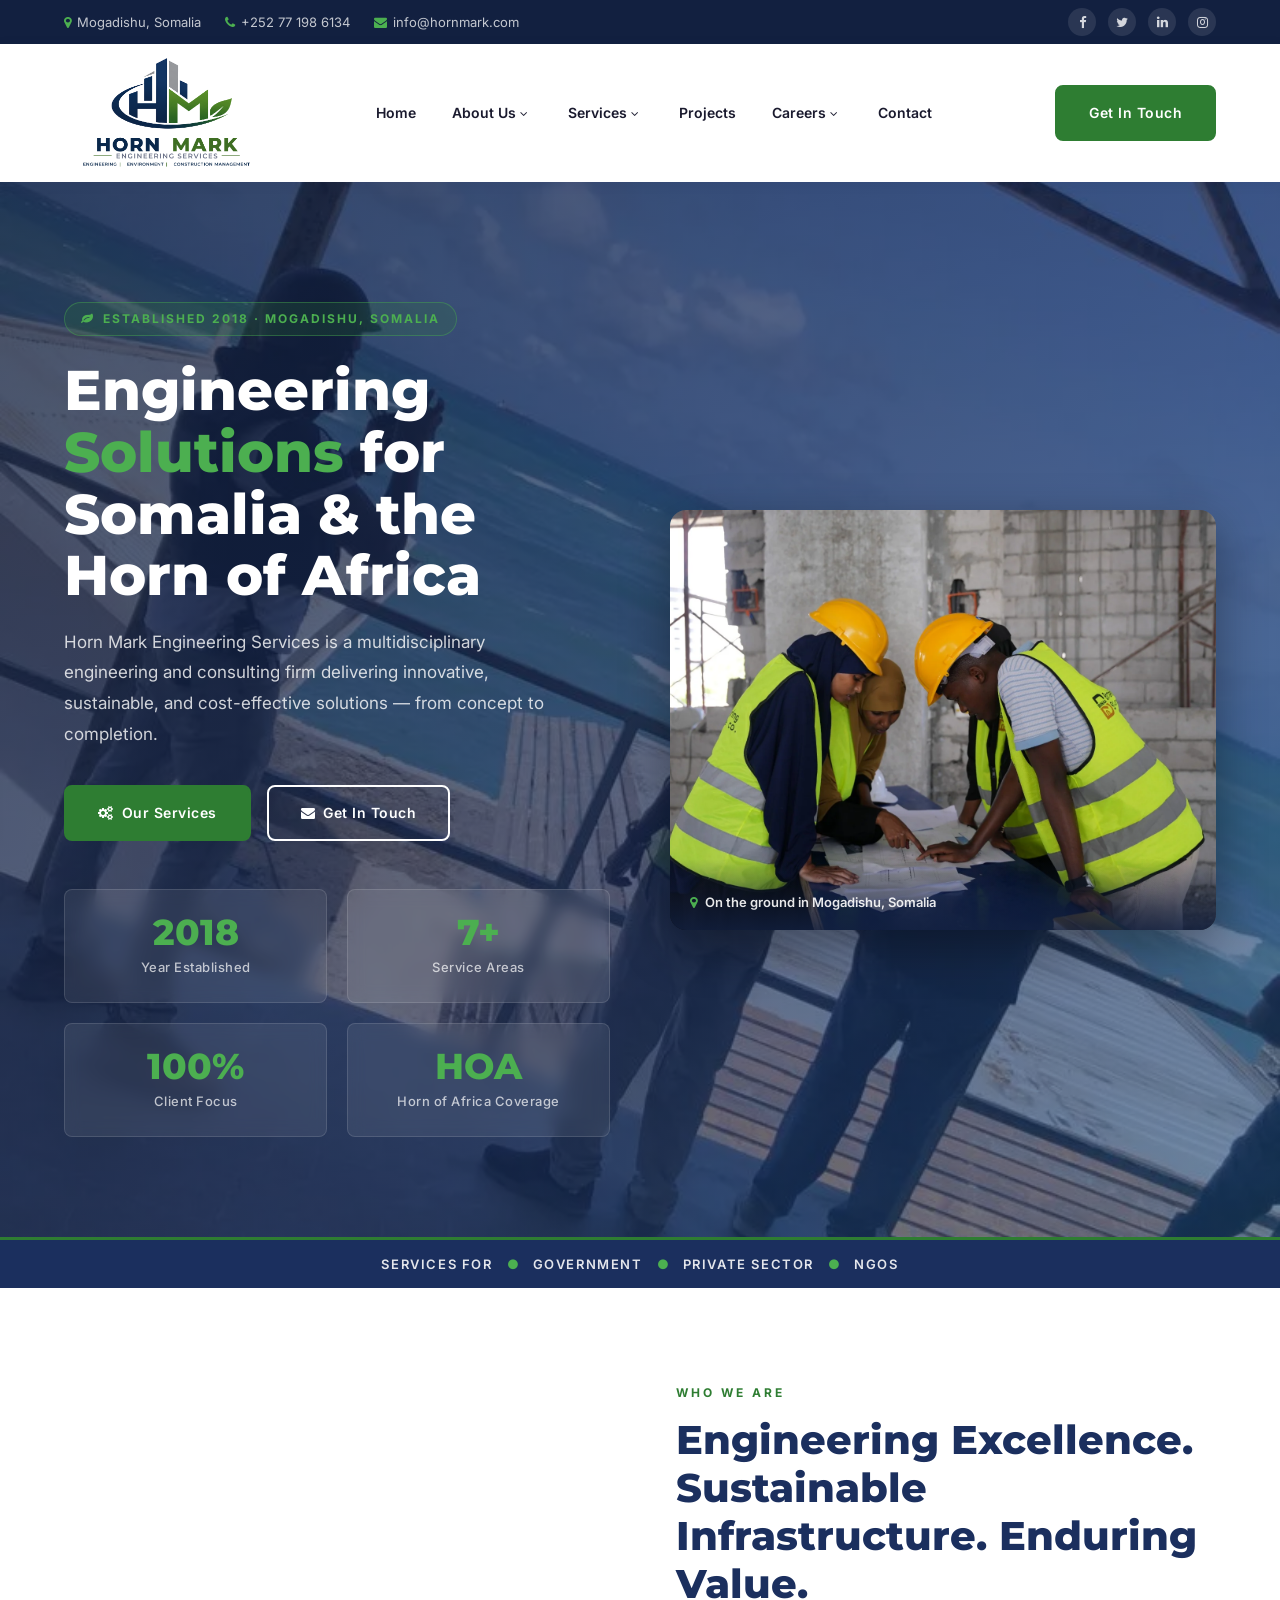
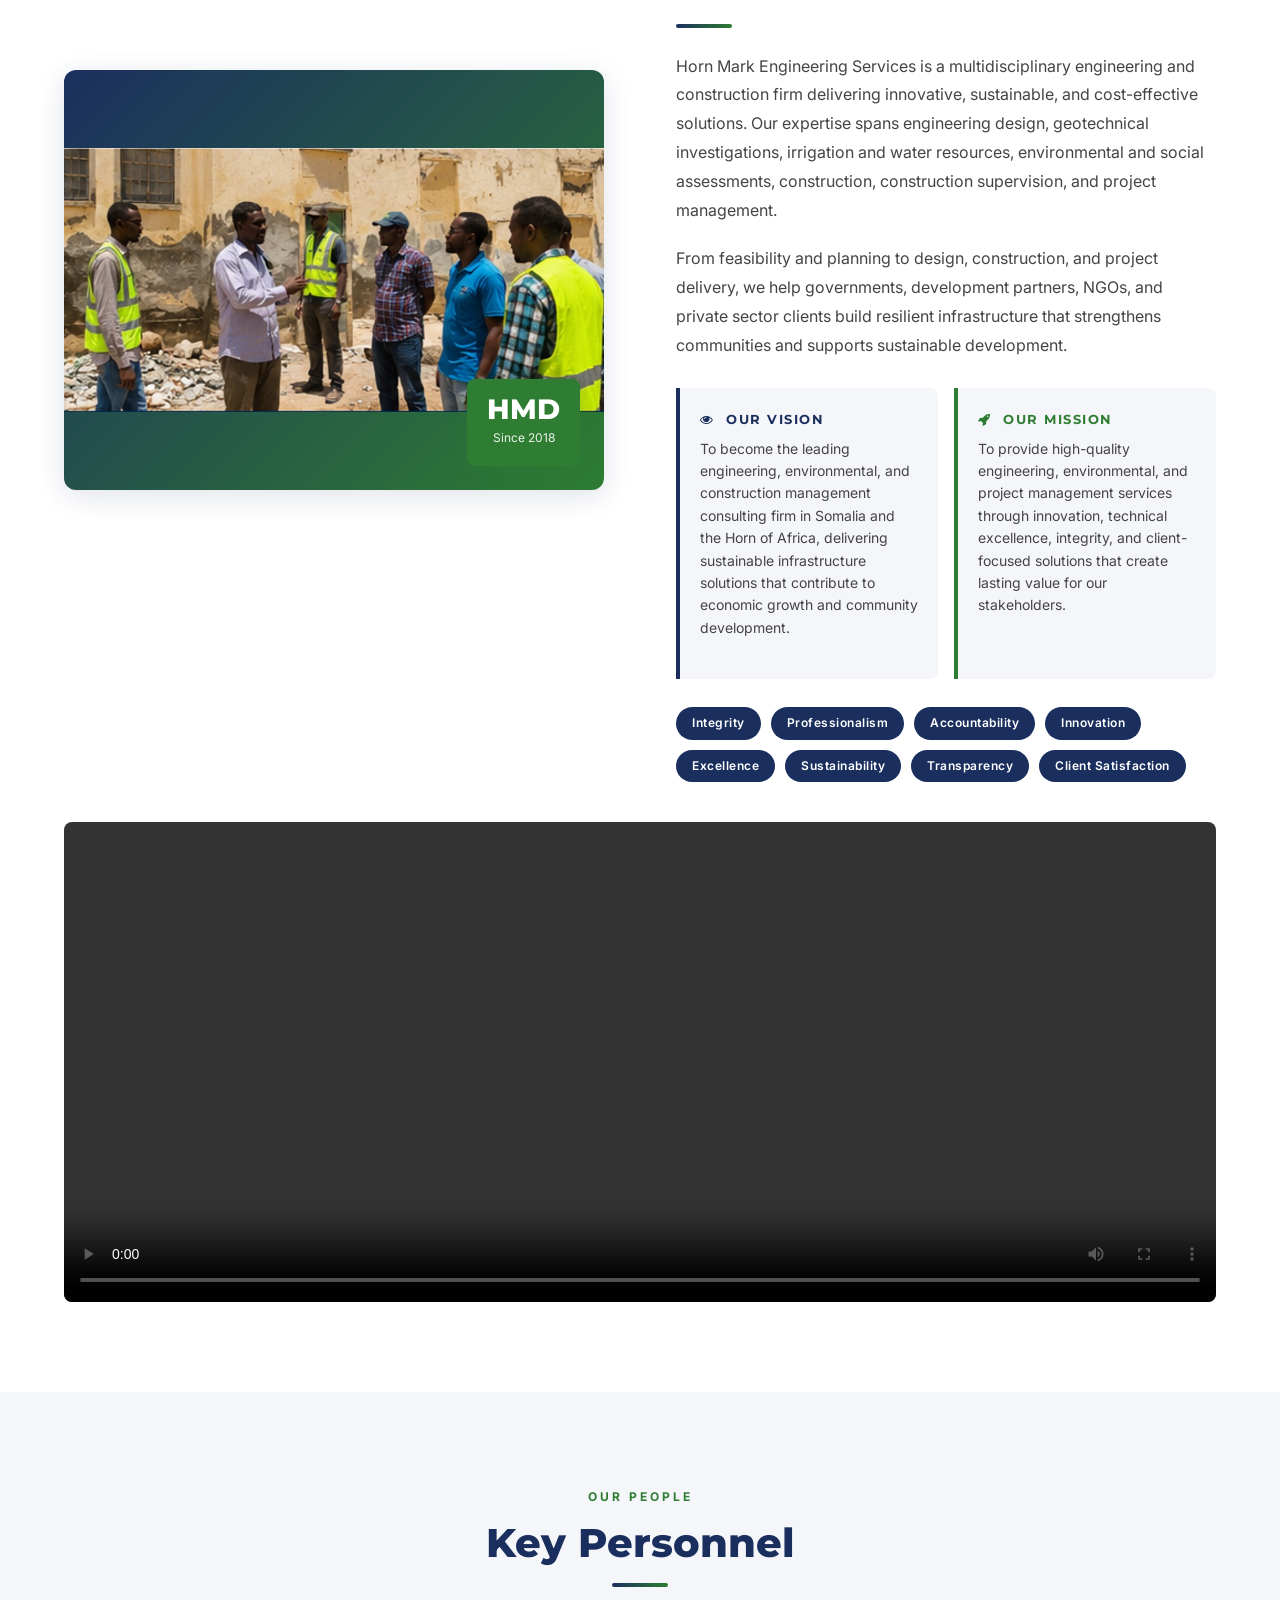
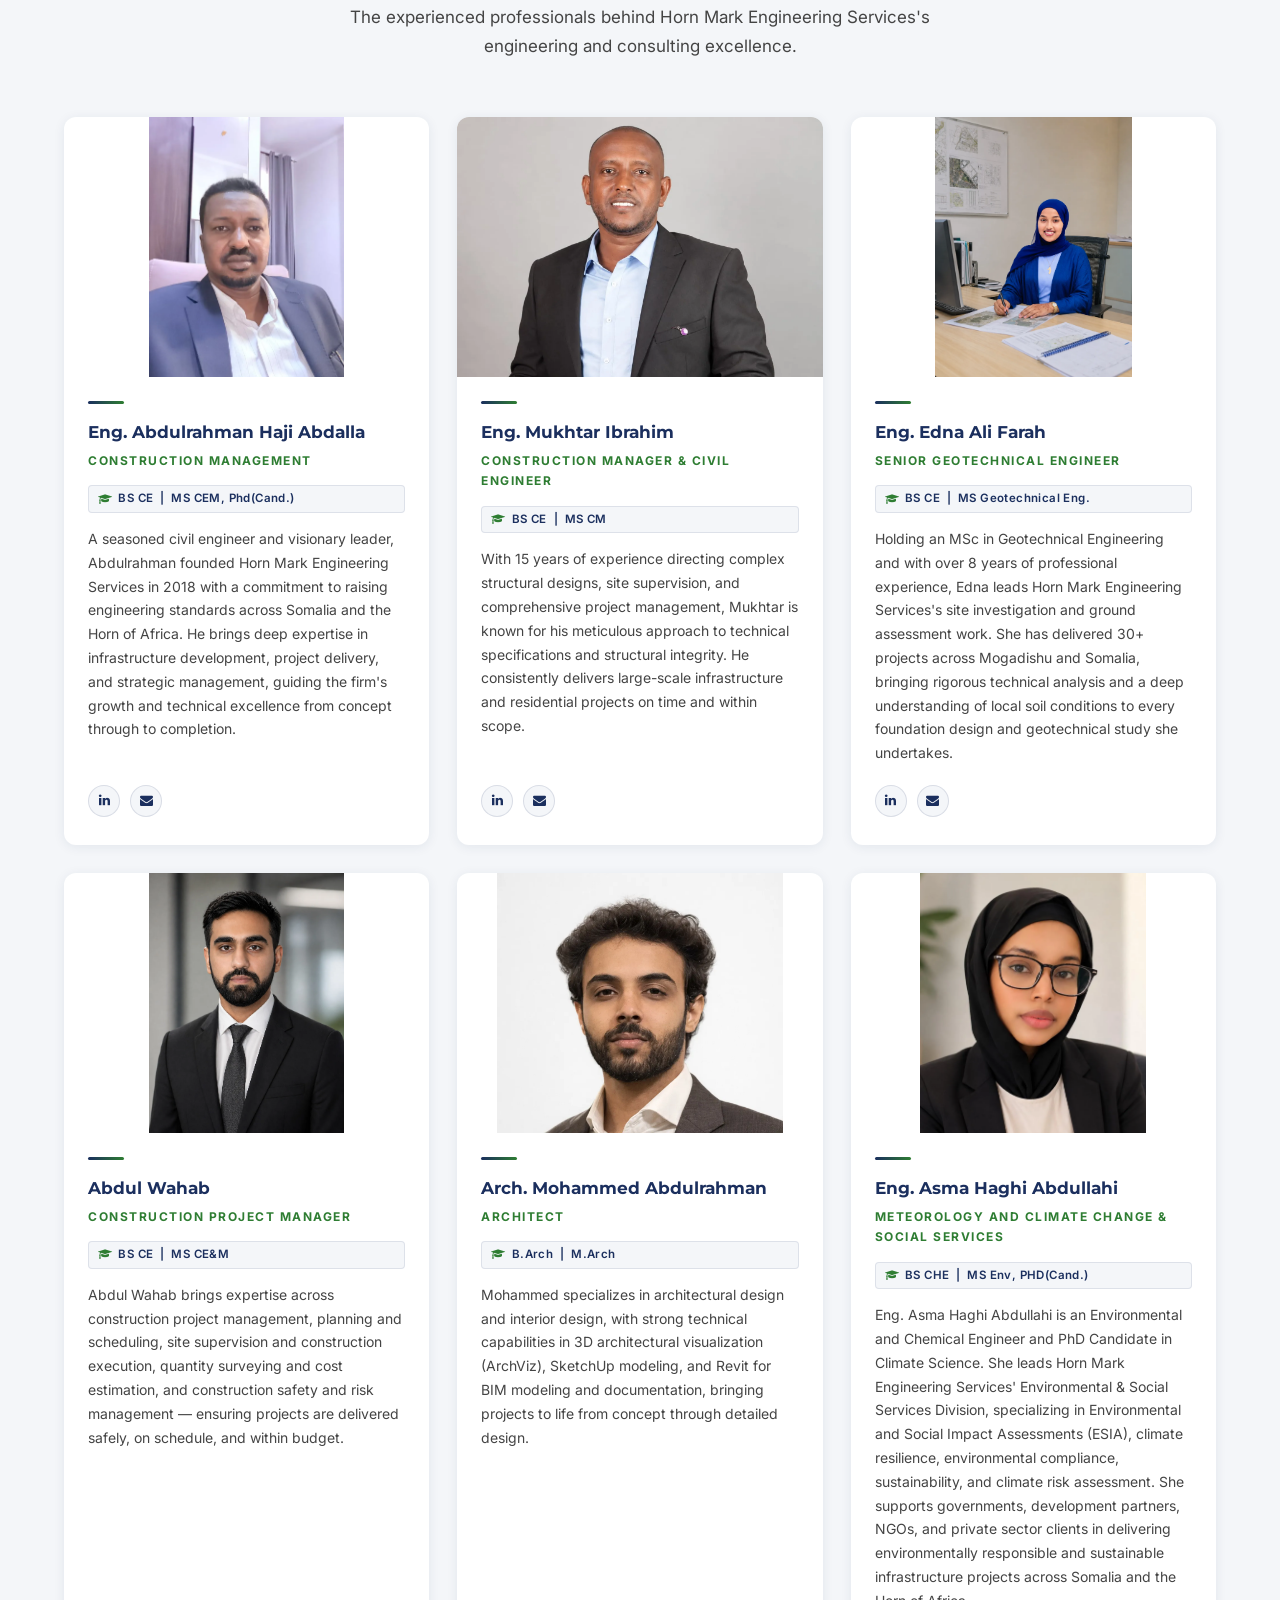
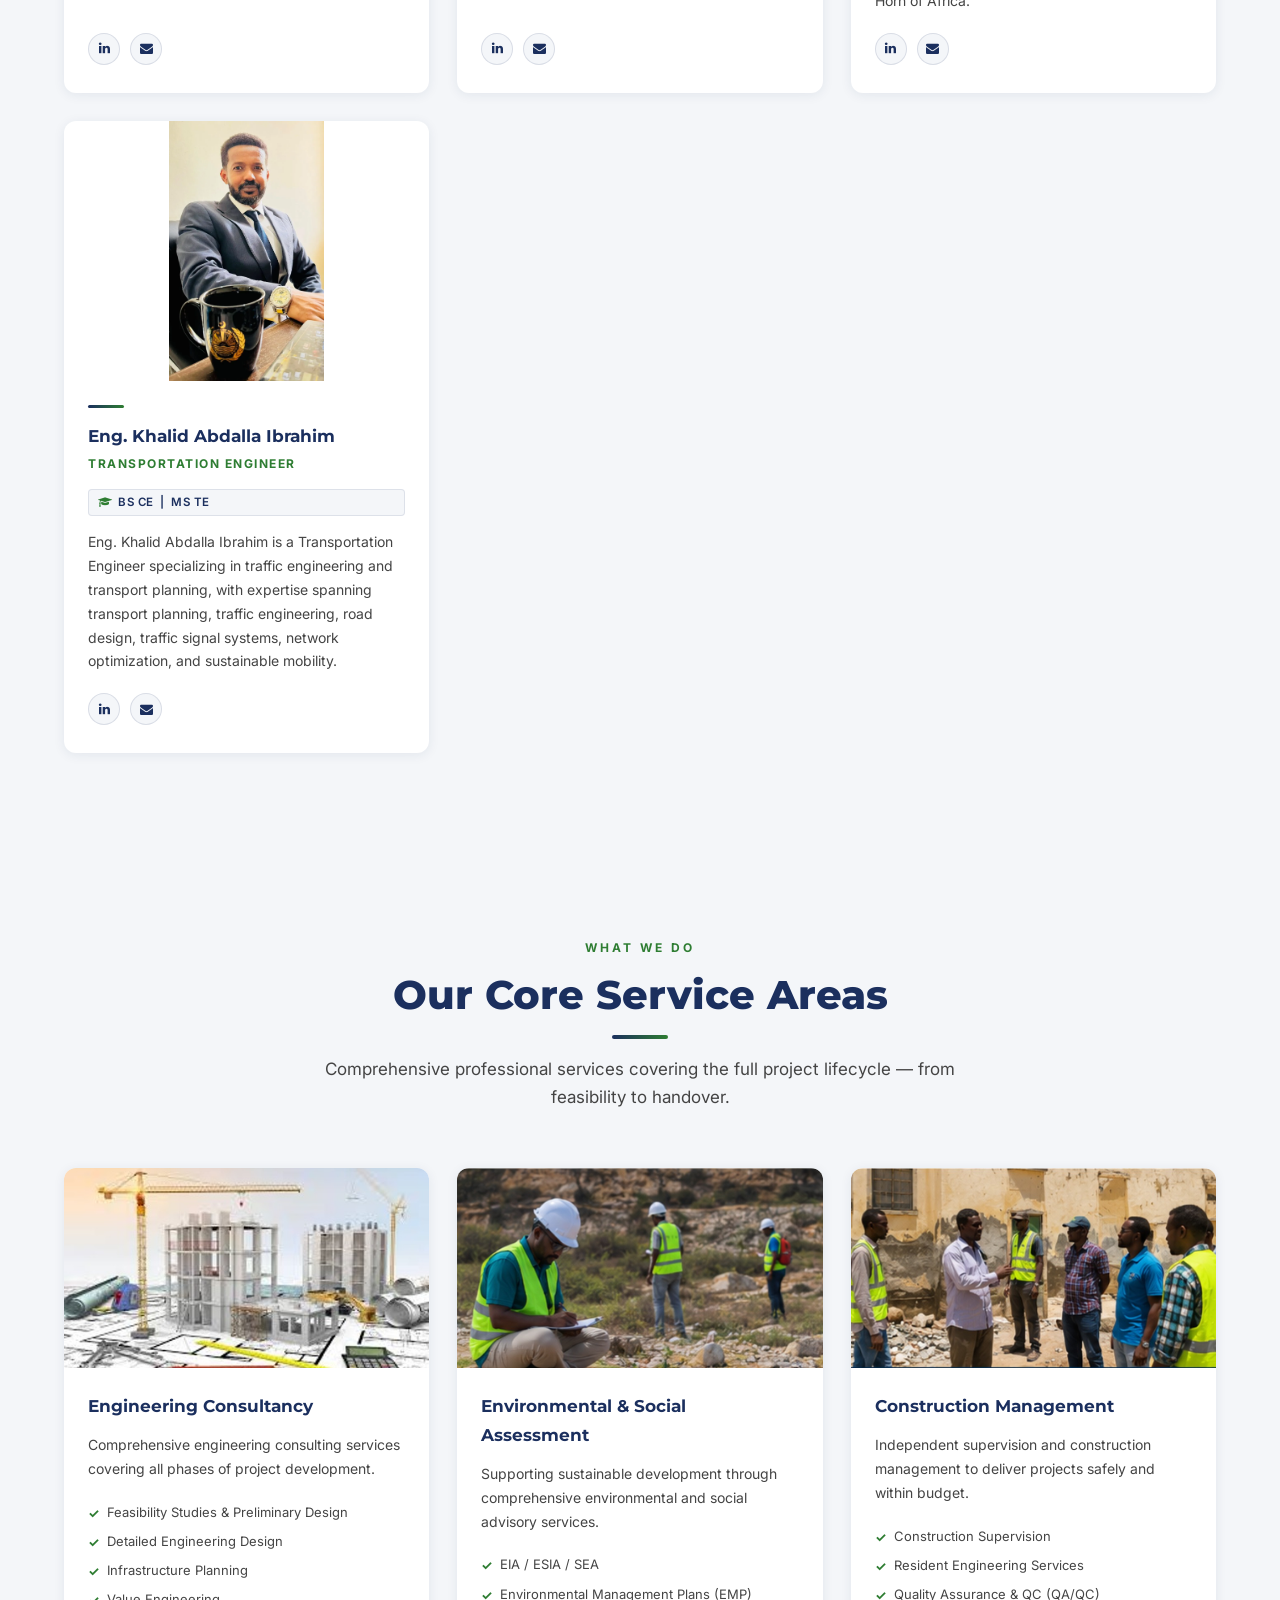
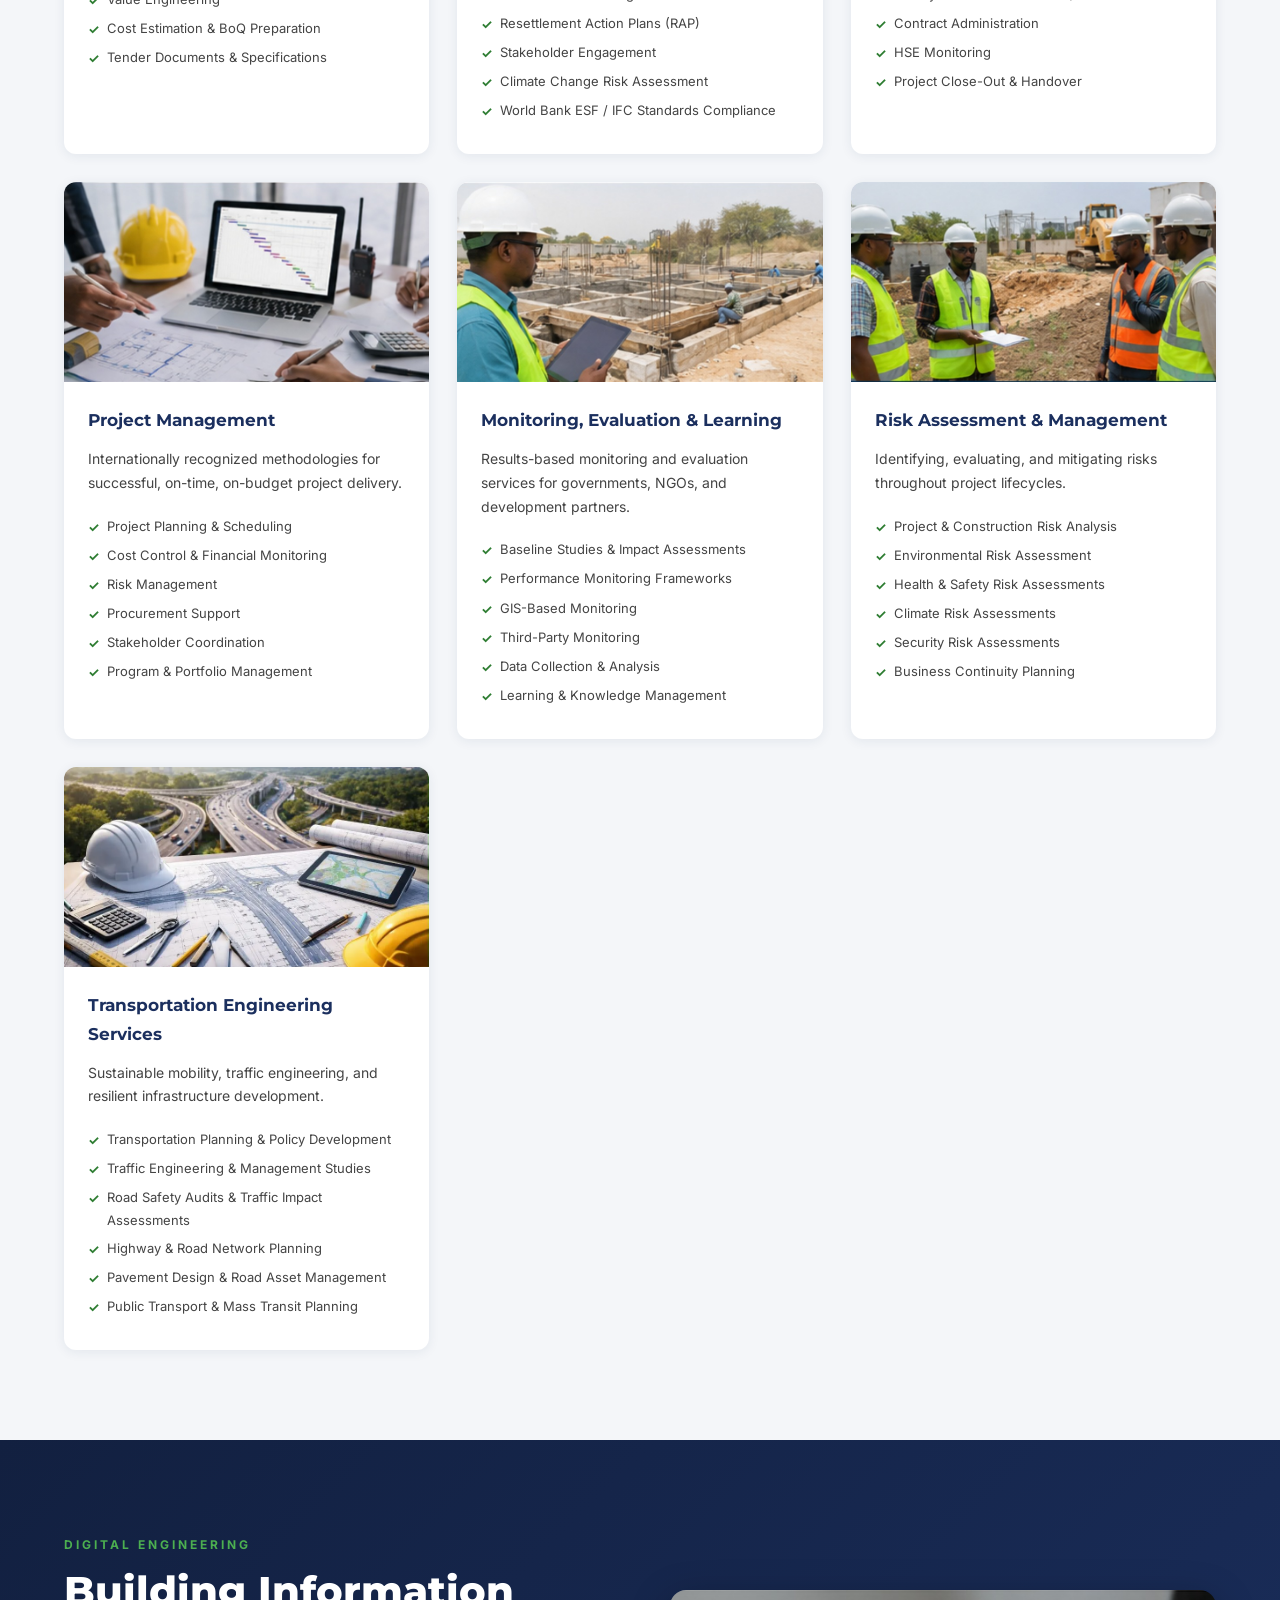
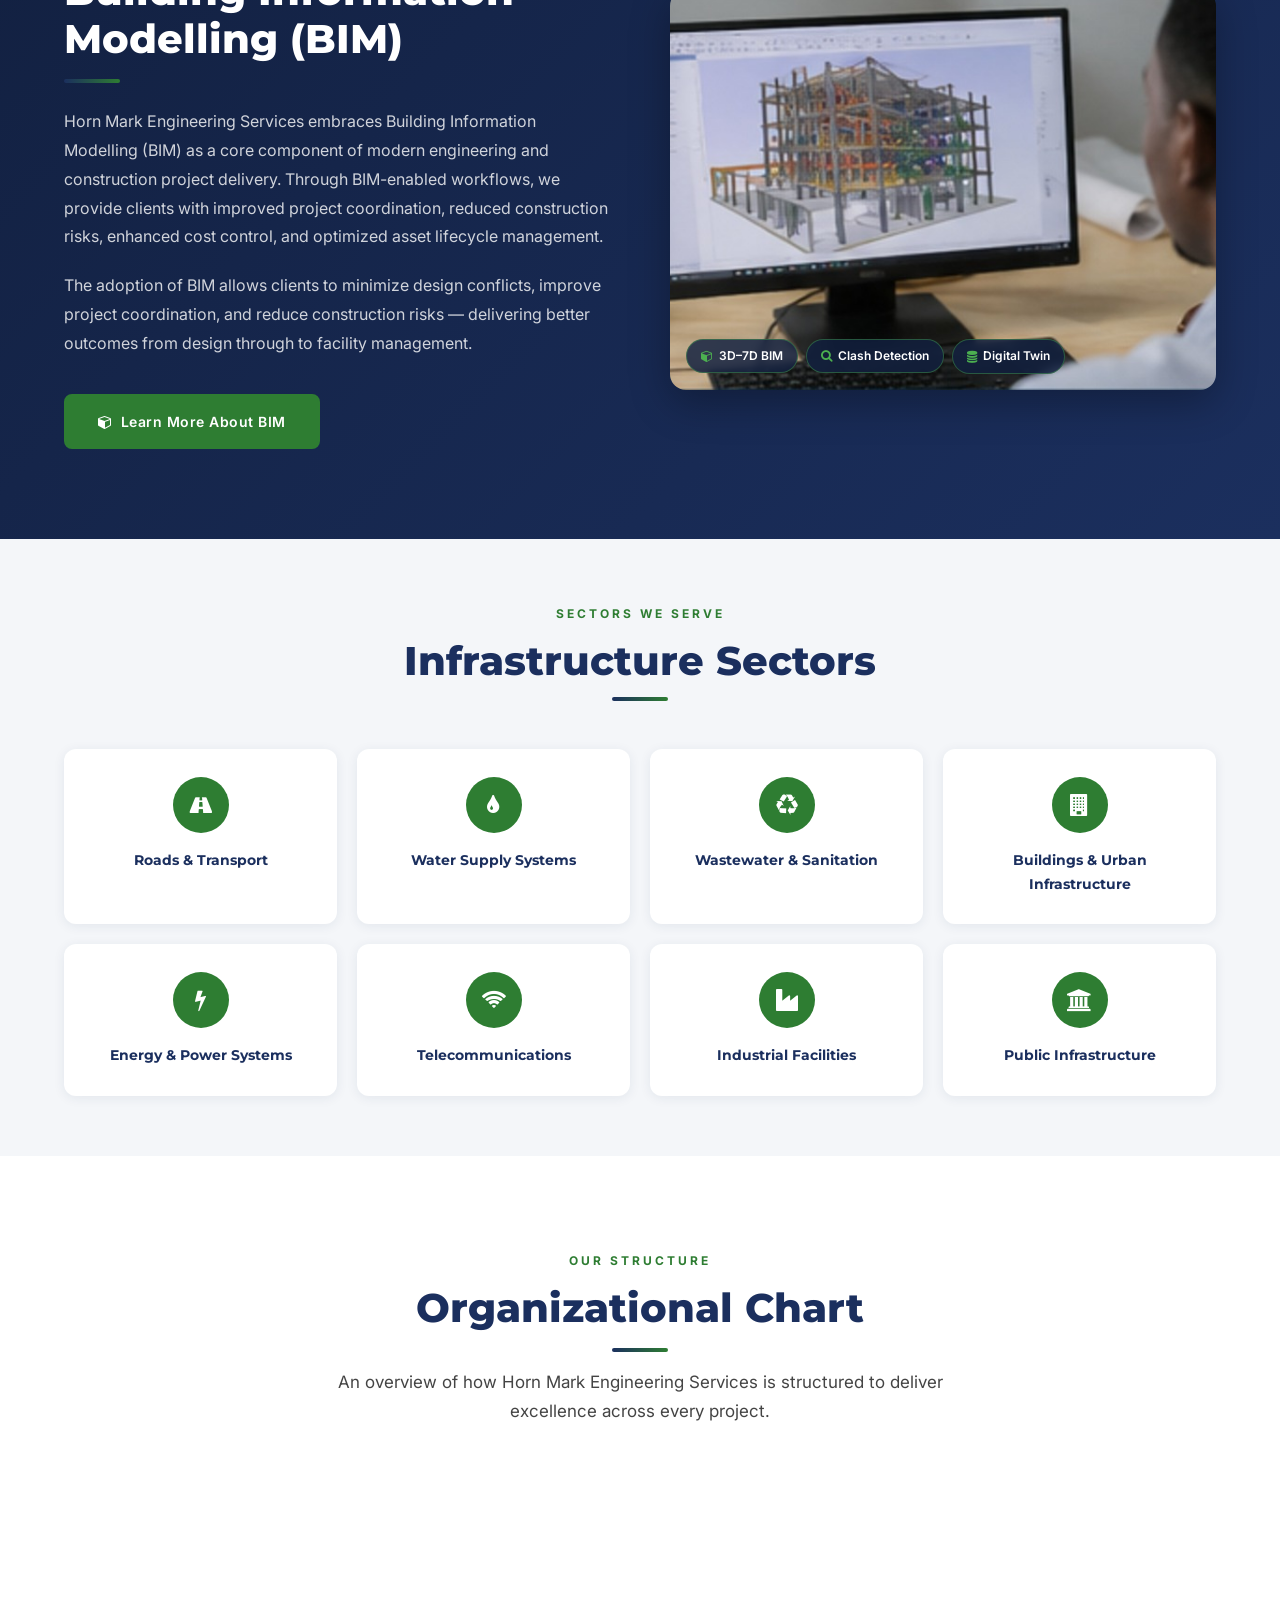
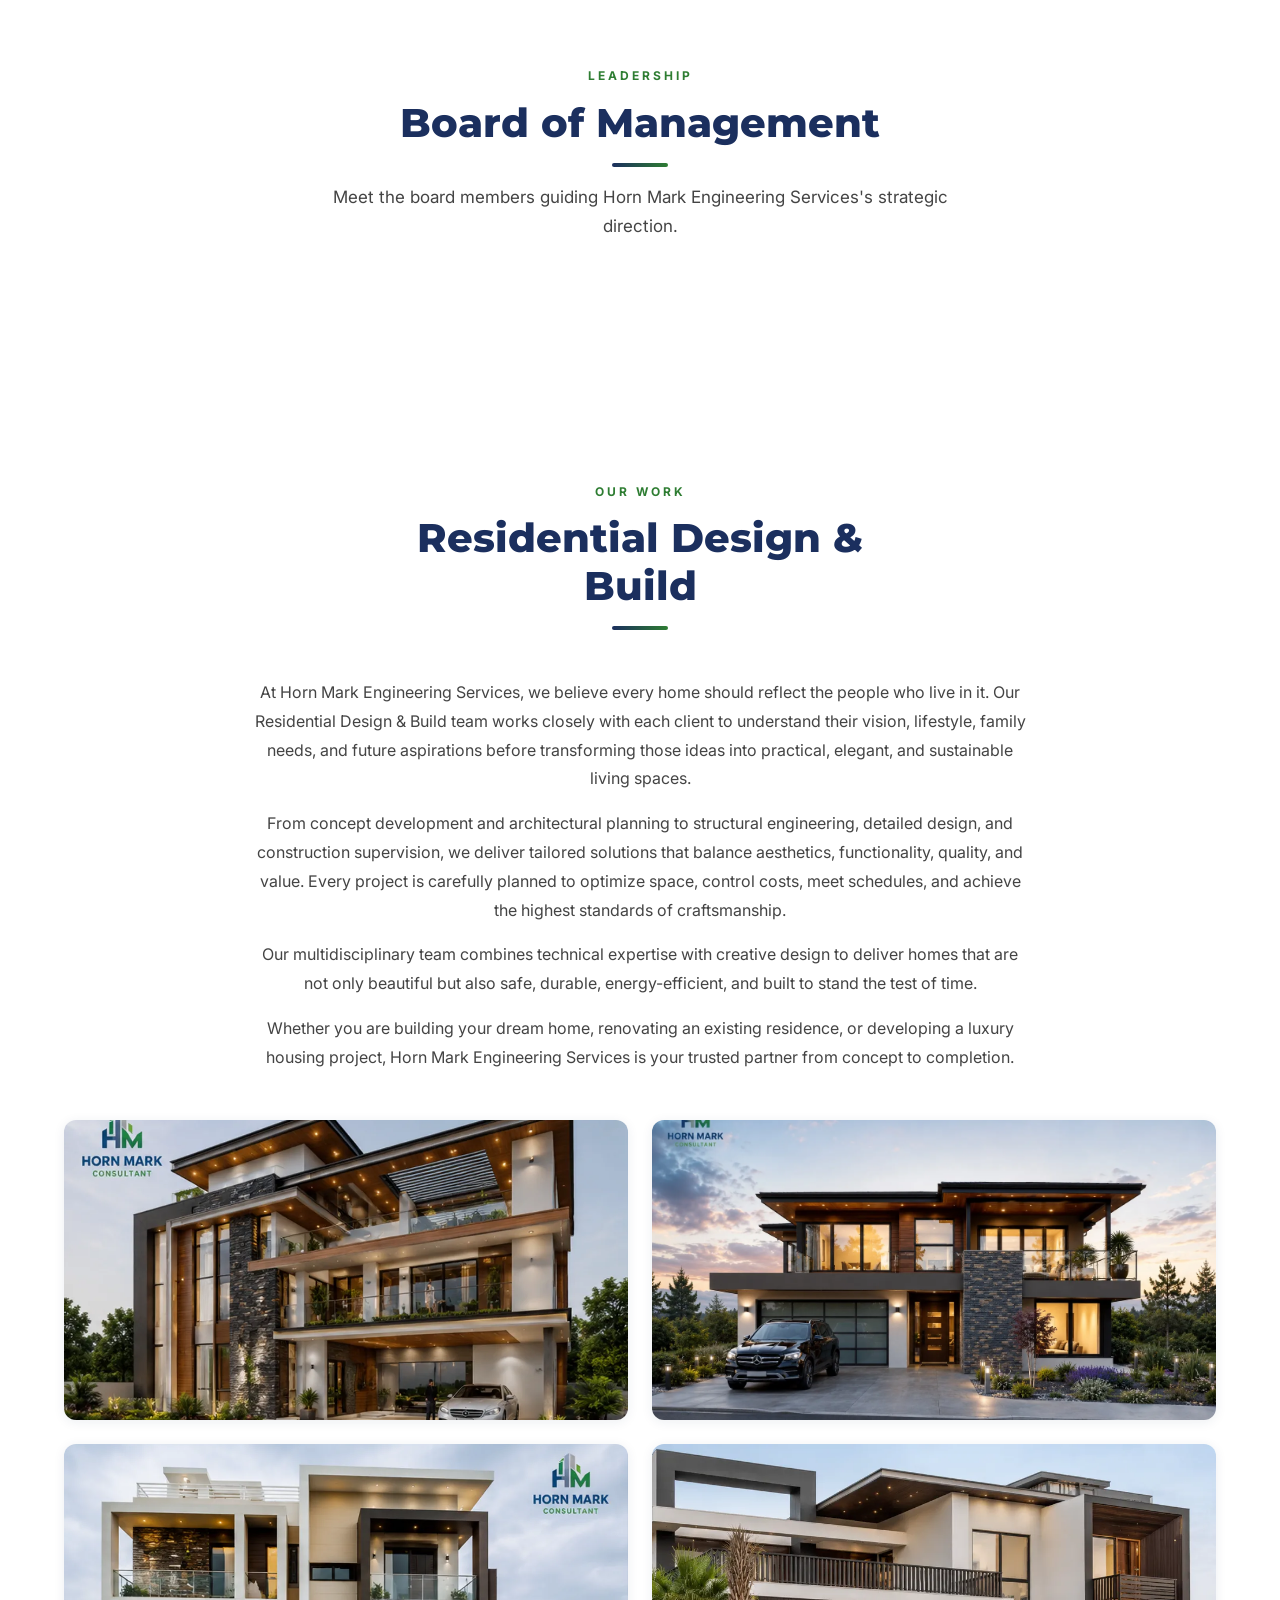
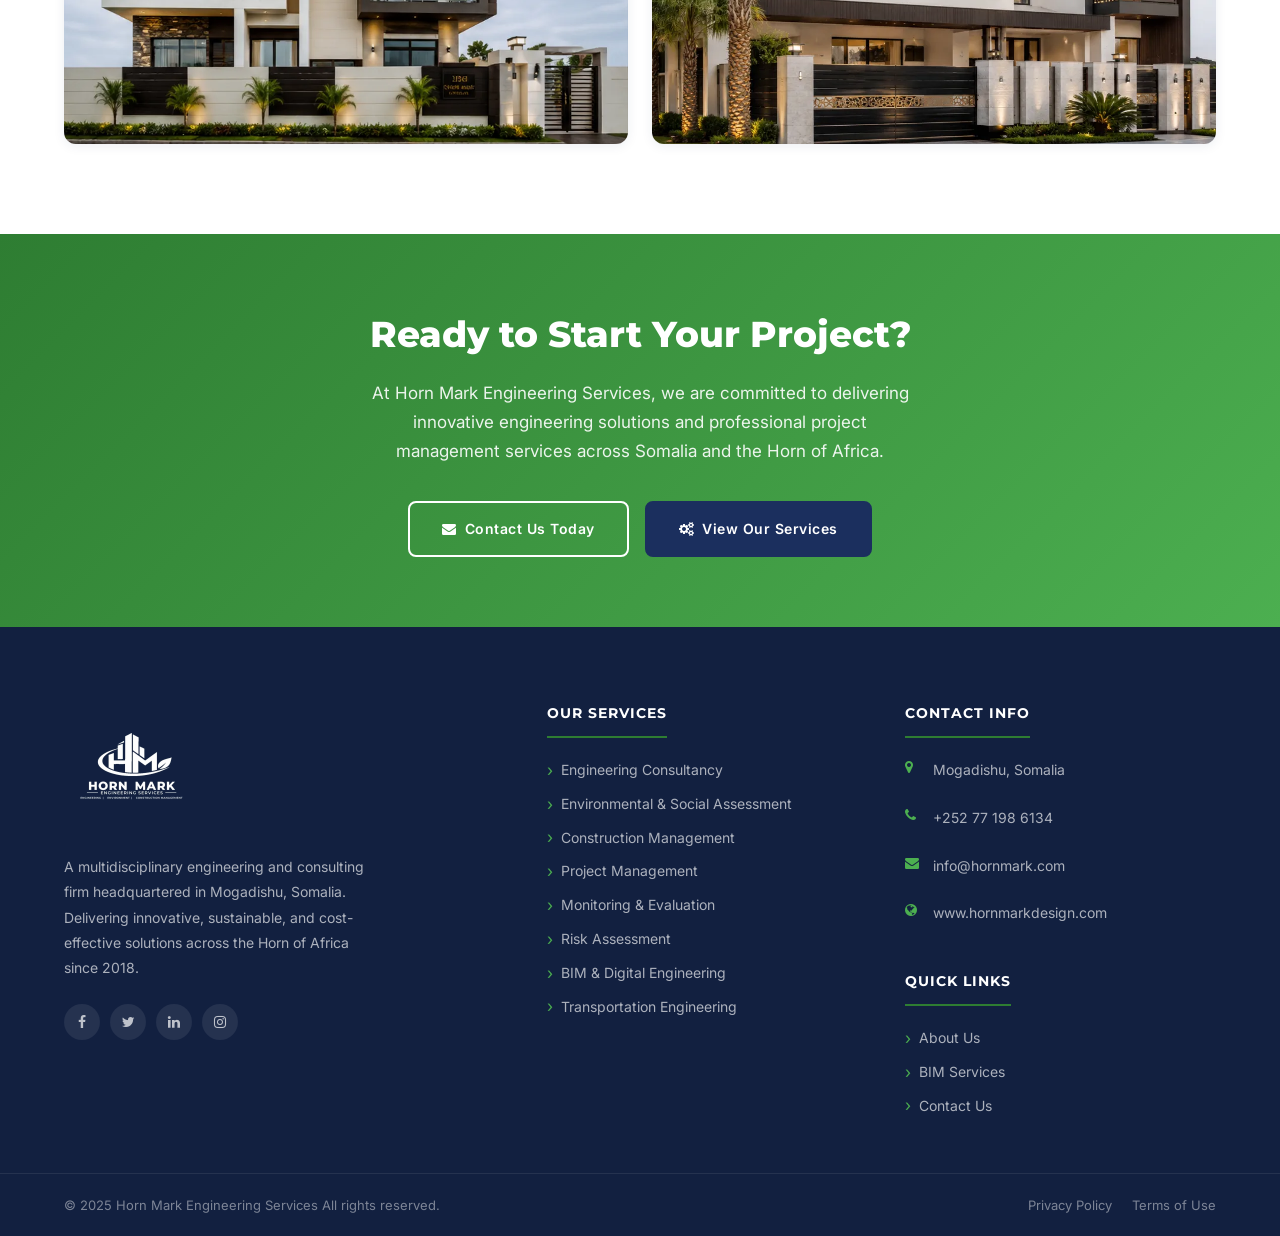
==== index.html @ 46cd7e68 "Add Instagram link to header and footer social icons Co-Authored-By: Claude Sonnet 5 <noreply@anthro" ====
<!DOCTYPE html>
<html lang="en">
<head>
<meta charset="UTF-8">
<link rel="icon" type="image/svg+xml" href="favicon.svg"><link rel="shortcut icon" href="favicon.svg">
<meta name="viewport" content="width=device-width, initial-scale=1.0">
<title>Horn Mark Engineering Services – Engineering | Environment | Construction Management</title>

<!-- Font Awesome (local) -->
<link rel="stylesheet" href="https://cdnjs.cloudflare.com/ajax/libs/font-awesome/4.7.0/css/font-awesome.min.css">
<!-- Google Fonts -->
<link rel="preconnect" href="https://fonts.googleapis.com">
<link href="https://fonts.googleapis.com/css2?family=Inter:wght@300;400;500;600;700;800&family=Montserrat:wght@400;600;700;800&display=swap" rel="stylesheet">
<link rel="stylesheet" href="styles.css">

<style>
/* ============================================================
   BRAND TOKENS
   ============================================================ */
:root {
  --navy:      #1B2F5E;
  --navy-dark: #122040;
  --green:     #2E7D32;
  --green-light:#4CAF50;
  --gray-light: #F4F6F9;
  --gray-mid:   #B0BEC5;
  --white:      #FFFFFF;
  --text-dark:  #1A1A2E;
  --text-body:  #444;
  --shadow-sm:  0 2px 12px rgba(27,47,94,0.08);
  --shadow-md:  0 6px 28px rgba(27,47,94,0.14);
  --radius:     8px;
  --transition: all 0.3s ease;
}

/* ============================================================
   RESET & BASE
   ============================================================ */
*, *::before, *::after { box-sizing: border-box; margin: 0; padding: 0; }

html { scroll-behavior: smooth; }

body {
  font-family: 'Inter', sans-serif;
  color: var(--text-body);
  background: var(--white);
  line-height: 1.7;
  font-size: 16px;
}

img { max-width: 100%; height: auto; display: block; }
a { text-decoration: none; color: inherit; transition: var(--transition); }
ul { list-style: none; }

.container {
  width: 100%;
  max-width: 1200px;
  margin: 0 auto;
  padding: 0 24px;
}

.section-pad { padding: 90px 0; }
.section-pad-sm { padding: 60px 0; }

.section-tag {
  display: inline-block;
  font-size: 12px;
  font-weight: 700;
  letter-spacing: 3px;
  text-transform: uppercase;
  color: var(--green);
  margin-bottom: 12px;
}

.section-title {
  font-family: 'Montserrat', sans-serif;
  font-size: clamp(26px, 3.5vw, 40px);
  font-weight: 800;
  color: var(--navy);
  line-height: 1.2;
  margin-bottom: 16px;
}

.section-lead {
  font-size: 17px;
  color: var(--text-body);
  max-width: 640px;
  margin-bottom: 48px;
}

.divider {
  width: 56px;
  height: 4px;
  background: linear-gradient(90deg, var(--navy), var(--green));
  border-radius: 2px;
  margin-bottom: 24px;
}

/* ============================================================
   BUTTONS
   ============================================================ */
.btn {
  display: inline-flex;
  align-items: center;
  gap: 8px;
  padding: 14px 32px;
  border-radius: var(--radius);
  font-weight: 600;
  font-size: 14px;
  letter-spacing: 0.5px;
  cursor: pointer;
  border: 2px solid transparent;
  transition: var(--transition);
}

.btn-primary {
  background: var(--green);
  color: var(--white);
  border-color: var(--green);
}
.btn-primary:hover {
  background: var(--green-light);
  border-color: var(--green-light);
  color: var(--white);
  transform: translateY(-2px);
  box-shadow: 0 8px 20px rgba(46,125,50,0.3);
}

.btn-outline {
  background: transparent;
  color: var(--white);
  border-color: var(--white);
}
.btn-outline:hover {
  background: var(--white);
  color: var(--navy);
  transform: translateY(-2px);
}

.btn-navy {
  background: var(--navy);
  color: var(--white);
  border-color: var(--navy);
}
.btn-navy:hover {
  background: var(--navy-dark);
  border-color: var(--navy-dark);
  color: var(--white);
  transform: translateY(-2px);
  box-shadow: 0 8px 20px rgba(27,47,94,0.3);
}

/* ============================================================
   TOP BAR
   ============================================================ */
.top-bar {
  background: var(--navy-dark);
  color: rgba(255,255,255,0.75);
  font-size: 13px;
  padding: 8px 0;
}
.top-bar .container {
  display: flex;
  align-items: center;
  justify-content: space-between;
  flex-wrap: wrap;
  gap: 8px;
}
.top-bar-left { display: flex; align-items: center; gap: 24px; }
.top-bar-left span { display: flex; align-items: center; gap: 6px; }
.top-bar-left i { color: var(--green-light); }
.top-bar-right { display: flex; gap: 12px; }
.top-bar-right a {
  width: 28px; height: 28px;
  display: flex; align-items: center; justify-content: center;
  border-radius: 50%;
  background: rgba(255,255,255,0.1);
  color: rgba(255,255,255,0.8);
  font-size: 13px;
  transition: var(--transition);
}
.top-bar-right a:hover { background: var(--green); color: var(--white); }

/* ============================================================
   HEADER / NAV
   ============================================================ */
.site-header {
  background: var(--white);
  box-shadow: var(--shadow-sm);
  position: sticky;
  top: 0;
  z-index: 1000;
}
.header-inner {
  display: flex;
  align-items: center;
  justify-content: space-between;
  padding: 14px 0;
}
.logo-wrap img { height: 110px; width: auto; }

.main-nav { display: flex; align-items: center; gap: 4px; }
.main-nav > li { position: relative; }
.main-nav > li > a {
  display: block;
  padding: 10px 16px;
  font-weight: 600;
  font-size: 14px;
  color: var(--text-dark);
  border-radius: var(--radius);
  transition: var(--transition);
}
.main-nav > li > a:hover,
.main-nav > li.active > a {
  color: var(--green);
  background: rgba(46,125,50,0.07);
}
.main-nav > li > a i { margin-right: 4px; font-size: 12px; }

/* dropdown */
.main-nav .dropdown { position: relative; }
.main-nav .dropdown-menu {
  display: none;
  position: absolute;
  top: 100%;
  left: 0;
  min-width: 240px;
  background: var(--white);
  border-radius: var(--radius);
  box-shadow: var(--shadow-md);
  padding: 8px 0;
  border-top: 3px solid var(--green);
  z-index: 100;
}
/* invisible bridge fills the gap so mouse movement doesn't break hover */
.main-nav .dropdown::after {
  content: '';
  position: absolute;
  top: 100%;
  left: 0;
  width: 100%;
  height: 12px;
  background: transparent;
}
.main-nav .dropdown:hover .dropdown-menu { display: block; }
.main-nav .dropdown-menu li a {
  display: block;
  padding: 10px 20px;
  font-size: 14px;
  color: var(--text-dark);
  transition: var(--transition);
}
.main-nav .dropdown-menu li a:hover {
  color: var(--green);
  background: var(--gray-light);
  padding-left: 26px;
}

.nav-cta { margin-left: 16px; }

.nav-toggle {
  display: none;
  background: none;
  border: none;
  font-size: 22px;
  color: var(--navy);
  cursor: pointer;
}

/* ============================================================
   HERO
   ============================================================ */
.hero {
  color: var(--white);
  padding: 120px 0 100px;
  position: relative;
  overflow: hidden;
}
.hero::before {
  content: '';
  position: absolute;
  inset: 0;
  background: linear-gradient(135deg, rgba(18,32,64,0.78) 0%, rgba(27,47,94,0.68) 60%, rgba(31,74,122,0.62) 100%);
  z-index: 1;
}
.hero .container { position: relative; z-index: 2; }
.hero-grid {
  display: grid;
  grid-template-columns: 1fr 1fr;
  gap: 60px;
  align-items: center;
}
.hero-tag {
  display: inline-flex;
  align-items: center;
  gap: 8px;
  background: rgba(46,125,50,0.2);
  border: 1px solid rgba(76,175,80,0.4);
  color: var(--green-light);
  font-size: 12px;
  font-weight: 700;
  letter-spacing: 2px;
  text-transform: uppercase;
  padding: 6px 16px;
  border-radius: 20px;
  margin-bottom: 24px;
}
.hero h1 {
  font-family: 'Montserrat', sans-serif;
  font-size: clamp(32px, 4.5vw, 56px);
  font-weight: 800;
  line-height: 1.1;
  margin-bottom: 20px;
  color: var(--white);
}
.hero h1 span { color: var(--green-light); }
.hero-desc {
  font-size: 17px;
  color: rgba(255,255,255,0.8);
  margin-bottom: 36px;
  max-width: 480px;
  line-height: 1.8;
}
.hero-btns { display: flex; gap: 16px; flex-wrap: wrap; }

.hero-stats {
  display: grid;
  grid-template-columns: 1fr 1fr;
  gap: 20px;
  margin-top: 48px;
}
.stat-card {
  background: rgba(255,255,255,0.08);
  border: 1px solid rgba(255,255,255,0.12);
  border-radius: var(--radius);
  padding: 24px;
  text-align: center;
  backdrop-filter: blur(8px);
  transition: var(--transition);
}
.stat-card:hover {
  background: rgba(255,255,255,0.13);
  transform: translateY(-3px);
}
.stat-number {
  font-family: 'Montserrat', sans-serif;
  font-size: 36px;
  font-weight: 800;
  color: var(--green-light);
  line-height: 1;
  margin-bottom: 6px;
}
.stat-label {
  font-size: 13px;
  color: rgba(255,255,255,0.7);
  font-weight: 500;
  letter-spacing: 0.5px;
}

.hero-visual {
  display: flex;
  flex-direction: column;
  gap: 16px;
}
.hero-photo-wrap {
  border-radius: 16px;
  overflow: hidden;
  box-shadow: 0 16px 48px rgba(0,0,0,0.35);
  position: relative;
}
.hero-photo {
  width: 100%;
  height: 420px;
  object-fit: cover;
  display: block;
}
.hero-photo-caption {
  position: absolute;
  bottom: 0; left: 0; right: 0;
  background: linear-gradient(transparent, rgba(18,32,64,0.85));
  color: rgba(255,255,255,0.9);
  font-size: 13px;
  font-weight: 600;
  padding: 32px 20px 16px;
  display: flex;
  align-items: center;
  gap: 8px;
}
.hero-photo-caption i { color: var(--green-light); }
/* BIM image */
.bim-img-wrap {
  position: relative;
  border-radius: 16px;
  overflow: hidden;
  box-shadow: 0 12px 40px rgba(0,0,0,0.3);
}
.bim-photo {
  width: 100%;
  height: 400px;
  object-fit: cover;
  display: block;
}
.bim-img-tags {
  position: absolute;
  bottom: 16px; left: 16px;
  display: flex;
  gap: 8px;
  flex-wrap: wrap;
}
.bim-img-tags span {
  background: rgba(18,32,64,0.82);
  backdrop-filter: blur(4px);
  color: var(--white);
  font-size: 12px;
  font-weight: 600;
  padding: 6px 14px;
  border-radius: 20px;
  display: flex;
  align-items: center;
  gap: 6px;
  border: 1px solid rgba(76,175,80,0.4);
}
.bim-img-tags span i { color: var(--green-light); }
.hero-badge-row {
  display: flex;
  gap: 16px;
}
.hero-badge {
  flex: 1;
  background: rgba(255,255,255,0.1);
  border: 1px solid rgba(255,255,255,0.15);
  border-radius: var(--radius);
  padding: 20px;
  text-align: center;
  backdrop-filter: blur(8px);
}
.hero-badge i {
  font-size: 28px;
  color: var(--green-light);
  margin-bottom: 10px;
}
.hero-badge p {
  font-size: 13px;
  font-weight: 600;
  color: rgba(255,255,255,0.9);
  line-height: 1.4;
}

/* ============================================================
   ABOUT
   ============================================================ */
.about { background: var(--white); }
.about-grid {
  display: grid;
  grid-template-columns: 1fr 1fr;
  gap: 72px;
  align-items: center;
}
.about-img-wrap {
  position: relative;
  border-radius: 12px;
  overflow: hidden;
  box-shadow: var(--shadow-md);
  background: linear-gradient(135deg, var(--navy) 0%, var(--green) 100%);
  min-height: 420px;
  display: flex;
  align-items: center;
  justify-content: center;
}
.about-img-placeholder {
  text-align: center;
  color: rgba(255,255,255,0.6);
  padding: 40px;
}
.about-img-placeholder i { font-size: 80px; margin-bottom: 16px; }
.about-img-placeholder p { font-size: 14px; }

.about-badge {
  position: absolute;
  bottom: 24px;
  right: 24px;
  background: var(--green);
  color: var(--white);
  border-radius: var(--radius);
  padding: 16px 20px;
  text-align: center;
  box-shadow: 0 4px 16px rgba(46,125,50,0.4);
}
.about-badge strong {
  display: block;
  font-family: 'Montserrat', sans-serif;
  font-size: 28px;
  font-weight: 800;
  line-height: 1;
}
.about-badge span { font-size: 12px; opacity: 0.9; }

.about-content p {
  color: var(--text-body);
  margin-bottom: 20px;
  line-height: 1.8;
}

.vision-mission {
  display: grid;
  grid-template-columns: 1fr 1fr;
  gap: 16px;
  margin: 28px 0;
}
.vm-card {
  background: var(--gray-light);
  border-left: 4px solid var(--navy);
  border-radius: 0 var(--radius) var(--radius) 0;
  padding: 20px;
}
.vm-card.green { border-left-color: var(--green); }
.vm-card h4 {
  font-family: 'Montserrat', sans-serif;
  font-size: 13px;
  font-weight: 700;
  letter-spacing: 1.5px;
  text-transform: uppercase;
  color: var(--navy);
  margin-bottom: 8px;
}
.vm-card.green h4 { color: var(--green); }
.vm-card p { font-size: 14px; color: var(--text-body); line-height: 1.6; }

.values-list {
  display: flex;
  flex-wrap: wrap;
  gap: 10px;
  margin-top: 24px;
}
.value-chip {
  background: var(--navy);
  color: var(--white);
  font-size: 12px;
  font-weight: 600;
  padding: 6px 16px;
  border-radius: 20px;
  letter-spacing: 0.5px;
}

/* ============================================================
   SERVICES
   ============================================================ */
.services { background: var(--gray-light); }
.services-grid {
  display: grid;
  grid-template-columns: repeat(3, 1fr);
  gap: 28px;
}
.service-card {
  background: var(--white);
  border-radius: 12px;
  padding: 0;
  box-shadow: var(--shadow-sm);
  transition: var(--transition);
  border-bottom: 4px solid transparent;
  position: relative;
  overflow: hidden;
  display: flex;
  flex-direction: column;
}
.service-card::before {
  content: '';
  position: absolute;
  top: 0; left: 0; right: 0;
  height: 3px;
  background: linear-gradient(90deg, var(--navy), var(--green));
  transform: scaleX(0);
  transition: var(--transition);
  z-index: 1;
}
.service-card:hover {
  transform: translateY(-6px);
  box-shadow: var(--shadow-md);
  border-bottom-color: var(--green);
}
.service-card:hover::before { transform: scaleX(1); }

.service-img {
  width: 100%;
  height: 200px;
  object-fit: cover;
  display: block;
  transition: var(--transition);
}
.service-card:hover .service-img { transform: scale(1.04); }
.service-card-body {
  padding: 24px 24px 28px;
  flex: 1;
  display: flex;
  flex-direction: column;
}

.service-icon {
  width: 60px; height: 60px;
  background: linear-gradient(135deg, var(--navy), #2a4a8a);
  border-radius: 12px;
  display: flex; align-items: center; justify-content: center;
  margin-bottom: 20px;
  transition: var(--transition);
}
.service-card:hover .service-icon {
  background: linear-gradient(135deg, var(--green), var(--green-light));
}
.service-icon i { color: var(--white); font-size: 24px; }

.service-card-body h3 {
  font-family: 'Montserrat', sans-serif;
  font-size: 17px;
  font-weight: 700;
  color: var(--navy);
  margin-bottom: 12px;
}
.service-card-body p {
  font-size: 14px;
  color: var(--text-body);
  line-height: 1.7;
  margin-bottom: 20px;
}
.service-list {
  display: flex;
  flex-direction: column;
  gap: 6px;
}
.service-list li {
  font-size: 13px;
  color: var(--text-body);
  display: flex;
  align-items: flex-start;
  gap: 8px;
}
.service-list li::before {
  content: '✓';
  color: var(--green);
  font-weight: 700;
  flex-shrink: 0;
  margin-top: 1px;
}

/* ============================================================
   BIM SECTION
   ============================================================ */
.bim-section {
  background: linear-gradient(135deg, var(--navy-dark), var(--navy));
  color: var(--white);
  padding: 90px 0;
}
.bim-grid {
  display: grid;
  grid-template-columns: 1fr 1fr;
  gap: 60px;
  align-items: center;
}
.bim-section .section-title { color: var(--white); }
.bim-section .section-tag { color: var(--green-light); }
.bim-section p { color: rgba(255,255,255,0.8); line-height: 1.8; margin-bottom: 20px; }
.bim-features {
  display: grid;
  grid-template-columns: 1fr 1fr;
  gap: 16px;
  margin-top: 8px;
}
.bim-feature {
  background: rgba(255,255,255,0.07);
  border: 1px solid rgba(255,255,255,0.12);
  border-radius: var(--radius);
  padding: 20px;
  transition: var(--transition);
}
.bim-feature:hover {
  background: rgba(255,255,255,0.12);
  transform: translateY(-2px);
}
.bim-feature i {
  font-size: 22px;
  color: var(--green-light);
  margin-bottom: 10px;
}
.bim-feature h4 {
  font-size: 14px;
  font-weight: 600;
  color: var(--white);
  margin-bottom: 6px;
}
.bim-feature p {
  font-size: 13px;
  color: rgba(255,255,255,0.65);
  margin: 0;
  line-height: 1.5;
}

/* ============================================================
   WHY CHOOSE US
   ============================================================ */
.why-us { background: var(--white); }
.why-grid {
  display: grid;
  grid-template-columns: repeat(3, 1fr);
  gap: 24px;
}
.why-card {
  display: flex;
  align-items: flex-start;
  gap: 16px;
  padding: 28px;
  border-radius: 12px;
  background: var(--gray-light);
  transition: var(--transition);
  border: 1px solid transparent;
}
.why-card:hover {
  background: var(--white);
  border-color: rgba(46,125,50,0.2);
  box-shadow: var(--shadow-sm);
  transform: translateY(-3px);
}
.why-icon {
  width: 48px; height: 48px;
  flex-shrink: 0;
  background: linear-gradient(135deg, var(--green), var(--green-light));
  border-radius: 10px;
  display: flex; align-items: center; justify-content: center;
}
.why-icon i { color: var(--white); font-size: 18px; }
.why-card h4 {
  font-family: 'Montserrat', sans-serif;
  font-size: 15px;
  font-weight: 700;
  color: var(--navy);
  margin-bottom: 6px;
}
.why-card p { font-size: 13px; color: var(--text-body); line-height: 1.6; }

/* ============================================================
   SECTORS
   ============================================================ */
.sectors { background: var(--gray-light); }
.sectors-grid {
  display: grid;
  grid-template-columns: repeat(4, 1fr);
  gap: 20px;
}
.sector-card {
  background: var(--white);
  border-radius: 12px;
  padding: 28px 20px;
  text-align: center;
  box-shadow: var(--shadow-sm);
  transition: var(--transition);
  cursor: default;
}
.sector-card:hover {
  transform: translateY(-5px);
  box-shadow: var(--shadow-md);
}
.sector-card:hover .sector-icon { background: var(--navy); }
.sector-icon {
  width: 56px; height: 56px;
  background: var(--green);
  border-radius: 50%;
  display: flex; align-items: center; justify-content: center;
  margin: 0 auto 16px;
  transition: var(--transition);
}
.sector-icon i { color: var(--white); font-size: 22px; }
.sector-card h4 {
  font-family: 'Montserrat', sans-serif;
  font-size: 14px;
  font-weight: 700;
  color: var(--navy);
}

/* ============================================================
   TEAM
   ============================================================ */
.team { background: var(--gray-light); }
.team-grid {
  display: grid;
  grid-template-columns: repeat(3, 1fr);
  gap: 28px;
}
.team-card {
  background: var(--white);
  border-radius: 12px;
  overflow: hidden;
  box-shadow: var(--shadow-sm);
  transition: var(--transition);
  border-bottom: 4px solid transparent;
  display: flex;
  flex-direction: column;
}
.team-card:hover {
  box-shadow: var(--shadow-md);
  border-bottom-color: var(--green);
  transform: translateY(-4px);
}
.team-card-img-placeholder {
  width: 100%;
  height: 260px;
  background: linear-gradient(135deg, var(--navy) 0%, #2a4a8a 100%);
  display: flex;
  align-items: center;
  justify-content: center;
}
.team-card-img-placeholder i { font-size: 72px; color: rgba(255,255,255,0.2); }
.team-card-img {
  width: 100%;
  height: 260px;
  object-fit: cover;
  object-position: top;
  display: block;
}
.team-card-body {
  padding: 24px;
  flex: 1;
  display: flex;
  flex-direction: column;
}
.team-card-accent {
  width: 36px;
  height: 3px;
  background: linear-gradient(90deg, var(--navy), var(--green));
  border-radius: 2px;
  margin-bottom: 14px;
}
.team-card-body h3 {
  font-family: 'Montserrat', sans-serif;
  font-size: 17px;
  font-weight: 700;
  color: var(--navy);
  margin-bottom: 4px;
}
.team-card-title {
  font-size: 12px;
  font-weight: 700;
  letter-spacing: 1.5px;
  text-transform: uppercase;
  color: var(--green);
  margin-bottom: 14px;
}
.team-card-degree {
  display: inline-flex;
  align-items: center;
  gap: 6px;
  font-size: 11.5px;
  font-weight: 600;
  color: var(--navy);
  background: var(--gray-light);
  border: 1px solid rgba(27,47,94,0.10);
  border-radius: 4px;
  padding: 3px 9px;
  margin-bottom: 14px;
  letter-spacing: 0.4px;
}
.team-card-degree i { color: var(--green); font-size: 11px; }
.team-card-bio {
  font-size: 14px;
  color: var(--text-body);
  line-height: 1.7;
  flex: 1;
  margin-bottom: 20px;
}
.team-card-social { display: flex; gap: 10px; margin-top: auto; }
.team-card-social a {
  width: 32px; height: 32px;
  border-radius: 50%;
  background: var(--gray-light);
  border: 1px solid rgba(27,47,94,0.12);
  display: flex; align-items: center; justify-content: center;
  color: var(--navy);
  font-size: 13px;
  transition: var(--transition);
}
.team-card-social a:hover { background: var(--navy); color: var(--white); border-color: var(--navy); }

/* ============================================================
   PROJECTS
   ============================================================ */
.projects { background: var(--white); }
.projects-intro { max-width: 780px; margin: 0 auto 48px; text-align: center; }
.projects-intro p { font-size: 16px; color: var(--text-body); line-height: 1.8; margin-bottom: 16px; }
.projects-grid { display: grid; grid-template-columns: repeat(2, 1fr); gap: 24px; }
.project-img { width: 100%; height: 300px; object-fit: cover; border-radius: 12px; box-shadow: var(--shadow-sm); transition: var(--transition); display: block; }
.project-img:hover { box-shadow: var(--shadow-md); transform: translateY(-4px); }
@media (max-width: 640px) { .projects-grid { grid-template-columns: 1fr; } }

/* ============================================================
   CTA BAND
   ============================================================ */
.cta-band {
  background: linear-gradient(135deg, var(--green) 0%, var(--green-light) 100%);
  padding: 70px 0;
  text-align: center;
}
.cta-band h2 {
  font-family: 'Montserrat', sans-serif;
  font-size: clamp(24px, 3vw, 36px);
  font-weight: 800;
  color: var(--white);
  margin-bottom: 14px;
}
.cta-band p {
  color: rgba(255,255,255,0.9);
  font-size: 17px;
  margin-bottom: 36px;
  max-width: 560px;
  margin-left: auto;
  margin-right: auto;
}
.cta-band .btn-outline { border-color: var(--white); }

/* ============================================================
   FOOTER
   ============================================================ */
.site-footer {
  background: var(--navy-dark);
  color: rgba(255,255,255,0.75);
  padding: 72px 0 0;
}
.footer-grid {
  display: grid;
  grid-template-columns: 1.4fr 1fr 1fr;
  gap: 48px;
  padding-bottom: 56px;
}
.footer-brand img{height:135px; width: auto; margin-bottom: 20px; mix-blend-mode: lighten; }
.footer-brand p {
  font-size: 14px;
  line-height: 1.8;
  color: rgba(255,255,255,0.65);
  margin-bottom: 24px;
  max-width: 300px;
}
.footer-social { display: flex; gap: 10px; }
.footer-social a {
  width: 36px; height: 36px;
  background: rgba(255,255,255,0.08);
  border-radius: 50%;
  display: flex; align-items: center; justify-content: center;
  color: rgba(255,255,255,0.7);
  font-size: 14px;
  transition: var(--transition);
}
.footer-social a:hover { background: var(--green); color: var(--white); }

.footer-col h4 {
  font-family: 'Montserrat', sans-serif;
  font-size: 14px;
  font-weight: 700;
  color: var(--white);
  letter-spacing: 1px;
  text-transform: uppercase;
  margin-bottom: 20px;
  padding-bottom: 10px;
  border-bottom: 2px solid var(--green);
  display: inline-block;
}
.footer-col ul { display: flex; flex-direction: column; gap: 10px; }
.footer-col ul li a {
  font-size: 14px;
  color: rgba(255,255,255,0.65);
  display: flex;
  align-items: center;
  gap: 8px;
  transition: var(--transition);
}
.footer-col ul li a::before {
  content: '›';
  color: var(--green-light);
  font-size: 16px;
  line-height: 1;
}
.footer-col ul li a:hover { color: var(--green-light); padding-left: 4px; }

.footer-contact li {
  display: flex;
  align-items: flex-start;
  gap: 12px;
  margin-bottom: 14px;
  font-size: 14px;
  color: rgba(255,255,255,0.65);
}
.footer-contact li i {
  color: var(--green-light);
  margin-top: 2px;
  flex-shrink: 0;
  width: 16px;
}

.footer-bottom {
  border-top: 1px solid rgba(255,255,255,0.08);
  padding: 20px 0;
}
.footer-bottom .container {
  display: flex;
  align-items: center;
  justify-content: space-between;
  flex-wrap: wrap;
  gap: 12px;
}
.footer-bottom p { font-size: 13px; color: rgba(255,255,255,0.45); }
.footer-bottom-links { display: flex; gap: 20px; }
.footer-bottom-links a {
  font-size: 13px;
  color: rgba(255,255,255,0.45);
  transition: var(--transition);
}
.footer-bottom-links a:hover { color: var(--green-light); }

/* ============================================================
   RESPONSIVE
   ============================================================ */
@media (max-width: 992px) {
  .hero-grid,
  .about-grid,
  .bim-grid { grid-template-columns: 1fr; gap: 40px; }
  .hero-visual { display: flex; }
  .hero-photo { height: 280px; }
  .services-grid { grid-template-columns: 1fr 1fr; }
  .why-grid { grid-template-columns: 1fr 1fr; }
  .sectors-grid { grid-template-columns: repeat(2, 1fr); }
  .footer-grid { grid-template-columns: 1fr 1fr; }
  .team-grid { grid-template-columns: 1fr 1fr; }
}

@media (max-width: 768px) {
  .top-bar-left span:not(:first-child) { display: none; }
  .main-nav { display: none; position: absolute; top: 100%; left: 0; right: 0;
    flex-direction: column; background: var(--white); padding: 16px;
    box-shadow: var(--shadow-md); gap: 0; }
  .main-nav.open { display: flex; }
  .main-nav .dropdown-menu { position: static; box-shadow: none; border: none;
    background: var(--gray-light); padding-left: 16px; display: none; }
  .main-nav .dropdown.open .dropdown-menu { display: block; }
  .nav-toggle { display: block; }
  .nav-cta { display: none; }
  .site-header { position: relative; }
  .services-grid { grid-template-columns: 1fr; }
  .why-grid { grid-template-columns: 1fr; }
  .vision-mission { grid-template-columns: 1fr; }
  .team-grid { grid-template-columns: 1fr; }
  .bim-features { grid-template-columns: 1fr; }
  .hero-stats { grid-template-columns: 1fr 1fr; }
  .footer-grid { grid-template-columns: 1fr; }
  .sectors-grid { grid-template-columns: 1fr 1fr; }
}

@media (max-width: 480px) {
  .hero-stats { grid-template-columns: 1fr; }
  .hero-btns { flex-direction: column; }
  .sectors-grid { grid-template-columns: repeat(2, 1fr); }
}
.client-banner{display:block;position:static;width:100%;background:var(--navy);border-top:3px solid var(--green);padding:13px 0;box-sizing:border-box;overflow:hidden}
.client-banner .container{display:flex;align-items:center;justify-content:center;gap:8px 14px;flex-wrap:wrap}
.client-banner-text{font-size:13px;font-weight:600;letter-spacing:1.6px;text-transform:uppercase;color:rgba(255,255,255,.88);white-space:nowrap}
.client-banner-sep{color:var(--green-light);font-size:13px;line-height:1;flex-shrink:0}
@media(max-width:480px){.client-banner{padding:10px 0}.client-banner-text{font-size:11.5px;letter-spacing:1.2px}.client-banner-sep{font-size:10px}}
</style>
</head>

<body>

<!-- ============================================================
     TOP BAR
     ============================================================ -->
<div class="top-bar">
  <div class="container">
    <div class="top-bar-left">
      <span><i class="fa fa-map-marker"></i> Mogadishu, Somalia</span>
      <span><i class="fa fa-phone"></i> +252 77 198 6134</span>
      <span><i class="fa fa-envelope"></i> info@hornmark.com</span>
    </div>
    <div class="top-bar-right">
      <a href="#" title="Facebook"><i class="fa fa-facebook"></i></a>
      <a href="#" title="Twitter"><i class="fa fa-twitter"></i></a>
      <a href="#" title="LinkedIn"><i class="fa fa-linkedin"></i></a>
      <a href="https://instagram.com/hornmarkeng" title="Instagram" target="_blank" rel="noopener"><i class="fa fa-instagram"></i></a>
    </div>
  </div>
</div>

<!-- ============================================================
     HEADER
     ============================================================ -->
<header class="site-header">
  <div class="container">
    <div class="header-inner">
      <div class="logo-wrap">
        <a href="#"><img src="horn_mark_engineering_services_logo.png" alt="Horn Mark Engineering Services Logo"></a>
      </div>
      <button class="nav-toggle" id="navToggle" aria-label="Toggle menu">
        <i class="fa fa-bars"></i>
      </button>
      <nav>
        <ul class="main-nav" id="mainNav">
          <li class="active"><a href="#hero">Home</a></li>
          <li class="dropdown">
            <a href="#about">About Us <i class="fa fa-angle-down"></i></a>
            <ul class="dropdown-menu">
              <li><a href="#key-personnel">Key Personnel</a></li>
              <li><a href="#organizational-chart">Organizational Chart</a></li>
              <li><a href="#board-of-management">Board of Management</a></li>
            </ul>
          </li>
          <li class="dropdown">
            <a href="#services">Services <i class="fa fa-angle-down"></i></a>
            <ul class="dropdown-menu">
              <li><a href="engineering-consultancy.html">Engineering Consultancy</a></li>
              <li><a href="environmental-assessment.html">Environmental &amp; Social Assessment</a></li>
              <li><a href="construction-management.html">Construction Management</a></li>
              <li><a href="project-management.html">Project Management</a></li>
              <li><a href="monitoring-evaluation.html">Monitoring &amp; Evaluation</a></li>
              <li><a href="risk-assessment.html">Risk Assessment</a></li>
              <li><a href="bim-digital-engineering.html">BIM &amp; Digital Engineering</a></li><li><a href="transportation-engineering.html">Transportation Engineering</a></li>
            </ul>
          </li>
          <li><a href="projects.html">Projects</a></li>
          <li class="dropdown">
            <a href="careers.html">Careers <i class="fa fa-angle-down"></i></a>
            <ul class="dropdown-menu">
              <li><a href="careers.html#employment-opportunities">Employment Opportunities</a></li>
            </ul>
          </li>
          <li><a href="#contact">Contact</a></li>
        </ul>
      </nav>
      <a href="#contact" class="btn btn-primary nav-cta">Get In Touch</a>
    </div>
  </div>
</header>

<!-- ============================================================
     HERO
     ============================================================ -->
<section class="hero" id="hero">
  <div class="hero-bg-carousel">
    <div class="hero-bg-slide active" style="background-image: url('home01.webp');"></div>
    <div class="hero-bg-slide" style="background-image: url('home02.webp');"></div>
    <div class="hero-bg-slide" style="background-image: url('img01.jpeg');"></div>
  </div>
  <div class="container">
    <div class="hero-grid">
      <div class="hero-content">
        <div class="hero-tag">
          <i class="fa fa-leaf"></i>
          Established 2018 · Mogadishu, Somalia
        </div>
        <h1>Engineering <span>Solutions</span> for Somalia &amp; the Horn of Africa</h1>
        <p class="hero-desc">Horn Mark Engineering Services is a multidisciplinary engineering and consulting firm delivering innovative, sustainable, and cost-effective solutions — from concept to completion.</p>
        <div class="hero-btns">
          <a href="#services" class="btn btn-primary"><i class="fa fa-cogs"></i> Our Services</a>
          <a href="#contact" class="btn btn-outline"><i class="fa fa-envelope"></i> Get In Touch</a>
        </div>
        <div class="hero-stats">
          <div class="stat-card">
            <div class="stat-number">2018</div>
            <div class="stat-label">Year Established</div>
          </div>
          <div class="stat-card">
            <div class="stat-number">7+</div>
            <div class="stat-label">Service Areas</div>
          </div>
          <div class="stat-card">
            <div class="stat-number">100%</div>
            <div class="stat-label">Client Focus</div>
          </div>
          <div class="stat-card">
            <div class="stat-number">HOA</div>
            <div class="stat-label">Horn of Africa Coverage</div>
          </div>
        </div>
      </div>
      <div class="hero-visual">
        <div class="hero-photo-wrap">
          <img src="on the ground in mogadishu.webp" alt="HMD team on site in Mogadishu" class="hero-photo">
          <div class="hero-photo-caption">
            <i class="fa fa-map-marker"></i> On the ground in Mogadishu, Somalia
          </div>
        </div>
      </div>
    </div>
  </div>
</section>

<div class="client-banner">
  <div class="container">
    <span class="client-banner-text">Services for</span>
    <span class="client-banner-sep">&#9679;</span>
    <span class="client-banner-text">Government</span>
    <span class="client-banner-sep">&#9679;</span>
    <span class="client-banner-text">Private Sector</span>
    <span class="client-banner-sep">&#9679;</span>
    <span class="client-banner-text">NGOs</span>
  </div>
</div>

<!-- ============================================================
     ABOUT
     ============================================================ -->
<section class="about section-pad" id="about">
  <div class="container">
    <div class="about-grid">
      <div class="about-img-wrap">
        <img src="construction-management-and-supervision.jpeg" alt="HMD team on site" style="width:100%;height:100%;object-fit:cover;display:block;">
        <div class="about-badge">
          <strong>HMD</strong>
          <span>Since 2018</span>
        </div>
      </div>
      <div class="about-content">
        <span class="section-tag">Who We Are</span>
        <h2 class="section-title">Engineering Excellence. Sustainable Infrastructure. Enduring Value.</h2>
        <div class="divider"></div>
        <p>Horn Mark Engineering Services is a multidisciplinary engineering and construction firm delivering innovative, sustainable, and cost-effective solutions. Our expertise spans engineering design, geotechnical investigations, irrigation and water resources, environmental and social assessments, construction, construction supervision, and project management.</p>
        <p>From feasibility and planning to design, construction, and project delivery, we help governments, development partners, NGOs, and private sector clients build resilient infrastructure that strengthens communities and supports sustainable development.</p>

        <div class="vision-mission">
          <div class="vm-card">
            <h4><i class="fa fa-eye" style="margin-right:6px;color:var(--navy)"></i> Our Vision</h4>
            <p>To become the leading engineering, environmental, and construction management consulting firm in Somalia and the Horn of Africa, delivering sustainable infrastructure solutions that contribute to economic growth and community development.</p>
          </div>
          <div class="vm-card green">
            <h4><i class="fa fa-rocket" style="margin-right:6px;color:var(--green)"></i> Our Mission</h4>
            <p>To provide high-quality engineering, environmental, and project management services through innovation, technical excellence, integrity, and client-focused solutions that create lasting value for our stakeholders.</p>
          </div>
        </div>

        <div class="values-list">
          <span class="value-chip">Integrity</span>
          <span class="value-chip">Professionalism</span>
          <span class="value-chip">Accountability</span>
          <span class="value-chip">Innovation</span>
          <span class="value-chip">Excellence</span>
          <span class="value-chip">Sustainability</span>
          <span class="value-chip">Transparency</span>
          <span class="value-chip">Client Satisfaction</span>
        </div>
      </div>
    </div>

    <div class="about-video-wrap" style="margin-top:40px;">
      <video
        src="intro.mp4"
        controls
        preload="metadata"
        style="width:100%;max-height:480px;object-fit:cover;display:block;border-radius:8px;">
        Your browser does not support the video tag.
      </video>
    </div>
  </div>
</section>

<!-- ============================================================
     MEET THE TEAM
     ============================================================ -->
<section class="team section-pad" id="key-personnel">
  <div class="container">
    <div style="text-align:center; margin-bottom:56px;">
      <span class="section-tag">Our People</span>
      <h2 class="section-title" style="max-width:560px; margin:0 auto 16px;">Key Personnel</h2>
      <div class="divider" style="margin:0 auto 16px;"></div>
      <p class="section-lead" style="margin:0 auto;">The experienced professionals behind Horn Mark Engineering Services's engineering and consulting excellence.</p>
    </div>

    <div class="team-grid">

      <!-- Team Member 1 — CEO -->
      <div class="team-card">
        <img src="img02.webp" alt="Eng. Abdulrahman Haji Abdalla" class="team-card-img" style="object-fit:contain; object-position:center;">
        <div class="team-card-body">
          <div class="team-card-accent"></div>
          <h3>Eng. Abdulrahman Haji Abdalla</h3>
          <div class="team-card-title">Construction Management</div>
          <div class="team-card-degree"><i class="fa fa-graduation-cap"></i> BS CE &nbsp;|&nbsp; MS CEM, Phd(Cand.)</div>
          <p class="team-card-bio">A seasoned civil engineer and visionary leader, Abdulrahman founded Horn Mark Engineering Services in 2018 with a commitment to raising engineering standards across Somalia and the Horn of Africa. He brings deep expertise in infrastructure development, project delivery, and strategic management, guiding the firm's growth and technical excellence from concept through to completion.</p>
          <div class="team-card-social">
            <a href="#" title="LinkedIn"><i class="fa fa-linkedin"></i></a>
            <a href="#" title="Email"><i class="fa fa-envelope"></i></a>
          </div>
        </div>
      </div>

      <!-- Team Member 2 — Construction Manager -->
      <div class="team-card">
        <img src="img03.webp" alt="Eng. Mukhtar Ibrahim" class="team-card-img">
        <div class="team-card-body">
          <div class="team-card-accent"></div>
          <h3>Eng. Mukhtar Ibrahim</h3>
          <div class="team-card-title">Construction Manager &amp; Civil Engineer</div>
          <div class="team-card-degree"><i class="fa fa-graduation-cap"></i> BS CE &nbsp;|&nbsp; MS CM</div>
          <p class="team-card-bio">With 15 years of experience directing complex structural designs, site supervision, and comprehensive project management, Mukhtar is known for his meticulous approach to technical specifications and structural integrity. He consistently delivers large-scale infrastructure and residential projects on time and within scope.</p>
          <div class="team-card-social">
            <a href="#" title="LinkedIn"><i class="fa fa-linkedin"></i></a>
            <a href="#" title="Email"><i class="fa fa-envelope"></i></a>
          </div>
        </div>
      </div>

      <!-- Team Member 3 — Senior Geotechnical Engineer -->
      <div class="team-card">
        <img src="Eng_.webp" alt="Eng. Edna Ali Farah" class="team-card-img" style="object-fit:contain; object-position:center;">
        <div class="team-card-body">
          <div class="team-card-accent"></div>
          <h3>Eng. Edna Ali Farah</h3>
          <div class="team-card-title">Senior Geotechnical Engineer</div>
          <div class="team-card-degree"><i class="fa fa-graduation-cap"></i> BS CE &nbsp;|&nbsp; MS Geotechnical Eng.</div>
          <p class="team-card-bio">Holding an MSc in Geotechnical Engineering and with over 8 years of professional experience, Edna leads Horn Mark Engineering Services's site investigation and ground assessment work. She has delivered 30+ projects across Mogadishu and Somalia, bringing rigorous technical analysis and a deep understanding of local soil conditions to every foundation design and geotechnical study she undertakes.</p>
          <div class="team-card-social">
            <a href="#" title="LinkedIn"><i class="fa fa-linkedin"></i></a>
            <a href="#" title="Email"><i class="fa fa-envelope"></i></a>
          </div>
        </div>
      </div>

      <!-- Team Member 4 — Construction Project Manager -->
      <div class="team-card">
        <img src="team-abdul-wahab.webp" alt="Abdul Wahab" class="team-card-img" style="object-fit:contain; object-position:center;">
        <div class="team-card-body">
          <div class="team-card-accent"></div>
          <h3>Abdul Wahab</h3>
          <div class="team-card-title">Construction Project Manager</div>
          <div class="team-card-degree"><i class="fa fa-graduation-cap"></i> BS CE &nbsp;|&nbsp; MS CE&amp;M</div>
          <p class="team-card-bio">Abdul Wahab brings expertise across construction project management, planning and scheduling, site supervision and construction execution, quantity surveying and cost estimation, and construction safety and risk management — ensuring projects are delivered safely, on schedule, and within budget.</p>
          <div class="team-card-social">
            <a href="#" title="LinkedIn"><i class="fa fa-linkedin"></i></a>
            <a href="#" title="Email"><i class="fa fa-envelope"></i></a>
          </div>
        </div>
      </div>

      <!-- Team Member 5 — Architect -->
      <div class="team-card">
        <img src="team-mohammed-abdulrahman.webp" alt="Arch. Mohammed Abdulrahman" class="team-card-img" style="object-fit:contain; object-position:center;">
        <div class="team-card-body">
          <div class="team-card-accent"></div>
          <h3>Arch. Mohammed Abdulrahman</h3>
          <div class="team-card-title">Architect</div>
          <div class="team-card-degree"><i class="fa fa-graduation-cap"></i> B.Arch &nbsp;|&nbsp; M.Arch</div>
          <p class="team-card-bio">Mohammed specializes in architectural design and interior design, with strong technical capabilities in 3D architectural visualization (ArchViz), SketchUp modeling, and Revit for BIM modeling and documentation, bringing projects to life from concept through detailed design.</p>
          <div class="team-card-social">
            <a href="#" title="LinkedIn"><i class="fa fa-linkedin"></i></a>
            <a href="#" title="Email"><i class="fa fa-envelope"></i></a>
          </div>
        </div>
      </div>

      <!-- Team Member 6 — Director of Environmental & Social Services -->
      <div class="team-card">
        <img src="team-asma-haghi-abdullahi.webp" alt="Eng. Asma Haghi Abdullahi" class="team-card-img" style="object-fit:contain; object-position:center;">
        <div class="team-card-body">
          <div class="team-card-accent"></div>
          <h3>Eng. Asma Haghi Abdullahi</h3>
          <div class="team-card-title">Meteorology and Climate Change &amp; Social Services </div>
          <div class="team-card-degree"><i class="fa fa-graduation-cap"></i> BS CHE &nbsp;|&nbsp; MS Env, PHD(Cand.)</div>
          <p class="team-card-bio">Eng. Asma Haghi Abdullahi is an Environmental and Chemical Engineer and PhD Candidate in Climate Science. She leads Horn Mark Engineering Services' Environmental &amp; Social Services Division, specializing in Environmental and Social Impact Assessments (ESIA), climate resilience, environmental compliance, sustainability, and climate risk assessment. She supports governments, development partners, NGOs, and private sector clients in delivering environmentally responsible and sustainable infrastructure projects across Somalia and the Horn of Africa.</p>
          <div class="team-card-social">
            <a href="#" title="LinkedIn"><i class="fa fa-linkedin"></i></a>
            <a href="#" title="Email"><i class="fa fa-envelope"></i></a>
          </div>
        </div>
      </div>

      <!-- Team Member 7 — Transportation Engineer -->
      <div class="team-card">
        <img src="team-khalid-abdalla-ibrahim.webp" alt="Eng. Khalid Abdalla Ibrahim" class="team-card-img" style="object-fit:contain; object-position:center;">
        <div class="team-card-body">
          <div class="team-card-accent"></div>
          <h3>Eng. Khalid Abdalla Ibrahim</h3>
          <div class="team-card-title">Transportation Engineer</div>
          <div class="team-card-degree"><i class="fa fa-graduation-cap"></i> BS CE &nbsp;|&nbsp; MS TE</div>
          <p class="team-card-bio">Eng. Khalid Abdalla Ibrahim is a Transportation Engineer specializing in traffic engineering and transport planning, with expertise spanning transport planning, traffic engineering, road design, traffic signal systems, network optimization, and sustainable mobility.</p>
          <div class="team-card-social">
            <a href="#" title="LinkedIn"><i class="fa fa-linkedin"></i></a>
            <a href="#" title="Email"><i class="fa fa-envelope"></i></a>
          </div>
        </div>
      </div>

    </div>
  </div>
</section>

<!-- ============================================================
     SERVICES
     ============================================================ -->
<section class="services section-pad" id="services">
  <div class="container">
    <div style="text-align:center; margin-bottom:56px;">
      <span class="section-tag">What We Do</span>
      <h2 class="section-title" style="max-width:600px; margin:0 auto 16px;">Our Core Service Areas</h2>
      <div class="divider" style="margin:0 auto 16px;"></div>
      <p class="section-lead" style="margin:0 auto;">Comprehensive professional services covering the full project lifecycle — from feasibility to handover.</p>
    </div>
    <div class="services-grid">

      <!-- 1 -->
      <div class="service-card">
        <img src="engineering-consultancy.jpeg" alt="Engineering Consultancy" class="service-img">
        <div class="service-card-body">
          <h3>Engineering Consultancy</h3>
          <p>Comprehensive engineering consulting services covering all phases of project development.</p>
          <ul class="service-list">
            <li>Feasibility Studies &amp; Preliminary Design</li>
            <li>Detailed Engineering Design</li>
            <li>Infrastructure Planning</li>
            <li>Value Engineering</li>
            <li>Cost Estimation &amp; BoQ Preparation</li>
            <li>Tender Documents &amp; Specifications</li>
          </ul>
        </div>
      </div>

      <!-- 2 -->
      <div class="service-card">
        <img src="environmental-and-social-impact-assessment.jpeg" alt="Environmental &amp; Social Assessment" class="service-img">
        <div class="service-card-body">
          <h3>Environmental &amp; Social Assessment</h3>
          <p>Supporting sustainable development through comprehensive environmental and social advisory services.</p>
          <ul class="service-list">
            <li>EIA / ESIA / SEA</li>
            <li>Environmental Management Plans (EMP)</li>
            <li>Resettlement Action Plans (RAP)</li>
            <li>Stakeholder Engagement</li>
            <li>Climate Change Risk Assessment</li>
            <li>World Bank ESF / IFC Standards Compliance</li>
          </ul>
        </div>
      </div>

      <!-- 3 -->
      <div class="service-card">
        <img src="construction-management-and-supervision.jpeg" alt="Construction Management" class="service-img">
        <div class="service-card-body">
          <h3>Construction Management</h3>
          <p>Independent supervision and construction management to deliver projects safely and within budget.</p>
          <ul class="service-list">
            <li>Construction Supervision</li>
            <li>Resident Engineering Services</li>
            <li>Quality Assurance &amp; QC (QA/QC)</li>
            <li>Contract Administration</li>
            <li>HSE Monitoring</li>
            <li>Project Close-Out &amp; Handover</li>
          </ul>
        </div>
      </div>

      <!-- 4 -->
      <div class="service-card">
        <img src="project-management-service.jpeg" alt="Project Management" class="service-img">
        <div class="service-card-body">
          <h3>Project Management</h3>
          <p>Internationally recognized methodologies for successful, on-time, on-budget project delivery.</p>
          <ul class="service-list">
            <li>Project Planning &amp; Scheduling</li>
            <li>Cost Control &amp; Financial Monitoring</li>
            <li>Risk Management</li>
            <li>Procurement Support</li>
            <li>Stakeholder Coordination</li>
            <li>Program &amp; Portfolio Management</li>
          </ul>
        </div>
      </div>

      <!-- 5 -->
      <div class="service-card">
        <img src="monitoring-and-evaluation.jpeg" alt="Monitoring, Evaluation &amp; Learning" class="service-img">
        <div class="service-card-body">
          <h3>Monitoring, Evaluation &amp; Learning</h3>
          <p>Results-based monitoring and evaluation services for governments, NGOs, and development partners.</p>
          <ul class="service-list">
            <li>Baseline Studies &amp; Impact Assessments</li>
            <li>Performance Monitoring Frameworks</li>
            <li>GIS-Based Monitoring</li>
            <li>Third-Party Monitoring</li>
            <li>Data Collection &amp; Analysis</li>
            <li>Learning &amp; Knowledge Management</li>
          </ul>
        </div>
      </div>

      <!-- 6 -->
      <div class="service-card">
        <img src="risk-assessment.jpeg" alt="Risk Assessment &amp; Management" class="service-img">
        <div class="service-card-body">
          <h3>Risk Assessment &amp; Management</h3>
          <p>Identifying, evaluating, and mitigating risks throughout project lifecycles.</p>
          <ul class="service-list">
            <li>Project &amp; Construction Risk Analysis</li>
            <li>Environmental Risk Assessment</li>
            <li>Health &amp; Safety Risk Assessments</li>
            <li>Climate Risk Assessments</li>
            <li>Security Risk Assessments</li>
            <li>Business Continuity Planning</li>
          </ul>
        </div>
      </div>

      <div class="service-card">
        <img src="transportation-engineering.webp" alt="Transportation Engineering Services" class="service-img">
        <div class="service-card-body">
          <h3>Transportation Engineering Services</h3>
          <p>Sustainable mobility, traffic engineering, and resilient infrastructure development.</p>
          <ul class="service-list">
            <li>Transportation Planning &amp; Policy Development</li>
            <li>Traffic Engineering &amp; Management Studies</li>
            <li>Road Safety Audits &amp; Traffic Impact Assessments</li>
            <li>Highway &amp; Road Network Planning</li>
            <li>Pavement Design &amp; Road Asset Management</li>
            <li>Public Transport &amp; Mass Transit Planning</li>
          </ul>
        </div>
      </div>

    </div>
  </div>
</section>

<!-- ============================================================
     BIM
     ============================================================ -->
<section class="bim-section" id="bim">
  <div class="container">
    <div class="bim-grid">
      <div>
        <span class="section-tag">Digital Engineering</span>
        <h2 class="section-title">Building Information Modelling (BIM)</h2>
        <div class="divider"></div>
        <p>Horn Mark Engineering Services embraces Building Information Modelling (BIM) as a core component of modern engineering and construction project delivery. Through BIM-enabled workflows, we provide clients with improved project coordination, reduced construction risks, enhanced cost control, and optimized asset lifecycle management.</p>
        <p>The adoption of BIM allows clients to minimize design conflicts, improve project coordination, and reduce construction risks — delivering better outcomes from design through to facility management.</p>
        <a href="#contact" class="btn btn-primary" style="margin-top:16px;"><i class="fa fa-cube"></i> Learn More About BIM</a>
      </div>
      <div class="bim-img-wrap">
        <img src="building-information-modelling.jpeg" alt="BIM &amp; Digital Engineering" class="bim-photo">
        <div class="bim-img-tags">
          <span><i class="fa fa-cube"></i> 3D–7D BIM</span>
          <span><i class="fa fa-search"></i> Clash Detection</span>
          <span><i class="fa fa-database"></i> Digital Twin</span>
        </div>
      </div>
    </div>
  </div>
</section>


<!-- ============================================================
     SECTORS
     ============================================================ -->
<section class="sectors section-pad-sm" id="sectors">
  <div class="container">
    <div style="text-align:center; margin-bottom:48px;">
      <span class="section-tag">Sectors We Serve</span>
      <h2 class="section-title" style="margin:0 auto 12px;">Infrastructure Sectors</h2>
      <div class="divider" style="margin:0 auto;"></div>
    </div>
    <div class="sectors-grid">
      <div class="sector-card">
        <div class="sector-icon"><i class="fa fa-road"></i></div>
        <h4>Roads &amp; Transport</h4>
      </div>
      <div class="sector-card">
        <div class="sector-icon"><i class="fa fa-tint"></i></div>
        <h4>Water Supply Systems</h4>
      </div>
      <div class="sector-card">
        <div class="sector-icon"><i class="fa fa-recycle"></i></div>
        <h4>Wastewater &amp; Sanitation</h4>
      </div>
      <div class="sector-card">
        <div class="sector-icon"><i class="fa fa-building"></i></div>
        <h4>Buildings &amp; Urban Infrastructure</h4>
      </div>
      <div class="sector-card">
        <div class="sector-icon"><i class="fa fa-bolt"></i></div>
        <h4>Energy &amp; Power Systems</h4>
      </div>
      <div class="sector-card">
        <div class="sector-icon"><i class="fa fa-wifi"></i></div>
        <h4>Telecommunications</h4>
      </div>
      <div class="sector-card">
        <div class="sector-icon"><i class="fa fa-industry"></i></div>
        <h4>Industrial Facilities</h4>
      </div>
      <div class="sector-card">
        <div class="sector-icon"><i class="fa fa-university"></i></div>
        <h4>Public Infrastructure</h4>
      </div>
    </div>
  </div>
</section>

<!-- ============================================================
     ORGANIZATIONAL CHART
     ============================================================ -->
<section class="section-pad" id="organizational-chart">
  <div class="container">
    <div style="text-align:center; margin-bottom:56px;">
      <span class="section-tag">Our Structure</span>
      <h2 class="section-title" style="max-width:560px; margin:0 auto 16px;">Organizational Chart</h2>
      <div class="divider" style="margin:0 auto 16px;"></div>
      <p class="section-lead" style="margin:0 auto;">An overview of how Horn Mark Engineering Services is structured to deliver excellence across every project.</p>
    </div>
  </div>
</section>

<!-- ============================================================
     BOARD OF MANAGEMENT
     ============================================================ -->
<section class="section-pad" id="board-of-management">
  <div class="container">
    <div style="text-align:center; margin-bottom:56px;">
      <span class="section-tag">Leadership</span>
      <h2 class="section-title" style="max-width:560px; margin:0 auto 16px;">Board of Management</h2>
      <div class="divider" style="margin:0 auto 16px;"></div>
      <p class="section-lead" style="margin:0 auto;">Meet the board members guiding Horn Mark Engineering Services's strategic direction.</p>
    </div>
  </div>
</section>

<!-- ============================================================
     PROJECTS
     ============================================================ -->
<section class="projects section-pad" id="projects">
  <div class="container">
    <div style="text-align:center; margin-bottom:48px;">
      <span class="section-tag">Our Work</span>
      <h2 class="section-title" style="max-width:560px; margin:0 auto 16px;">Residential Design &amp; Build</h2>
      <div class="divider" style="margin:0 auto 24px;"></div>
    </div>
    <div class="projects-intro">
      <p>At Horn Mark Engineering Services, we believe every home should reflect the people who live in it. Our Residential Design &amp; Build team works closely with each client to understand their vision, lifestyle, family needs, and future aspirations before transforming those ideas into practical, elegant, and sustainable living spaces.</p>
      <p>From concept development and architectural planning to structural engineering, detailed design, and construction supervision, we deliver tailored solutions that balance aesthetics, functionality, quality, and value. Every project is carefully planned to optimize space, control costs, meet schedules, and achieve the highest standards of craftsmanship.</p>
      <p>Our multidisciplinary team combines technical expertise with creative design to deliver homes that are not only beautiful but also safe, durable, energy-efficient, and built to stand the test of time.</p>
      <p>Whether you are building your dream home, renovating an existing residence, or developing a luxury housing project, Horn Mark Engineering Services is your trusted partner from concept to completion.</p>
    </div>
    <div class="projects-grid">
      <img src="Projects/images 1.webp" alt="Residential Project 1" class="project-img">
      <img src="Projects/images 2.webp" alt="Residential Project 2" class="project-img">
      <img src="Projects/images 3.webp" alt="Residential Project 3" class="project-img">
      <img src="Projects/images 4.webp" alt="Residential Project 4" class="project-img">
    </div>
  </div>
</section>

<!-- ============================================================
     CTA BAND
     ============================================================ -->
<section class="cta-band">
  <div class="container">
    <h2>Ready to Start Your Project?</h2>
    <p>At Horn Mark Engineering Services, we are committed to delivering innovative engineering solutions and professional project management services across Somalia and the Horn of Africa.</p>
    <div style="display:flex; gap:16px; justify-content:center; flex-wrap:wrap;">
      <a href="#contact" class="btn btn-outline"><i class="fa fa-envelope"></i> Contact Us Today</a>
      <a href="#services" class="btn" style="background:var(--navy); color:#fff; border-color:var(--navy);"><i class="fa fa-cogs"></i> View Our Services</a>
    </div>
  </div>
</section>


<!-- ============================================================
     FOOTER
     ============================================================ -->
<footer class="site-footer" id="contact">
  <div class="container">
    <div class="footer-grid">

      <div class="footer-brand">
        <a href="#"><img src="hornmark2.webp" alt="Horn Mark Engineering Services Logo"></a>
        <p>A multidisciplinary engineering and consulting firm headquartered in Mogadishu, Somalia. Delivering innovative, sustainable, and cost-effective solutions across the Horn of Africa since 2018.</p>
        <div class="footer-social">
          <a href="#" title="Facebook"><i class="fa fa-facebook"></i></a>
          <a href="#" title="Twitter"><i class="fa fa-twitter"></i></a>
          <a href="#" title="LinkedIn"><i class="fa fa-linkedin"></i></a>
          <a href="https://instagram.com/hornmarkeng" title="Instagram" target="_blank" rel="noopener"><i class="fa fa-instagram"></i></a>
        </div>
      </div>

      <div class="footer-col">
        <h4>Our Services</h4>
        <ul>
          <li><a href="engineering-consultancy.html">Engineering Consultancy</a></li>
          <li><a href="environmental-assessment.html">Environmental &amp; Social Assessment</a></li>
          <li><a href="construction-management.html">Construction Management</a></li>
          <li><a href="project-management.html">Project Management</a></li>
          <li><a href="monitoring-evaluation.html">Monitoring &amp; Evaluation</a></li>
          <li><a href="risk-assessment.html">Risk Assessment</a></li>
          <li><a href="bim-digital-engineering.html">BIM &amp; Digital Engineering</a></li><li><a href="transportation-engineering.html">Transportation Engineering</a></li>
        </ul>
      </div>

      <div class="footer-col">
        <h4>Contact Info</h4>
        <ul class="footer-contact">
          <li><i class="fa fa-map-marker"></i> Mogadishu, Somalia</li>
          <li><i class="fa fa-phone"></i> +252 77 198 6134</li>
          <li><i class="fa fa-envelope"></i> info@hornmark.com</li>
          <li><i class="fa fa-globe"></i> www.hornmarkdesign.com</li>
        </ul>
        <div style="margin-top:28px;">
          <h4>Quick Links</h4>
          <ul>
            <li><a href="#about">About Us</a></li>
            <li><a href="#bim">BIM Services</a></li>
            <li><a href="#contact">Contact Us</a></li>
          </ul>
        </div>
      </div>

    </div>
  </div>

  <div class="footer-bottom">
    <div class="container">
      <p>&copy; 2025 Horn Mark Engineering Services All rights reserved.</p>
      <div class="footer-bottom-links">
        <a href="#">Privacy Policy</a>
        <a href="#">Terms of Use</a>
      </div>
    </div>
  </div>
</footer>

<script>
  // Mobile nav toggle
  const navToggle = document.getElementById('navToggle');
  const mainNav   = document.getElementById('mainNav');
  navToggle.addEventListener('click', () => {
    mainNav.classList.toggle('open');
  });

  // Mobile dropdown toggle
  document.querySelectorAll('.main-nav .dropdown > a').forEach(link => {
    link.addEventListener('click', e => {
      if (window.innerWidth <= 768) {
        e.preventDefault();
        link.parentElement.classList.toggle('open');
      }
    });
  });

  // Smooth active nav highlight on scroll
  const sections = document.querySelectorAll('section[id]');
  const navLinks = document.querySelectorAll('.main-nav > li > a');
  window.addEventListener('scroll', () => {
    let current = '';
    sections.forEach(s => {
      if (window.scrollY >= s.offsetTop - 100) current = s.getAttribute('id');
    });
    navLinks.forEach(a => {
      a.parentElement.classList.remove('active');
      if (a.getAttribute('href') === '#' + current) a.parentElement.classList.add('active');
    });
  });
</script>
<script src="script.js"></script>

</body>
</html>
---- styles.css ----
/* Hero background image carousel */
.hero-bg-carousel {
  position: absolute;
  inset: 0;
  z-index: 0;
}
.hero-bg-slide {
  position: absolute;
  inset: 0;
  background-size: cover;
  background-position: center;
  background-repeat: no-repeat;
  opacity: 0;
  transition: opacity 1.5s ease-in-out;
}
.hero-bg-slide.active {
  opacity: 1;
}
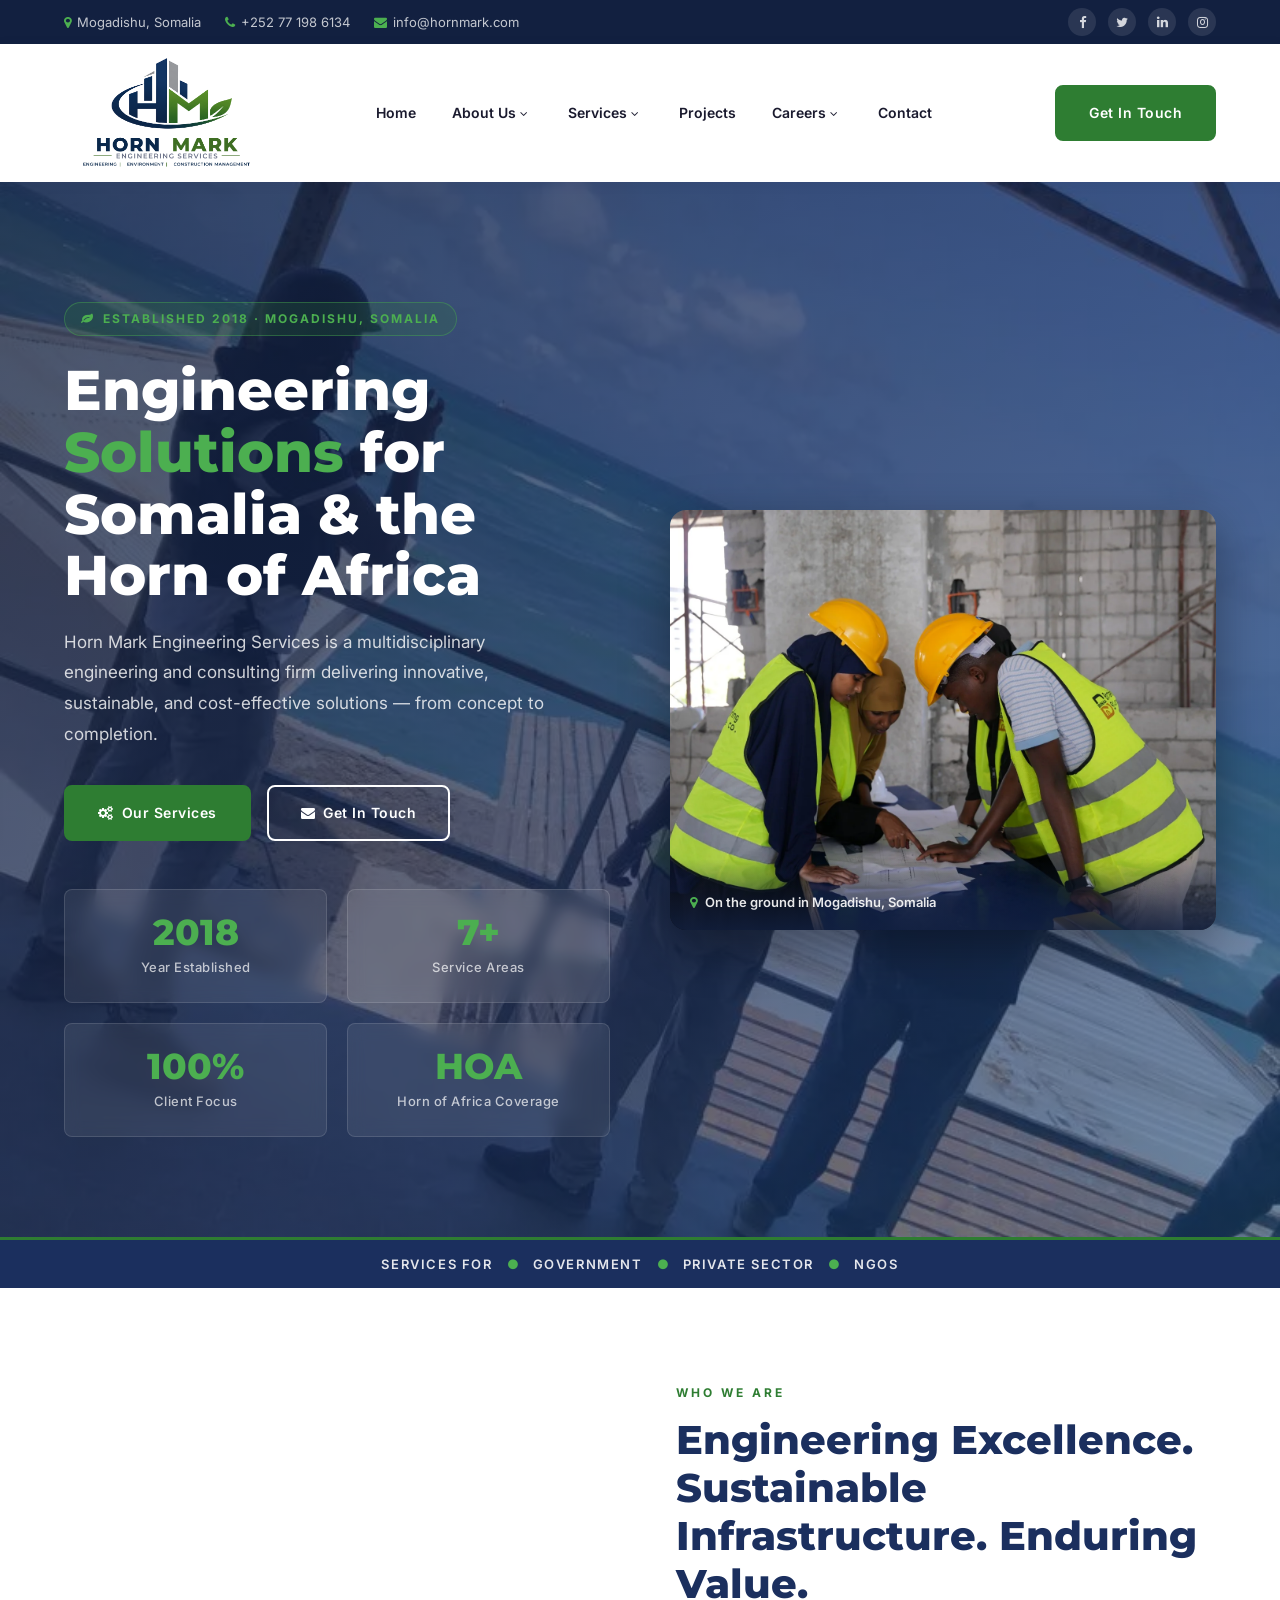
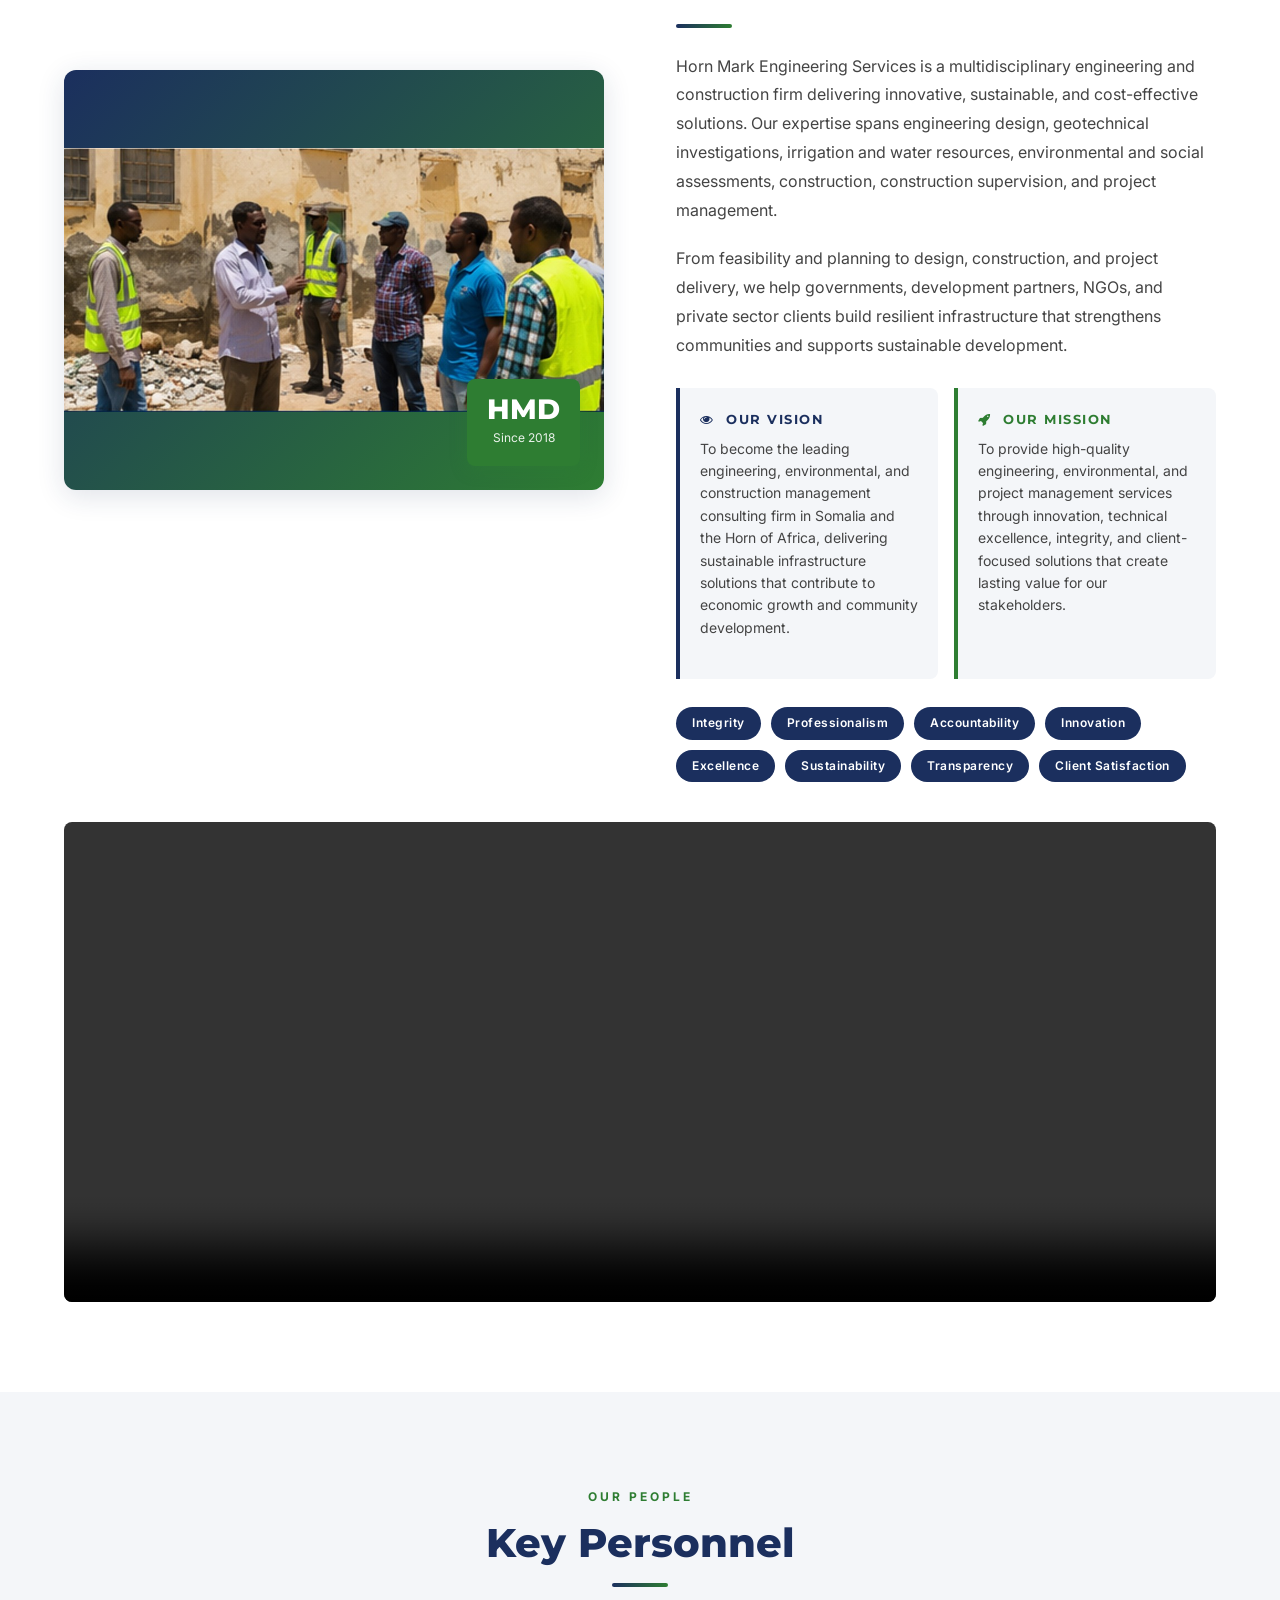
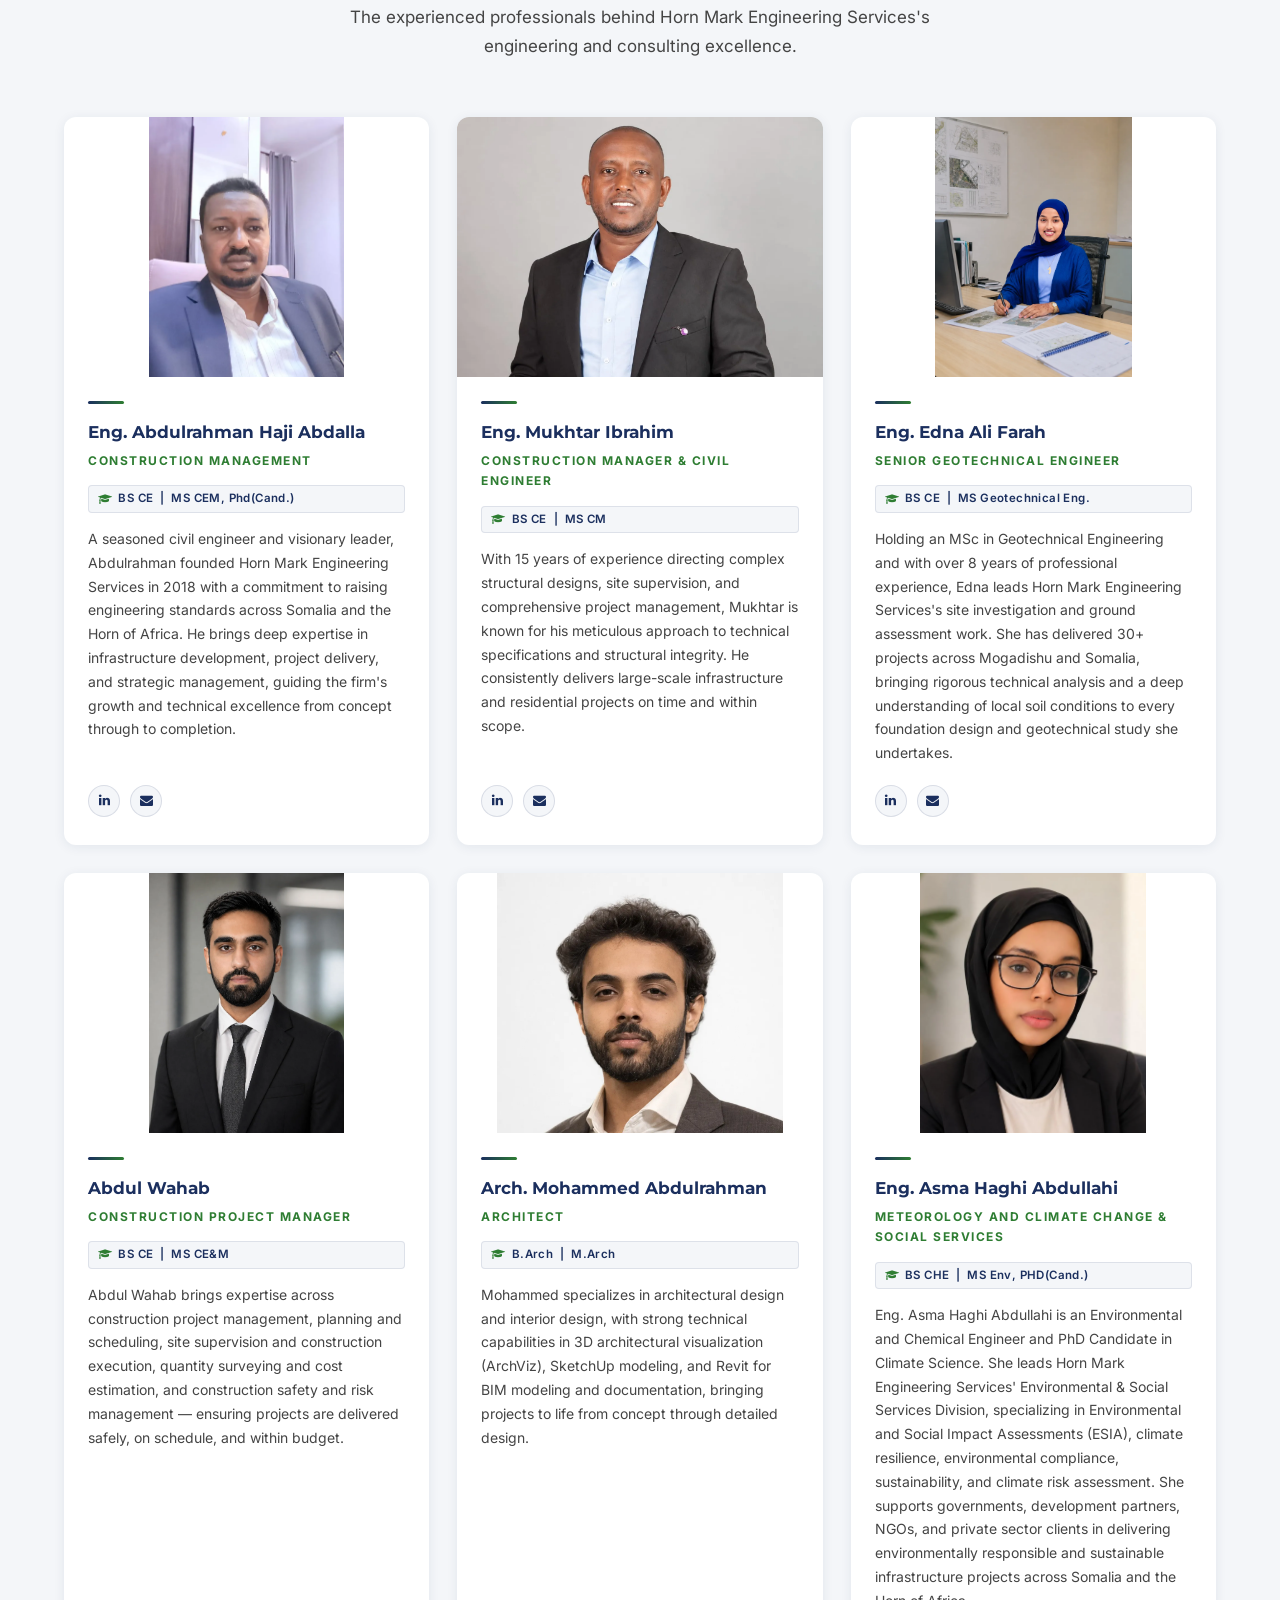
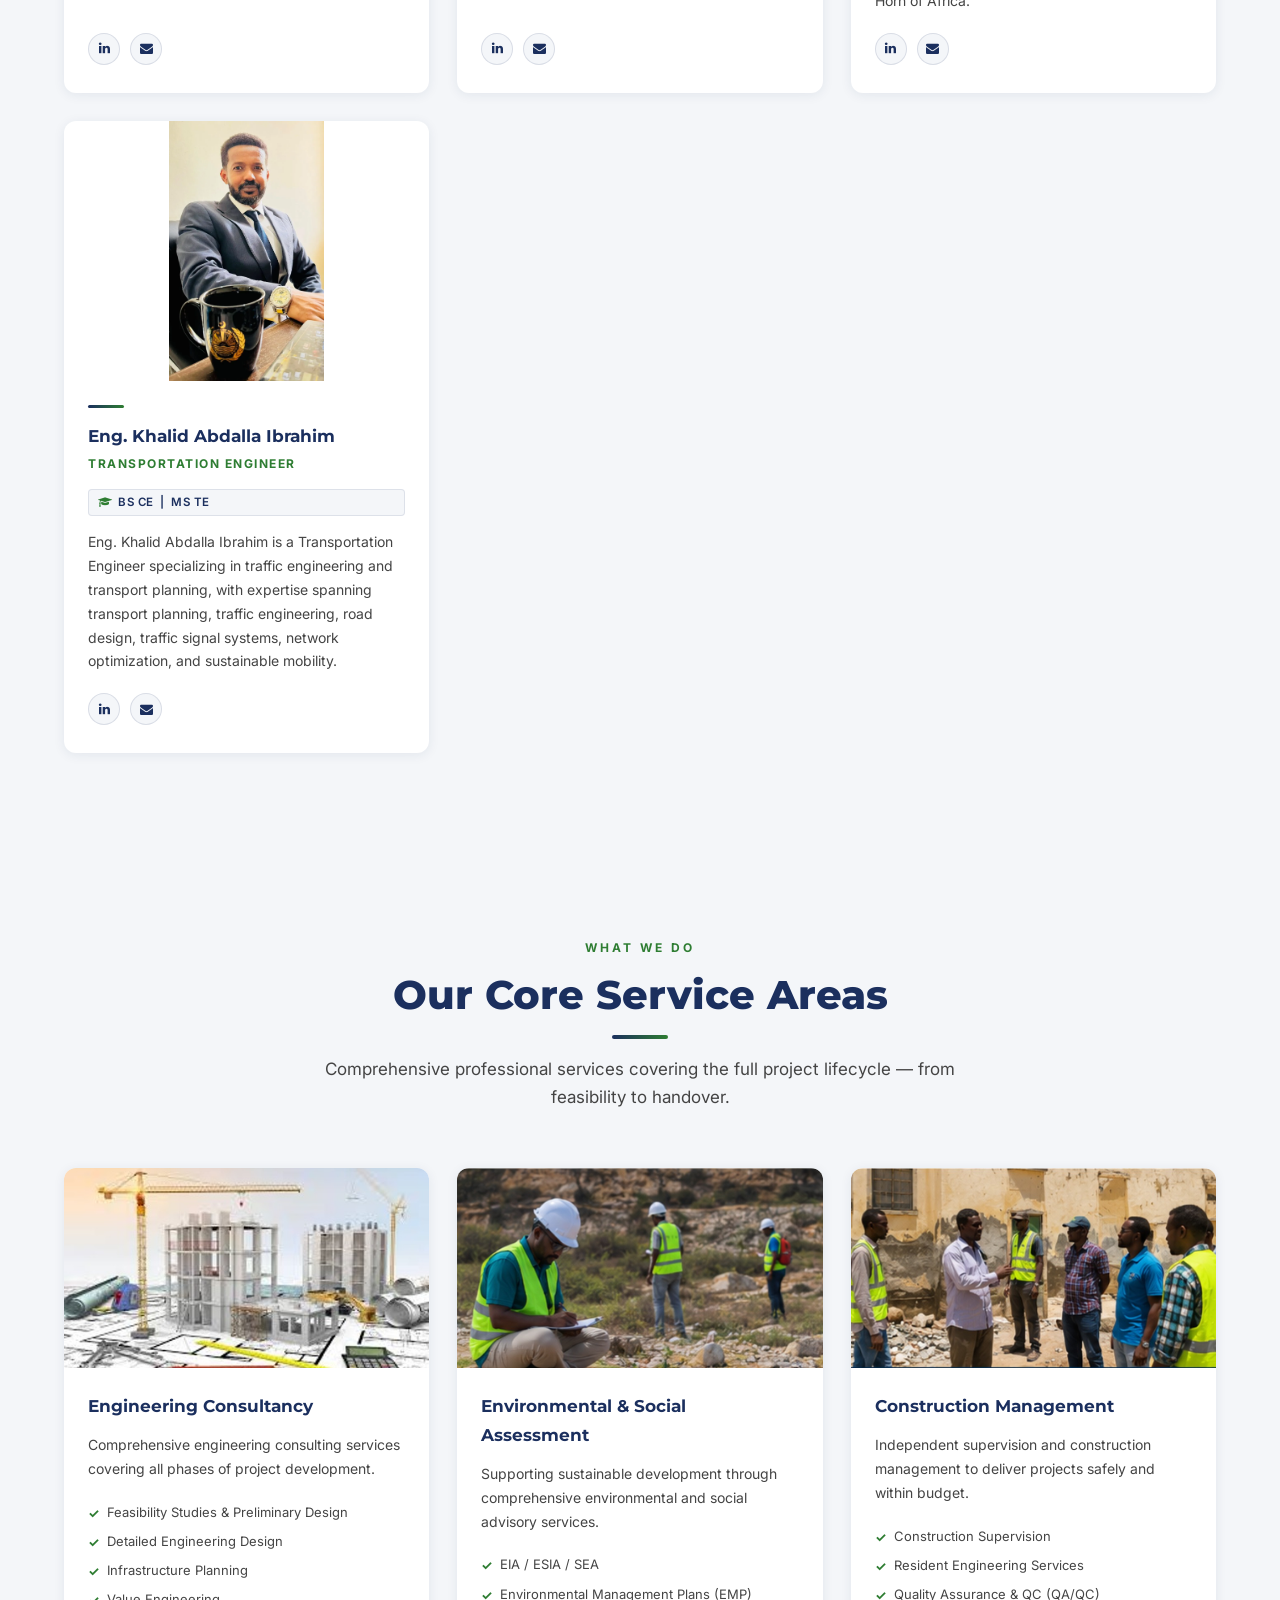
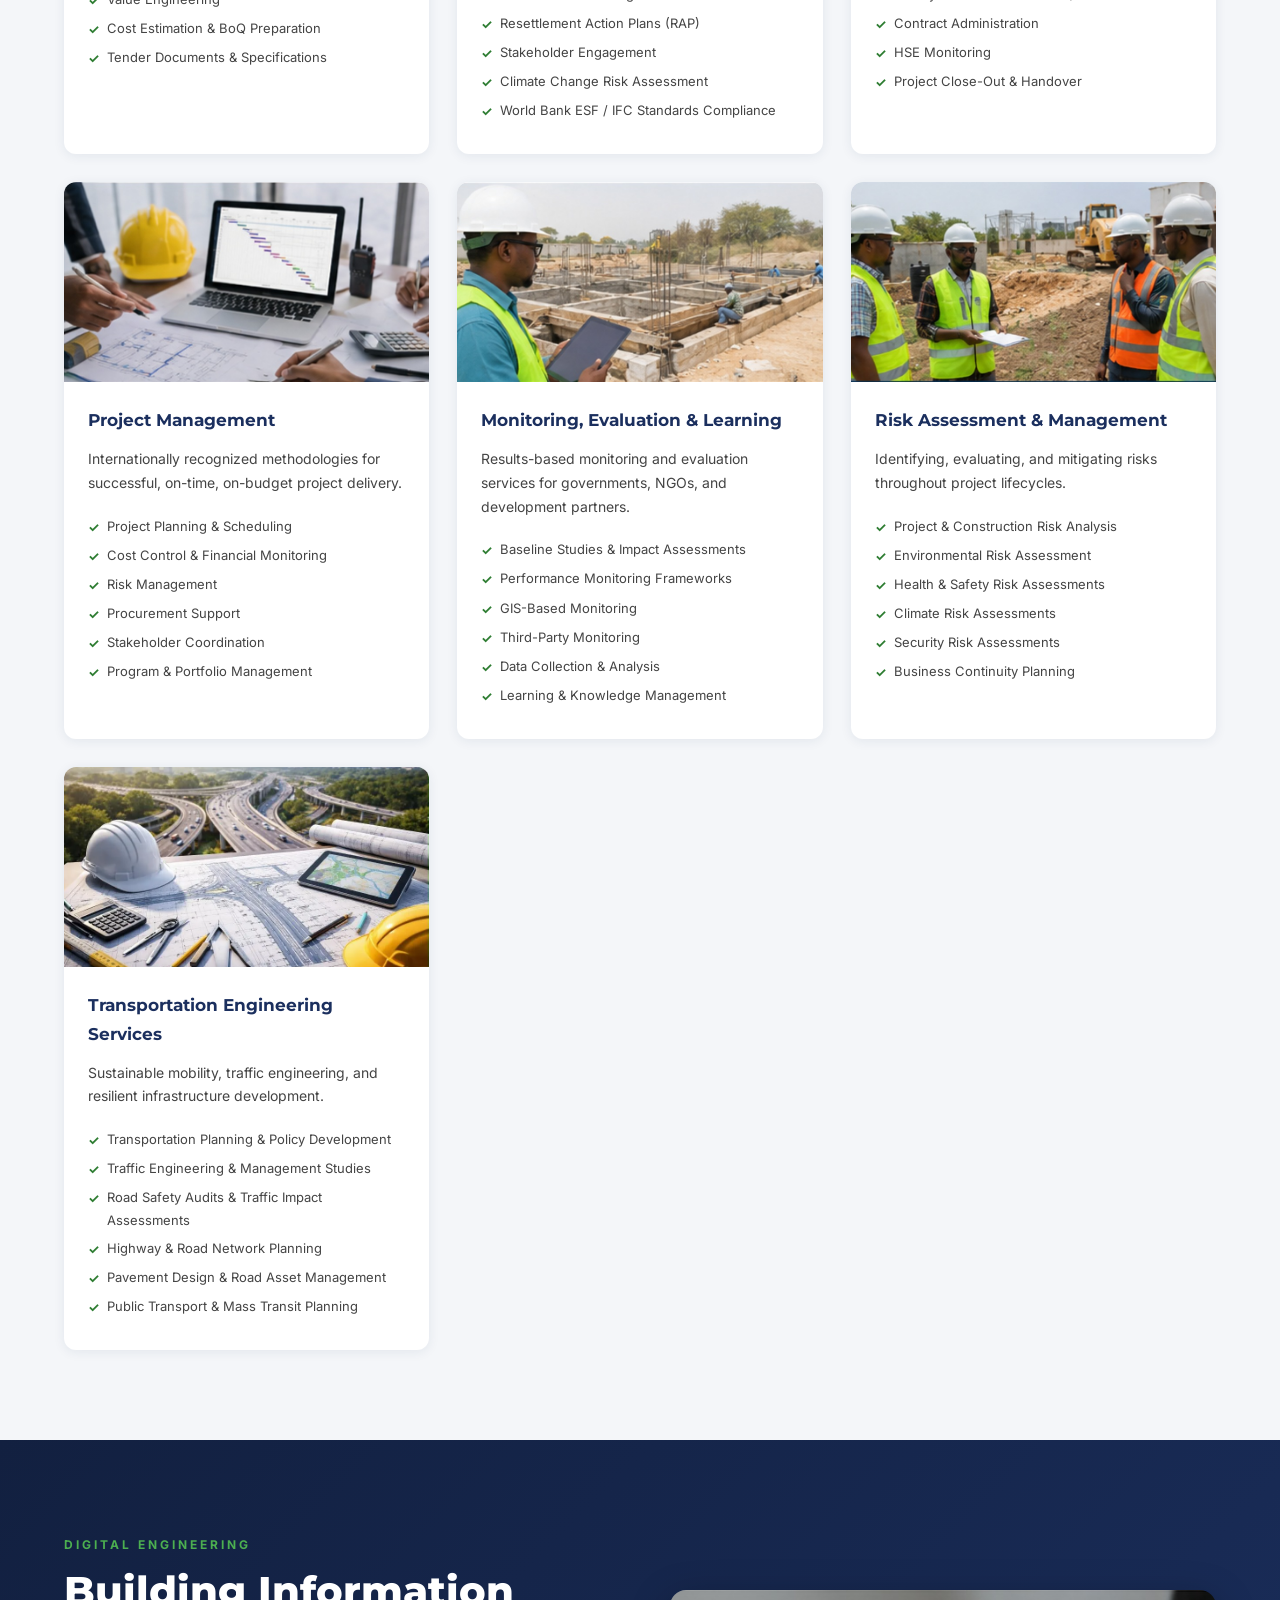
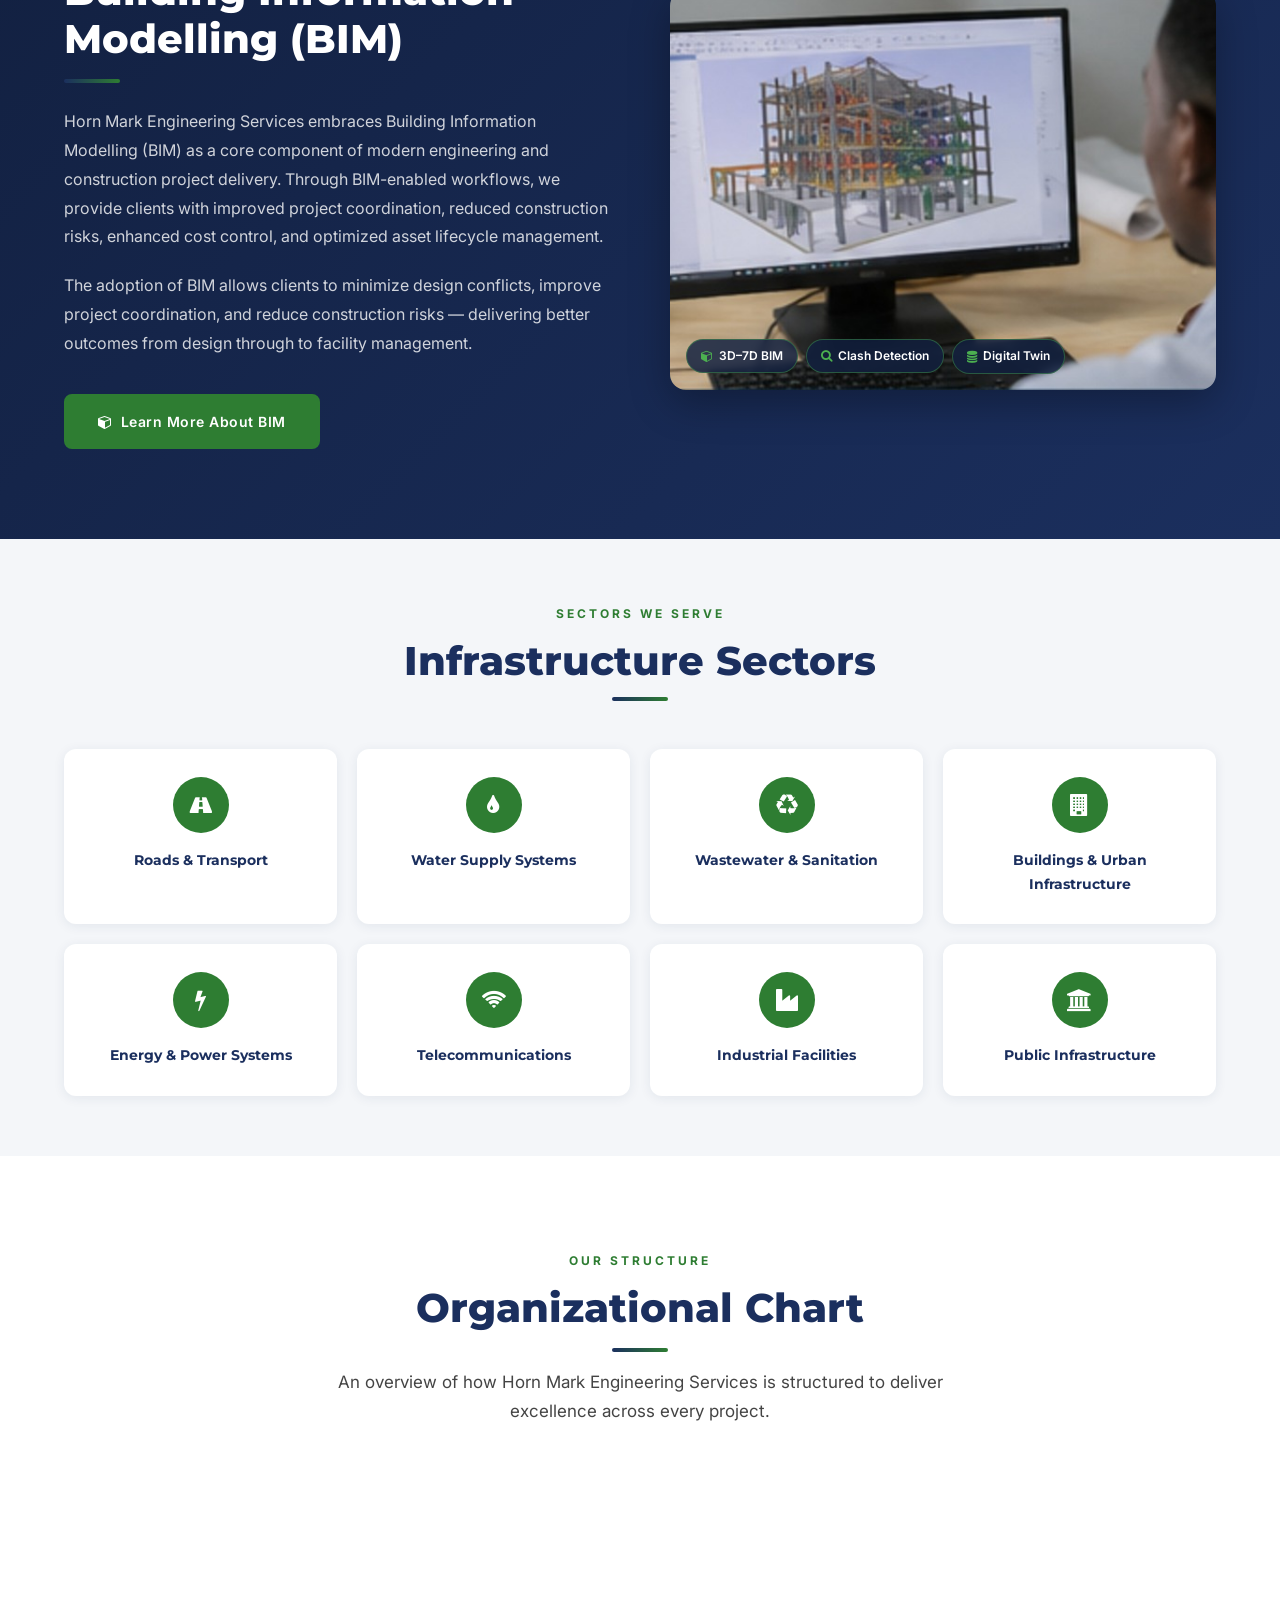
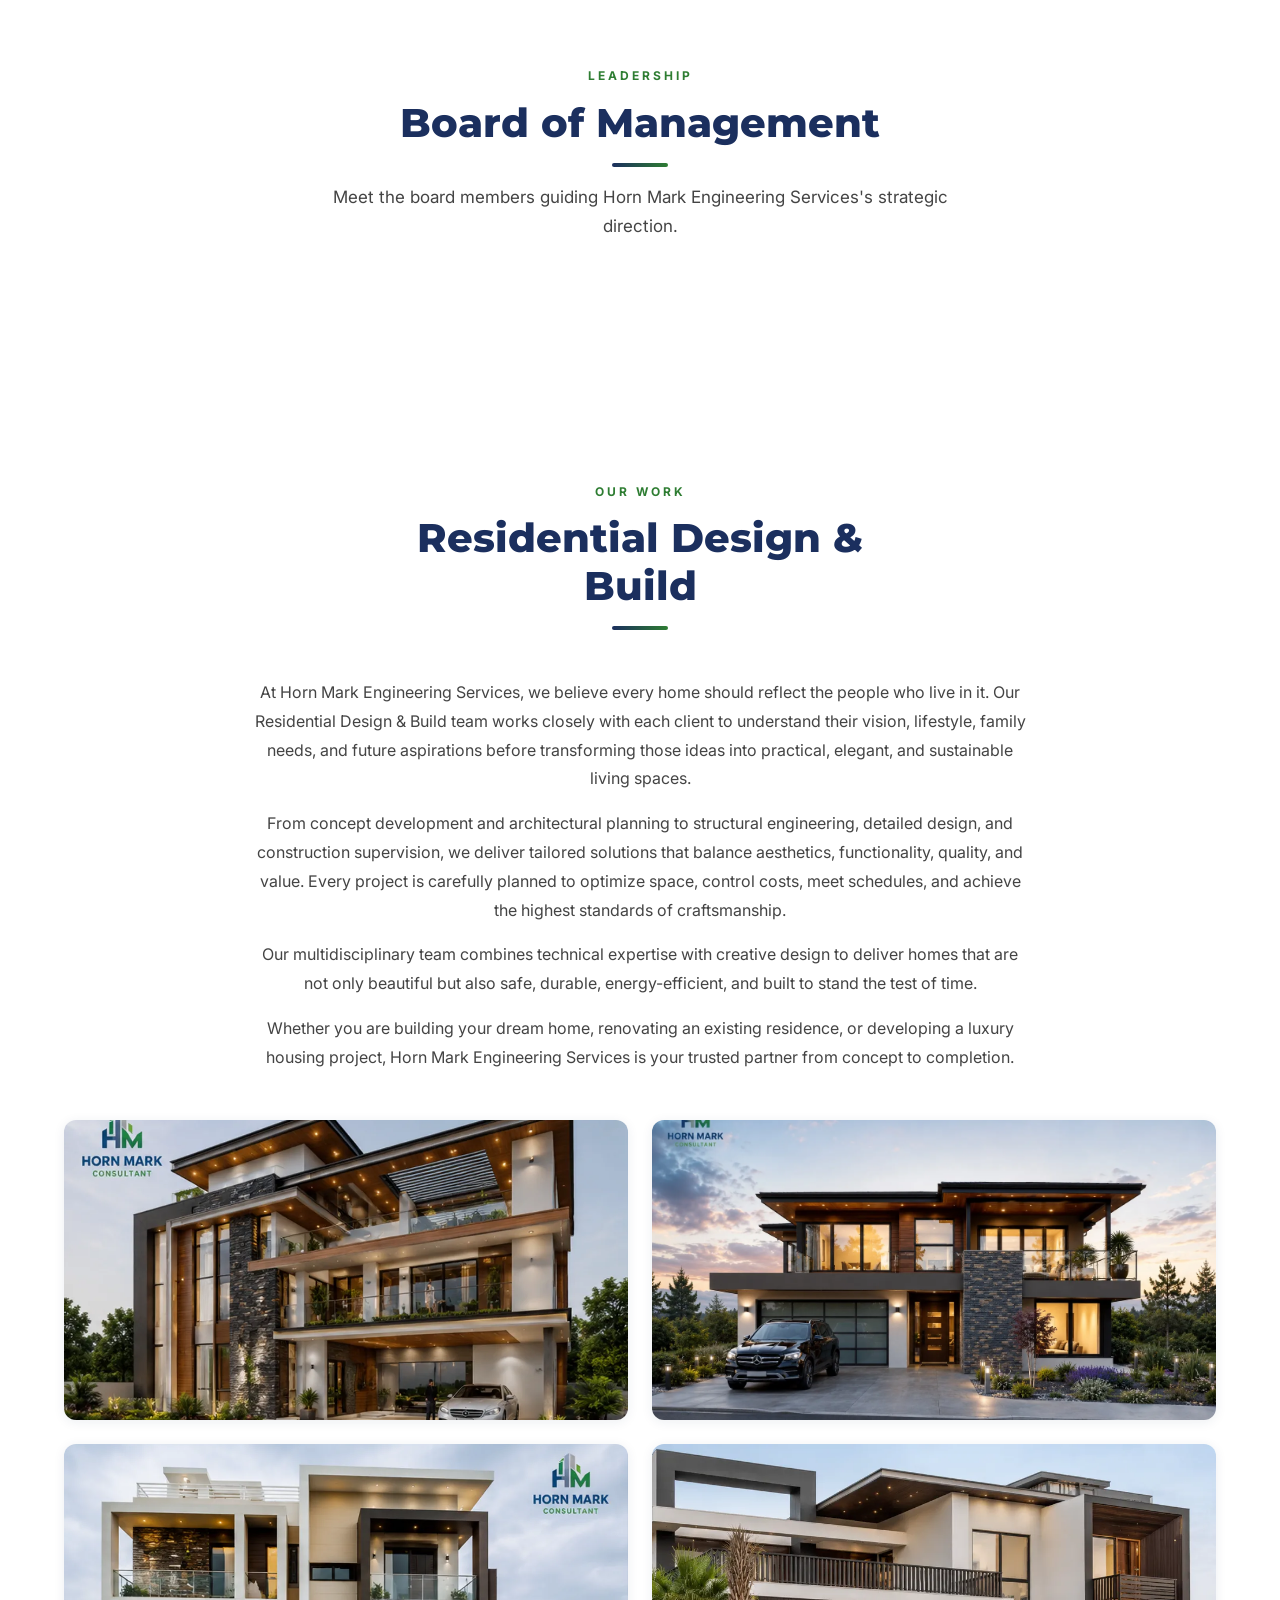
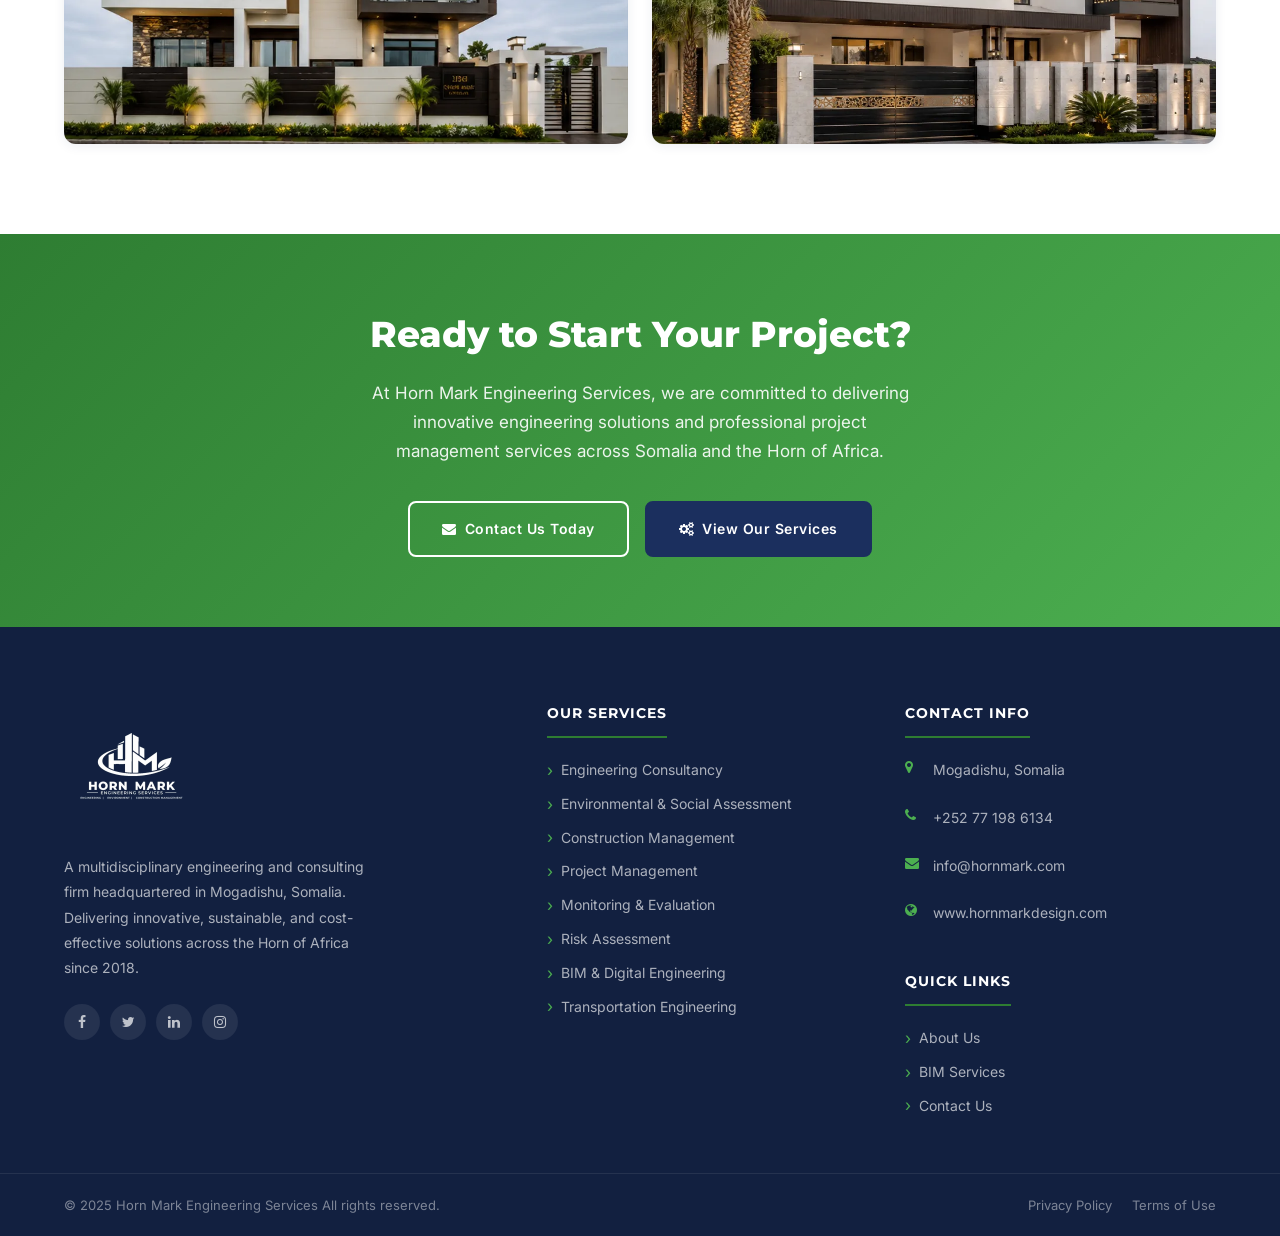
==== commit d52627c1: "Fix Instagram link to correct profile handle Was pointing to hornmarkeng; correct profile is hornmar" ====
--- a/index.html
+++ b/index.html
@@ -1078,7 +1078,7 @@
       <a href="#" title="Facebook"><i class="fa fa-facebook"></i></a>
       <a href="#" title="Twitter"><i class="fa fa-twitter"></i></a>
       <a href="#" title="LinkedIn"><i class="fa fa-linkedin"></i></a>
-      <a href="https://instagram.com/hornmarkeng" title="Instagram" target="_blank" rel="noopener"><i class="fa fa-instagram"></i></a>
+      <a href="https://www.instagram.com/hornmarkengineering/" title="Instagram" target="_blank" rel="noopener"><i class="fa fa-instagram"></i></a>
     </div>
   </div>
 </div>
@@ -1675,7 +1675,7 @@
           <a href="#" title="Facebook"><i class="fa fa-facebook"></i></a>
           <a href="#" title="Twitter"><i class="fa fa-twitter"></i></a>
           <a href="#" title="LinkedIn"><i class="fa fa-linkedin"></i></a>
-          <a href="https://instagram.com/hornmarkeng" title="Instagram" target="_blank" rel="noopener"><i class="fa fa-instagram"></i></a>
+          <a href="https://www.instagram.com/hornmarkengineering/" title="Instagram" target="_blank" rel="noopener"><i class="fa fa-instagram"></i></a>
         </div>
       </div>
 
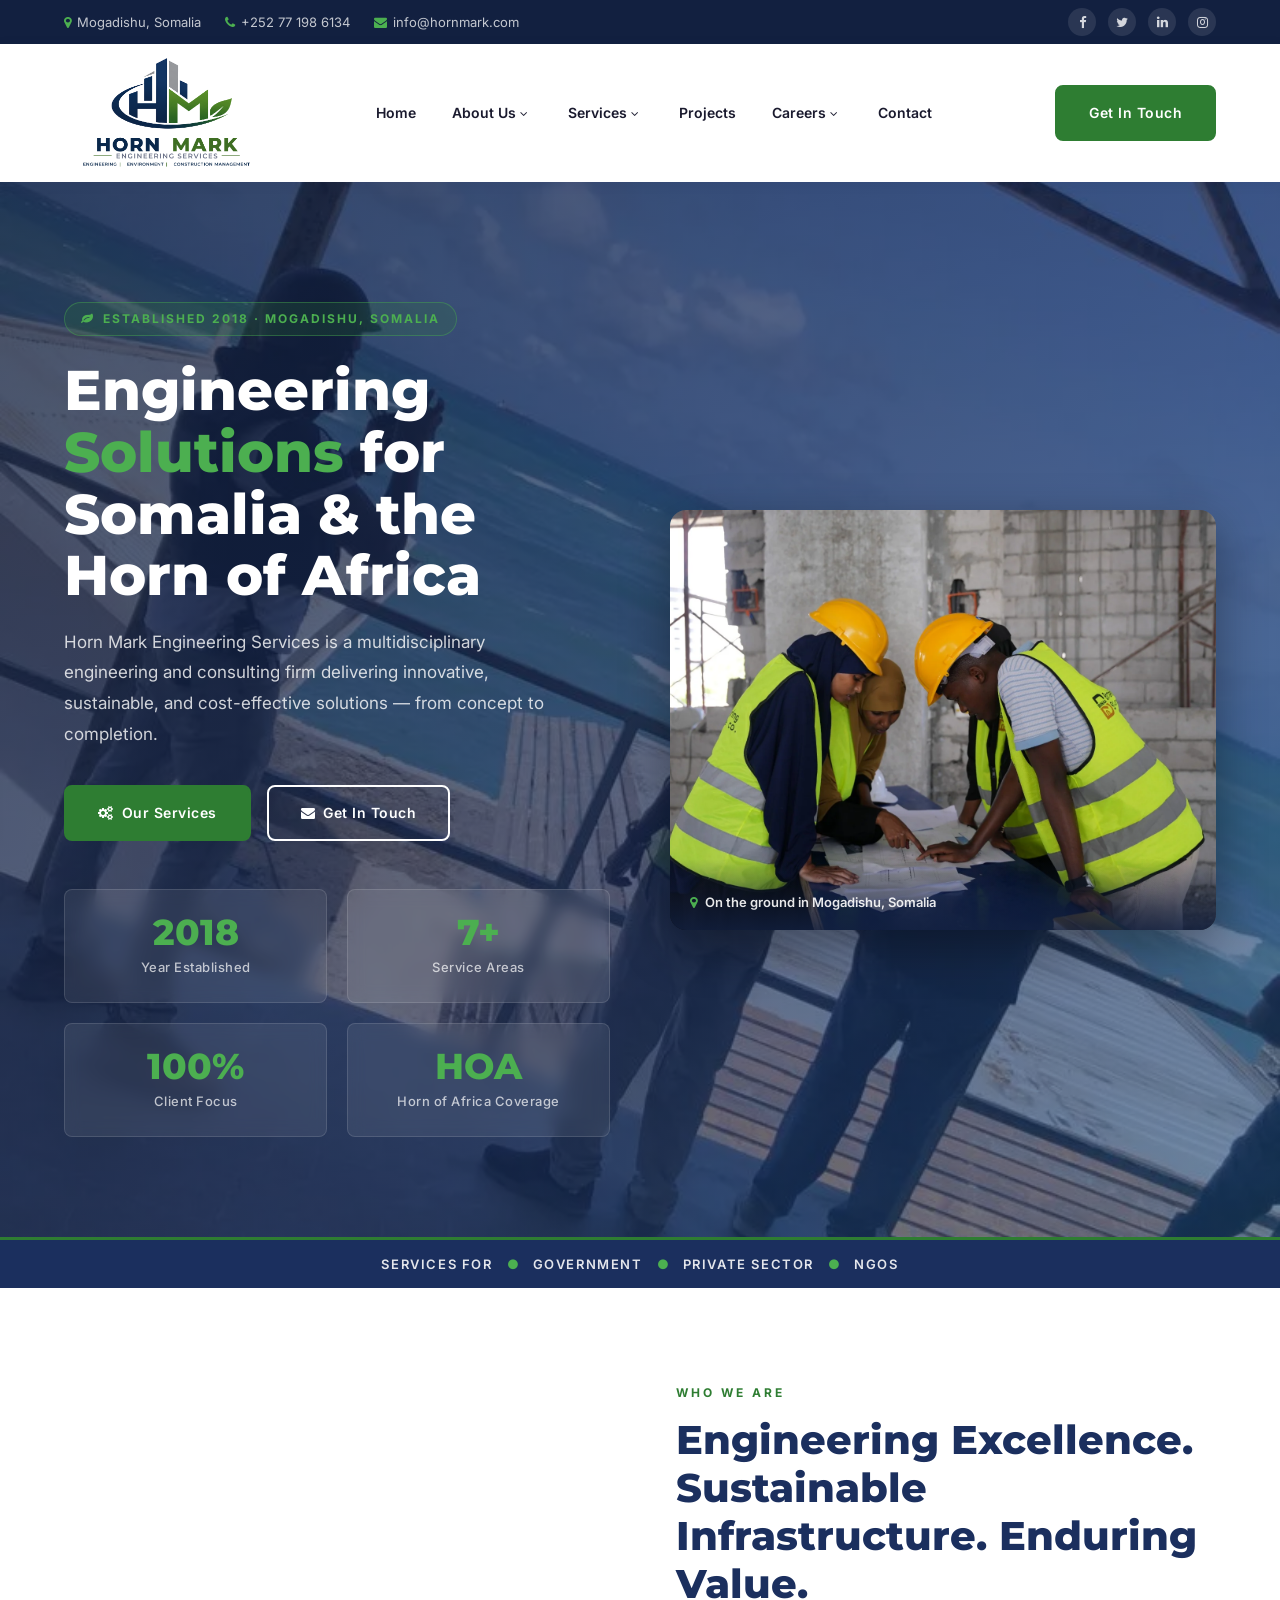
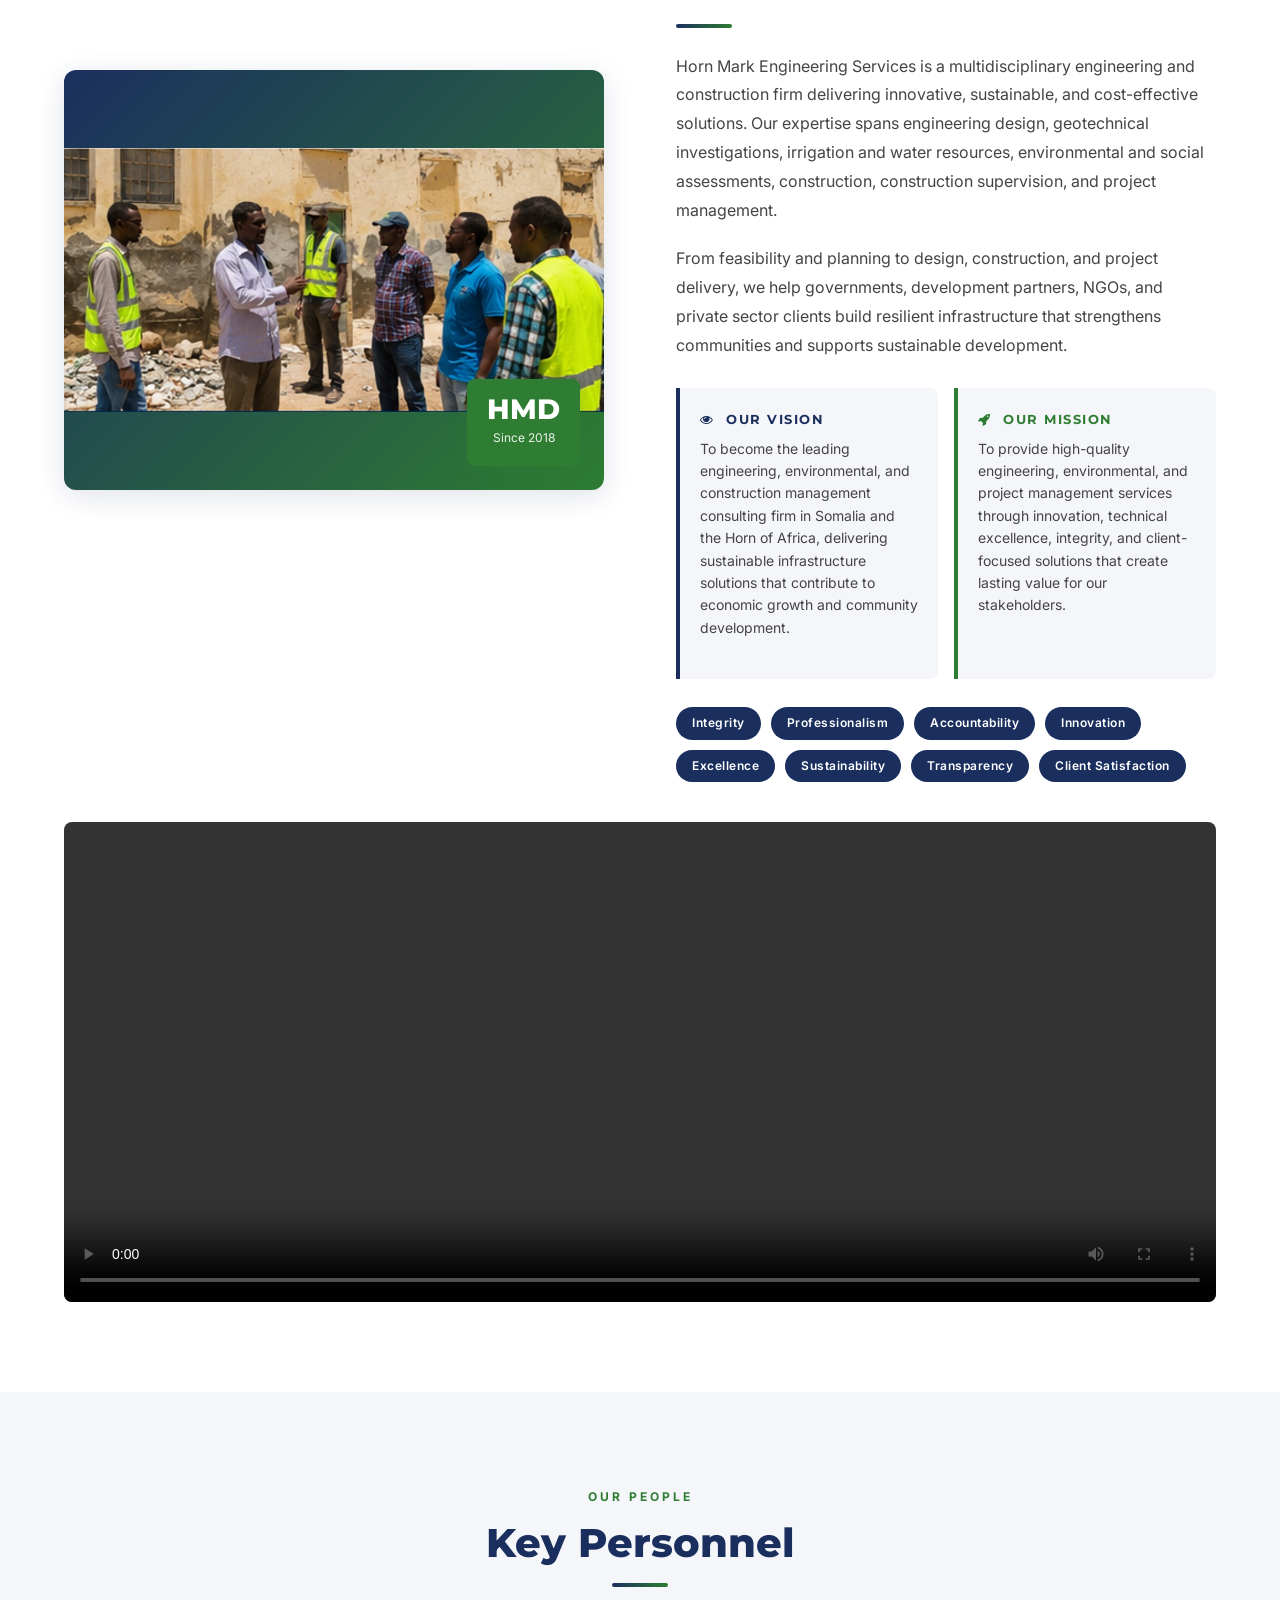
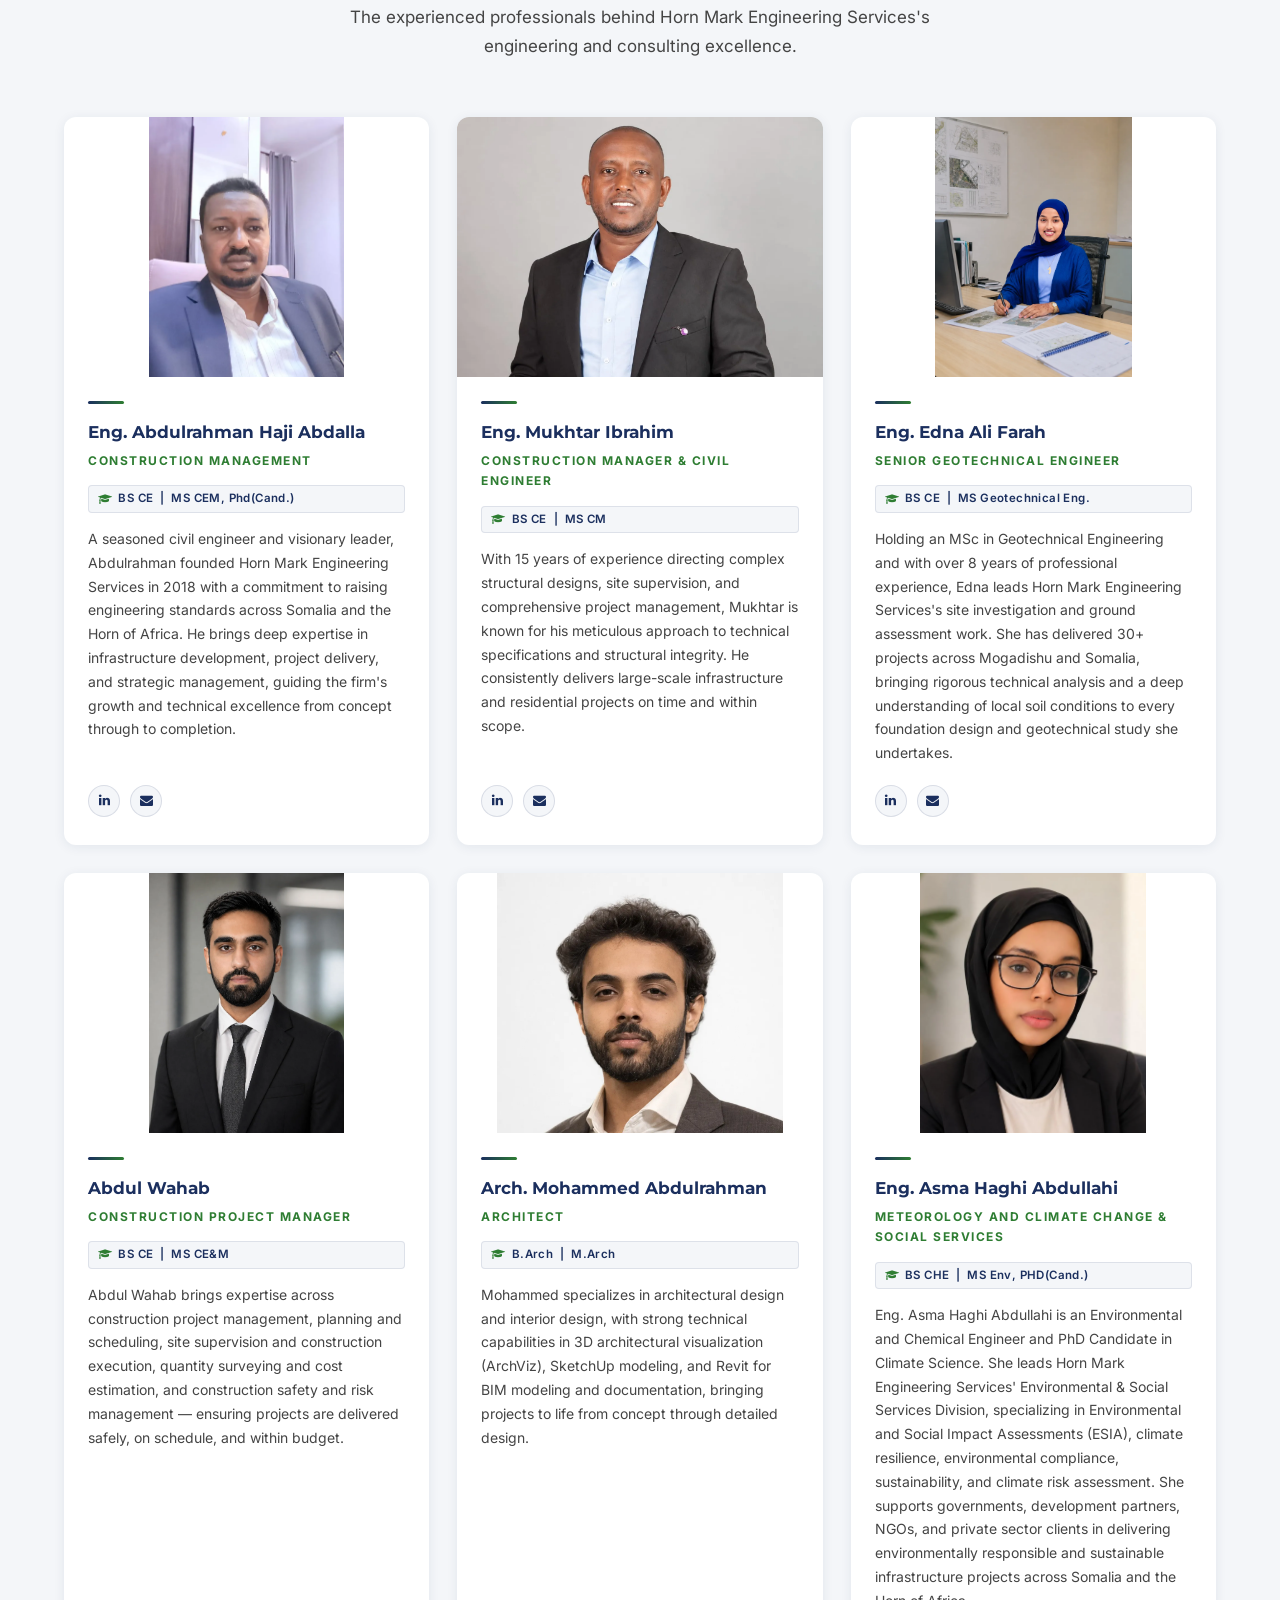
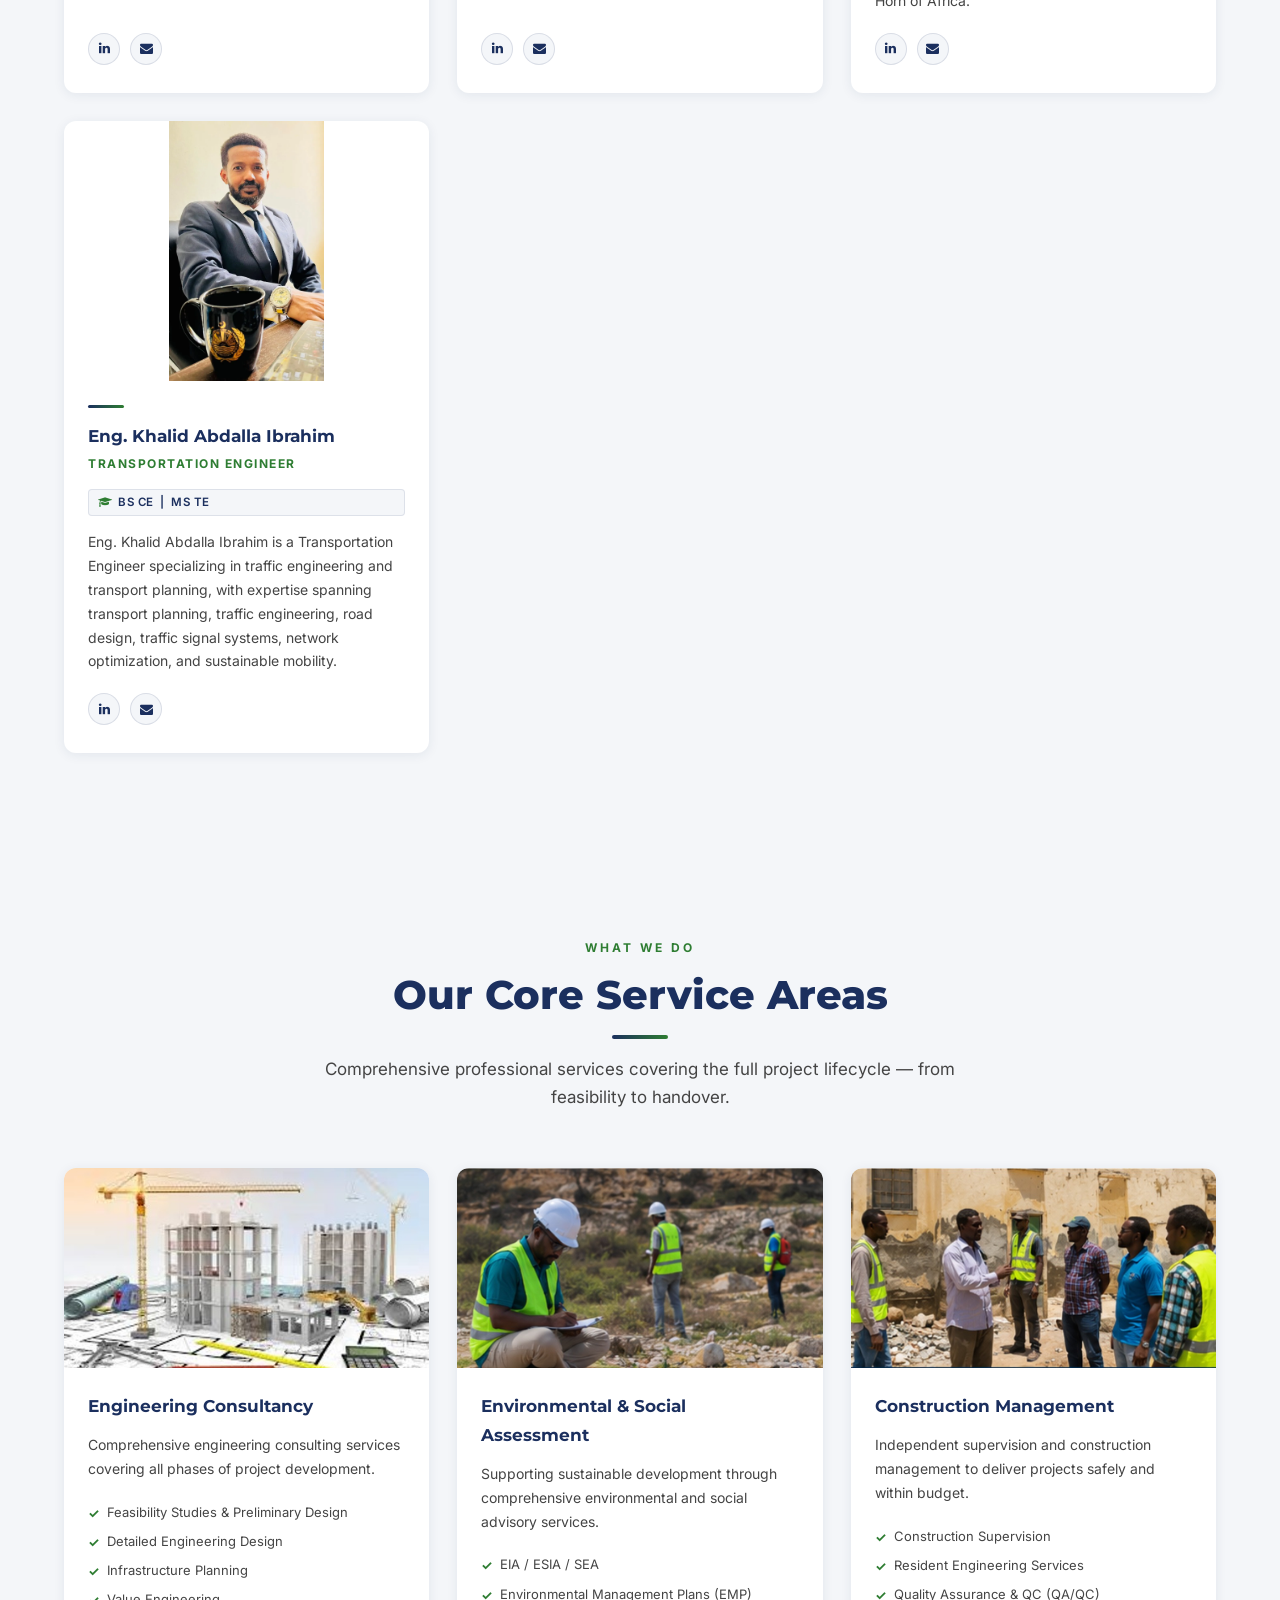
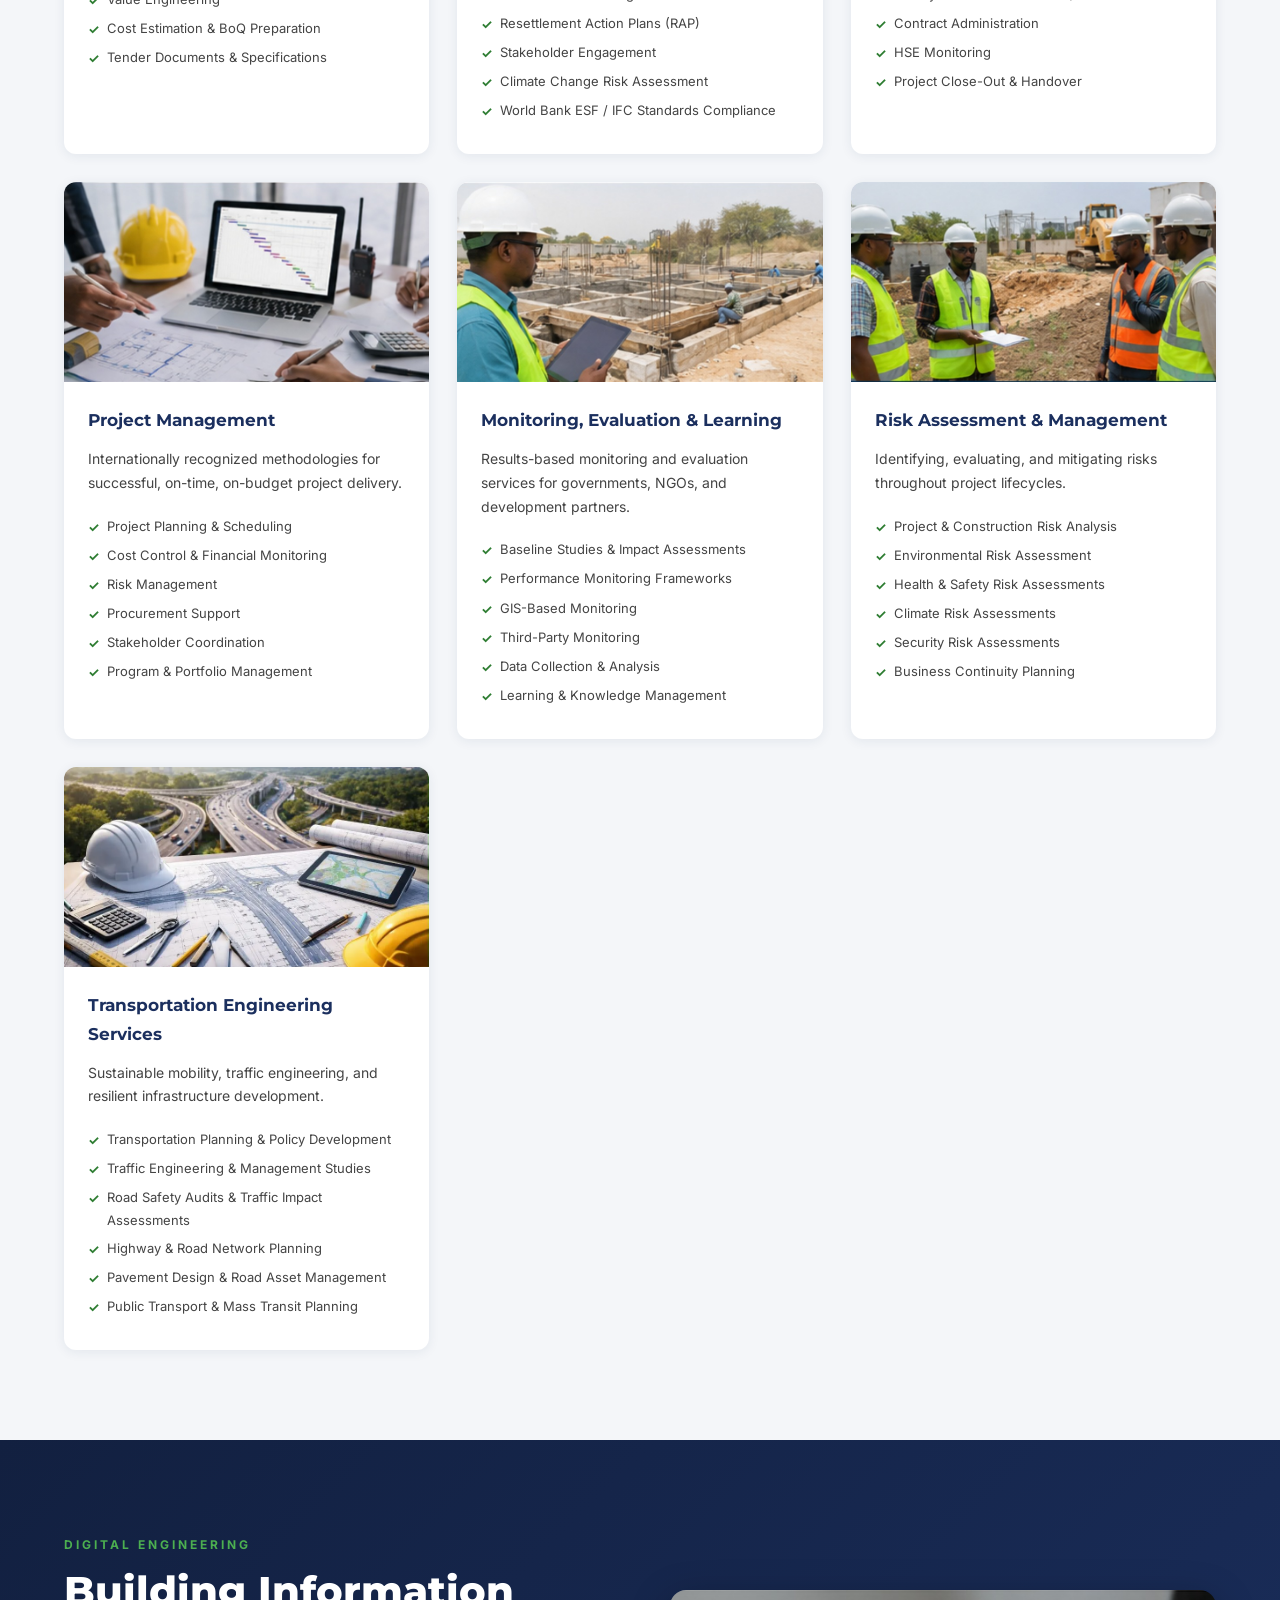
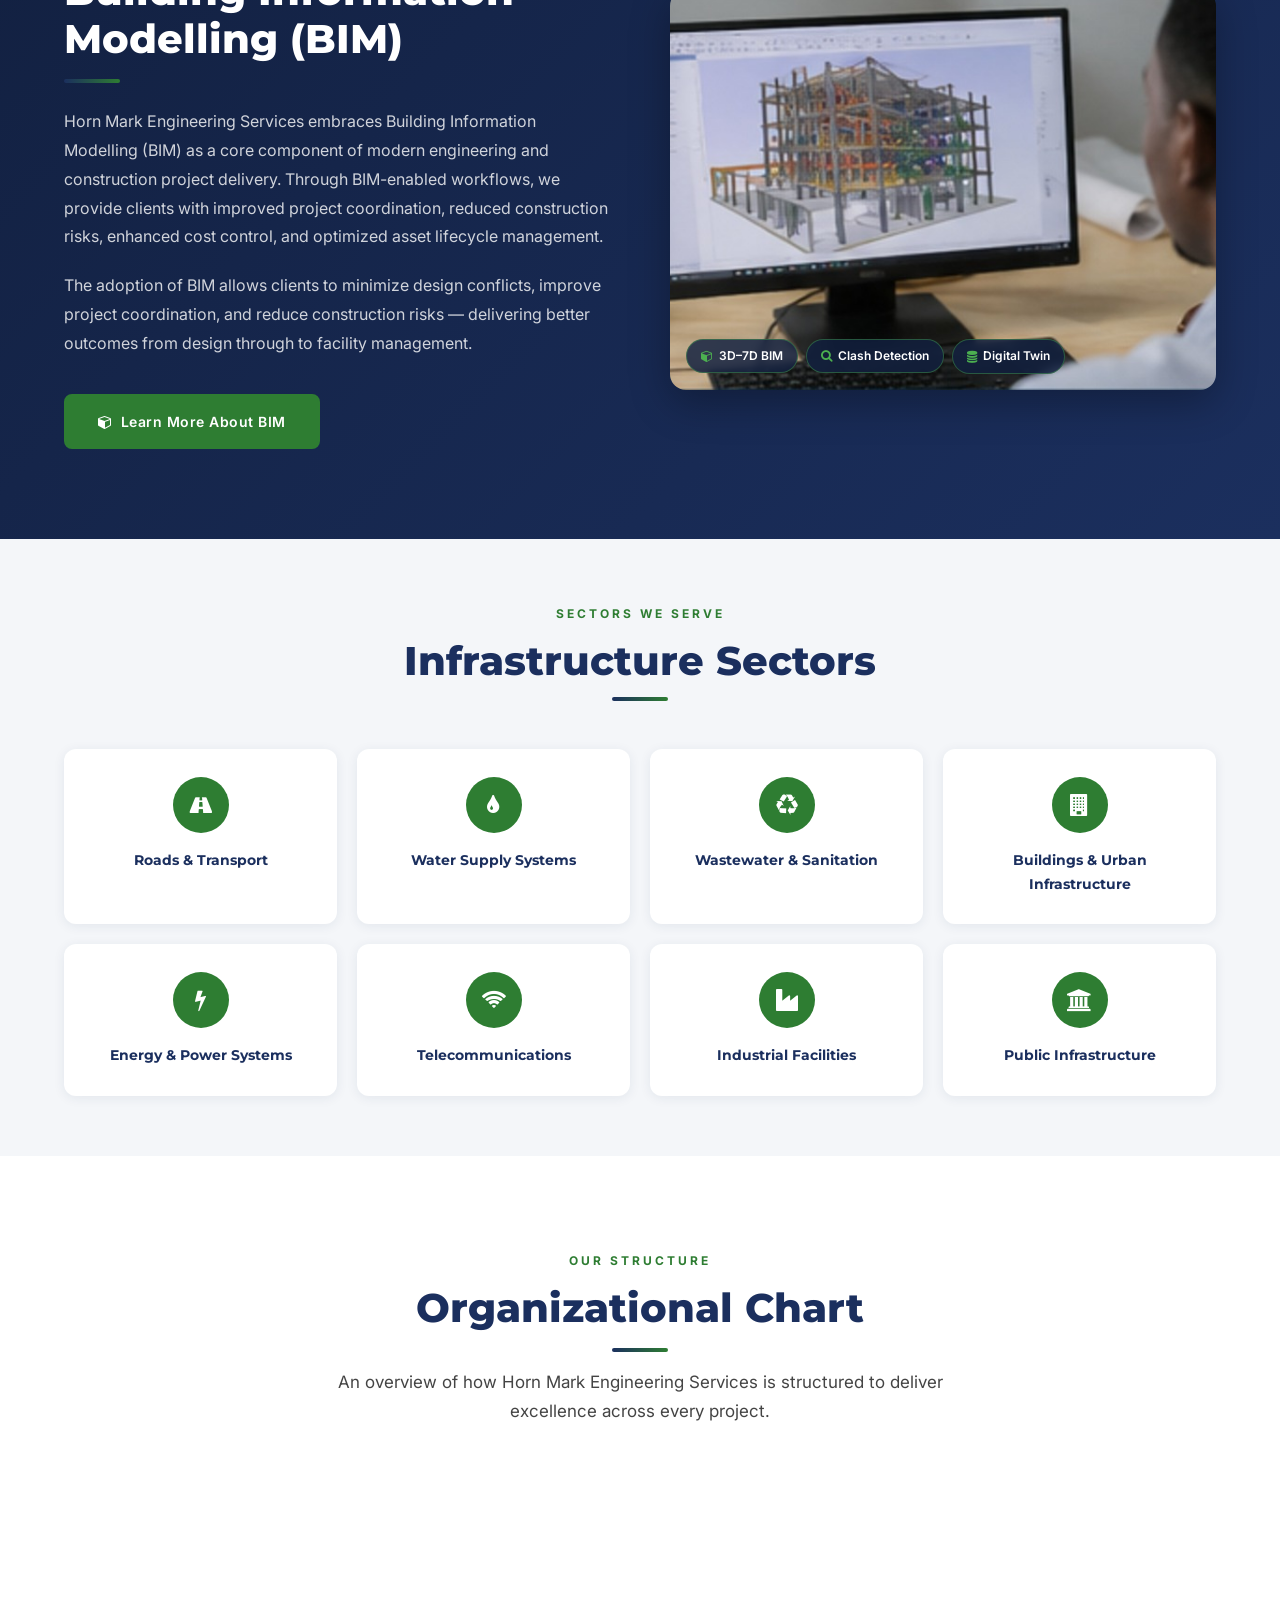
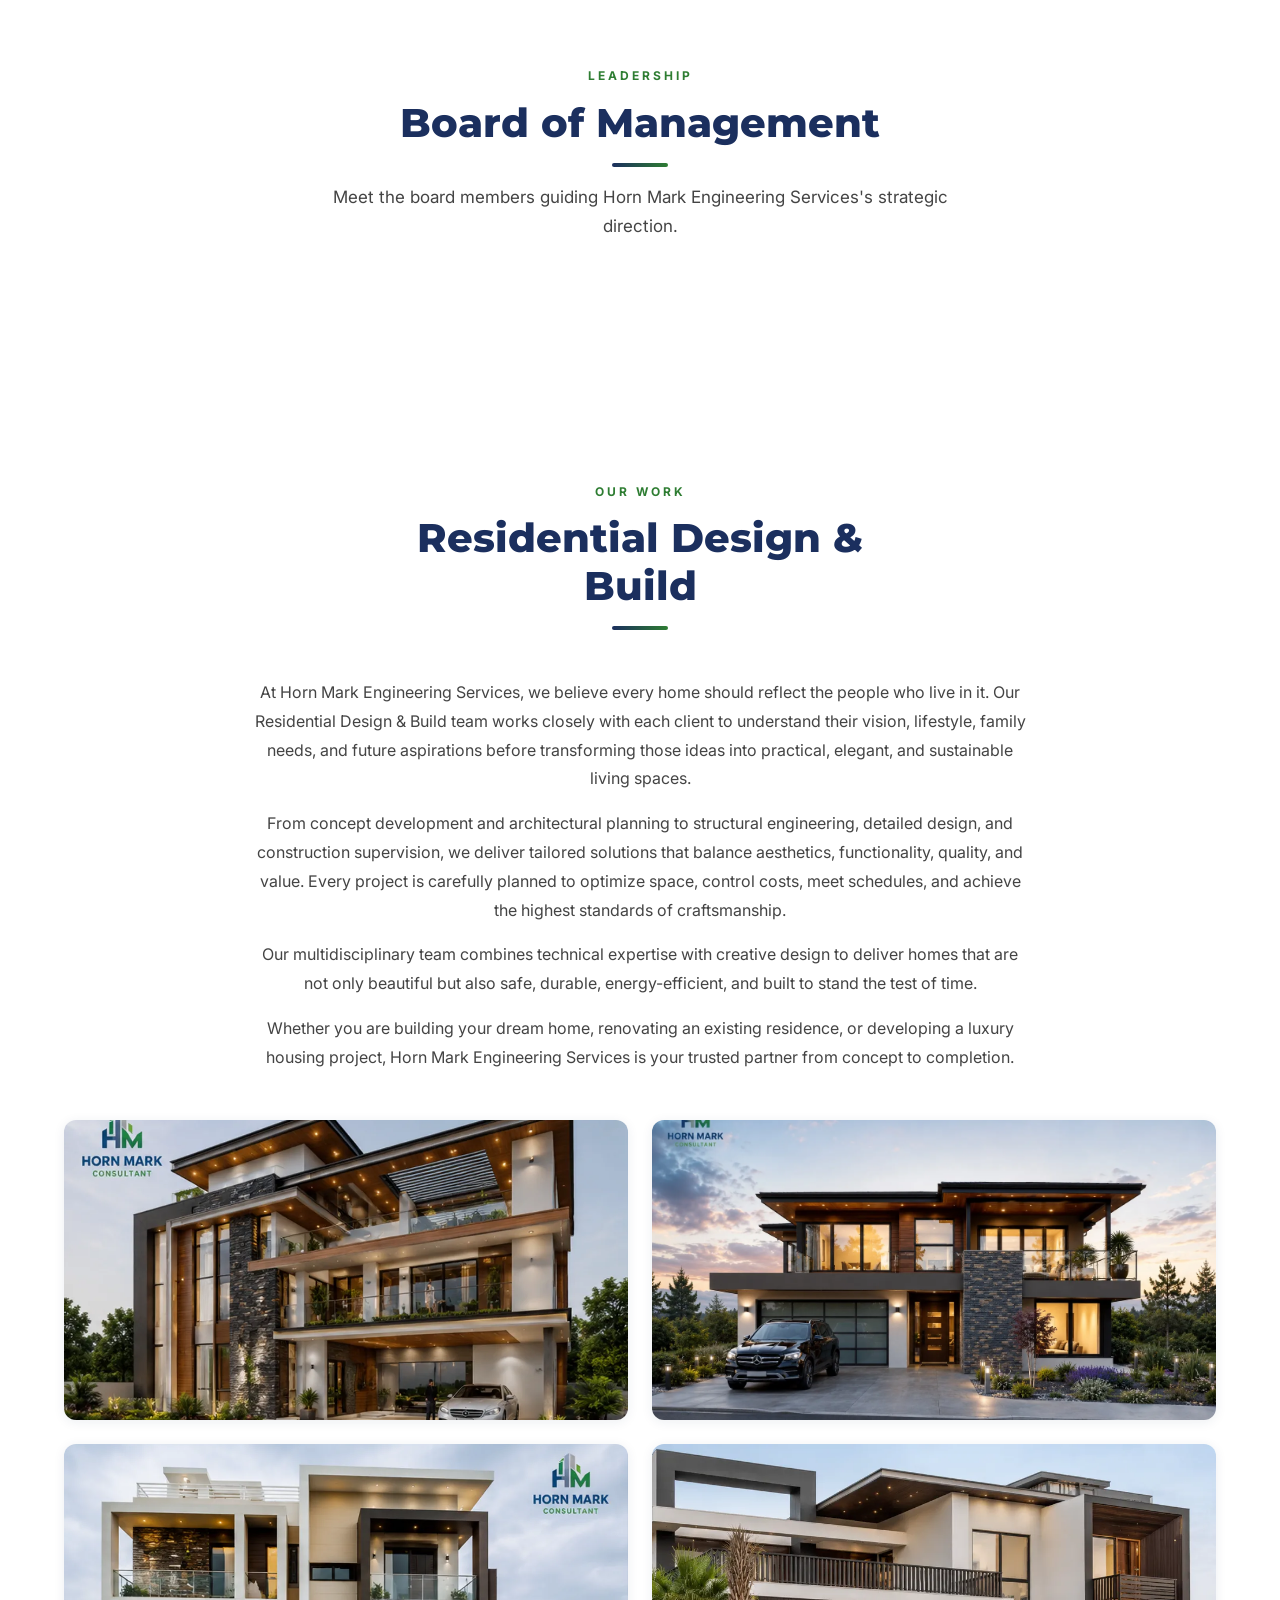
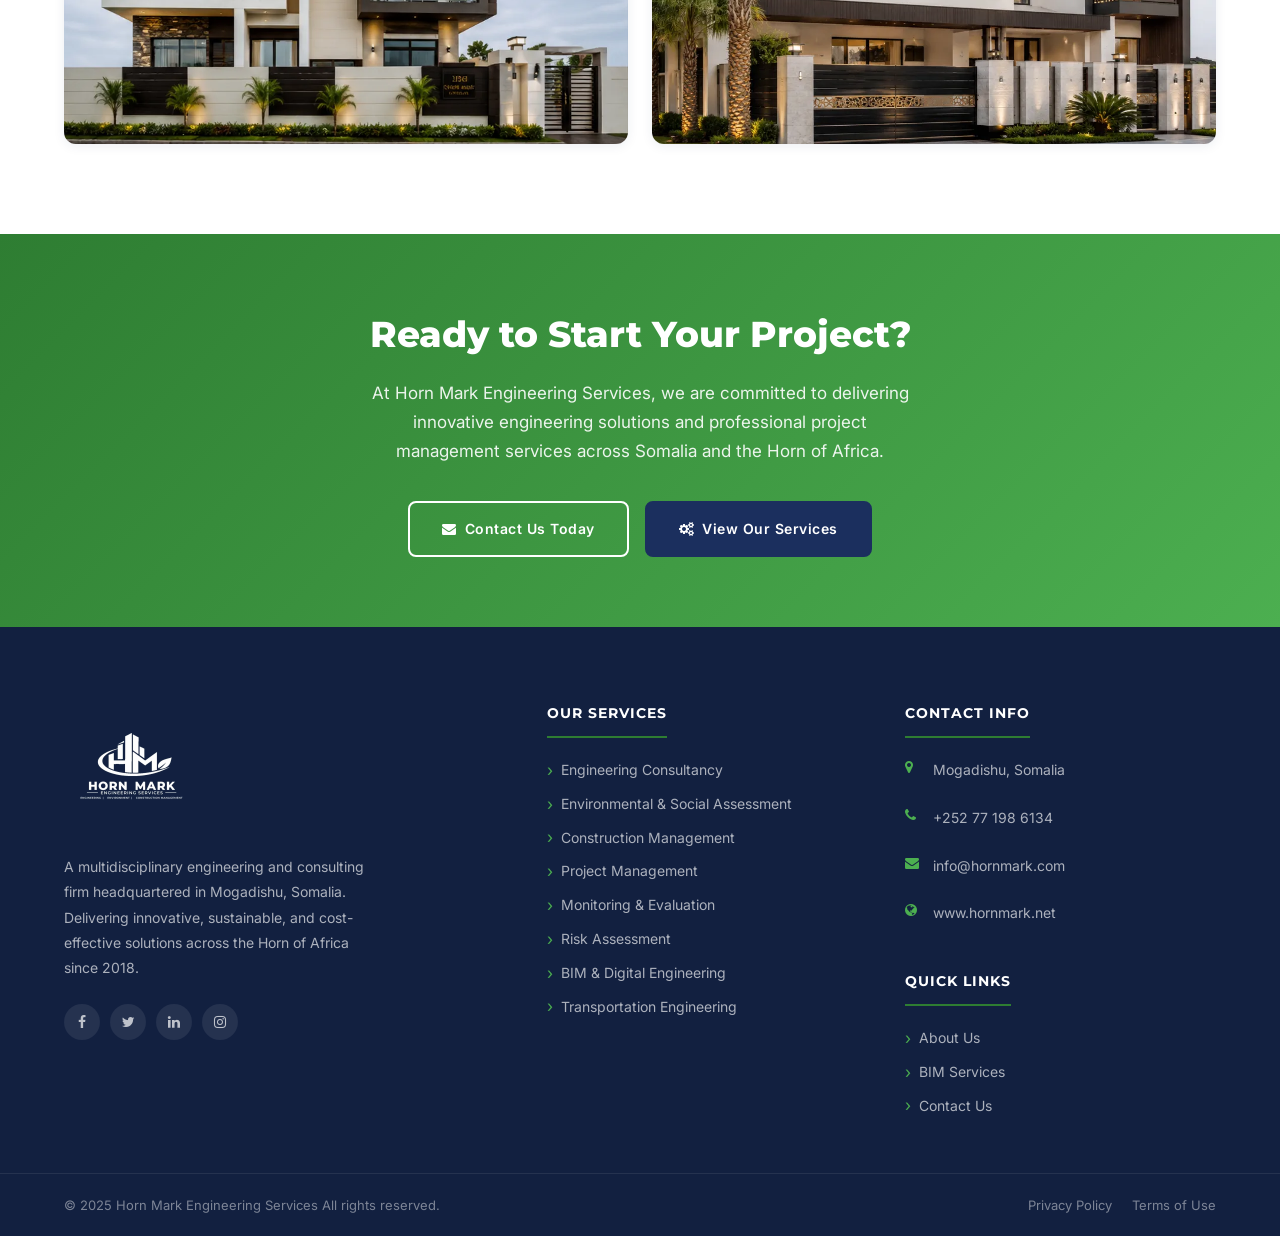
==== commit 1cd82afc: "Fix incorrect website URL in footer contact info" ====
--- a/index.html
+++ b/index.html
@@ -1698,7 +1698,7 @@
           <li><i class="fa fa-map-marker"></i> Mogadishu, Somalia</li>
           <li><i class="fa fa-phone"></i> +252 77 198 6134</li>
           <li><i class="fa fa-envelope"></i> info@hornmark.com</li>
-          <li><i class="fa fa-globe"></i> www.hornmarkdesign.com</li>
+          <li><i class="fa fa-globe"></i> www.hornmark.net</li>
         </ul>
         <div style="margin-top:28px;">
           <h4>Quick Links</h4>
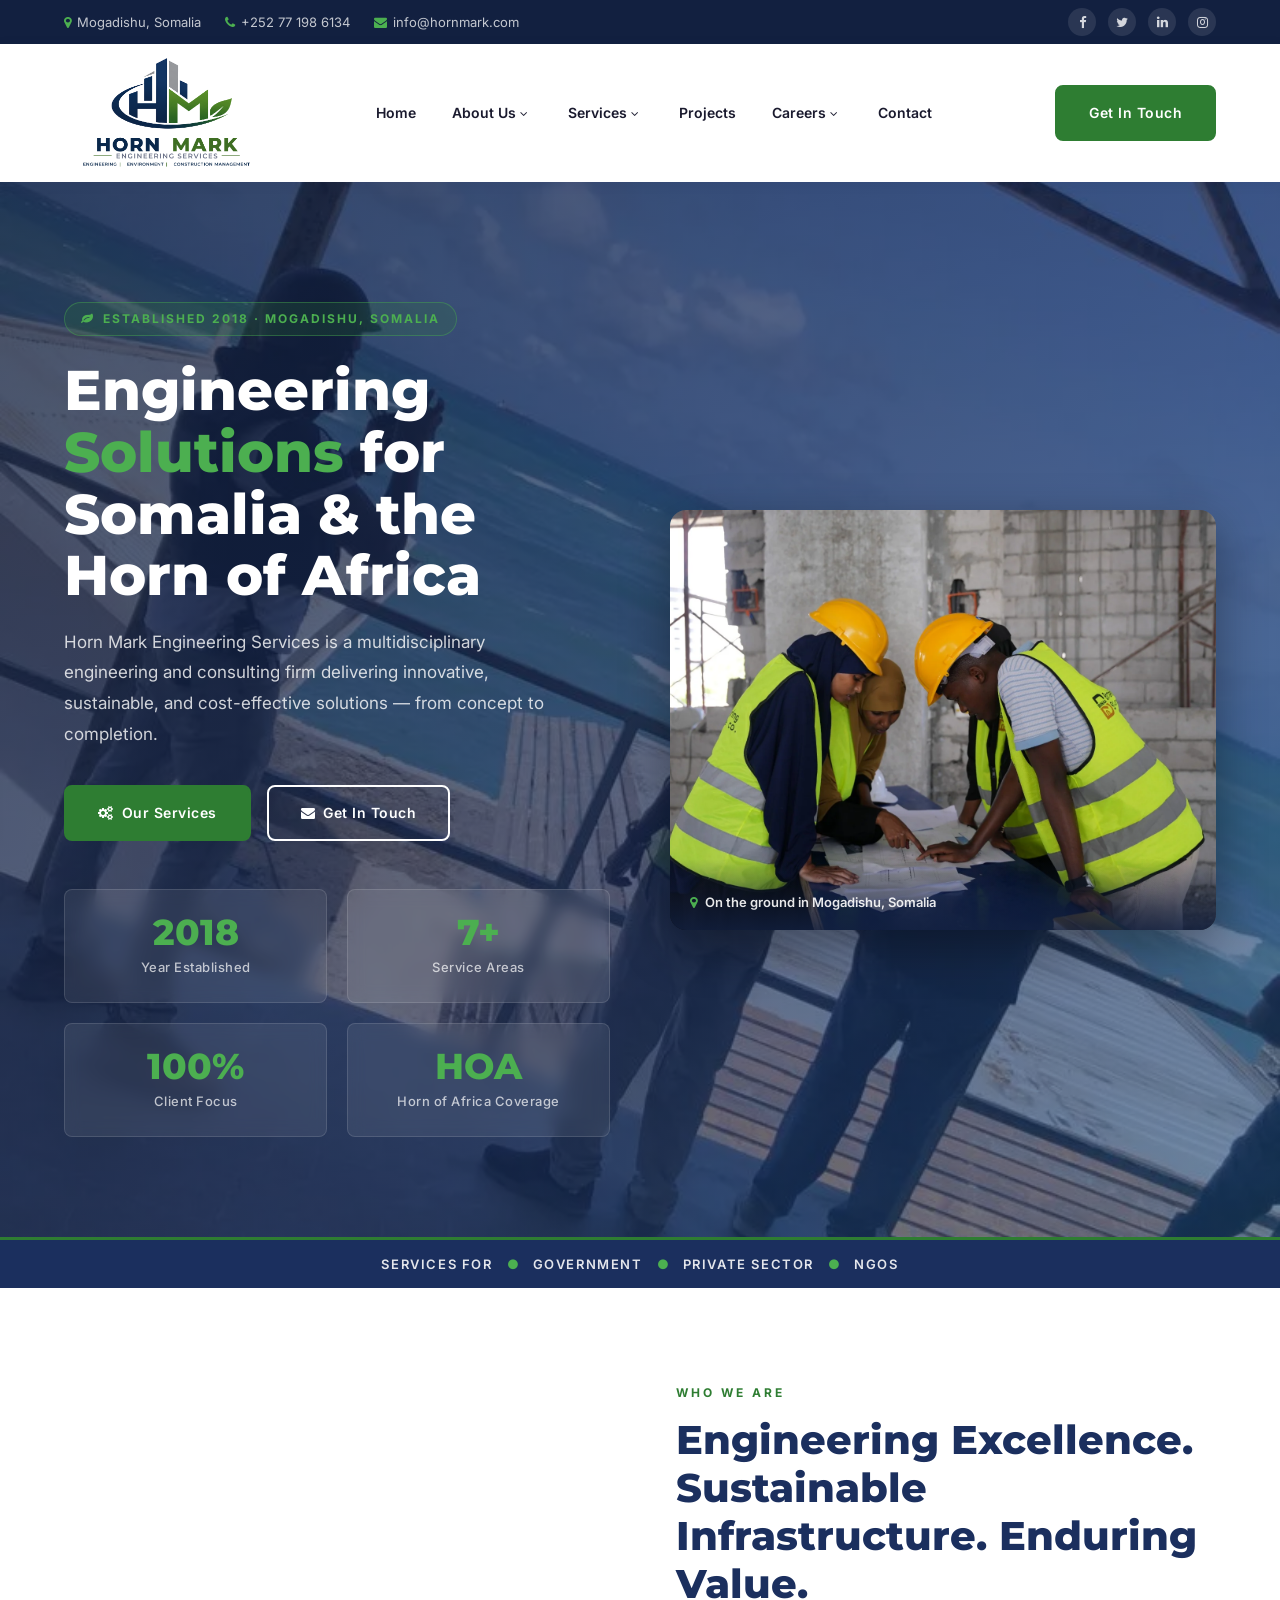
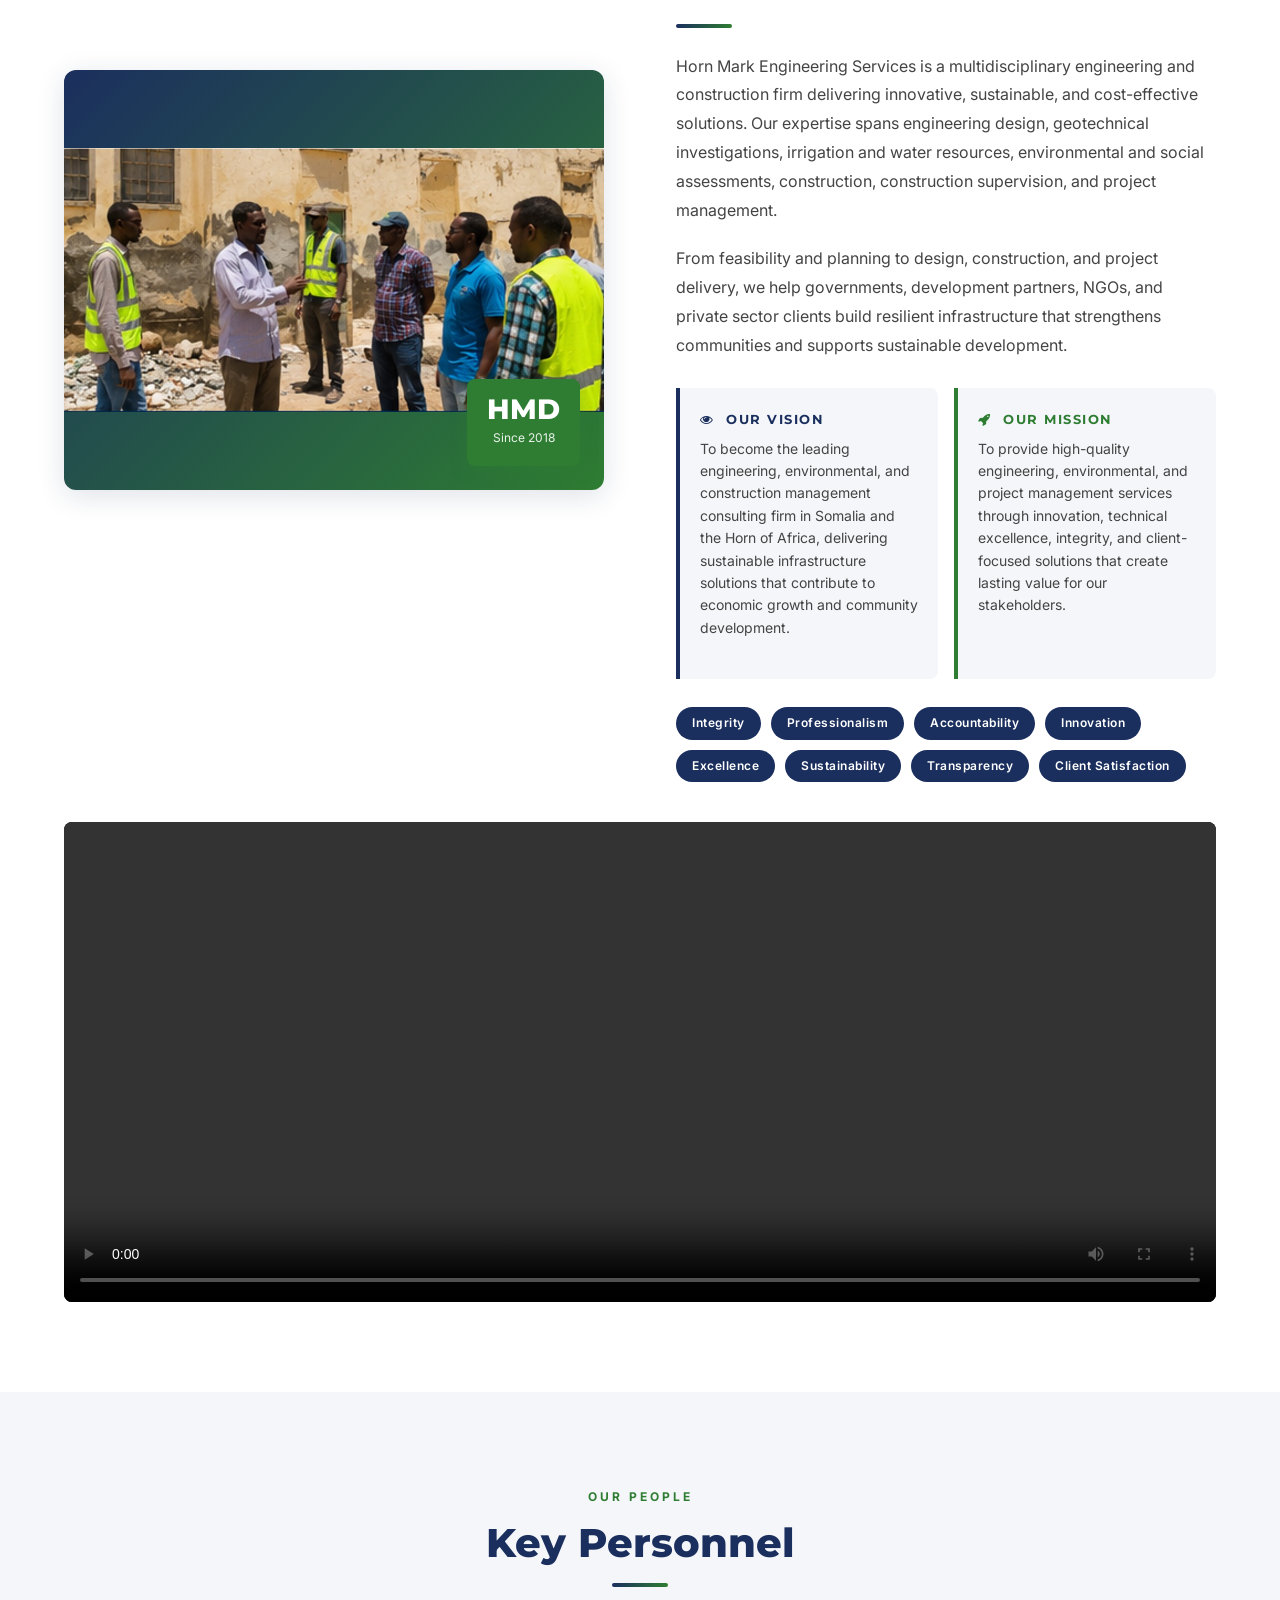
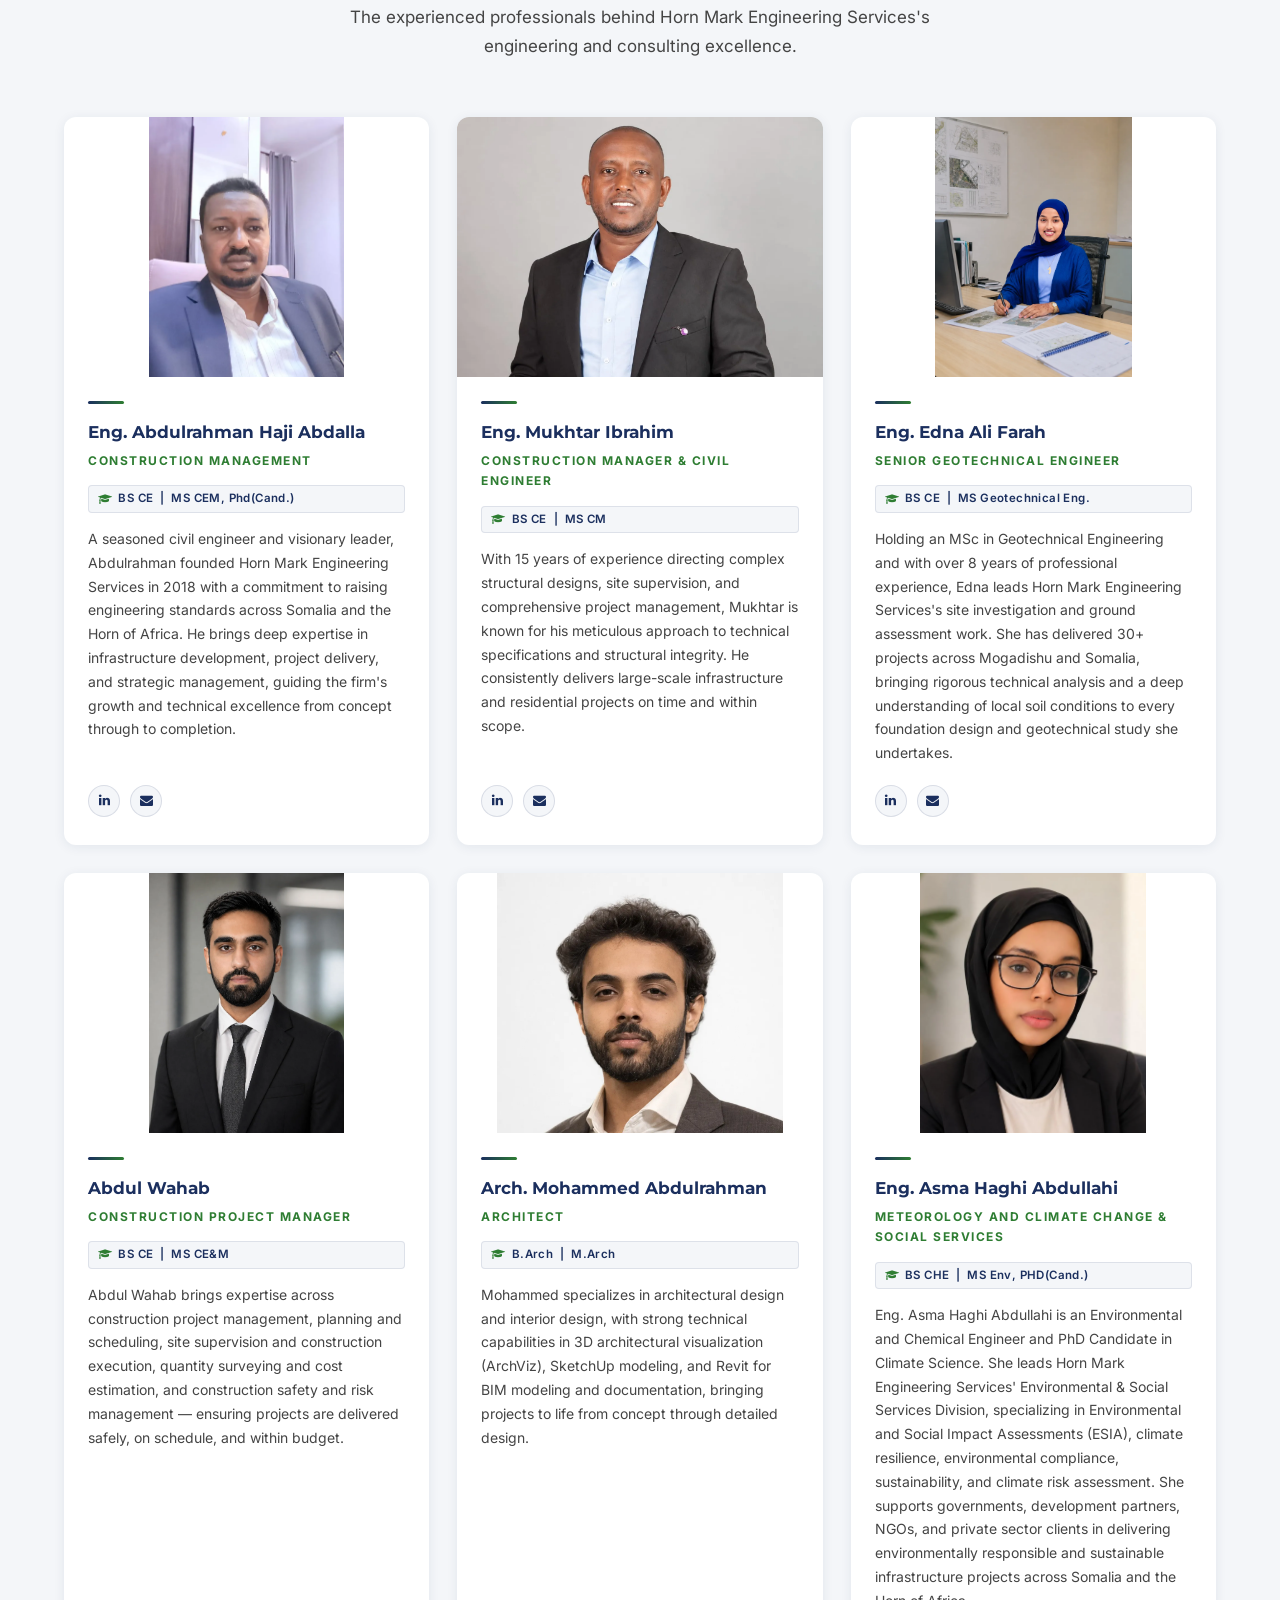
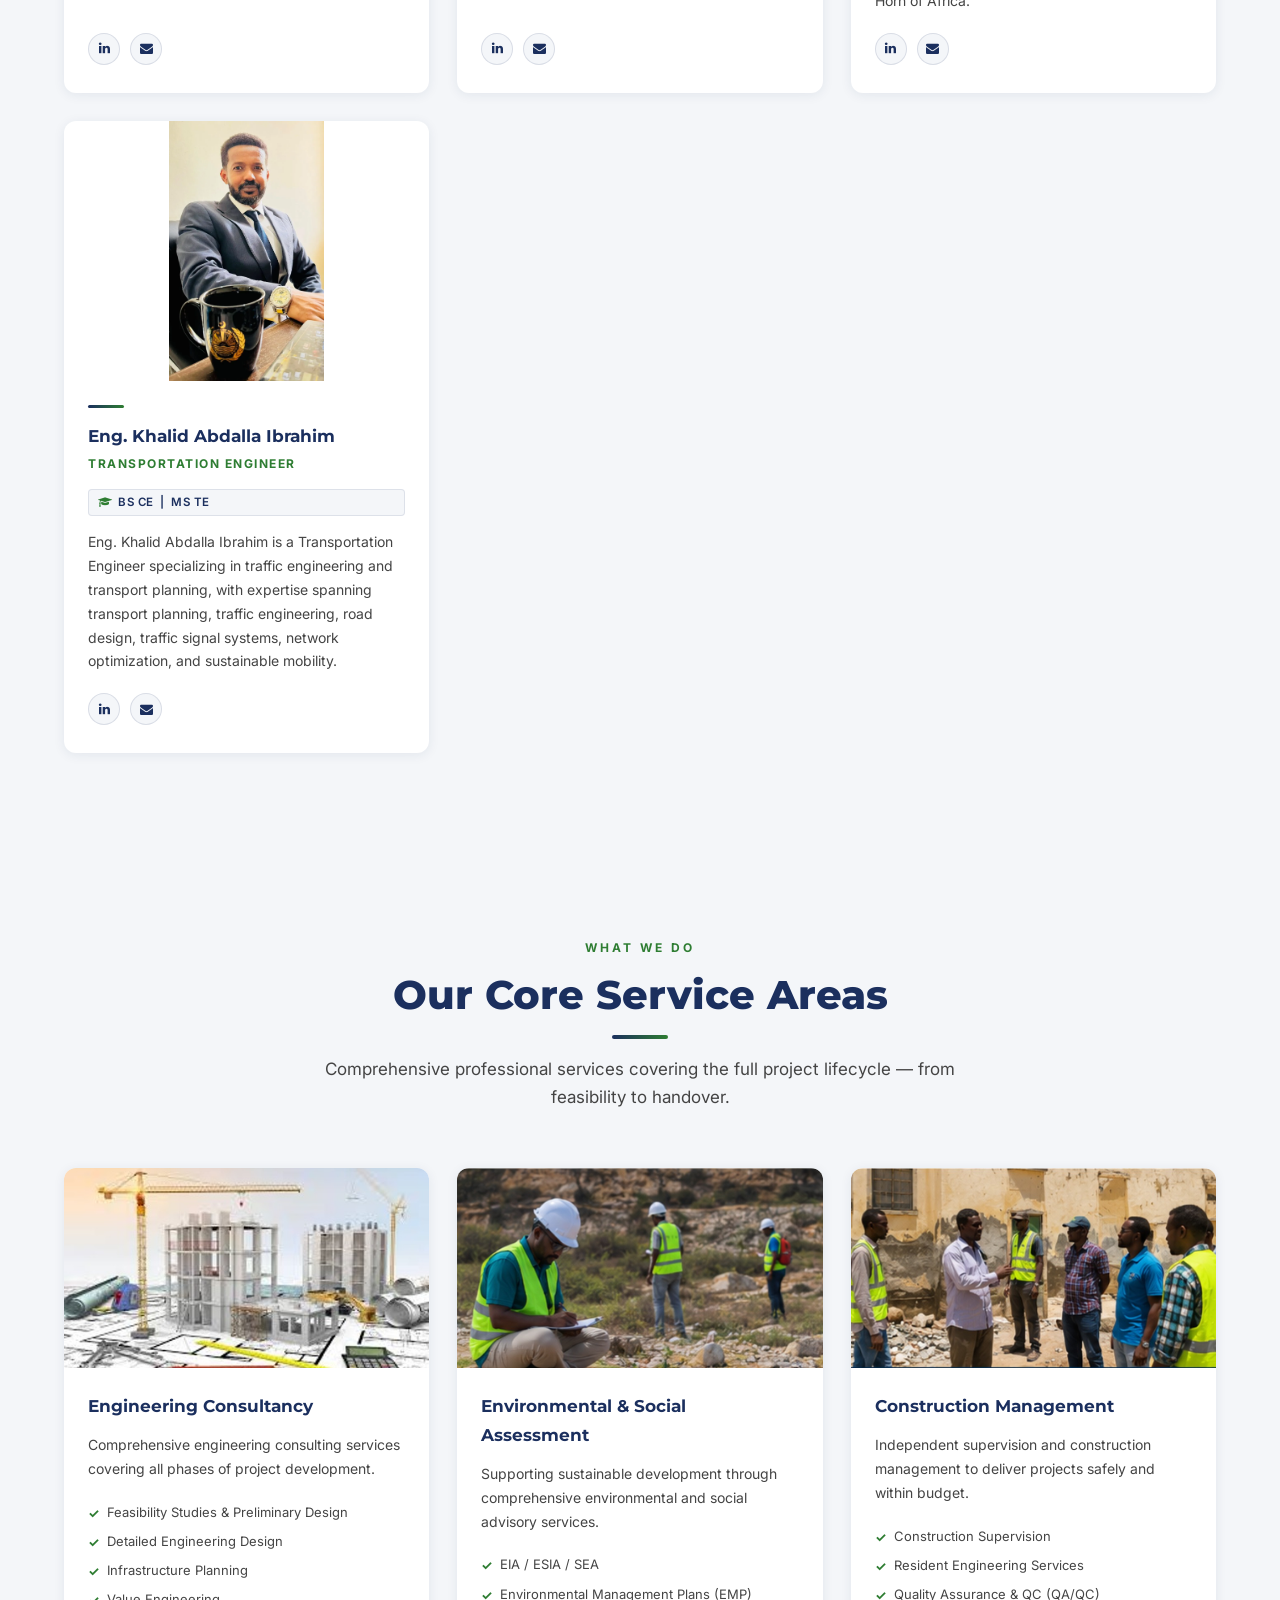
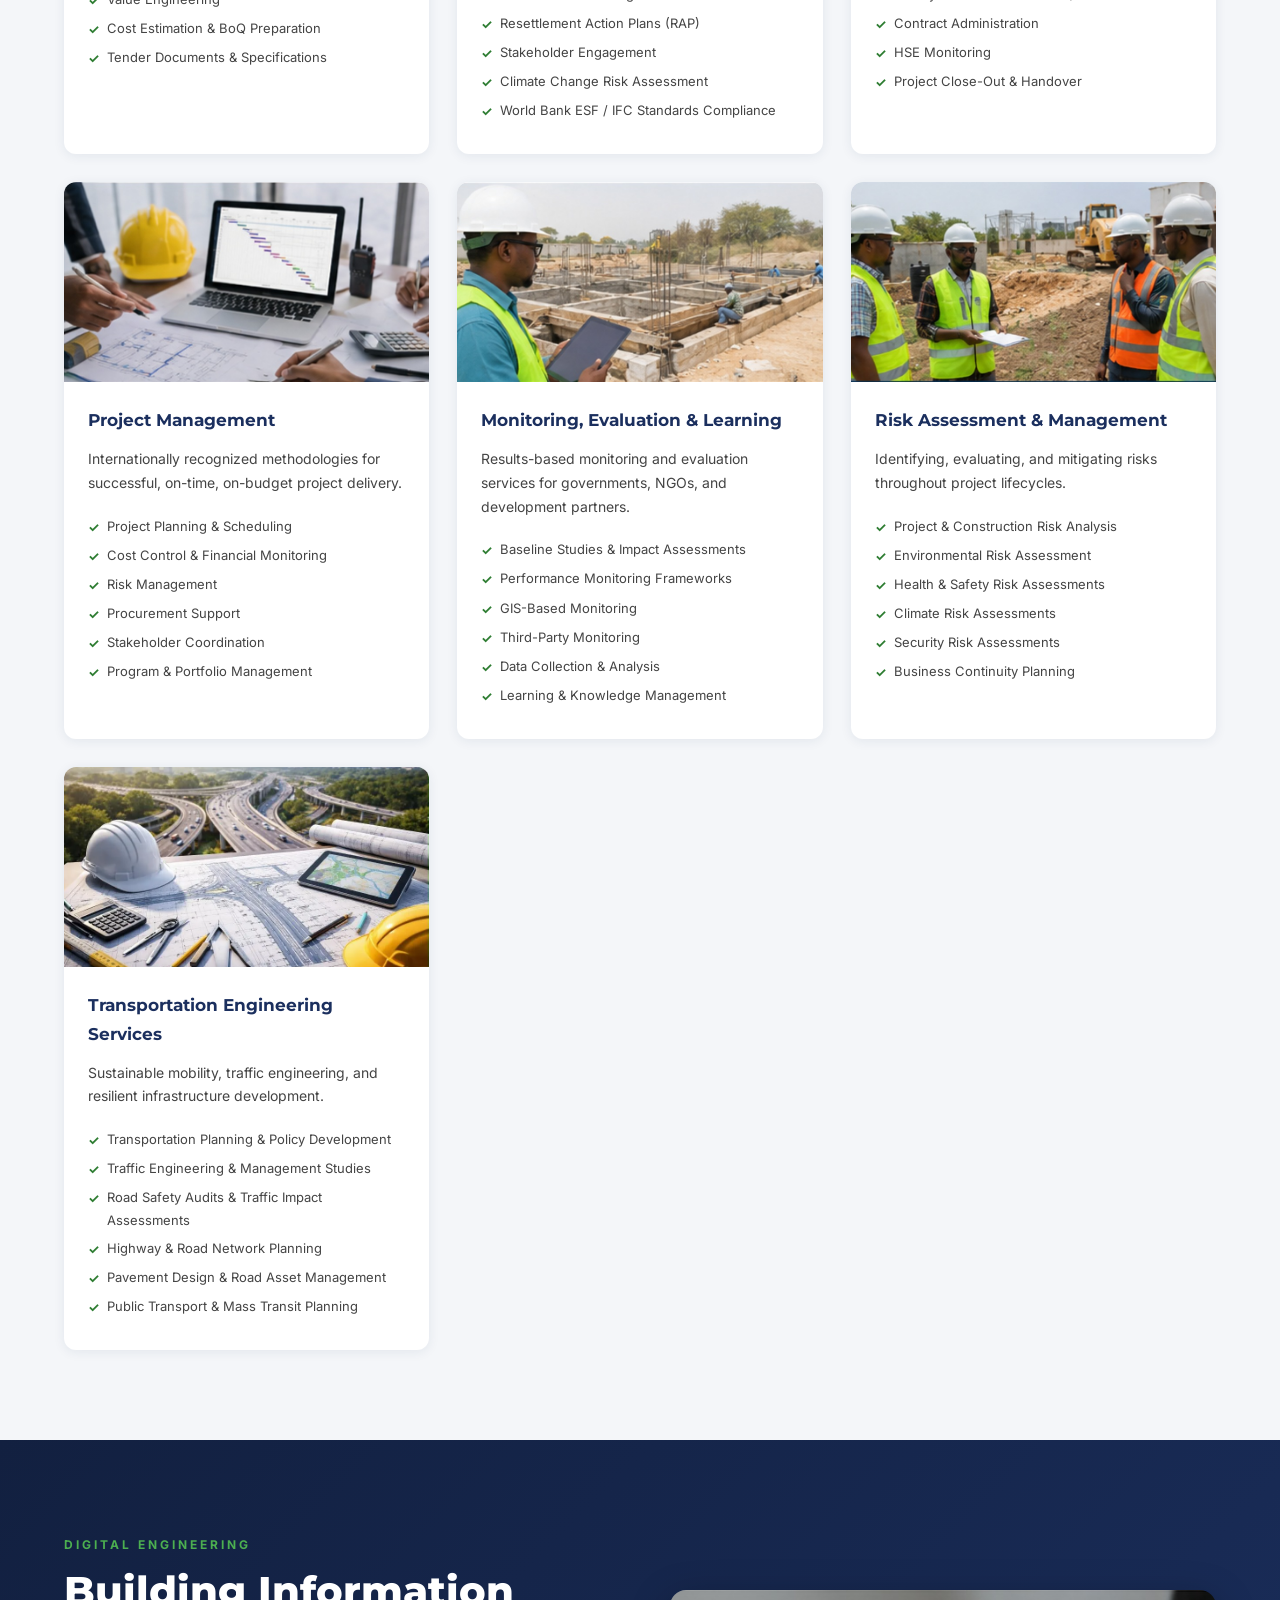
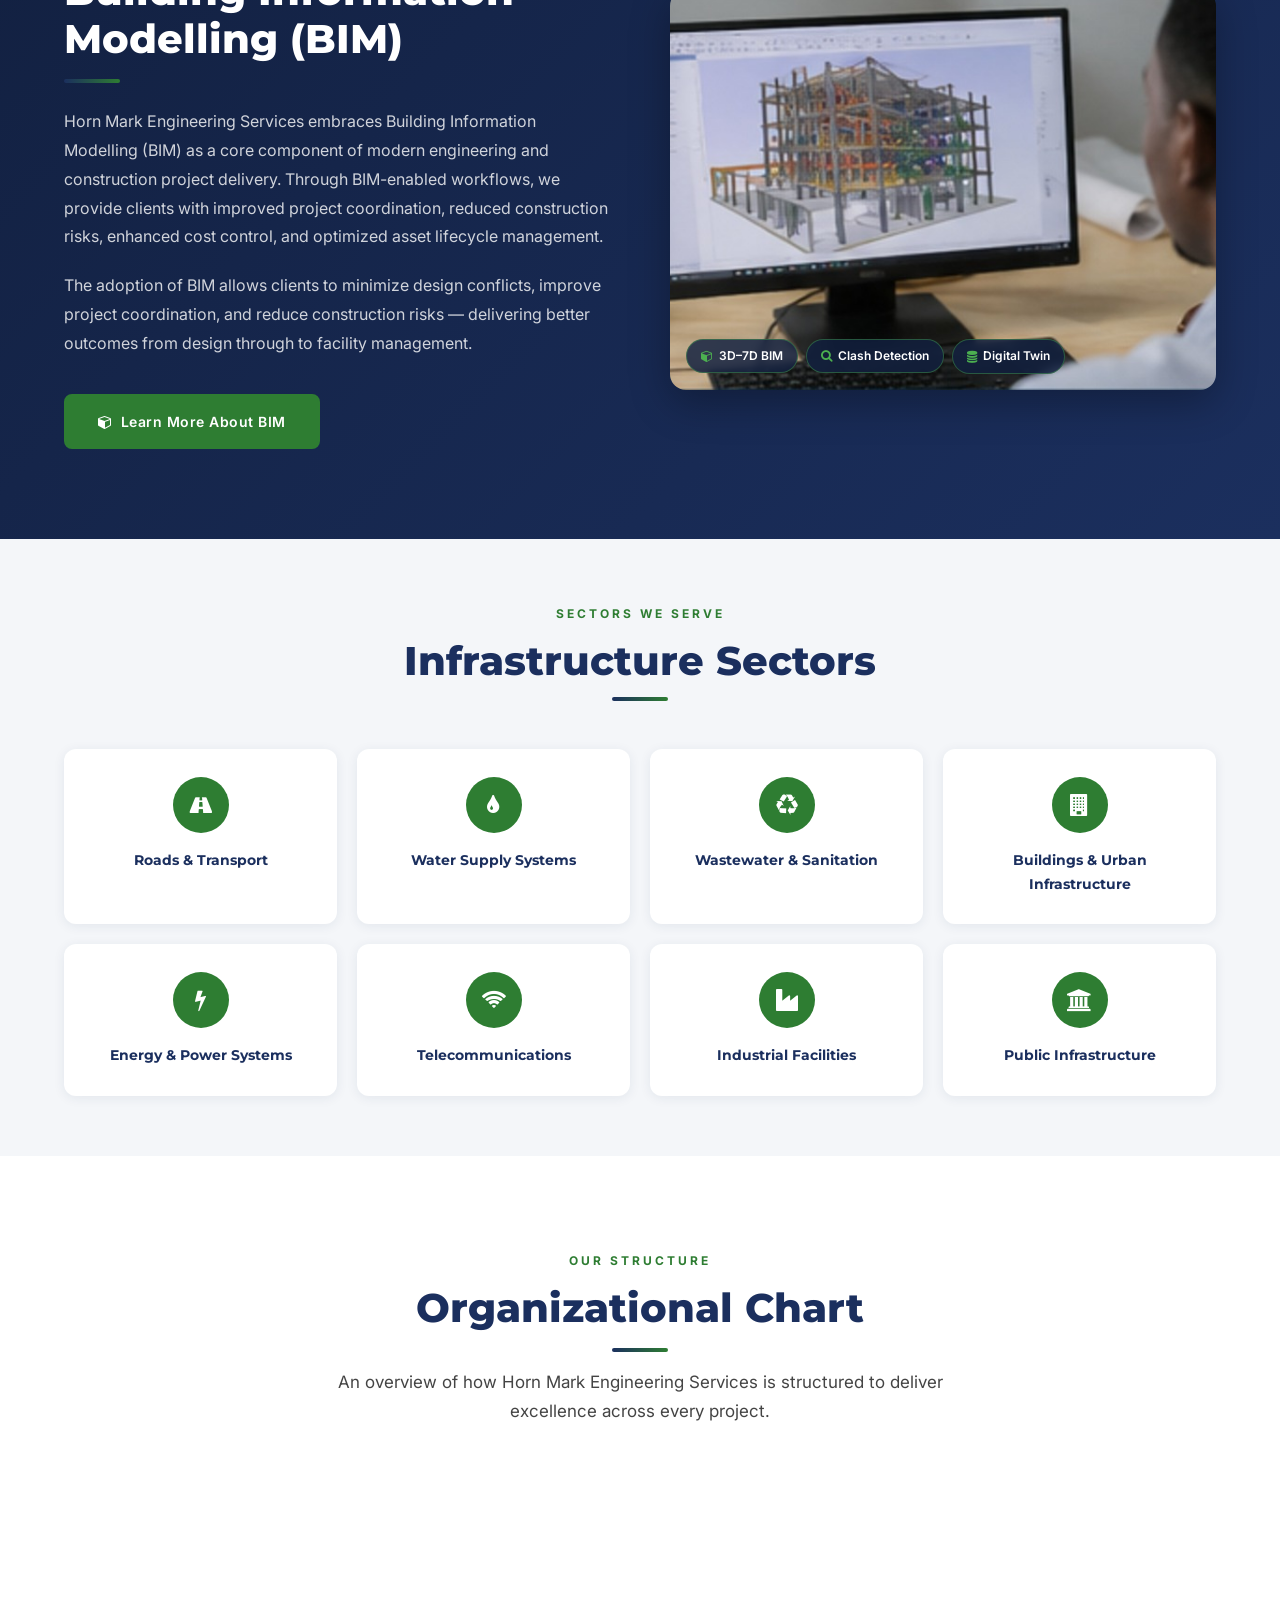
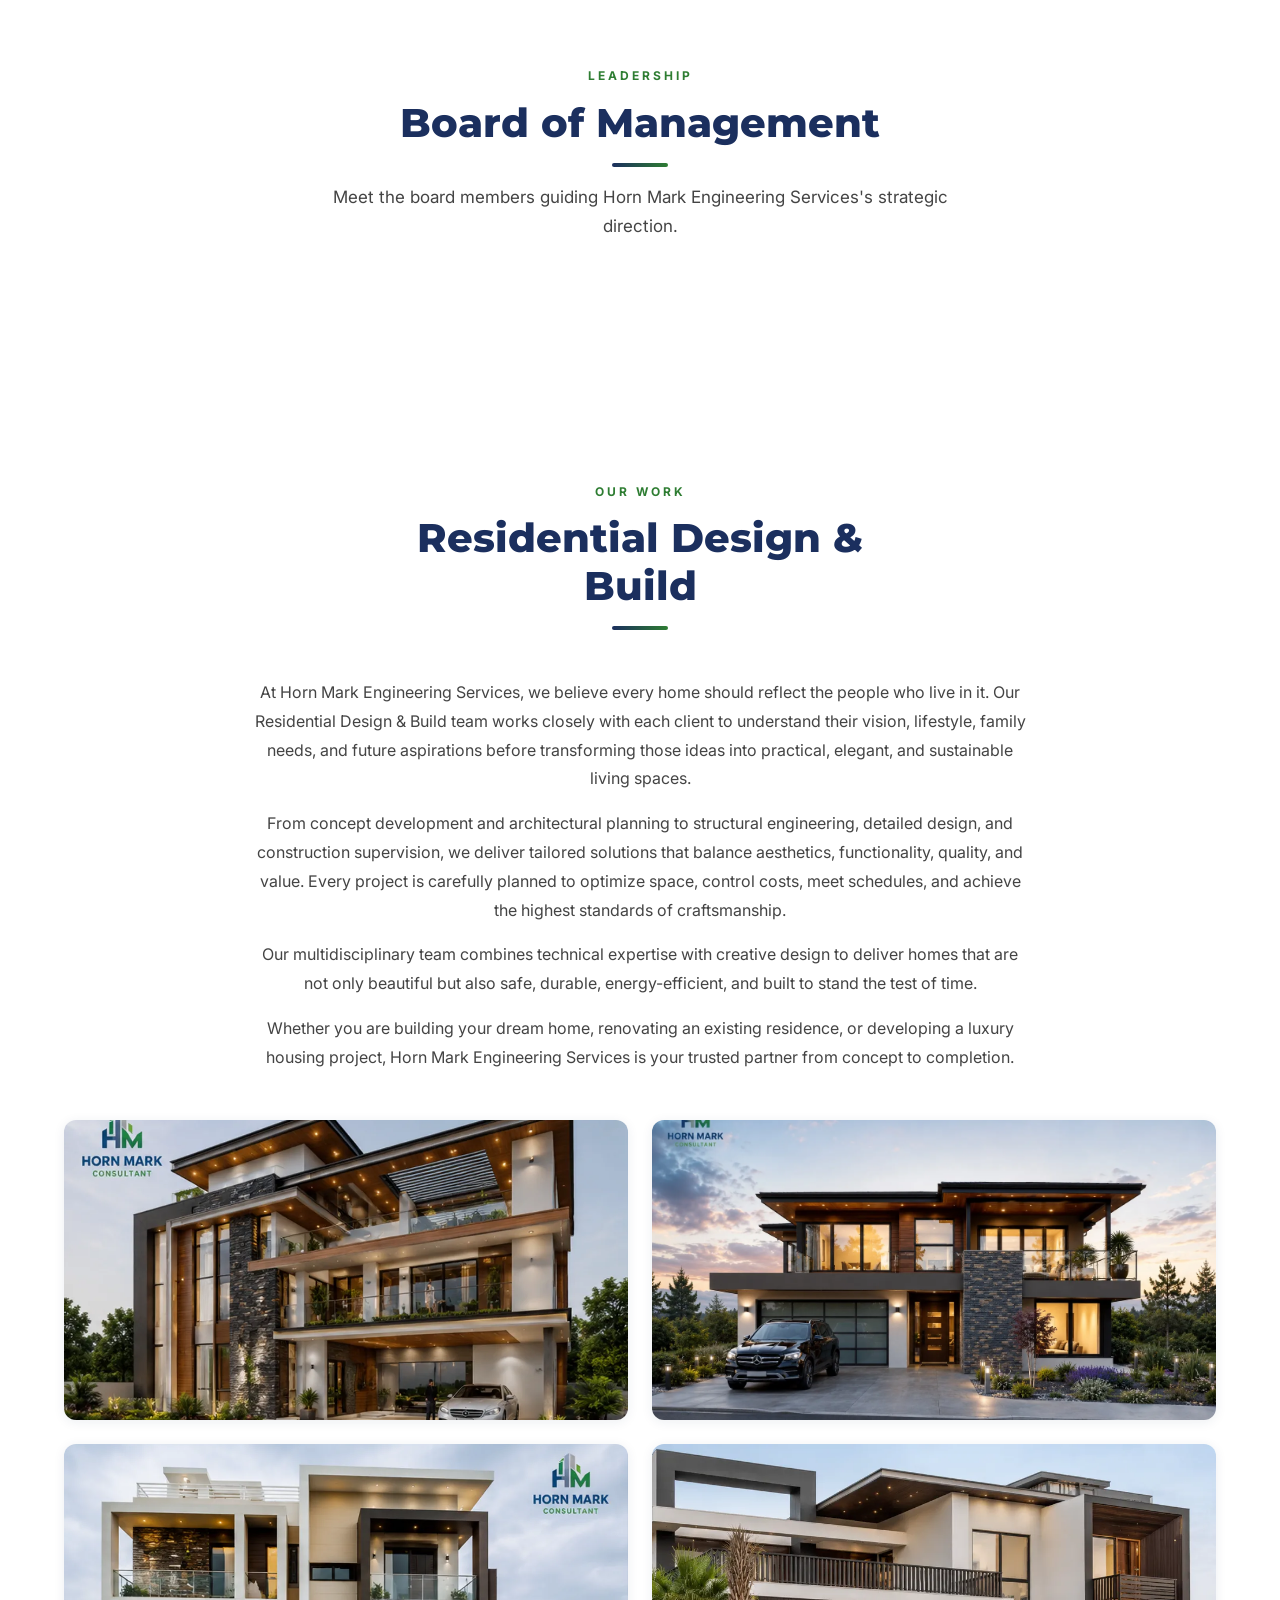
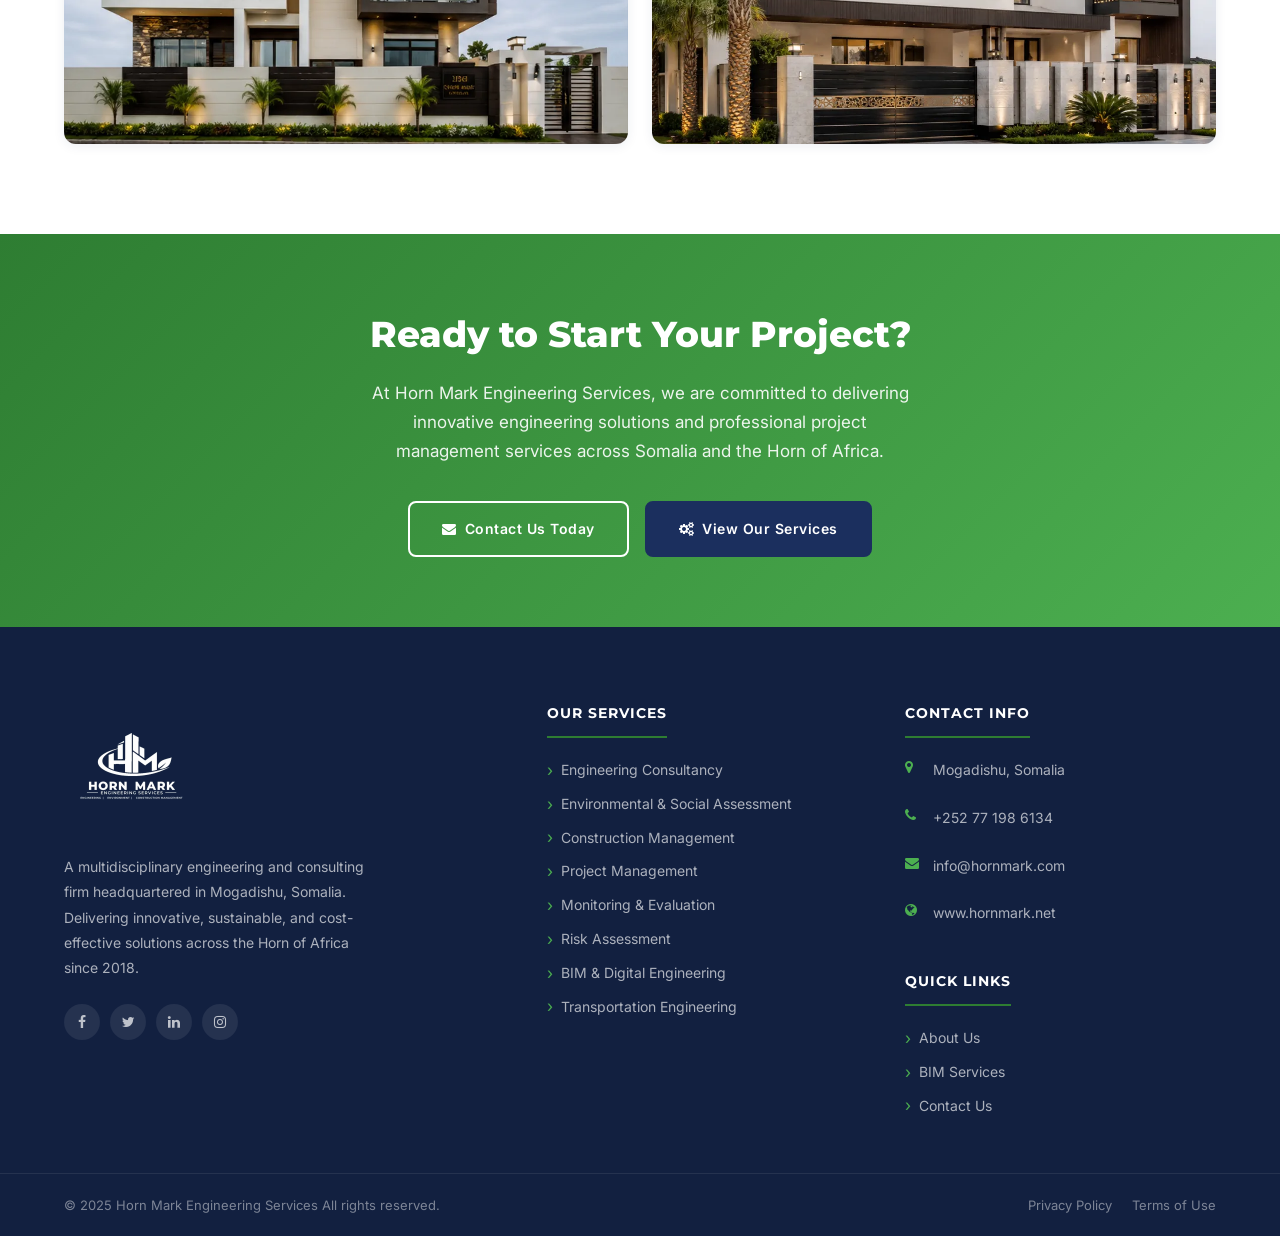
==== commit ee1262e1: "Fix intro video zoom by switching object-fit to contain Co-Authored-By: Claude Sonnet 5 <noreply@ant" ====
--- a/index.html
+++ b/index.html
@@ -1247,7 +1247,7 @@
         src="intro.mp4"
         controls
         preload="metadata"
-        style="width:100%;max-height:480px;object-fit:cover;display:block;border-radius:8px;">
+        style="width:100%;max-height:480px;object-fit:contain;background:#000;display:block;border-radius:8px;">
         Your browser does not support the video tag.
       </video>
     </div>
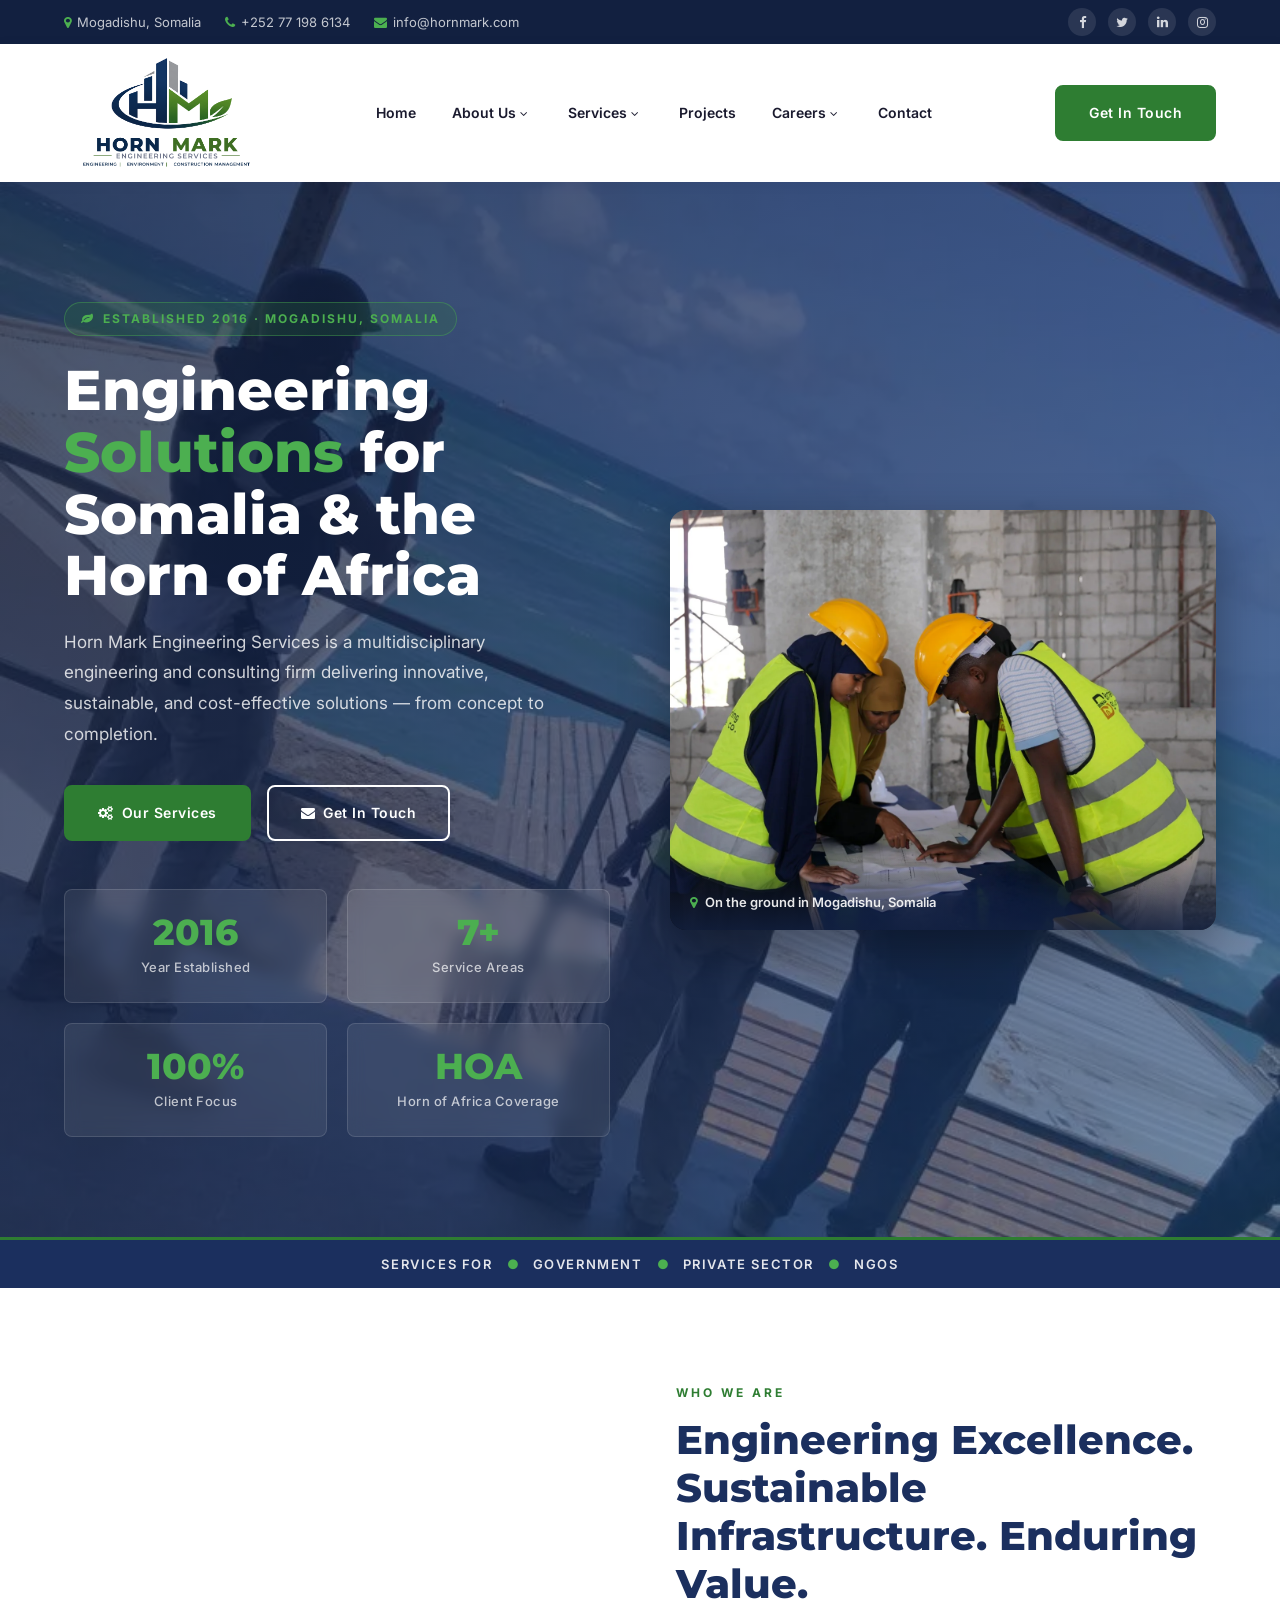
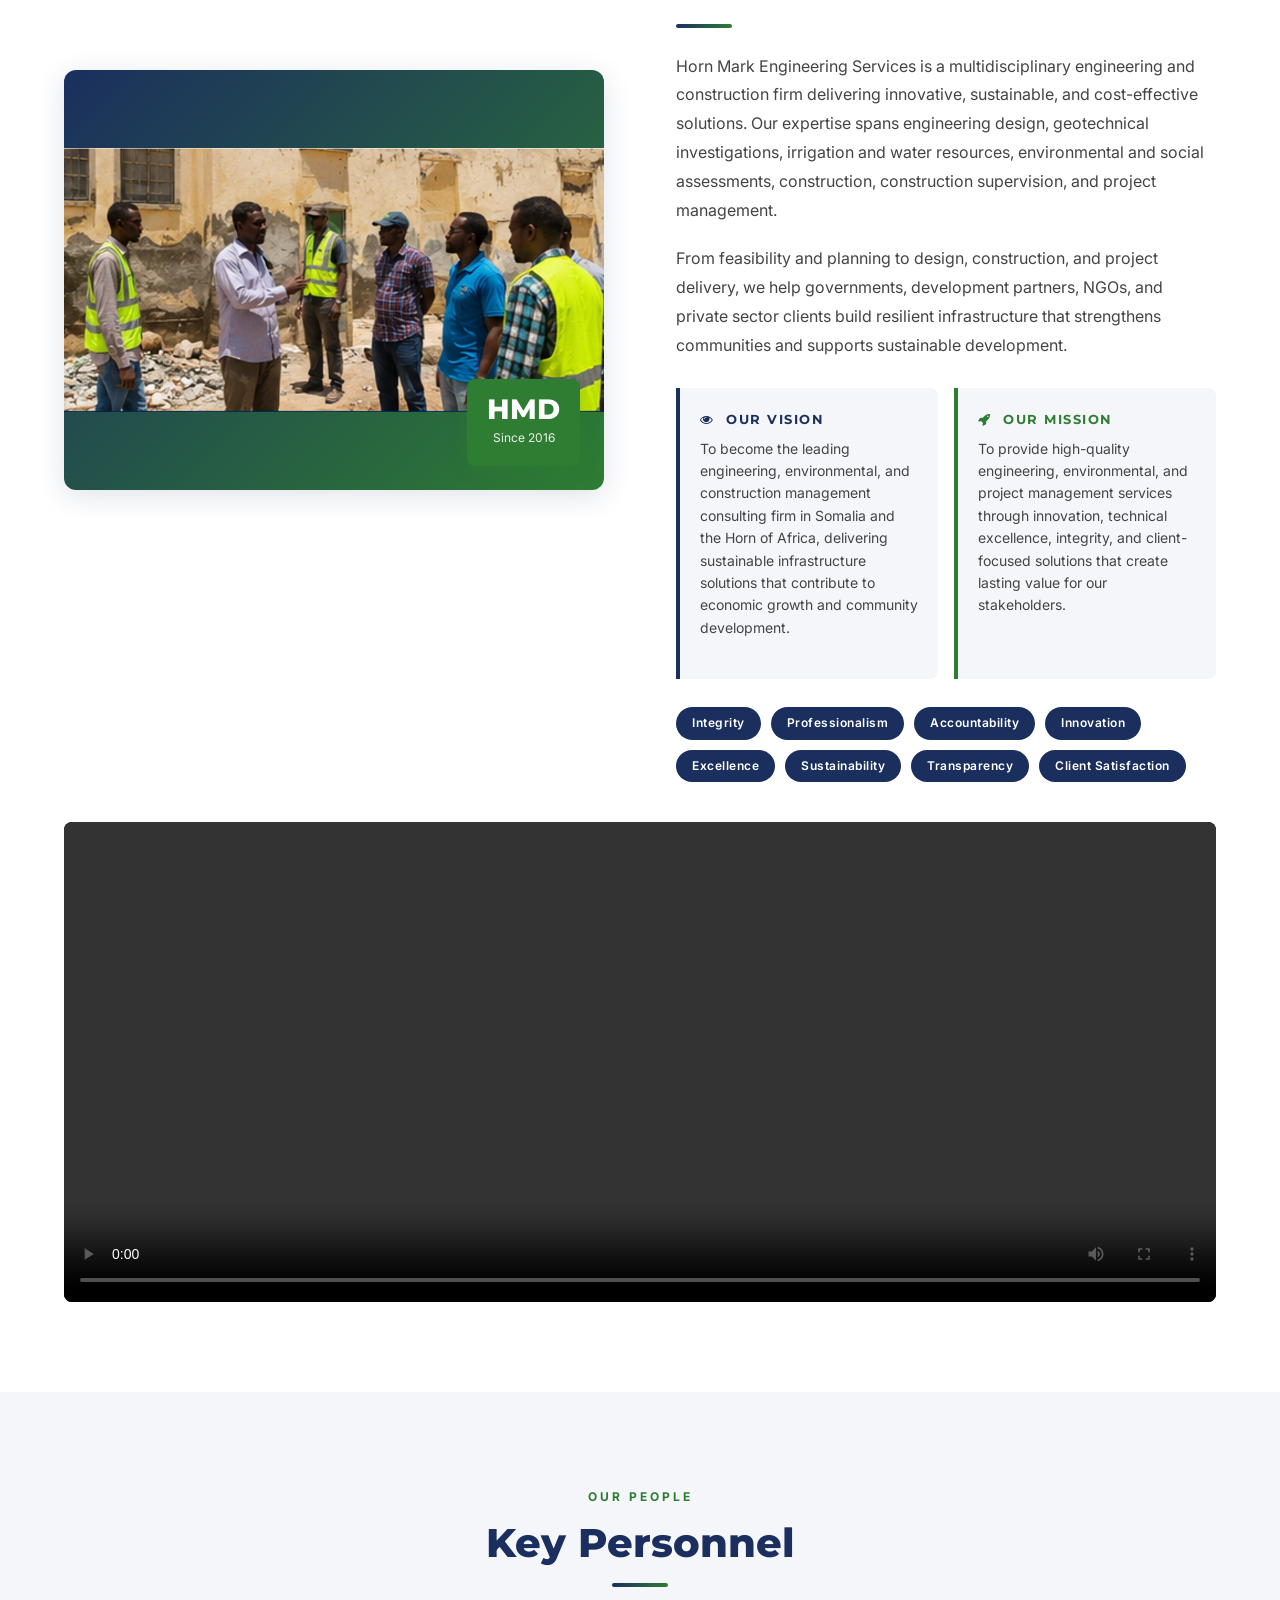
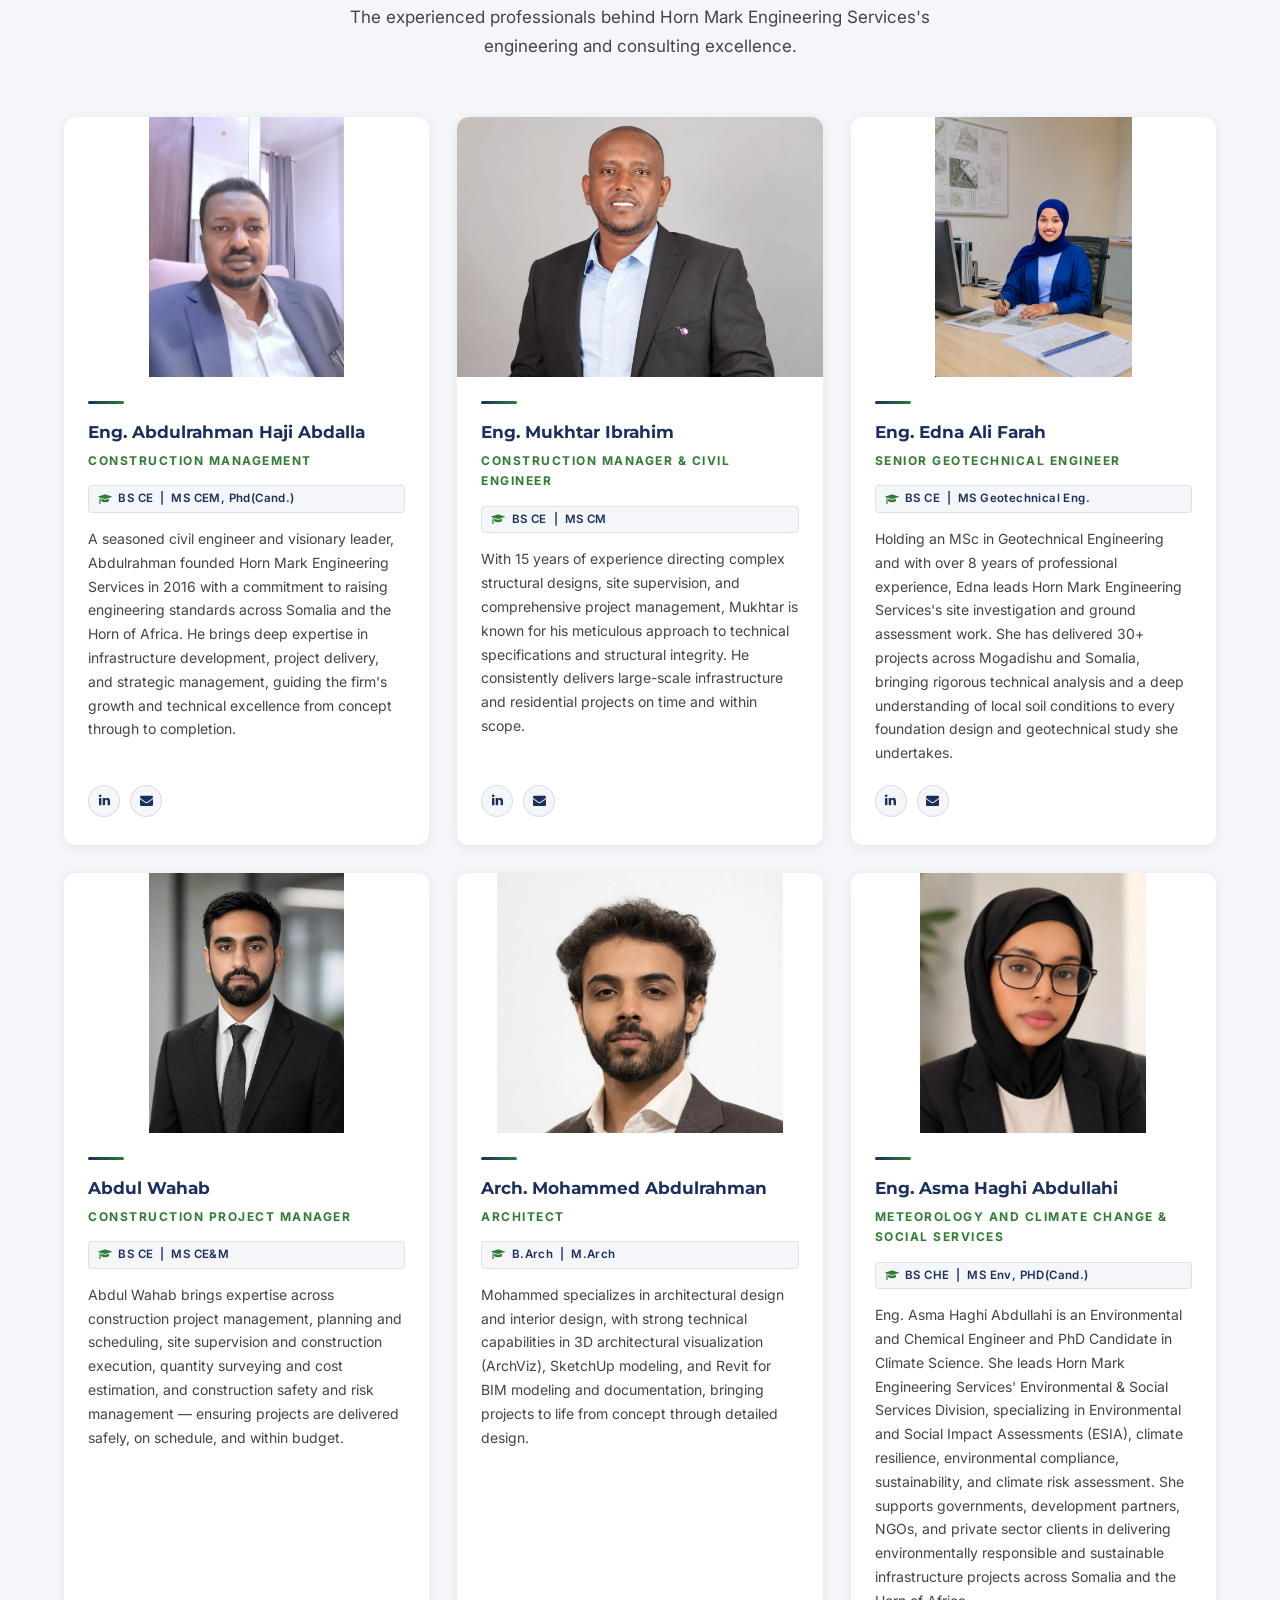
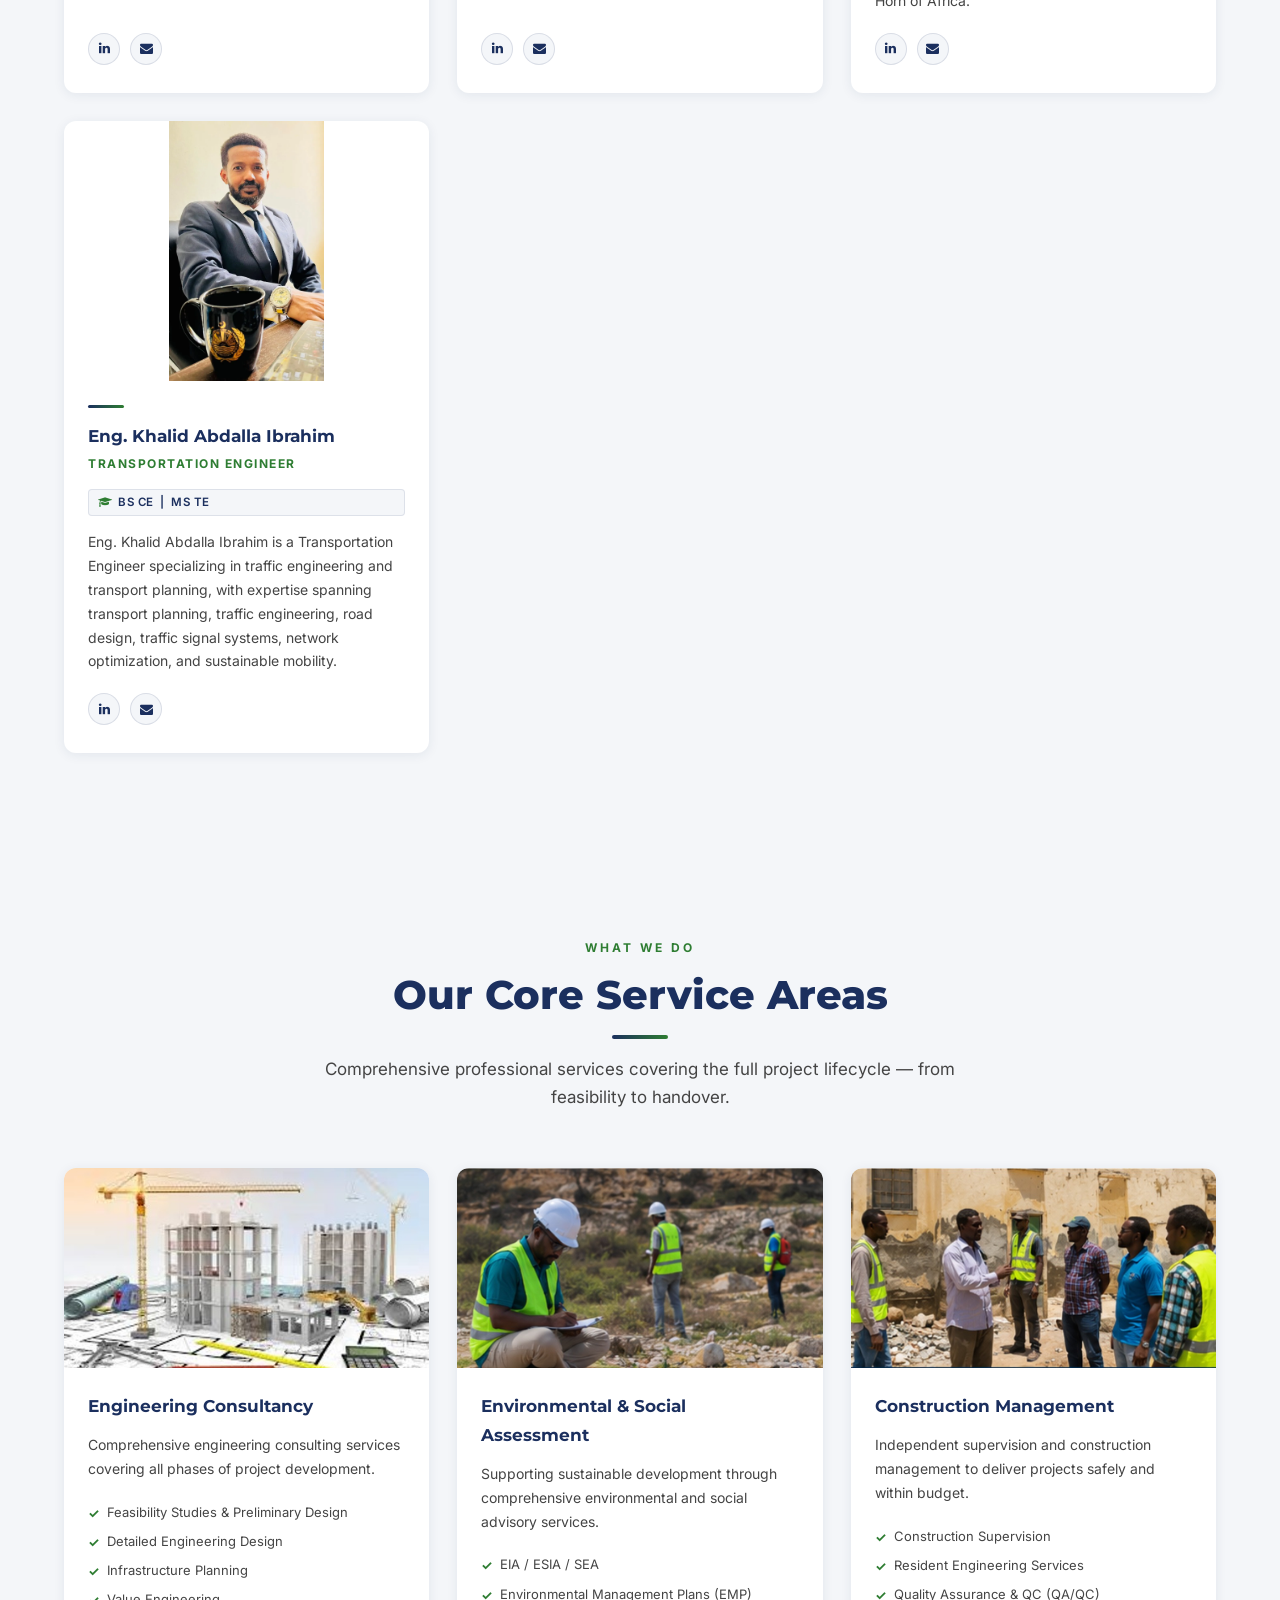
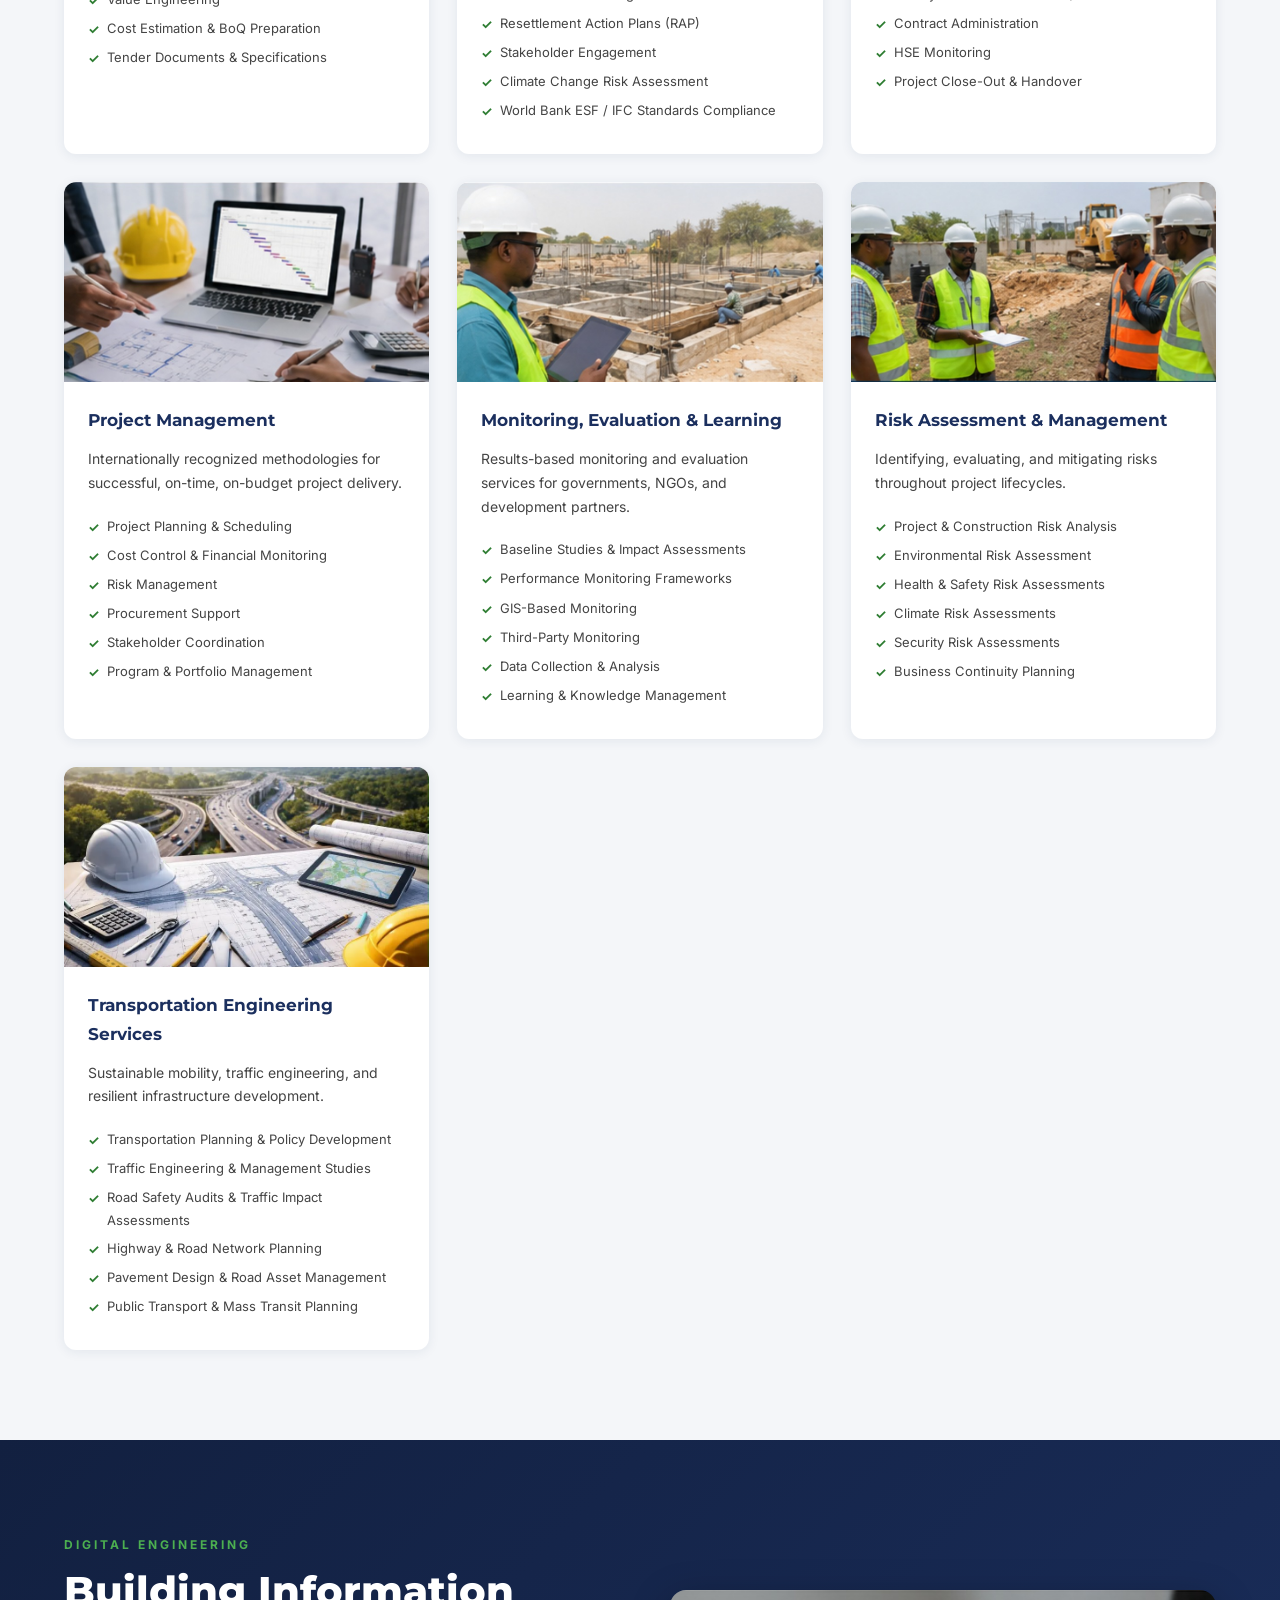
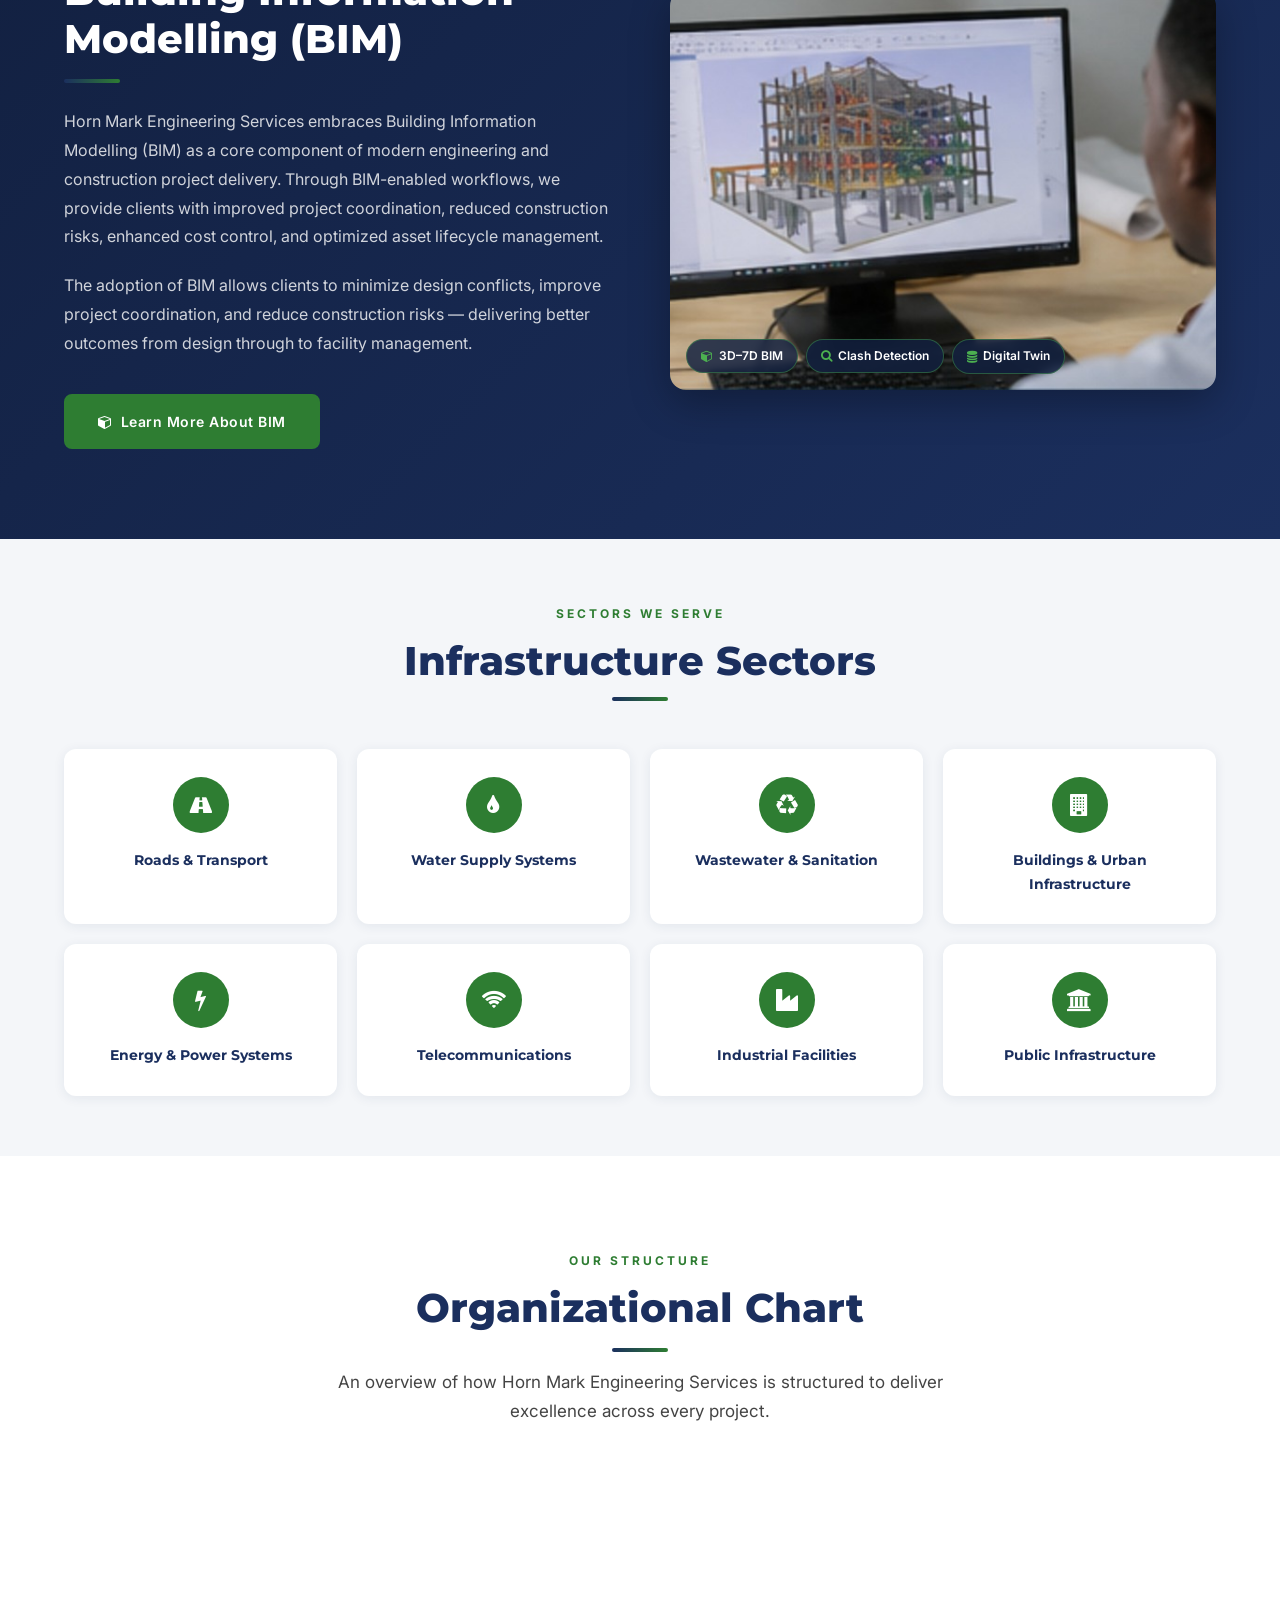
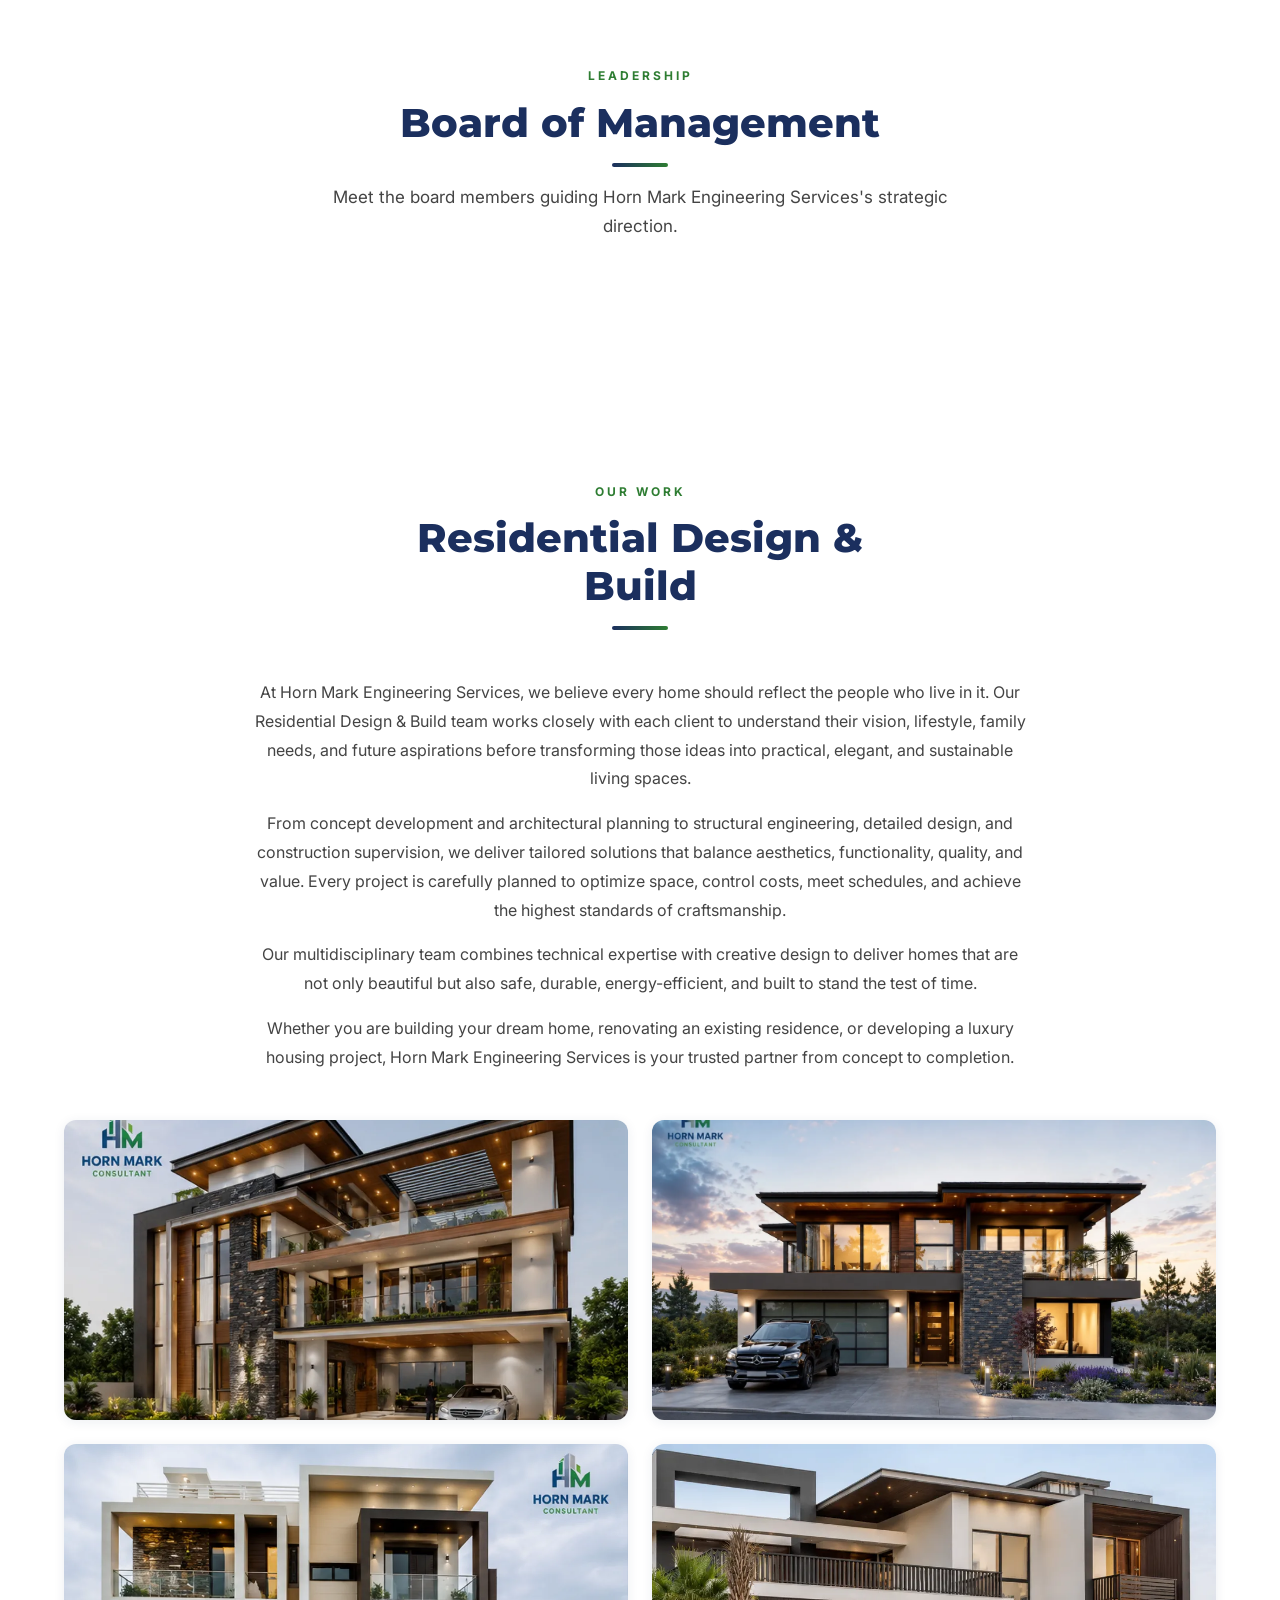
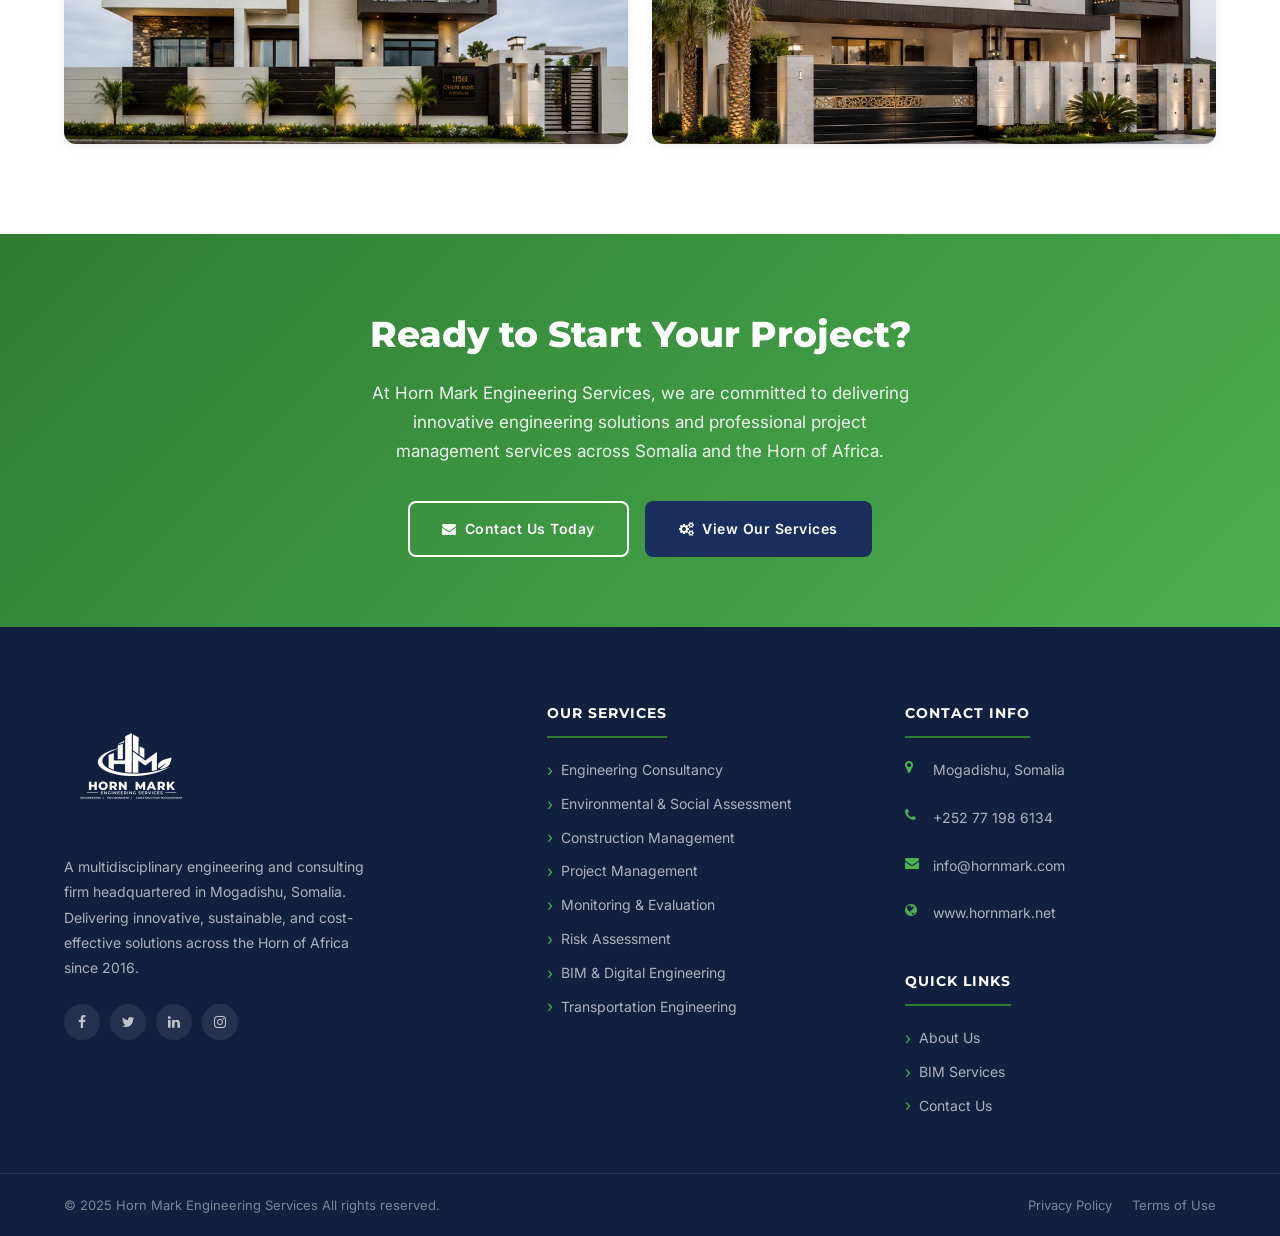
==== commit 96c526d8: "Update founding year references from 2018 to 2016 Co-Authored-By: Claude Sonnet 5 <noreply@anthropic" ====
--- a/index.html
+++ b/index.html
@@ -1147,7 +1147,7 @@
       <div class="hero-content">
         <div class="hero-tag">
           <i class="fa fa-leaf"></i>
-          Established 2018 · Mogadishu, Somalia
+          Established 2016 · Mogadishu, Somalia
         </div>
         <h1>Engineering <span>Solutions</span> for Somalia &amp; the Horn of Africa</h1>
         <p class="hero-desc">Horn Mark Engineering Services is a multidisciplinary engineering and consulting firm delivering innovative, sustainable, and cost-effective solutions — from concept to completion.</p>
@@ -1157,7 +1157,7 @@
         </div>
         <div class="hero-stats">
           <div class="stat-card">
-            <div class="stat-number">2018</div>
+            <div class="stat-number">2016</div>
             <div class="stat-label">Year Established</div>
           </div>
           <div class="stat-card">
@@ -1208,7 +1208,7 @@
         <img src="construction-management-and-supervision.jpeg" alt="HMD team on site" style="width:100%;height:100%;object-fit:cover;display:block;">
         <div class="about-badge">
           <strong>HMD</strong>
-          <span>Since 2018</span>
+          <span>Since 2016</span>
         </div>
       </div>
       <div class="about-content">
@@ -1276,7 +1276,7 @@
           <h3>Eng. Abdulrahman Haji Abdalla</h3>
           <div class="team-card-title">Construction Management</div>
           <div class="team-card-degree"><i class="fa fa-graduation-cap"></i> BS CE &nbsp;|&nbsp; MS CEM, Phd(Cand.)</div>
-          <p class="team-card-bio">A seasoned civil engineer and visionary leader, Abdulrahman founded Horn Mark Engineering Services in 2018 with a commitment to raising engineering standards across Somalia and the Horn of Africa. He brings deep expertise in infrastructure development, project delivery, and strategic management, guiding the firm's growth and technical excellence from concept through to completion.</p>
+          <p class="team-card-bio">A seasoned civil engineer and visionary leader, Abdulrahman founded Horn Mark Engineering Services in 2016 with a commitment to raising engineering standards across Somalia and the Horn of Africa. He brings deep expertise in infrastructure development, project delivery, and strategic management, guiding the firm's growth and technical excellence from concept through to completion.</p>
           <div class="team-card-social">
             <a href="#" title="LinkedIn"><i class="fa fa-linkedin"></i></a>
             <a href="#" title="Email"><i class="fa fa-envelope"></i></a>
@@ -1670,7 +1670,7 @@
 
       <div class="footer-brand">
         <a href="#"><img src="hornmark2.webp" alt="Horn Mark Engineering Services Logo"></a>
-        <p>A multidisciplinary engineering and consulting firm headquartered in Mogadishu, Somalia. Delivering innovative, sustainable, and cost-effective solutions across the Horn of Africa since 2018.</p>
+        <p>A multidisciplinary engineering and consulting firm headquartered in Mogadishu, Somalia. Delivering innovative, sustainable, and cost-effective solutions across the Horn of Africa since 2016.</p>
         <div class="footer-social">
           <a href="#" title="Facebook"><i class="fa fa-facebook"></i></a>
           <a href="#" title="Twitter"><i class="fa fa-twitter"></i></a>
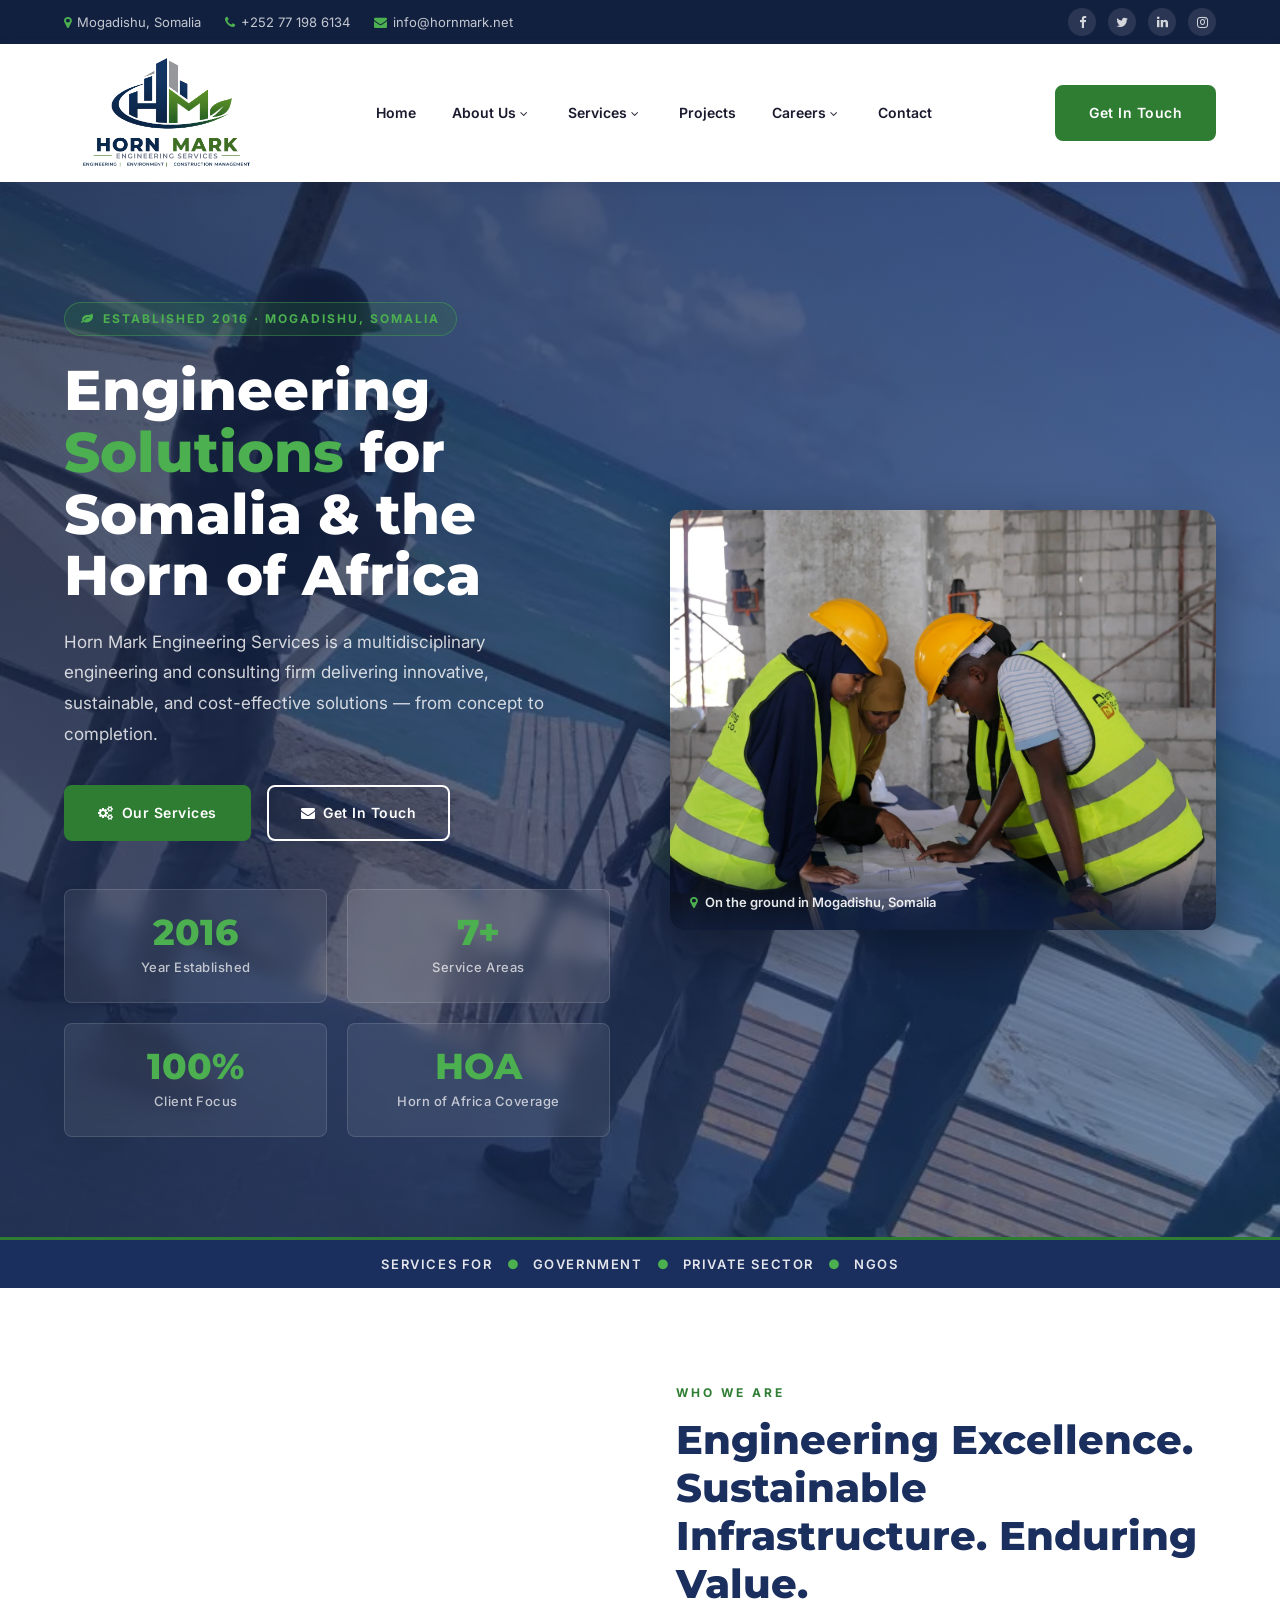
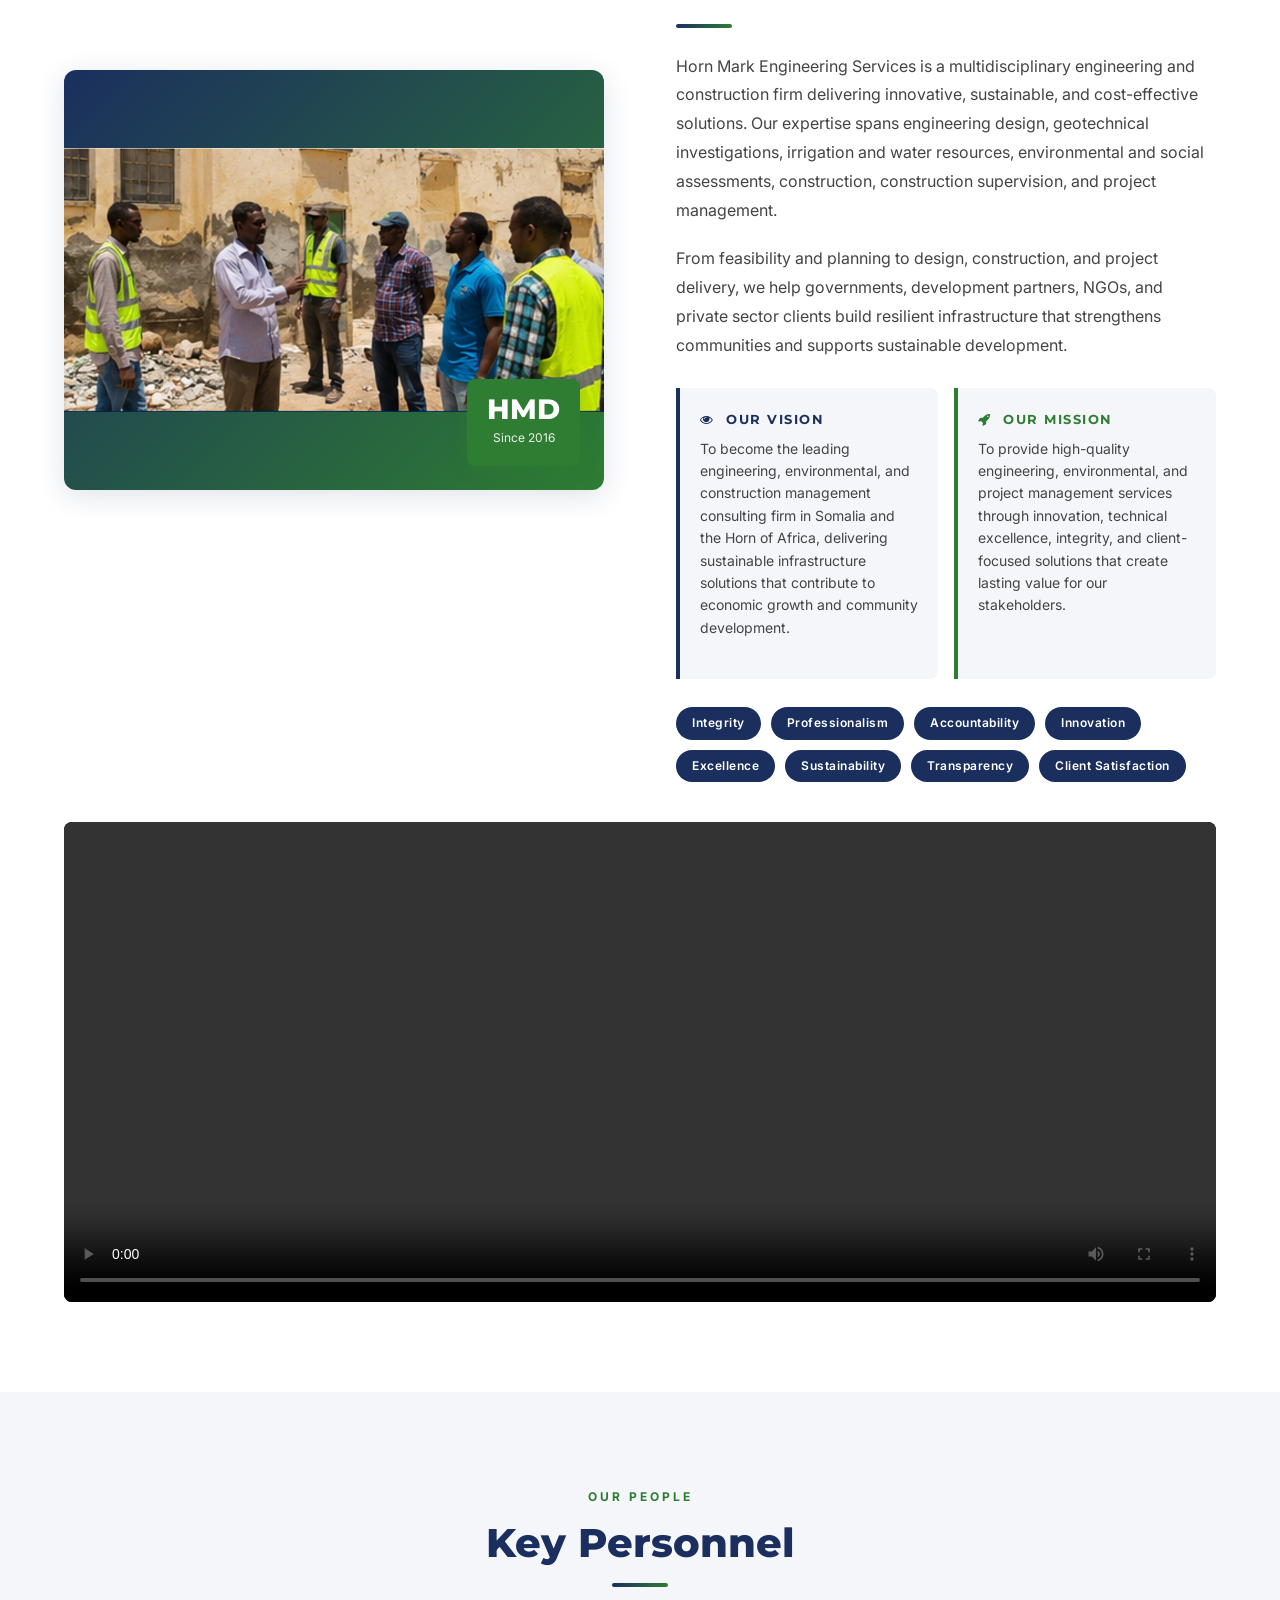
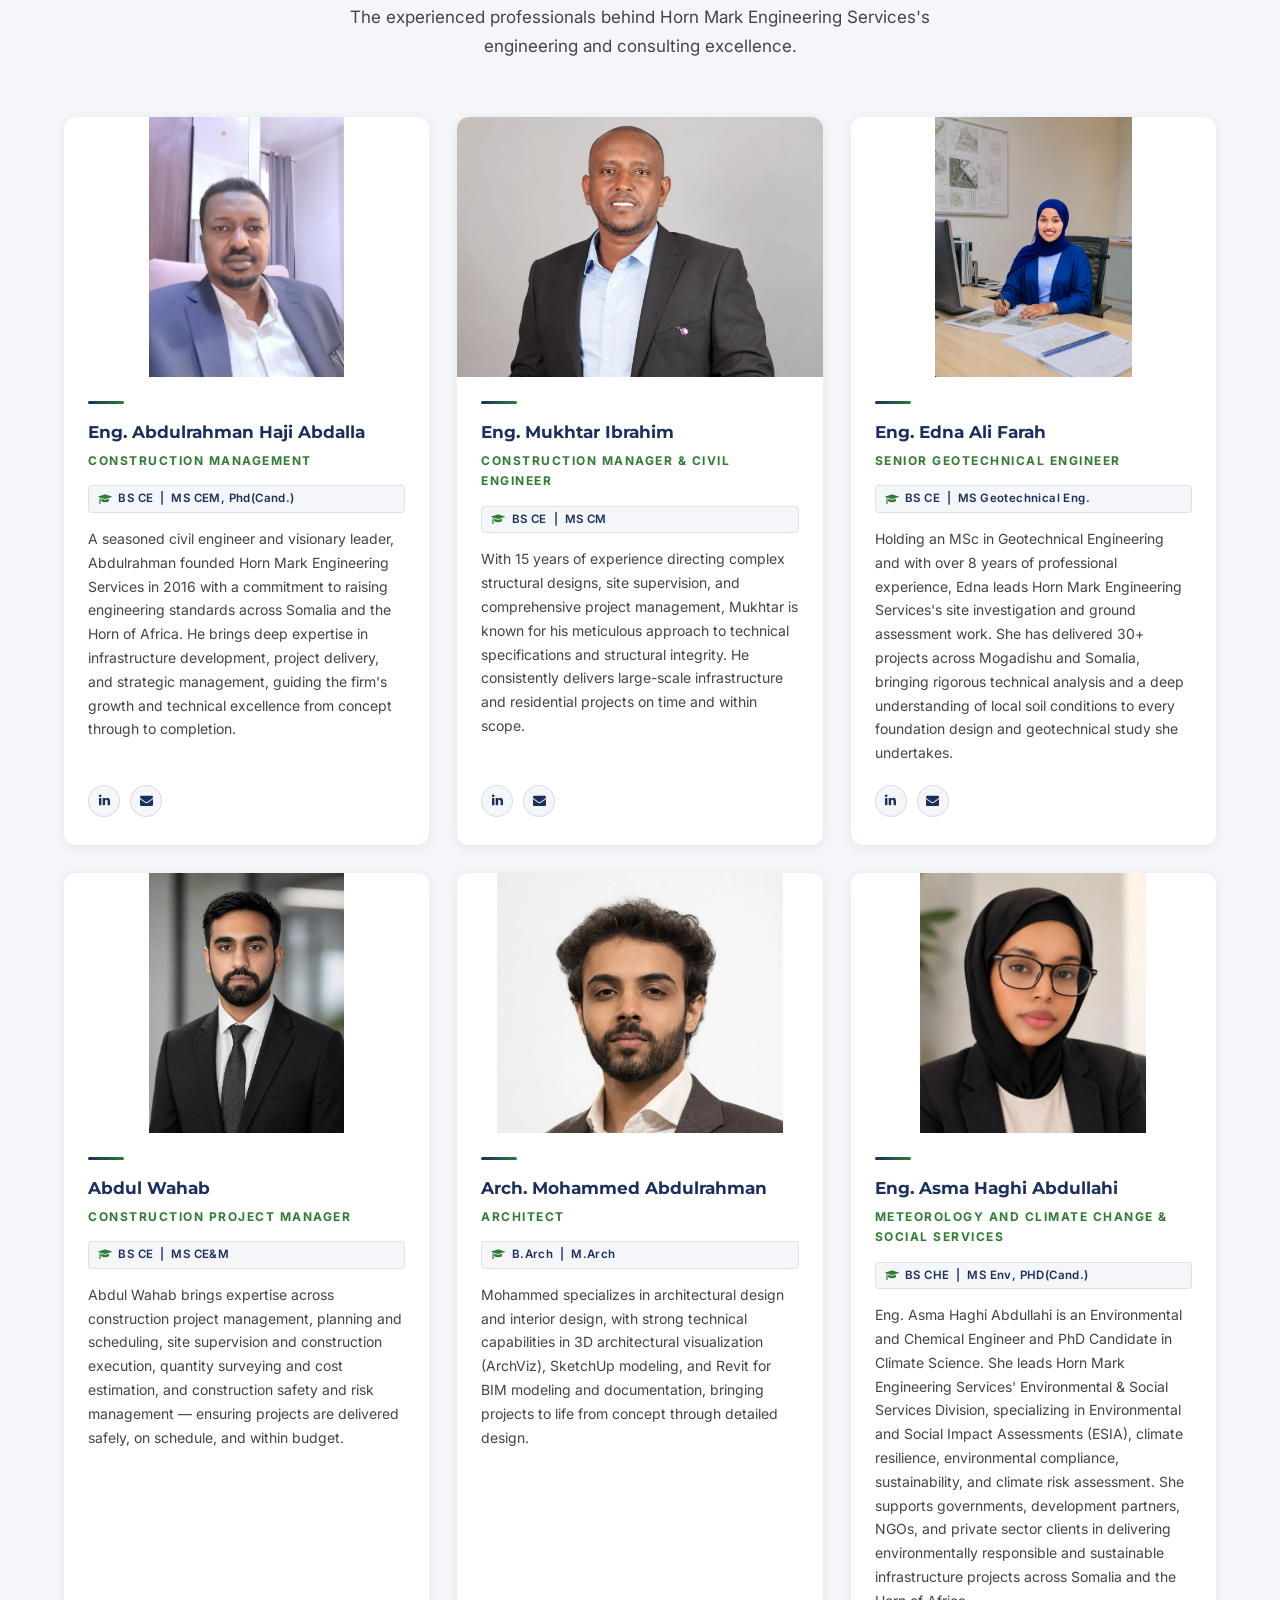
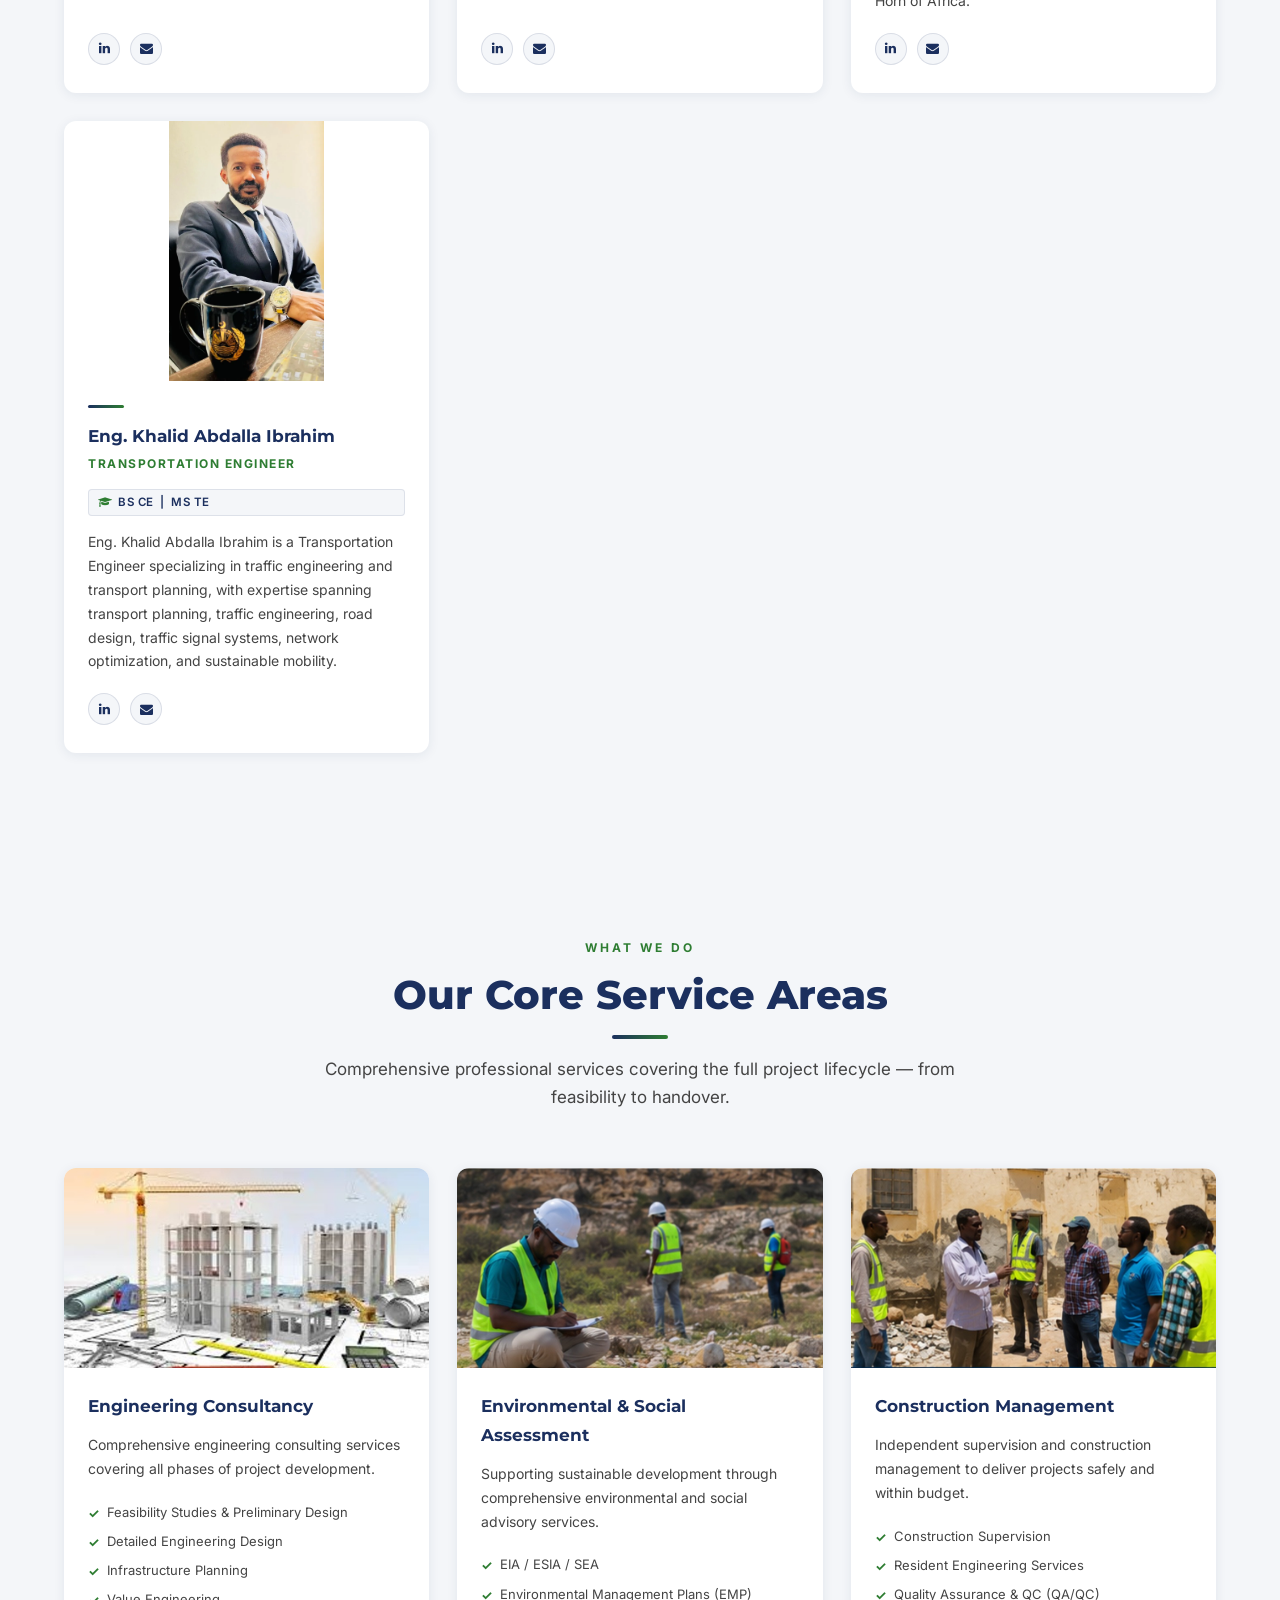
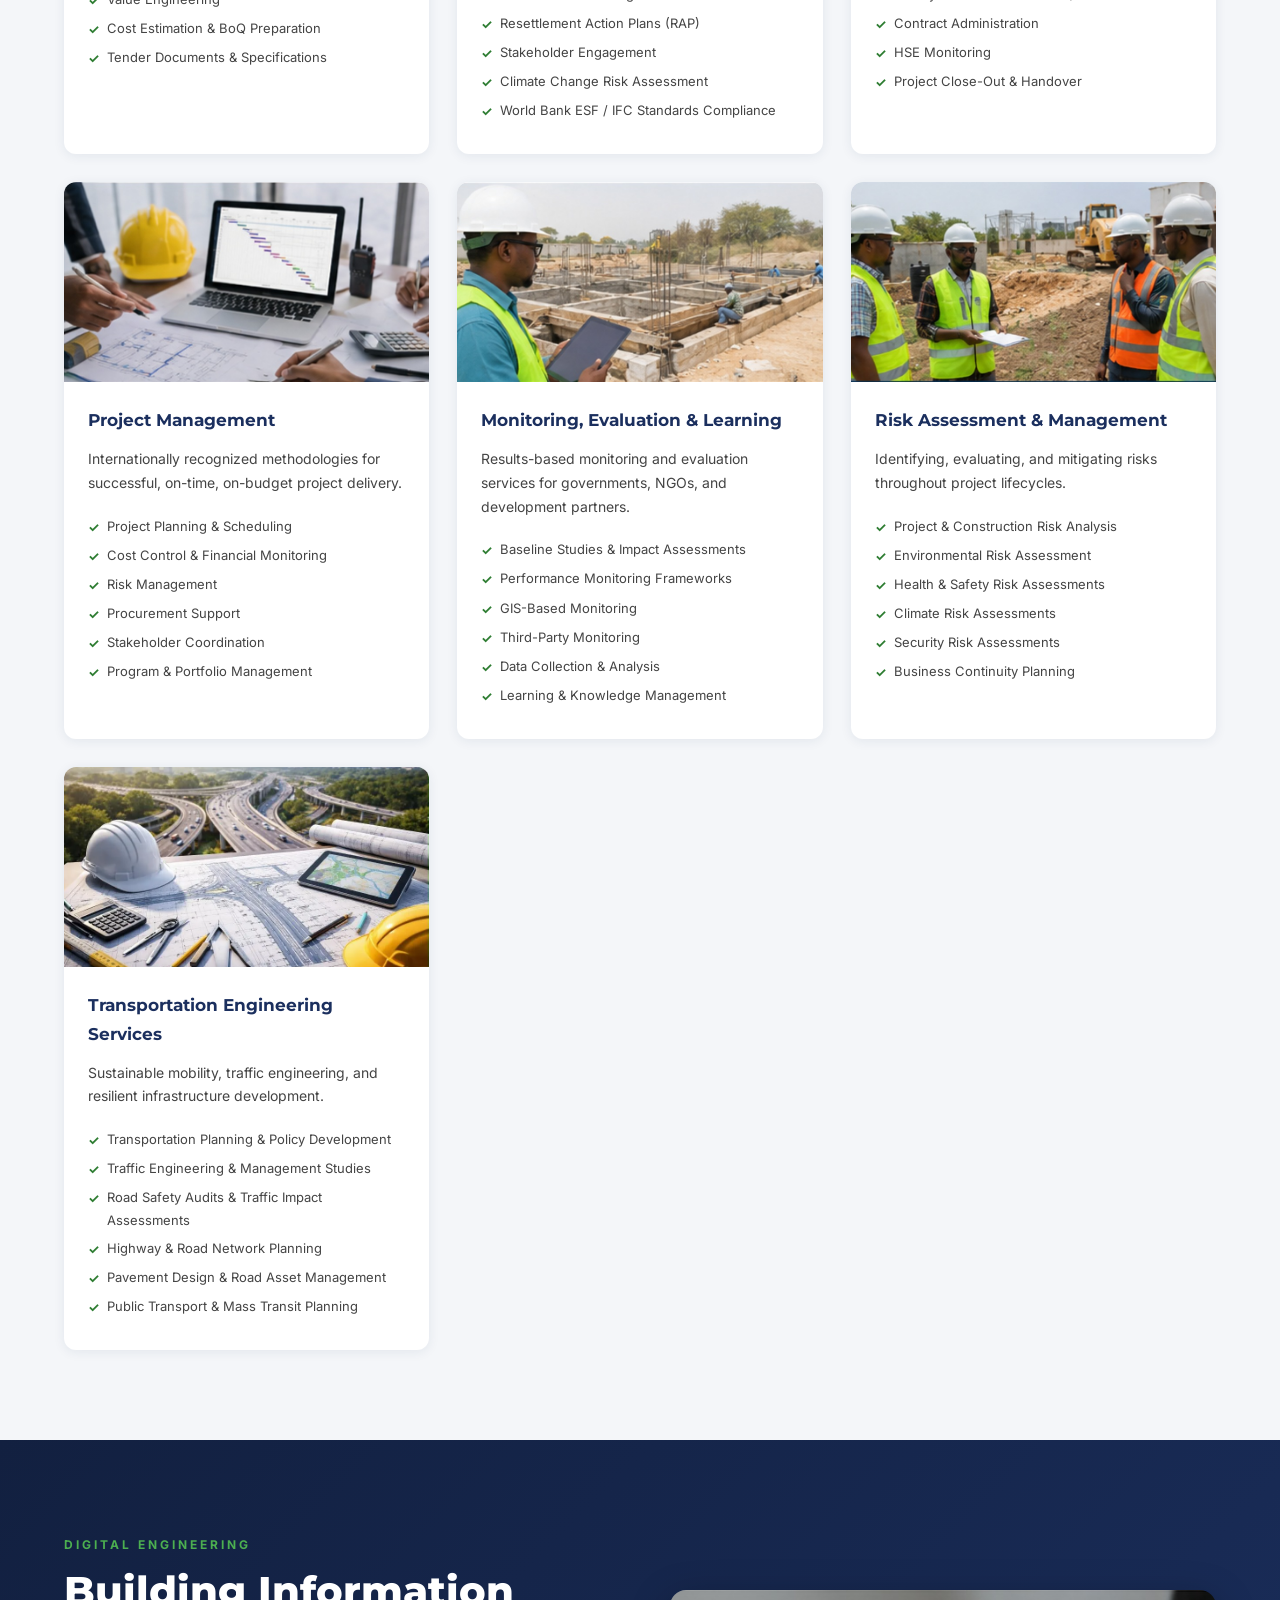
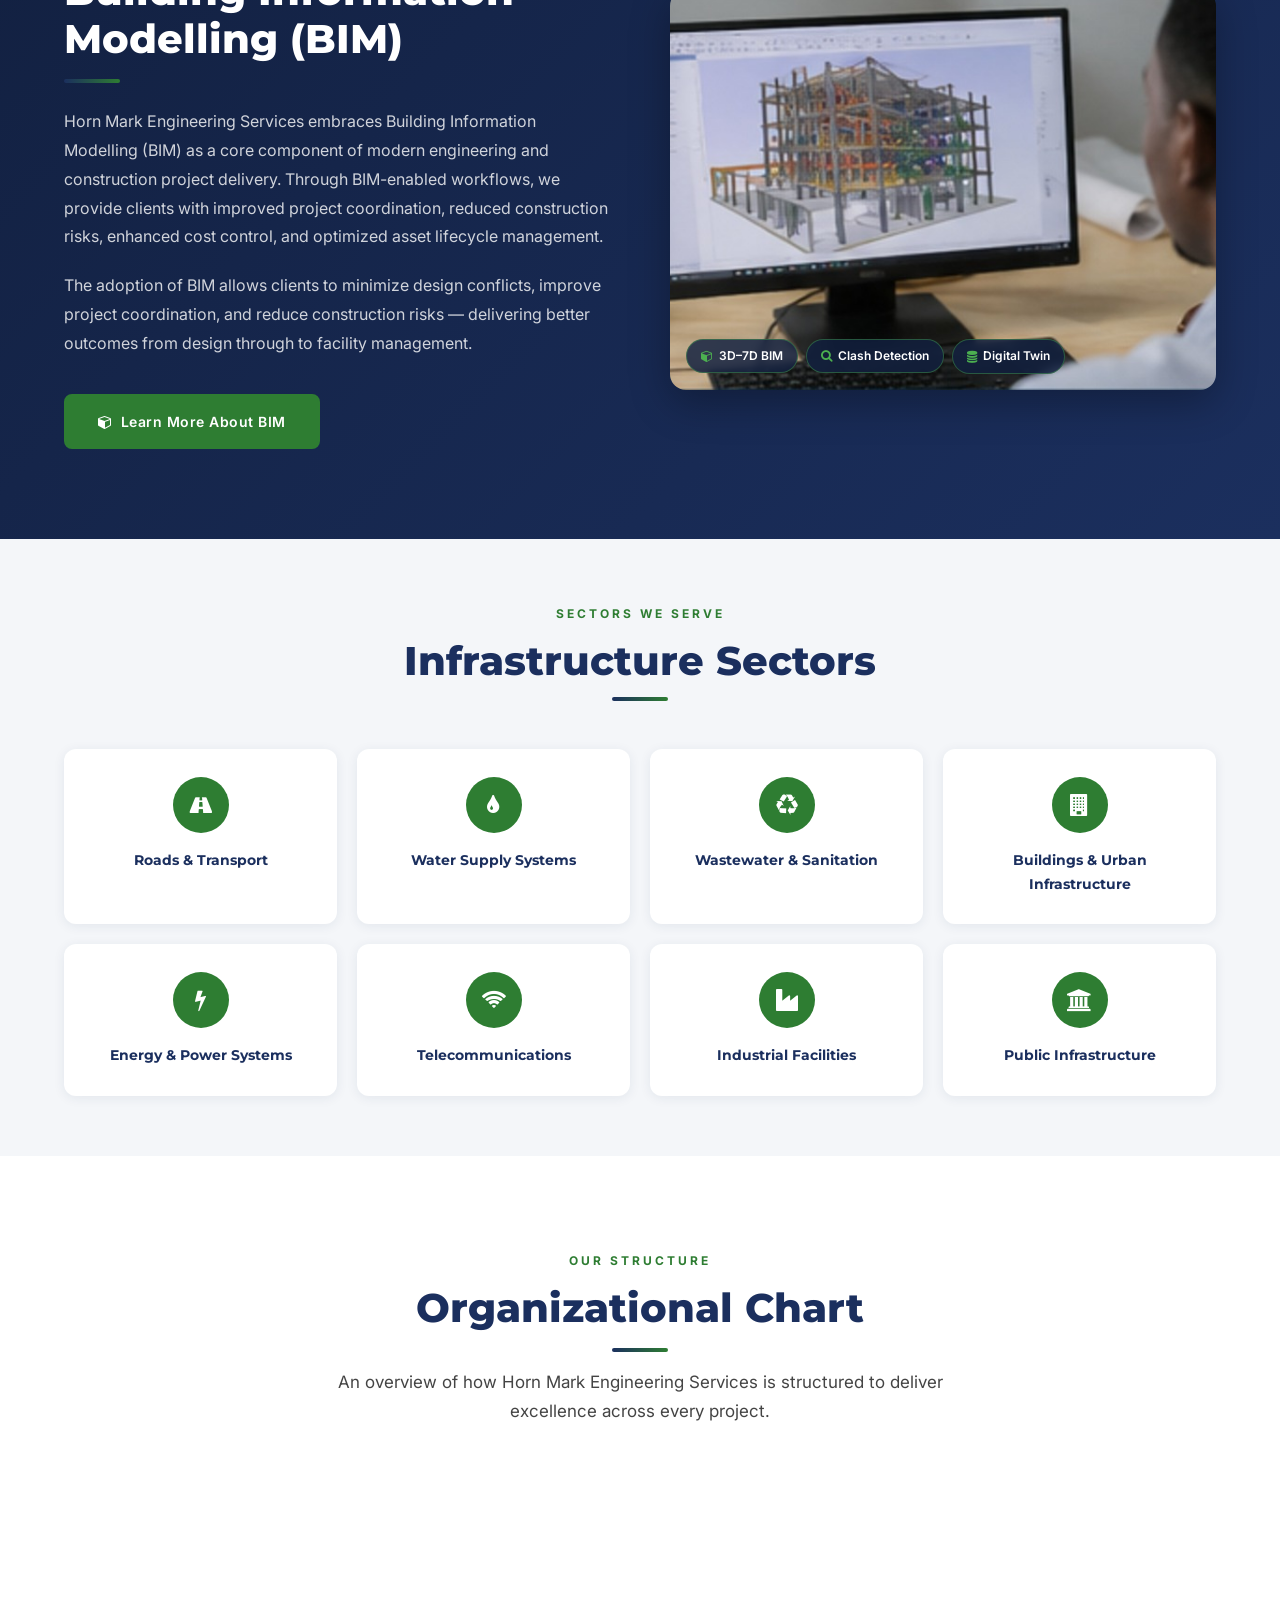
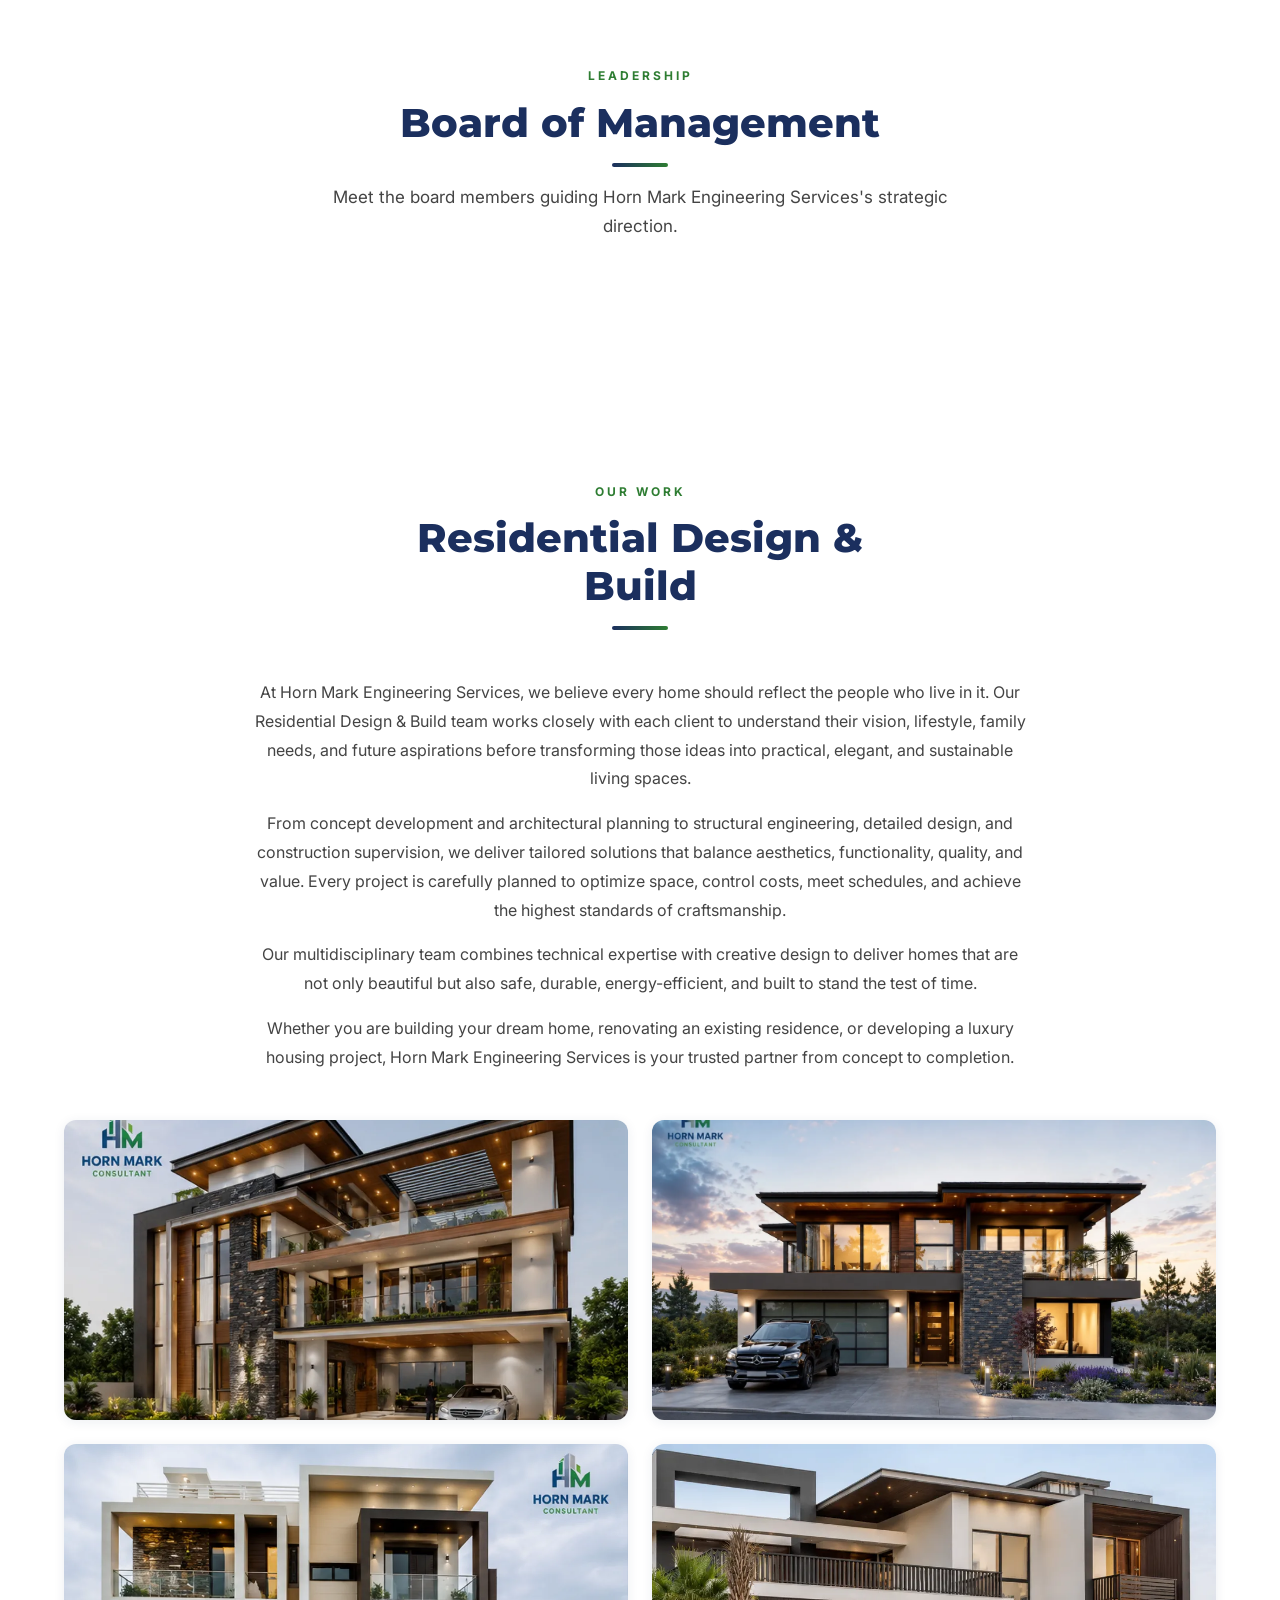
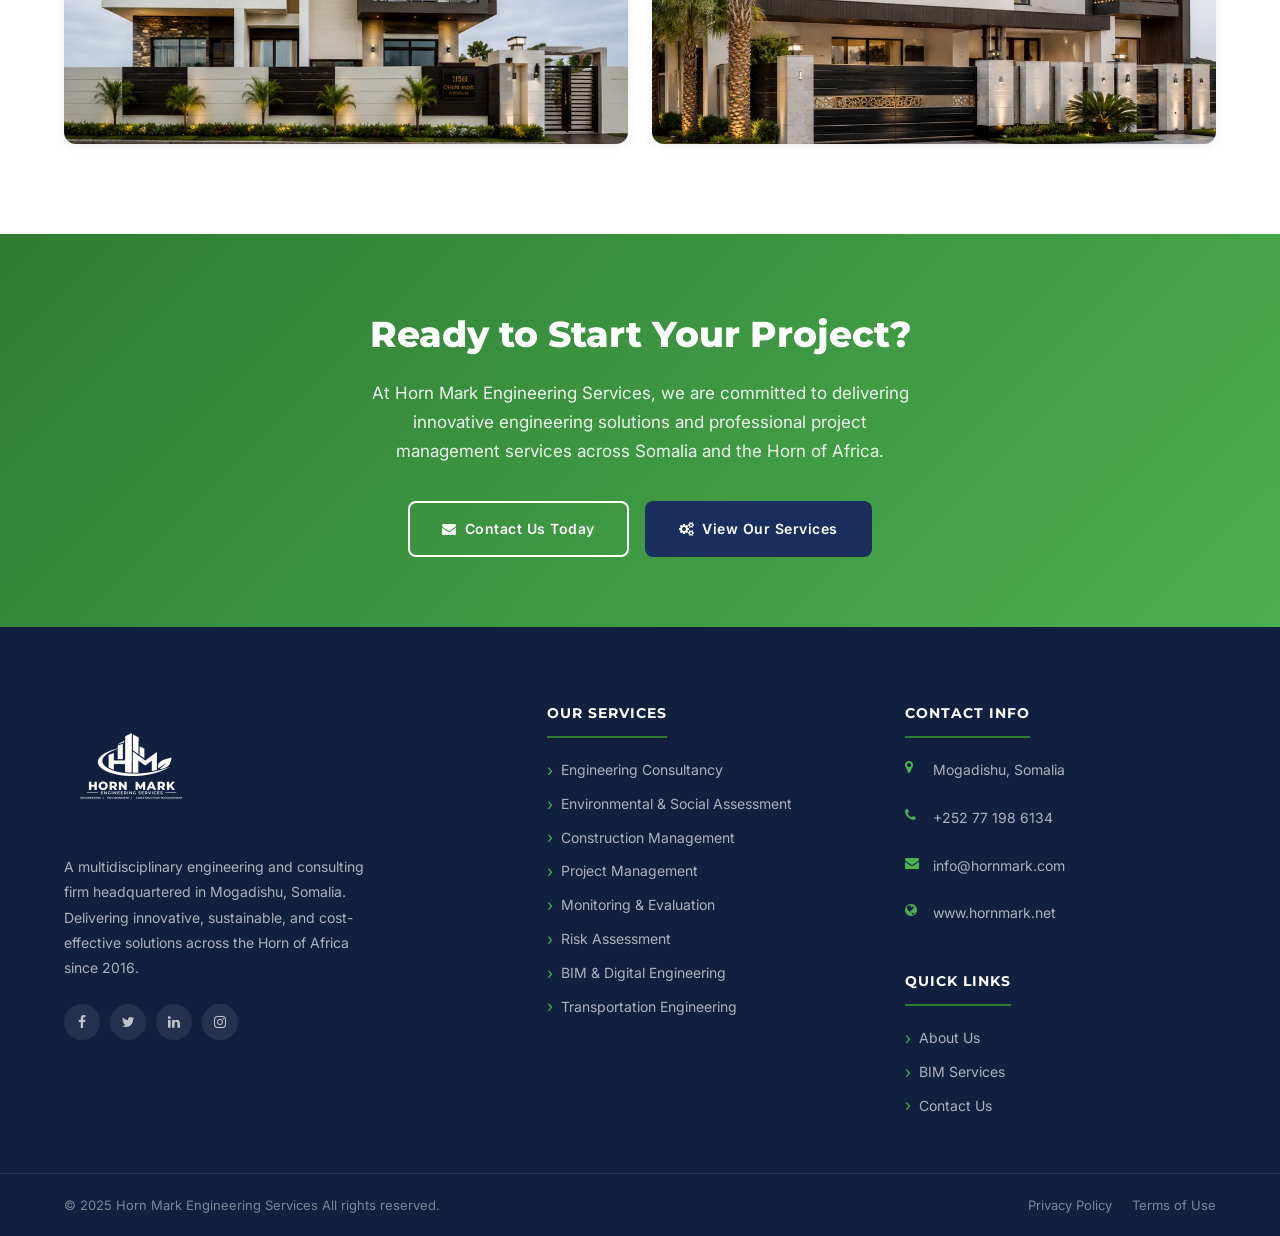
==== commit 02bb7abe: "Update index.html" ====
--- a/index.html
+++ b/index.html
@@ -1072,7 +1072,7 @@
     <div class="top-bar-left">
       <span><i class="fa fa-map-marker"></i> Mogadishu, Somalia</span>
       <span><i class="fa fa-phone"></i> +252 77 198 6134</span>
-      <span><i class="fa fa-envelope"></i> info@hornmark.com</span>
+      <span><i class="fa fa-envelope"></i> info@hornmark.net</span>
     </div>
     <div class="top-bar-right">
       <a href="#" title="Facebook"><i class="fa fa-facebook"></i></a>
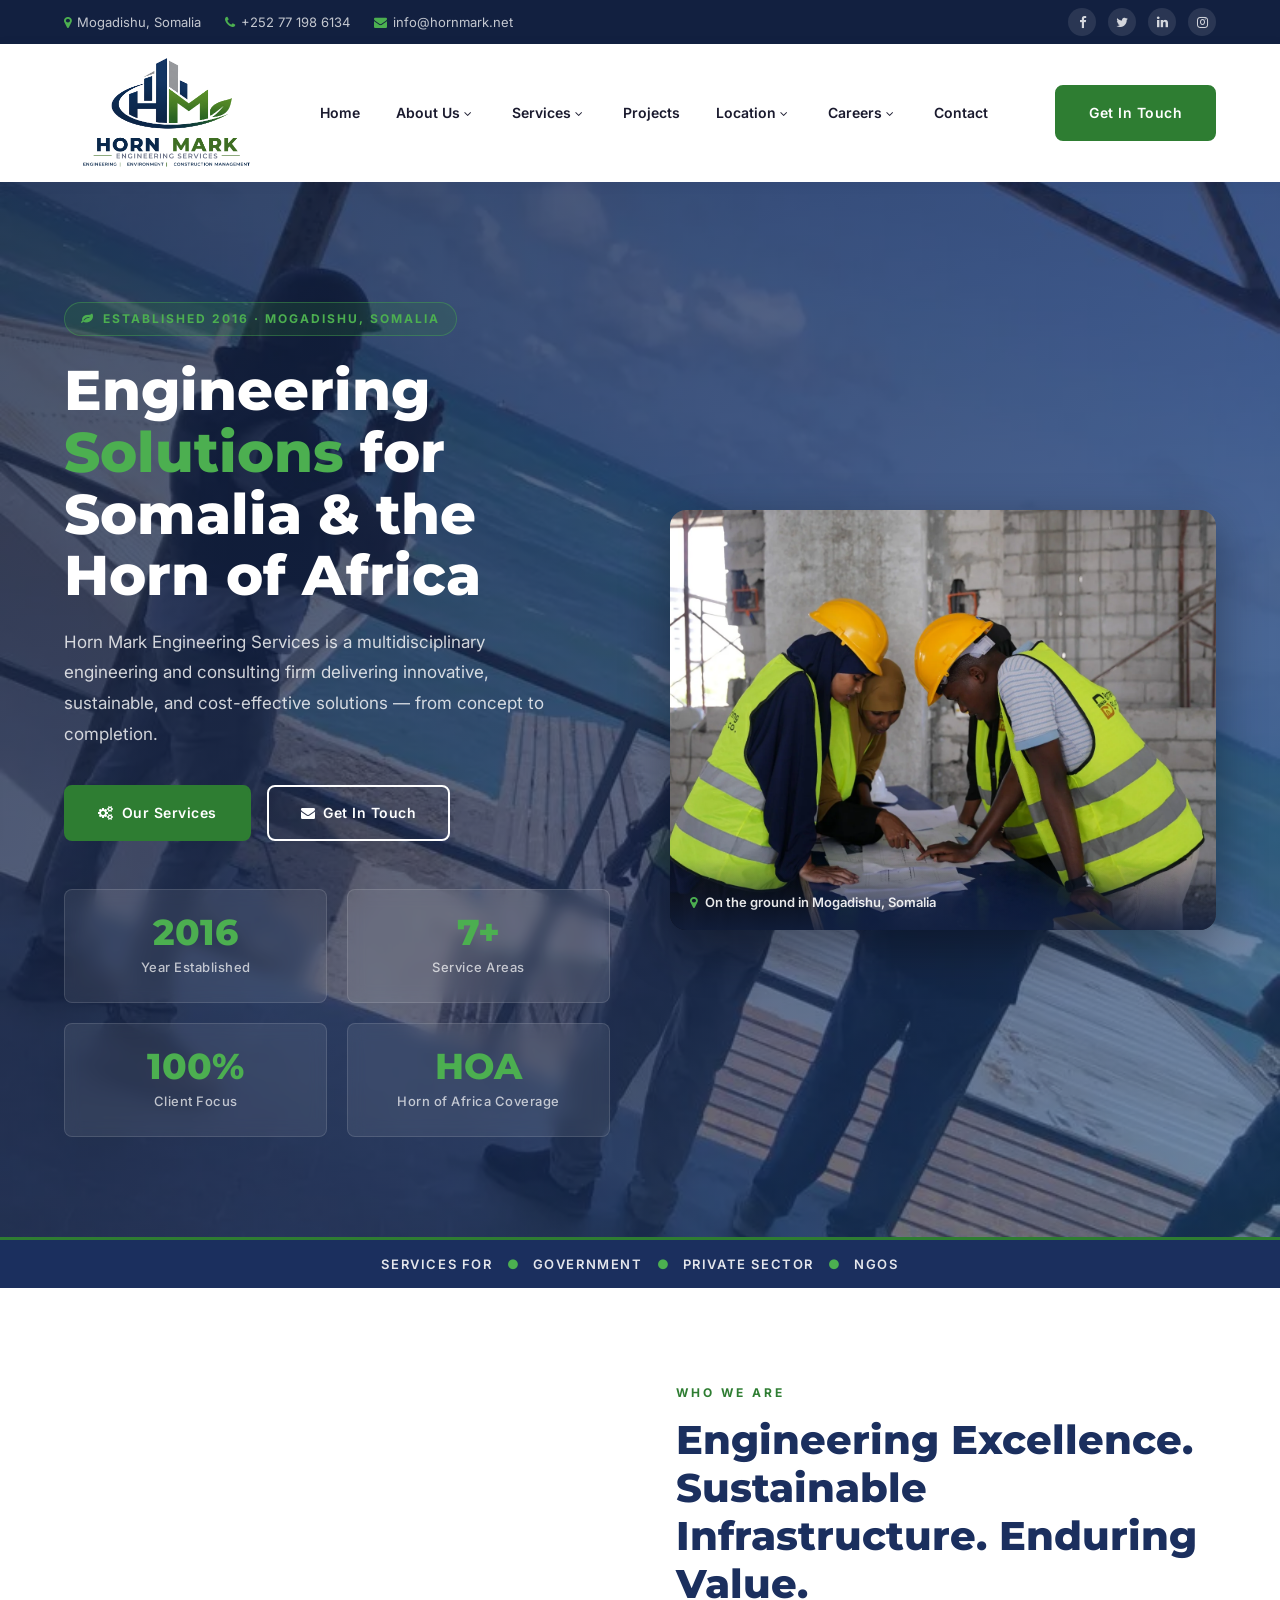
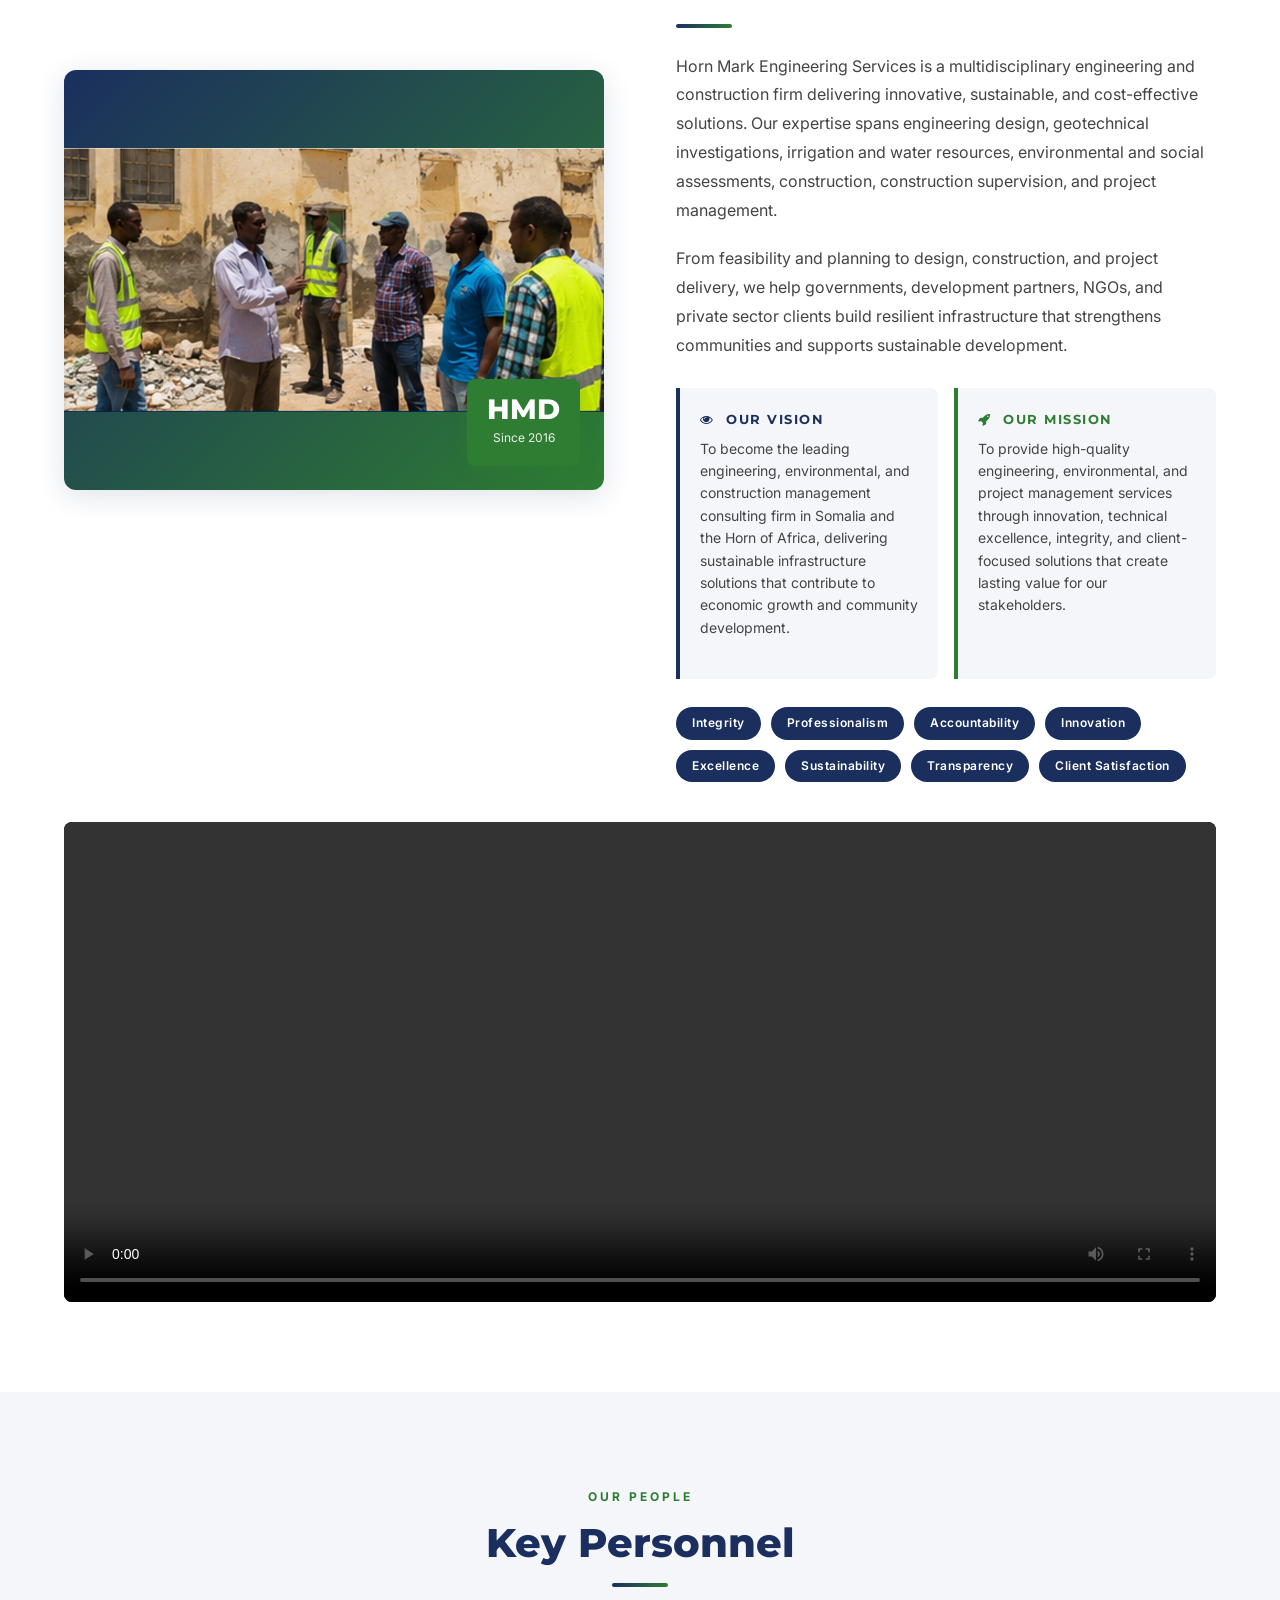
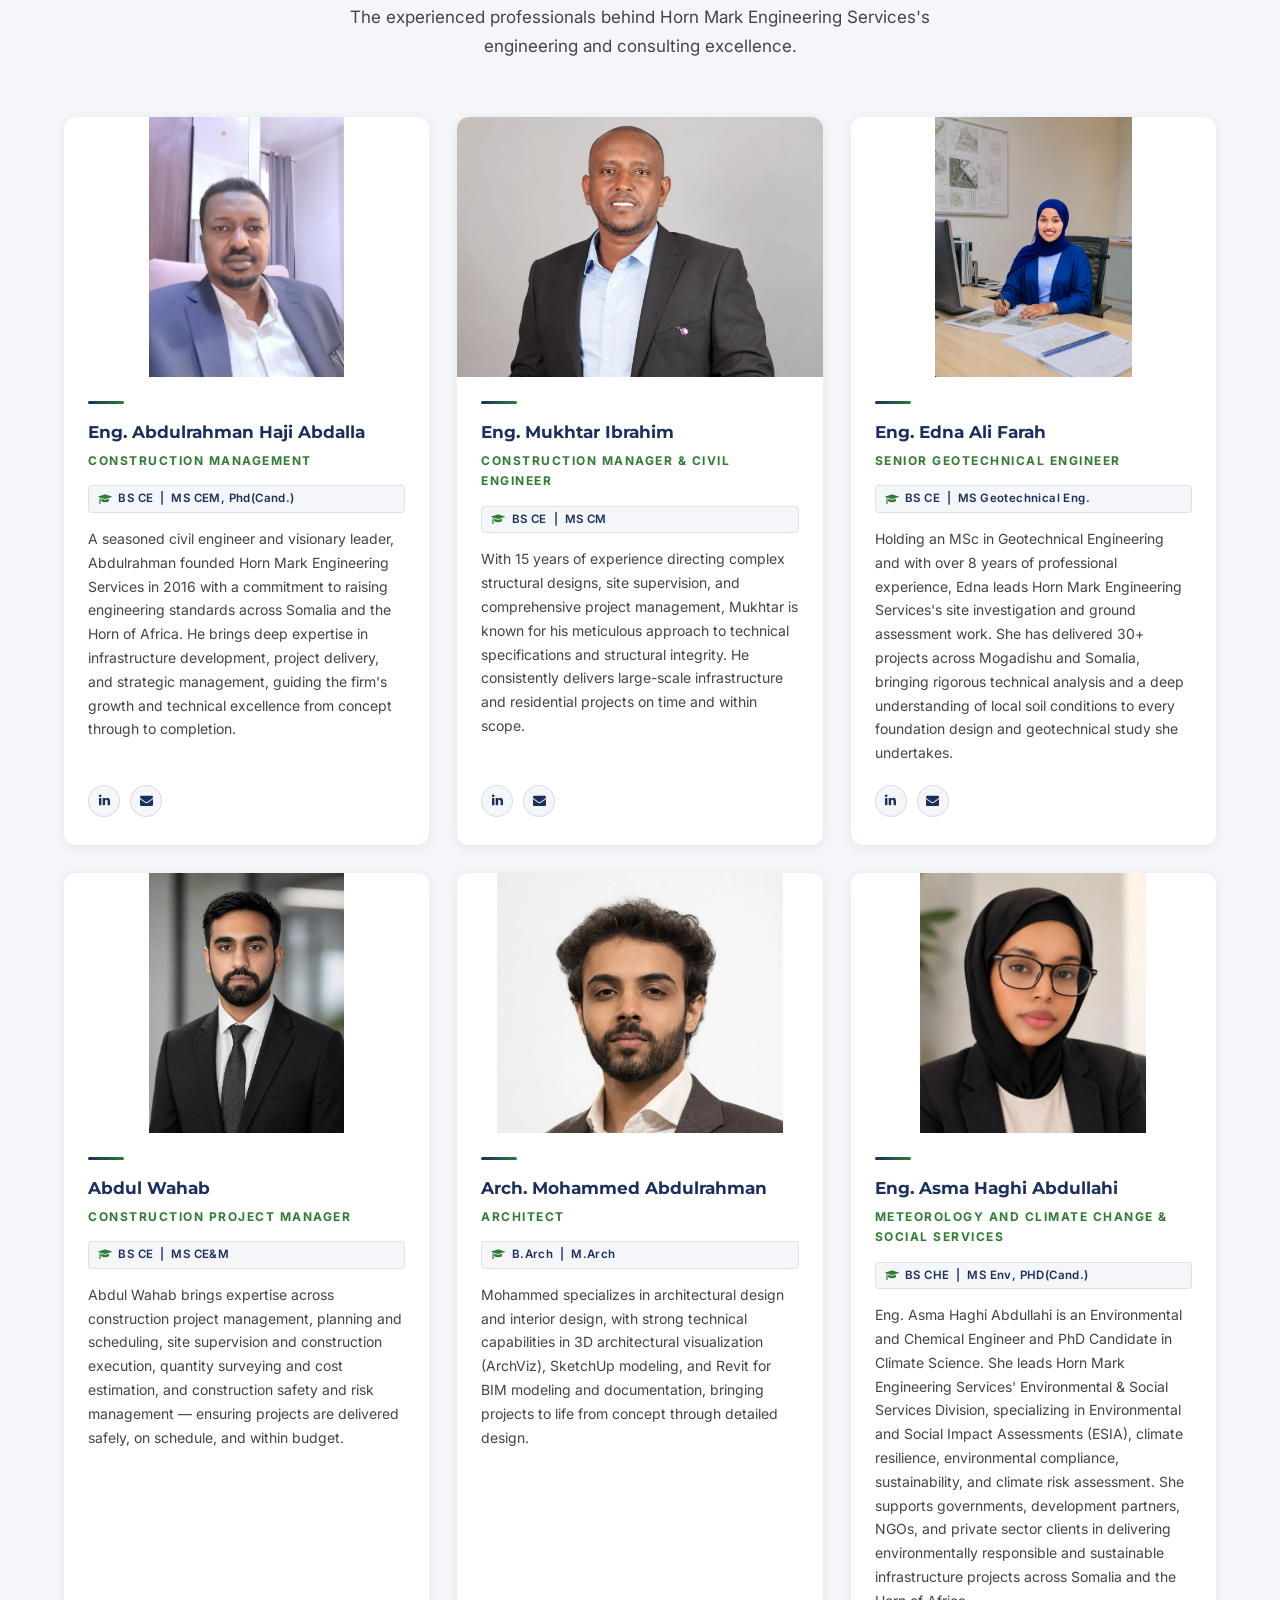
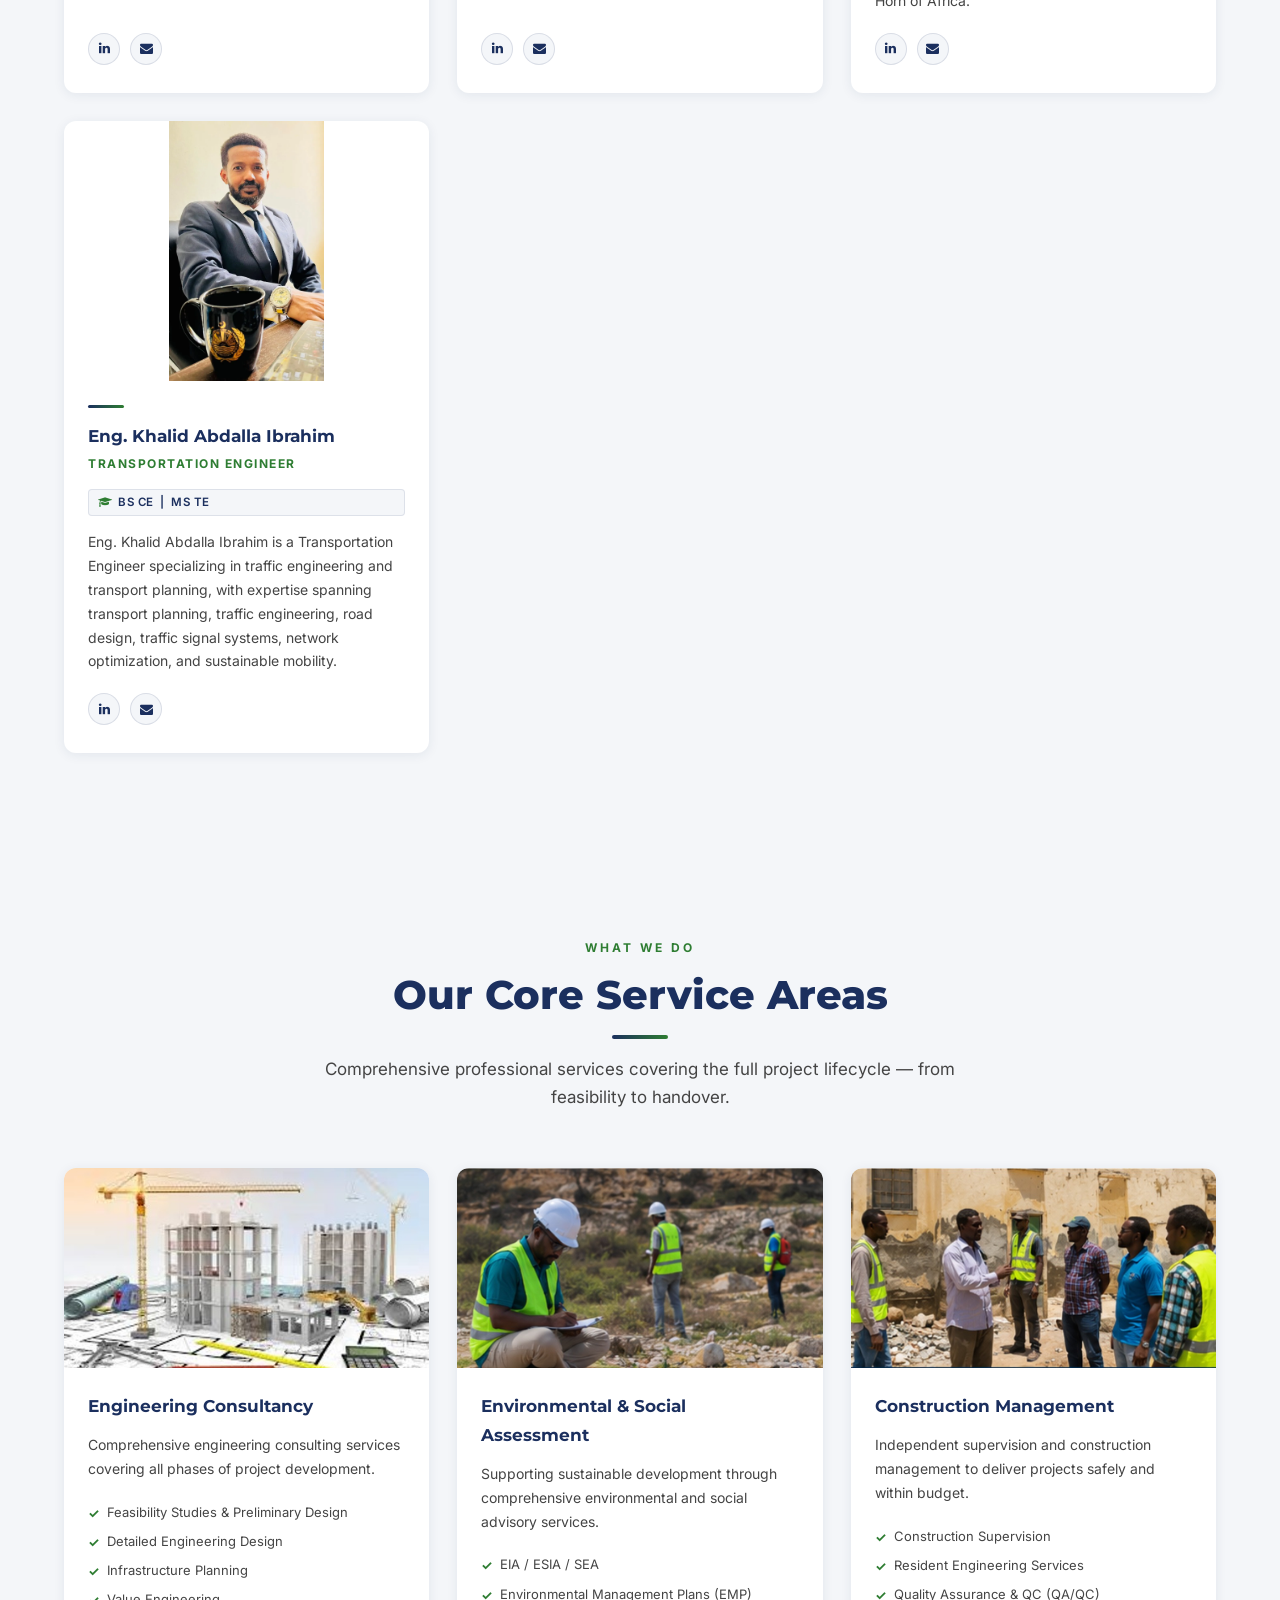
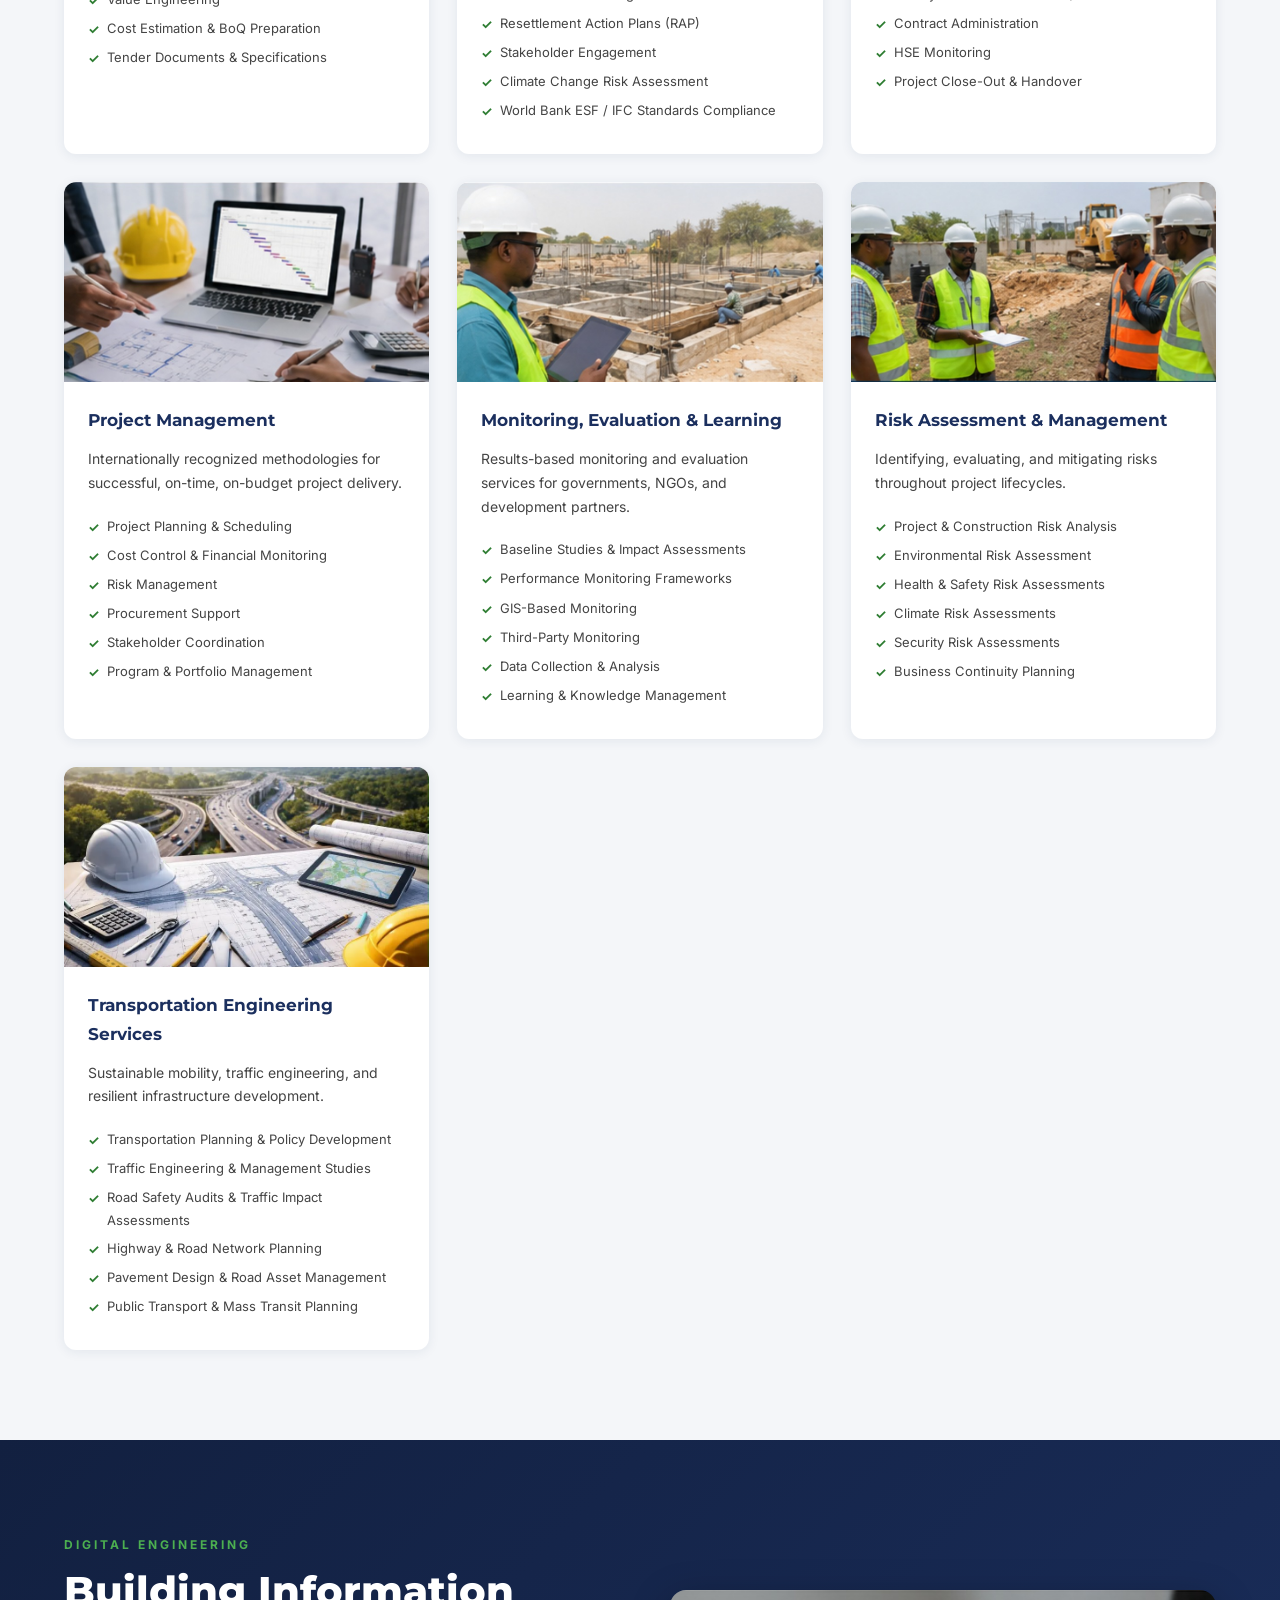
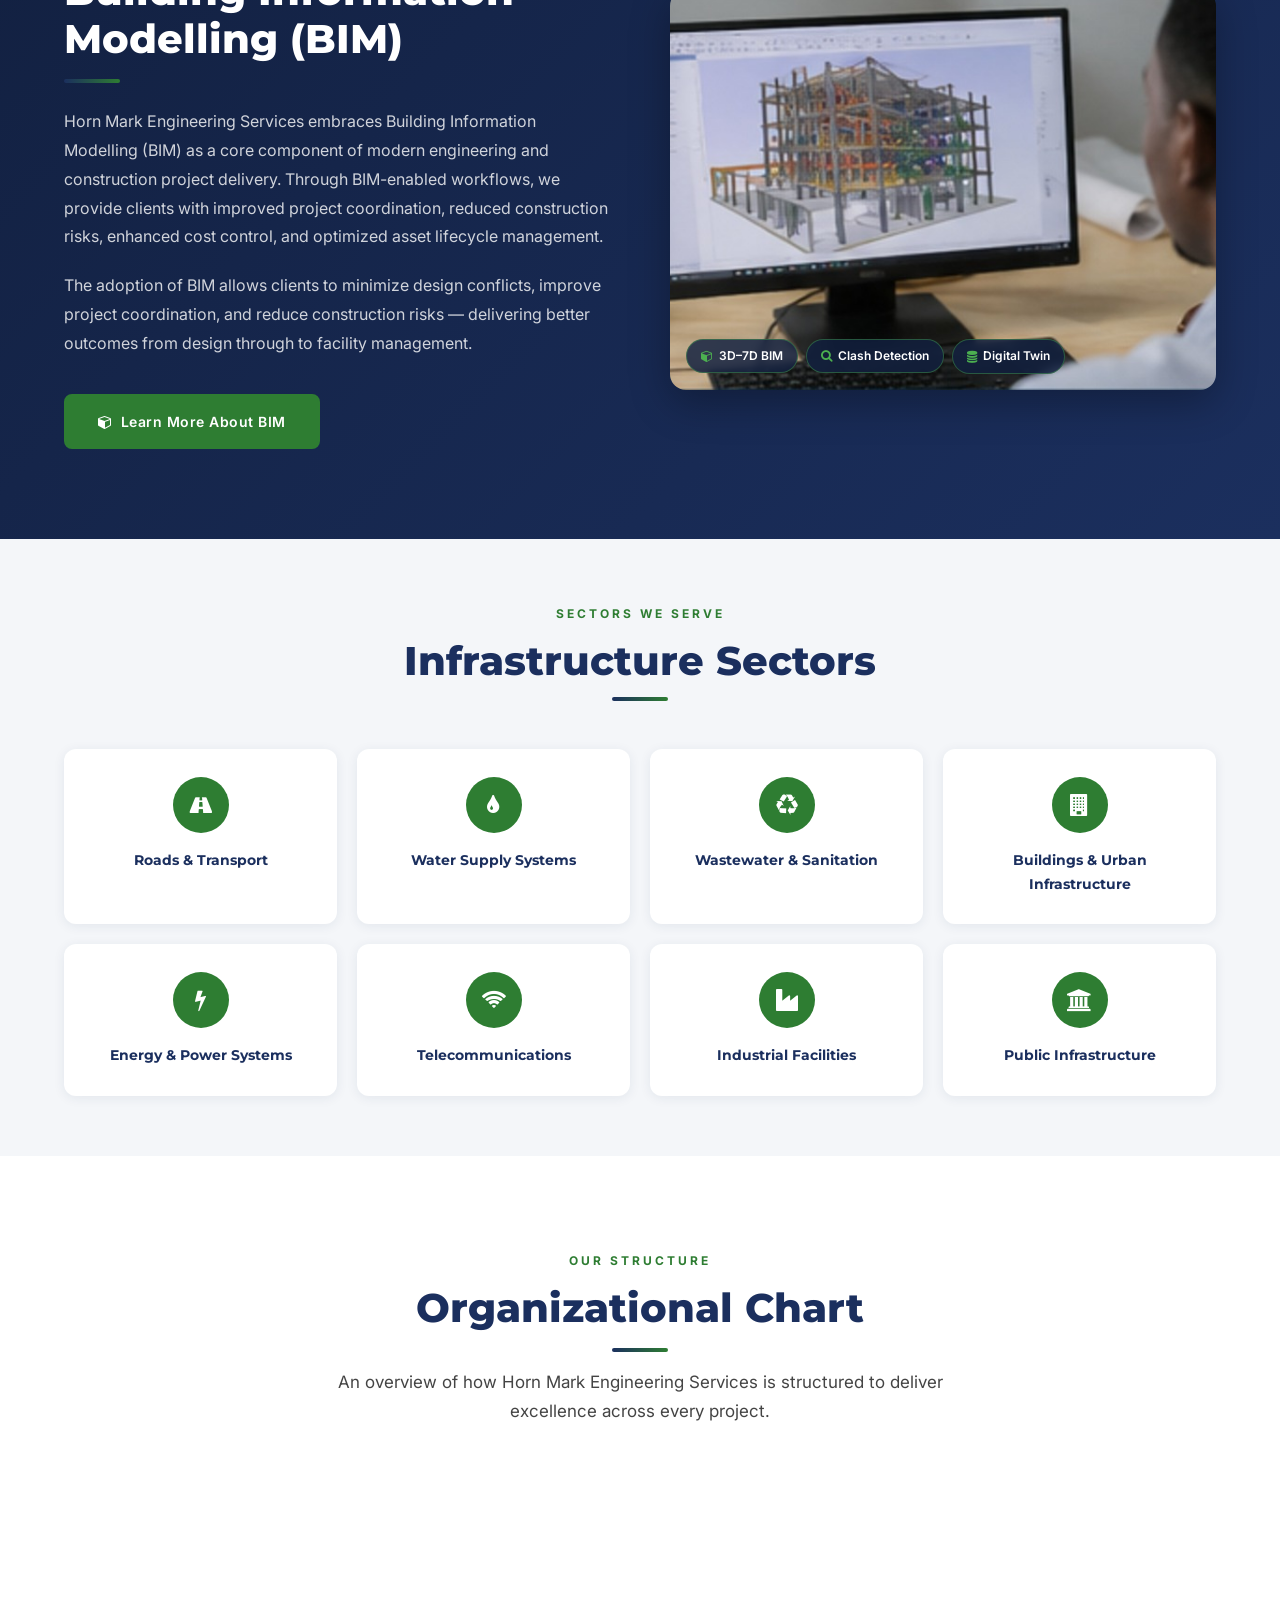
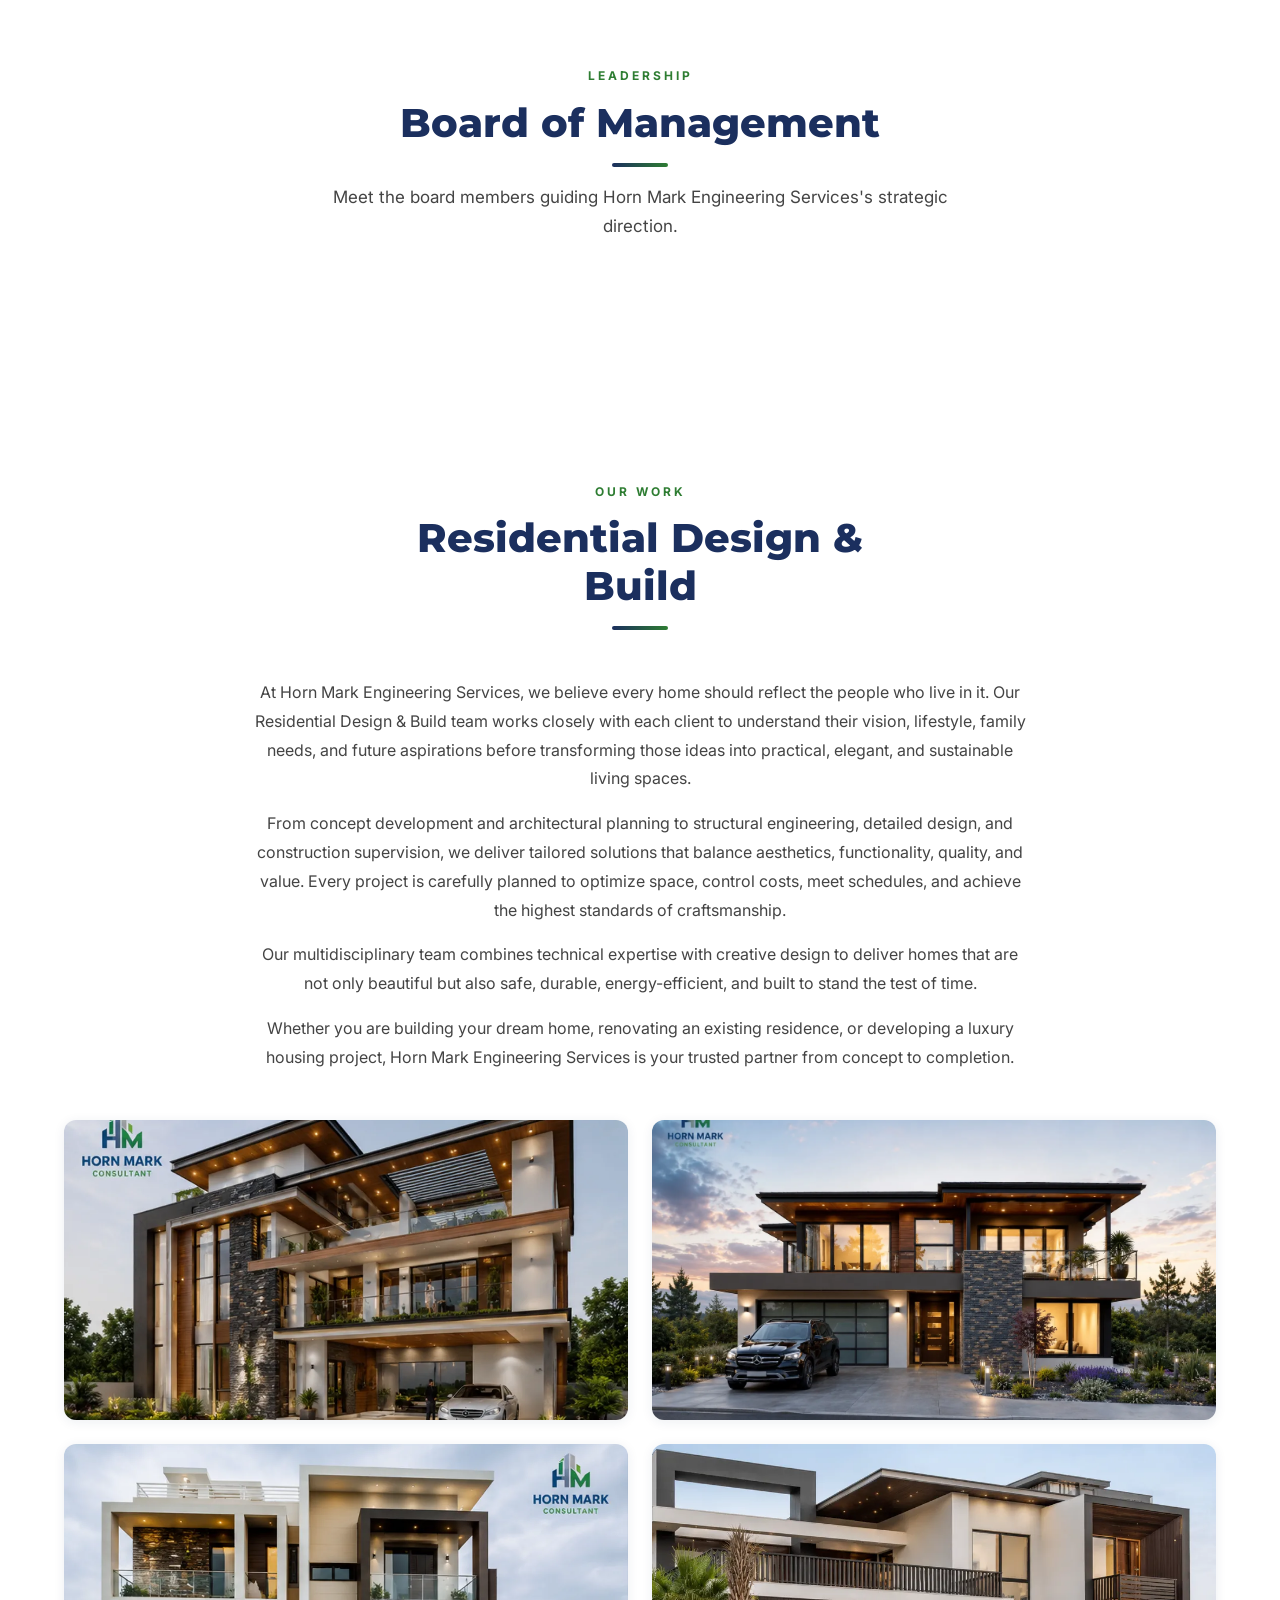
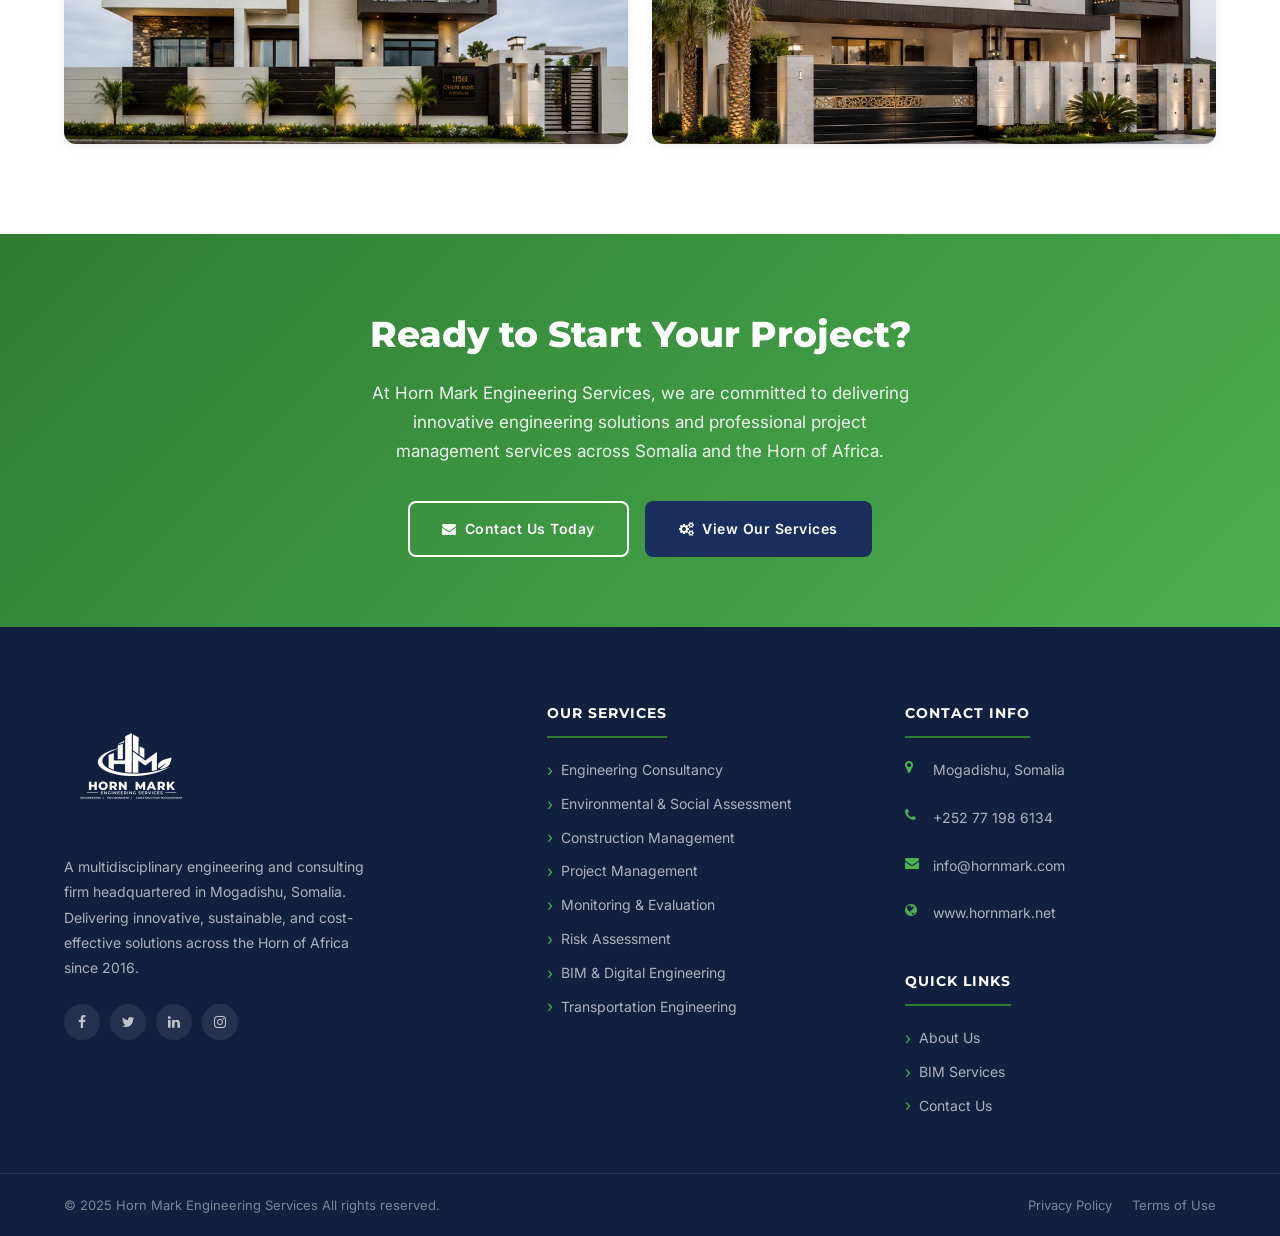
==== commit 10b38483: "Add branch location dropdown to navbar Co-Authored-By: Claude Sonnet 5 <noreply@anthropic.com> Claud" ====
--- a/index.html
+++ b/index.html
@@ -254,6 +254,21 @@
   color: var(--green);
   background: var(--gray-light);
   padding-left: 26px;
+}
+
+.location-menu { min-width: 280px; }
+.location-name {
+  padding: 10px 20px 4px;
+  font-size: 14px;
+  font-weight: 700;
+  color: var(--navy);
+}
+.location-name i { margin-right: 6px; color: var(--green); }
+.location-address {
+  padding: 0 20px 10px;
+  font-size: 13px;
+  color: var(--text-body);
+  line-height: 1.5;
 }
 
 .nav-cta { margin-left: 16px; }
@@ -1120,6 +1135,13 @@
           </li>
           <li><a href="projects.html">Projects</a></li>
           <li class="dropdown">
+            <a href="#contact">Location <i class="fa fa-angle-down"></i></a>
+            <ul class="dropdown-menu location-menu">
+              <li class="location-name"><i class="fa fa-map-marker"></i> Hornmark Engineering Services</li>
+              <li class="location-address">Office #24, Fureh Building, 26 June District, Hargeisa</li>
+            </ul>
+          </li>
+          <li class="dropdown">
             <a href="careers.html">Careers <i class="fa fa-angle-down"></i></a>
             <ul class="dropdown-menu">
               <li><a href="careers.html#employment-opportunities">Employment Opportunities</a></li>
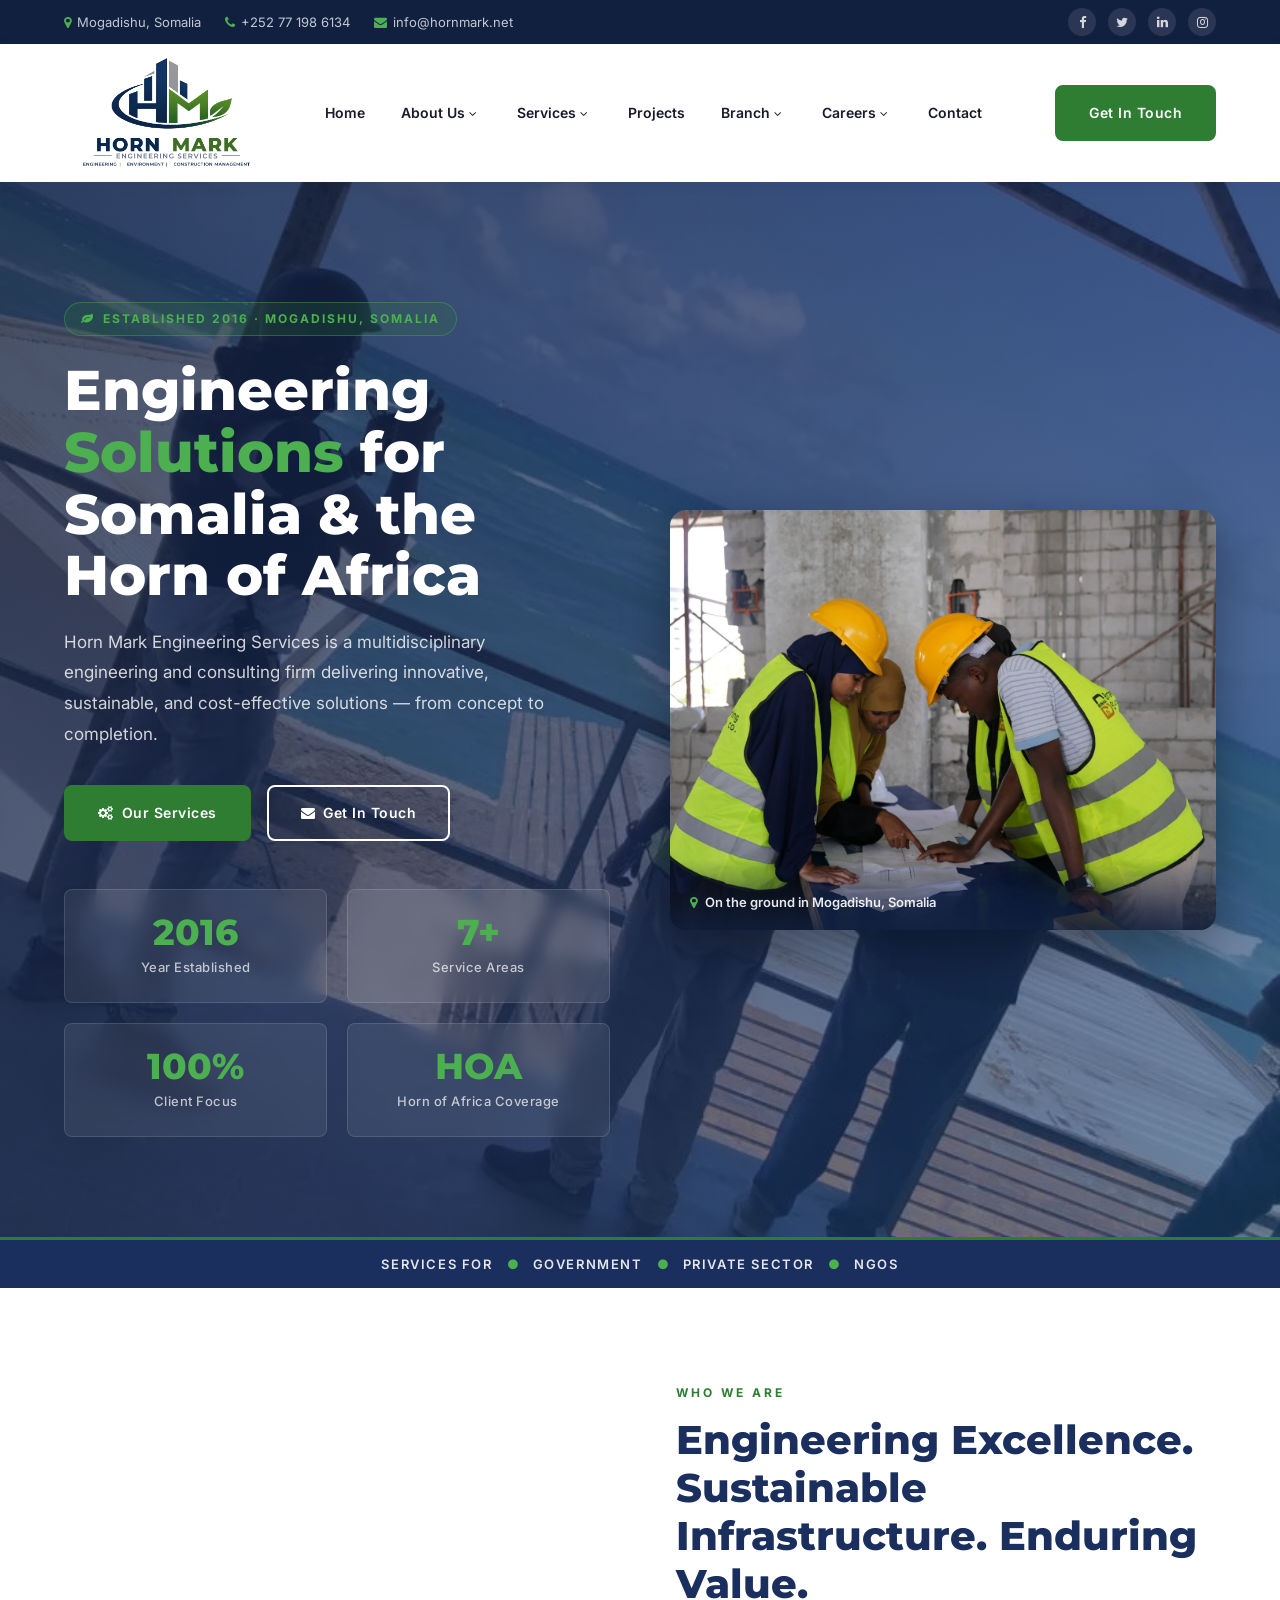
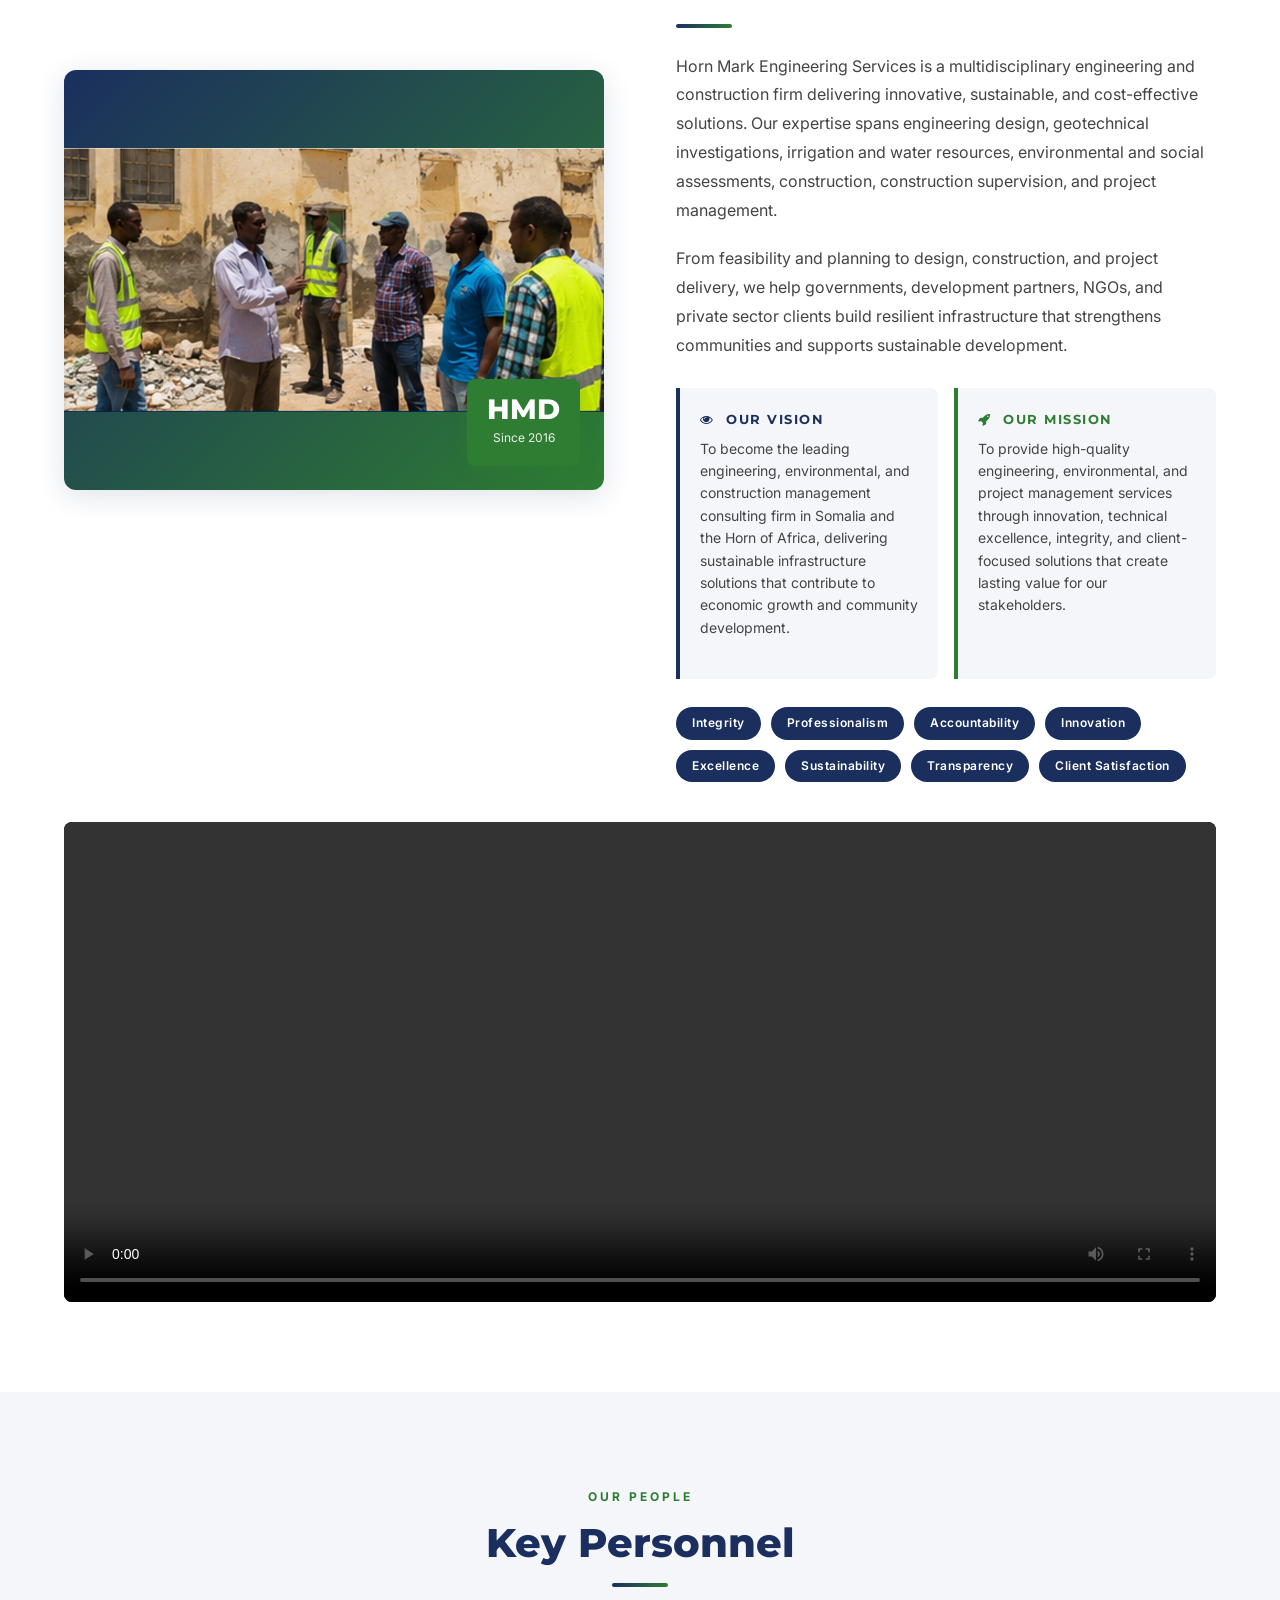
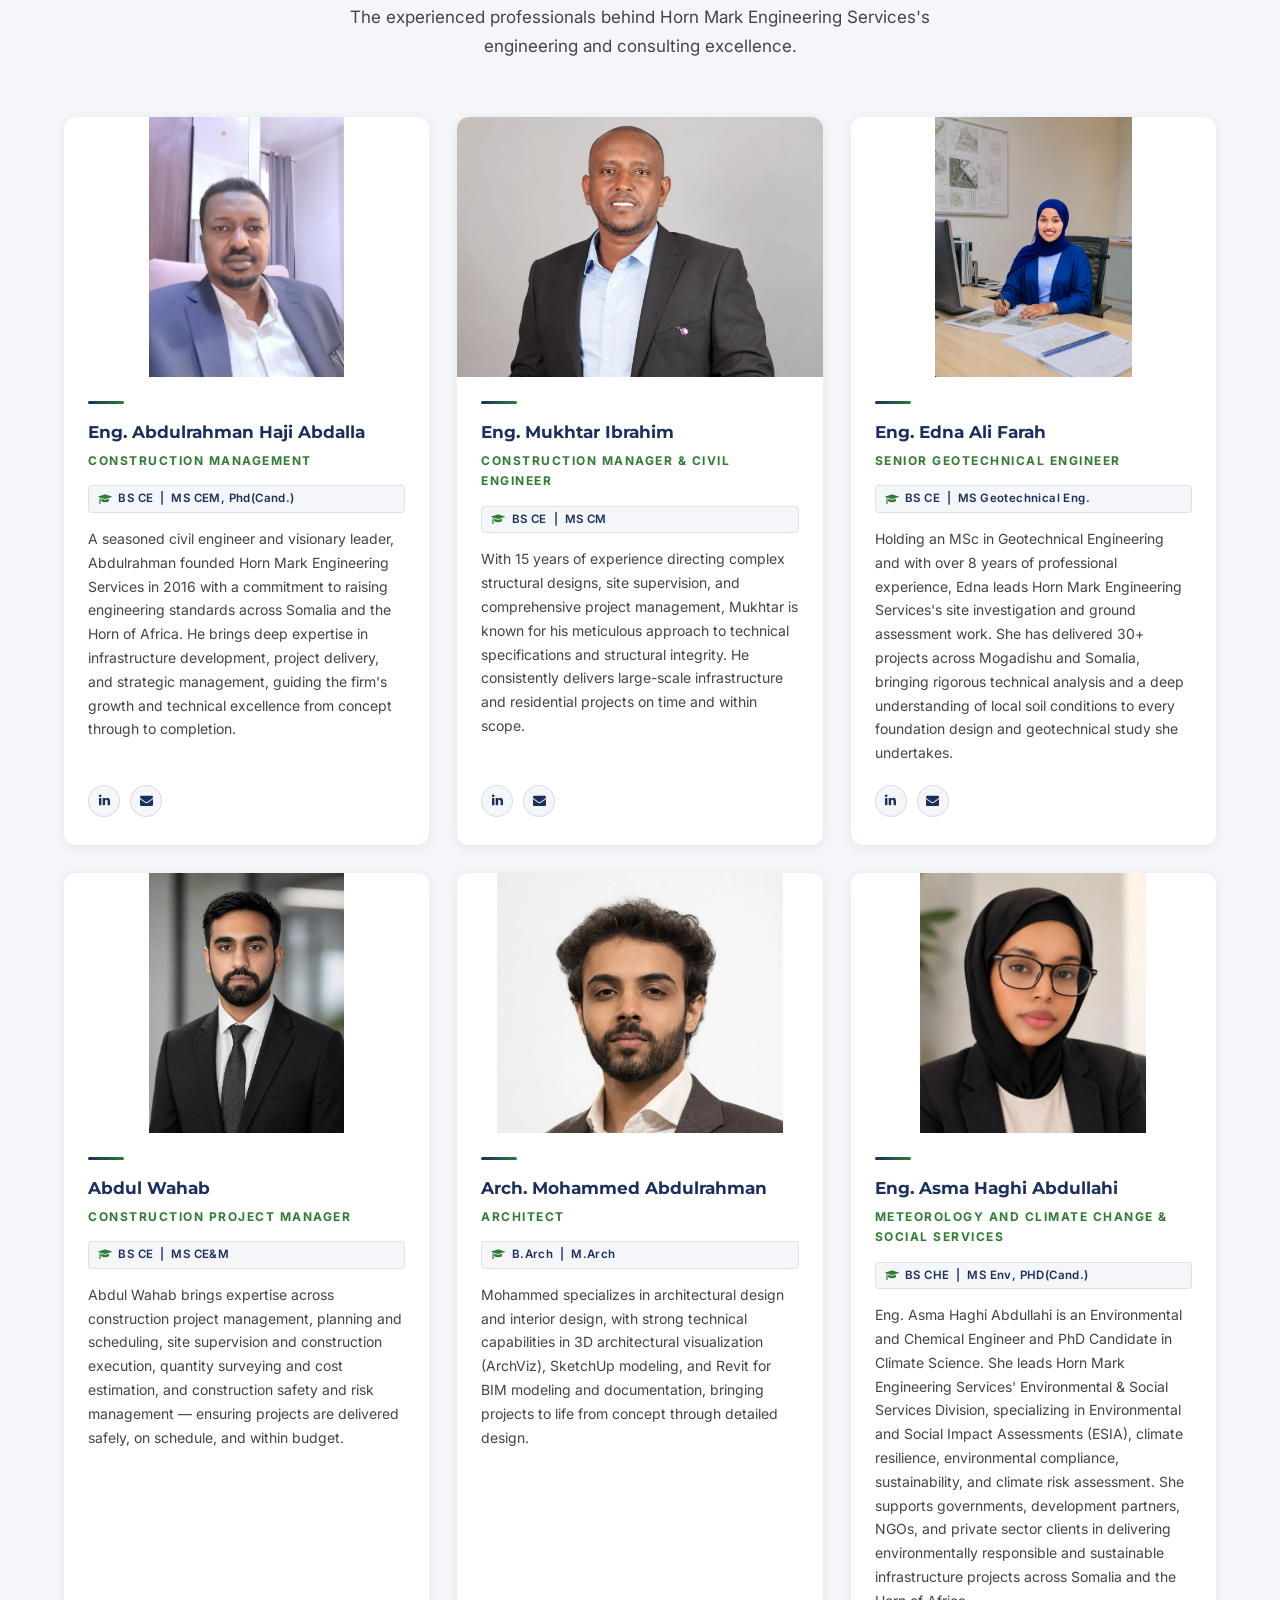
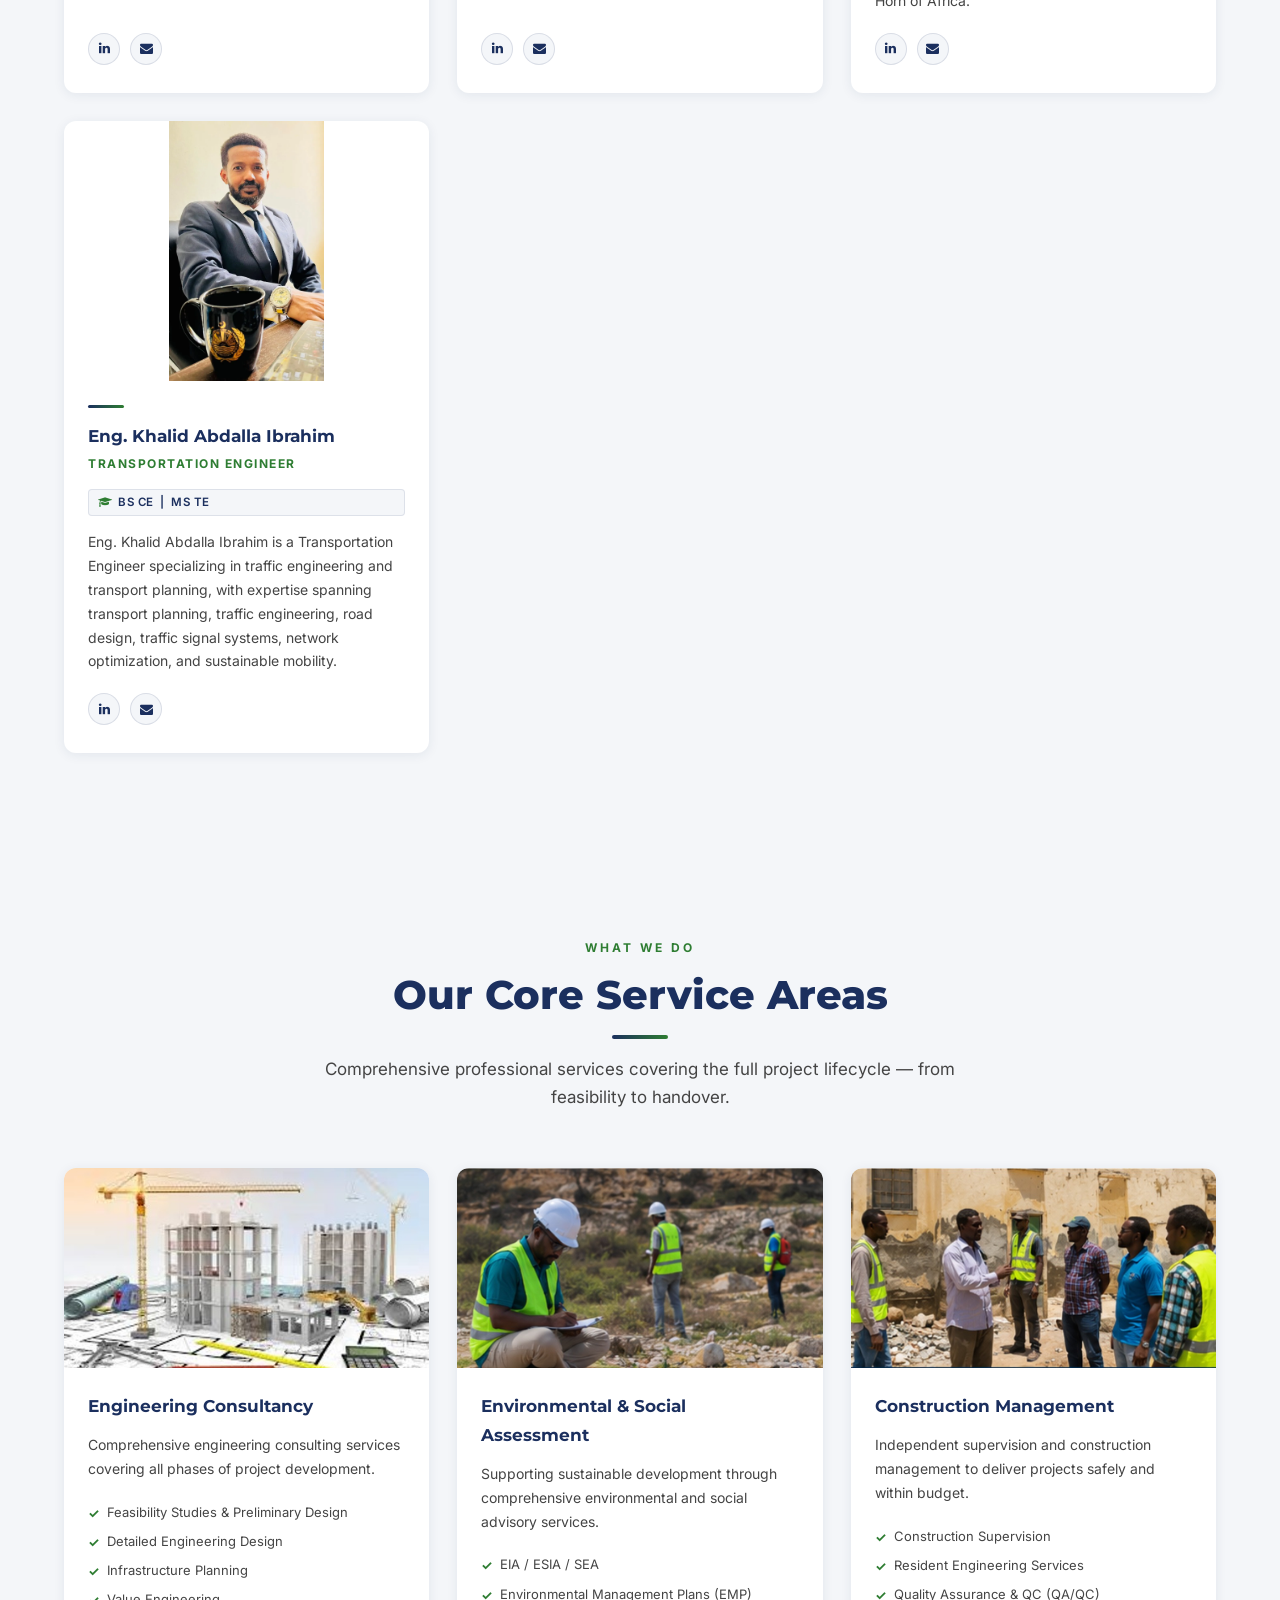
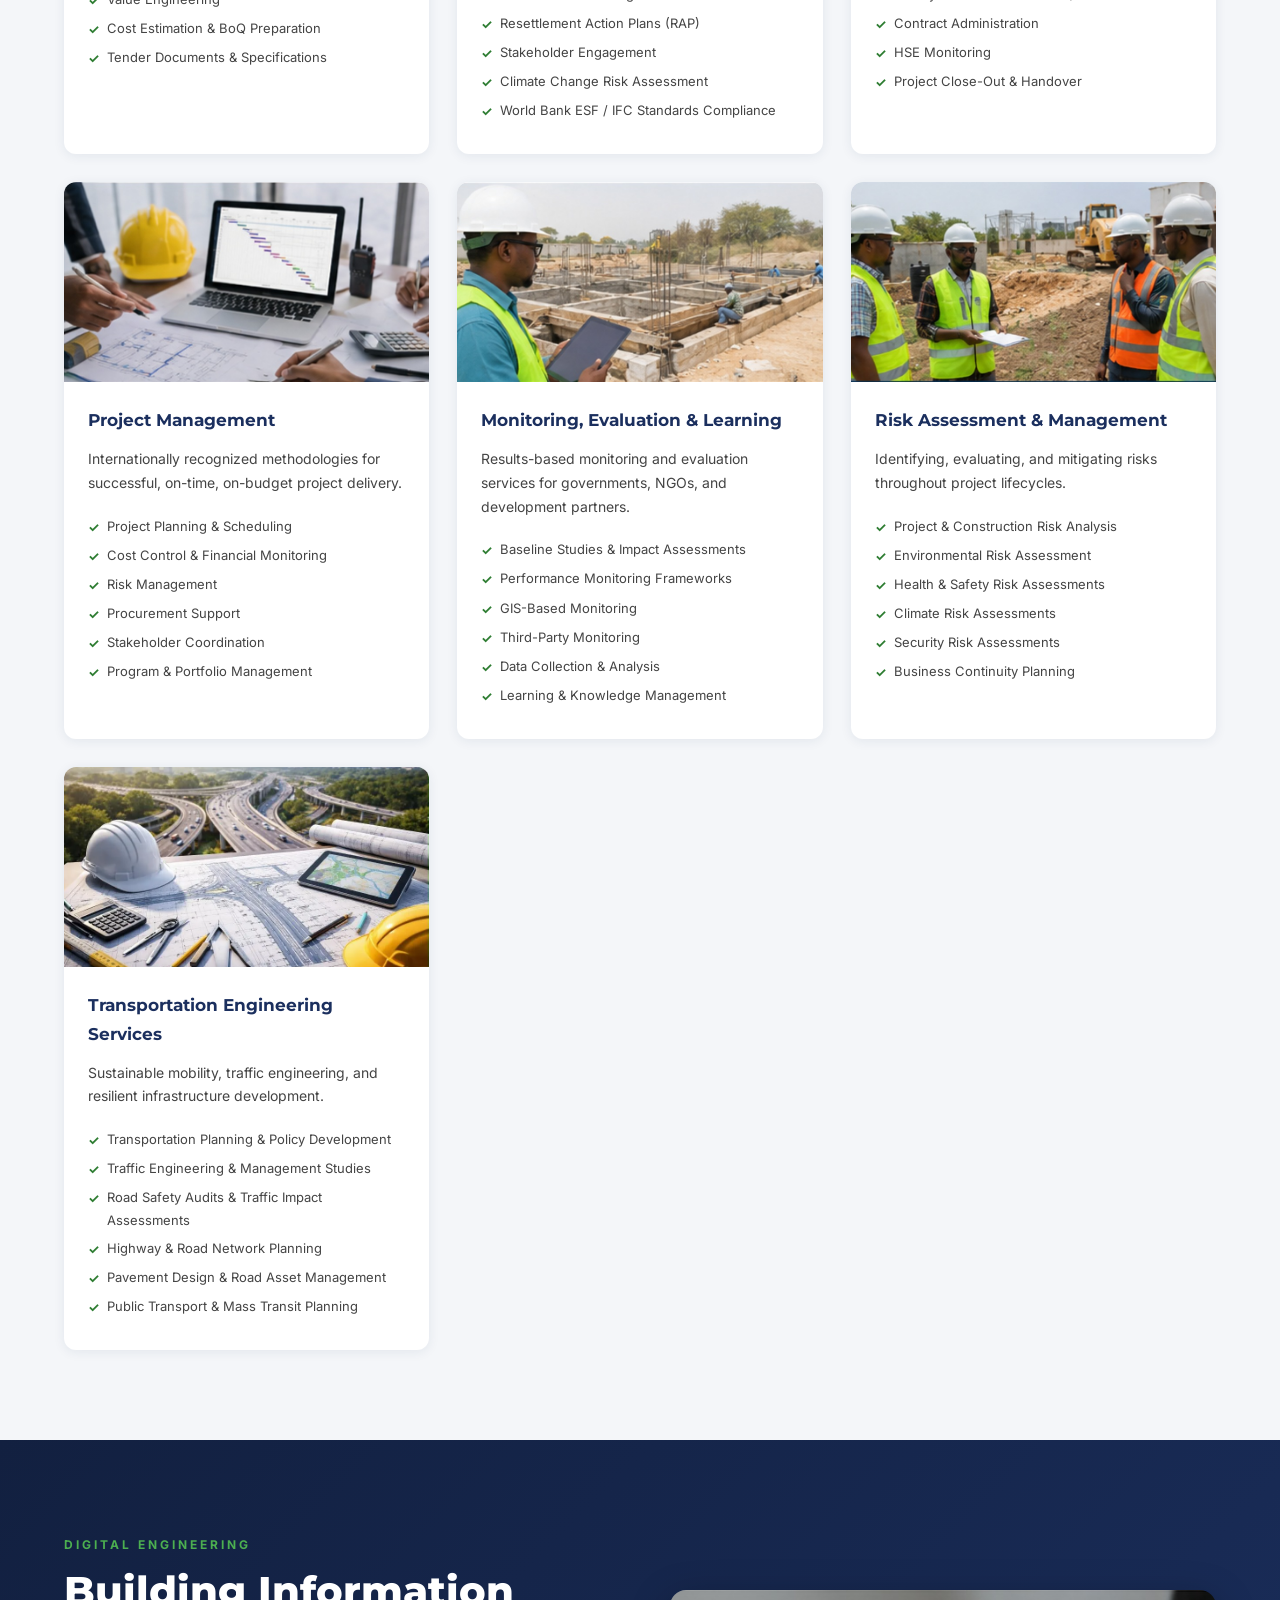
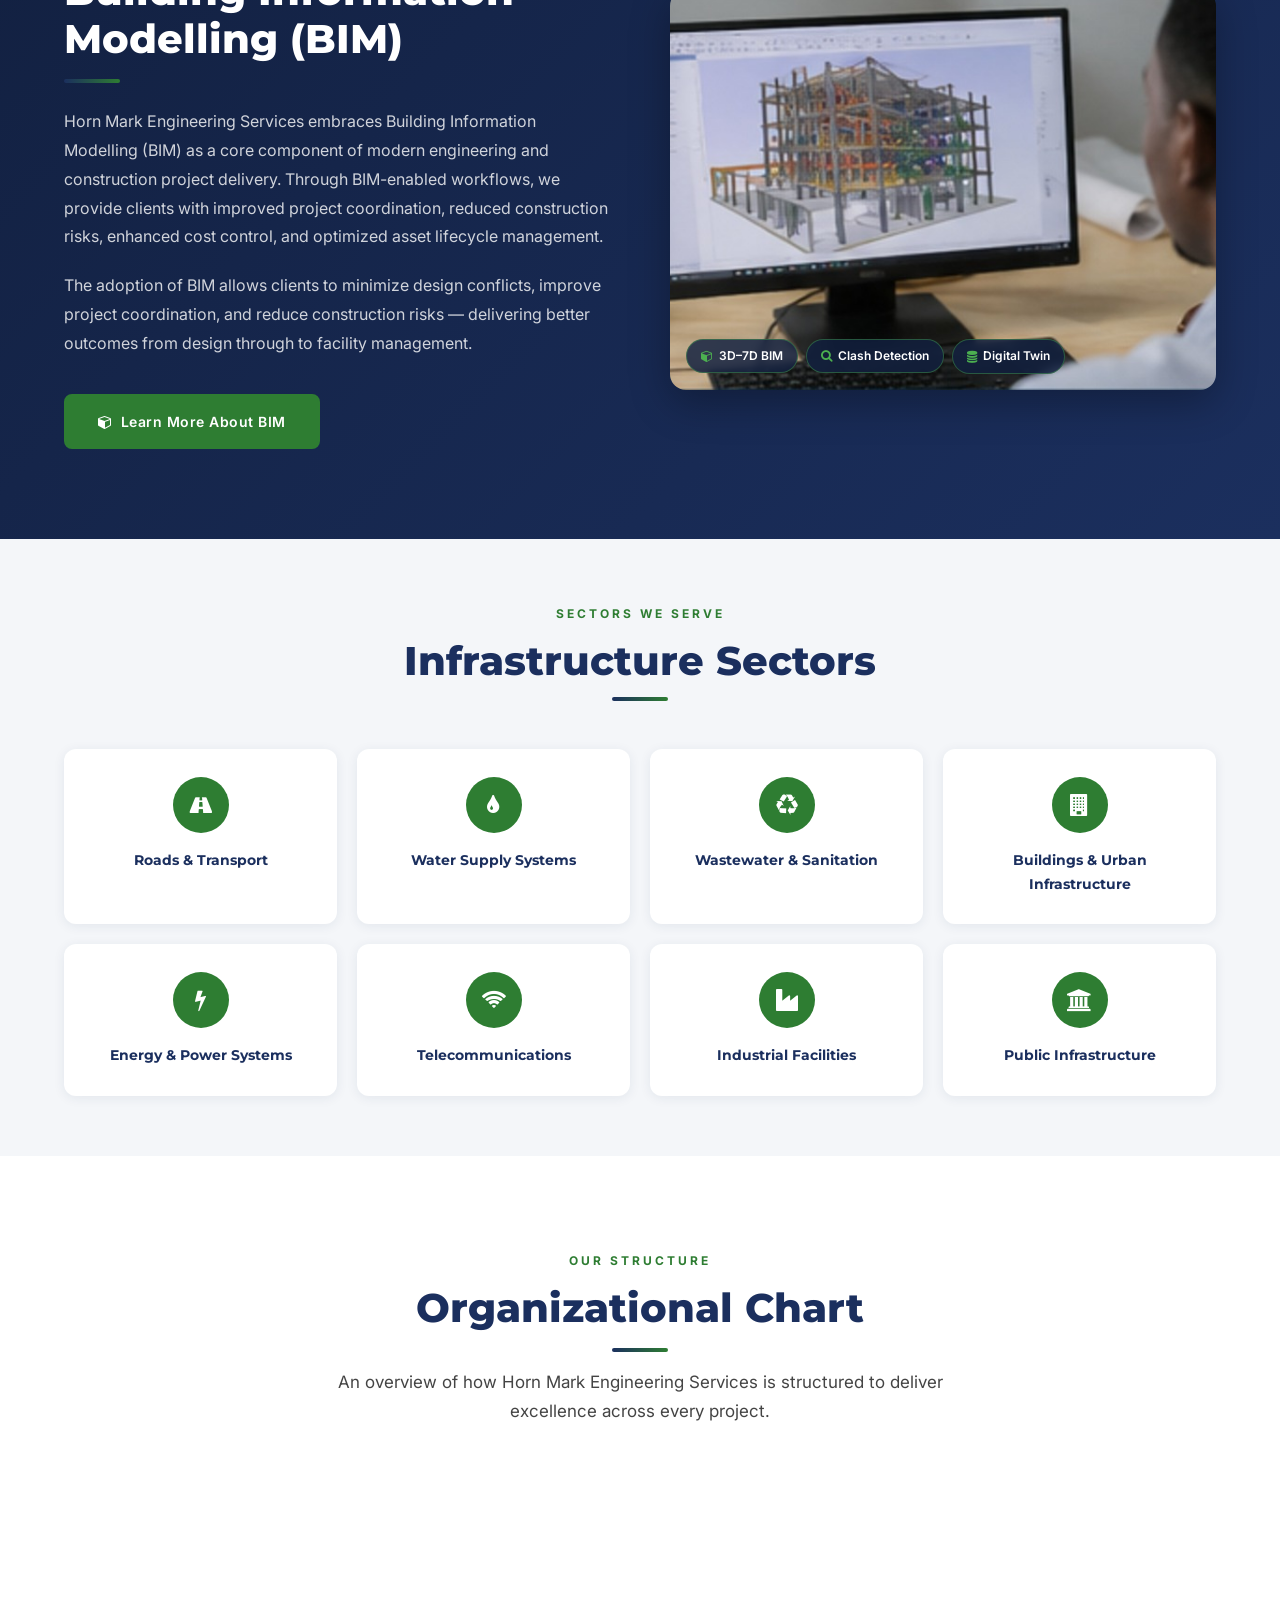
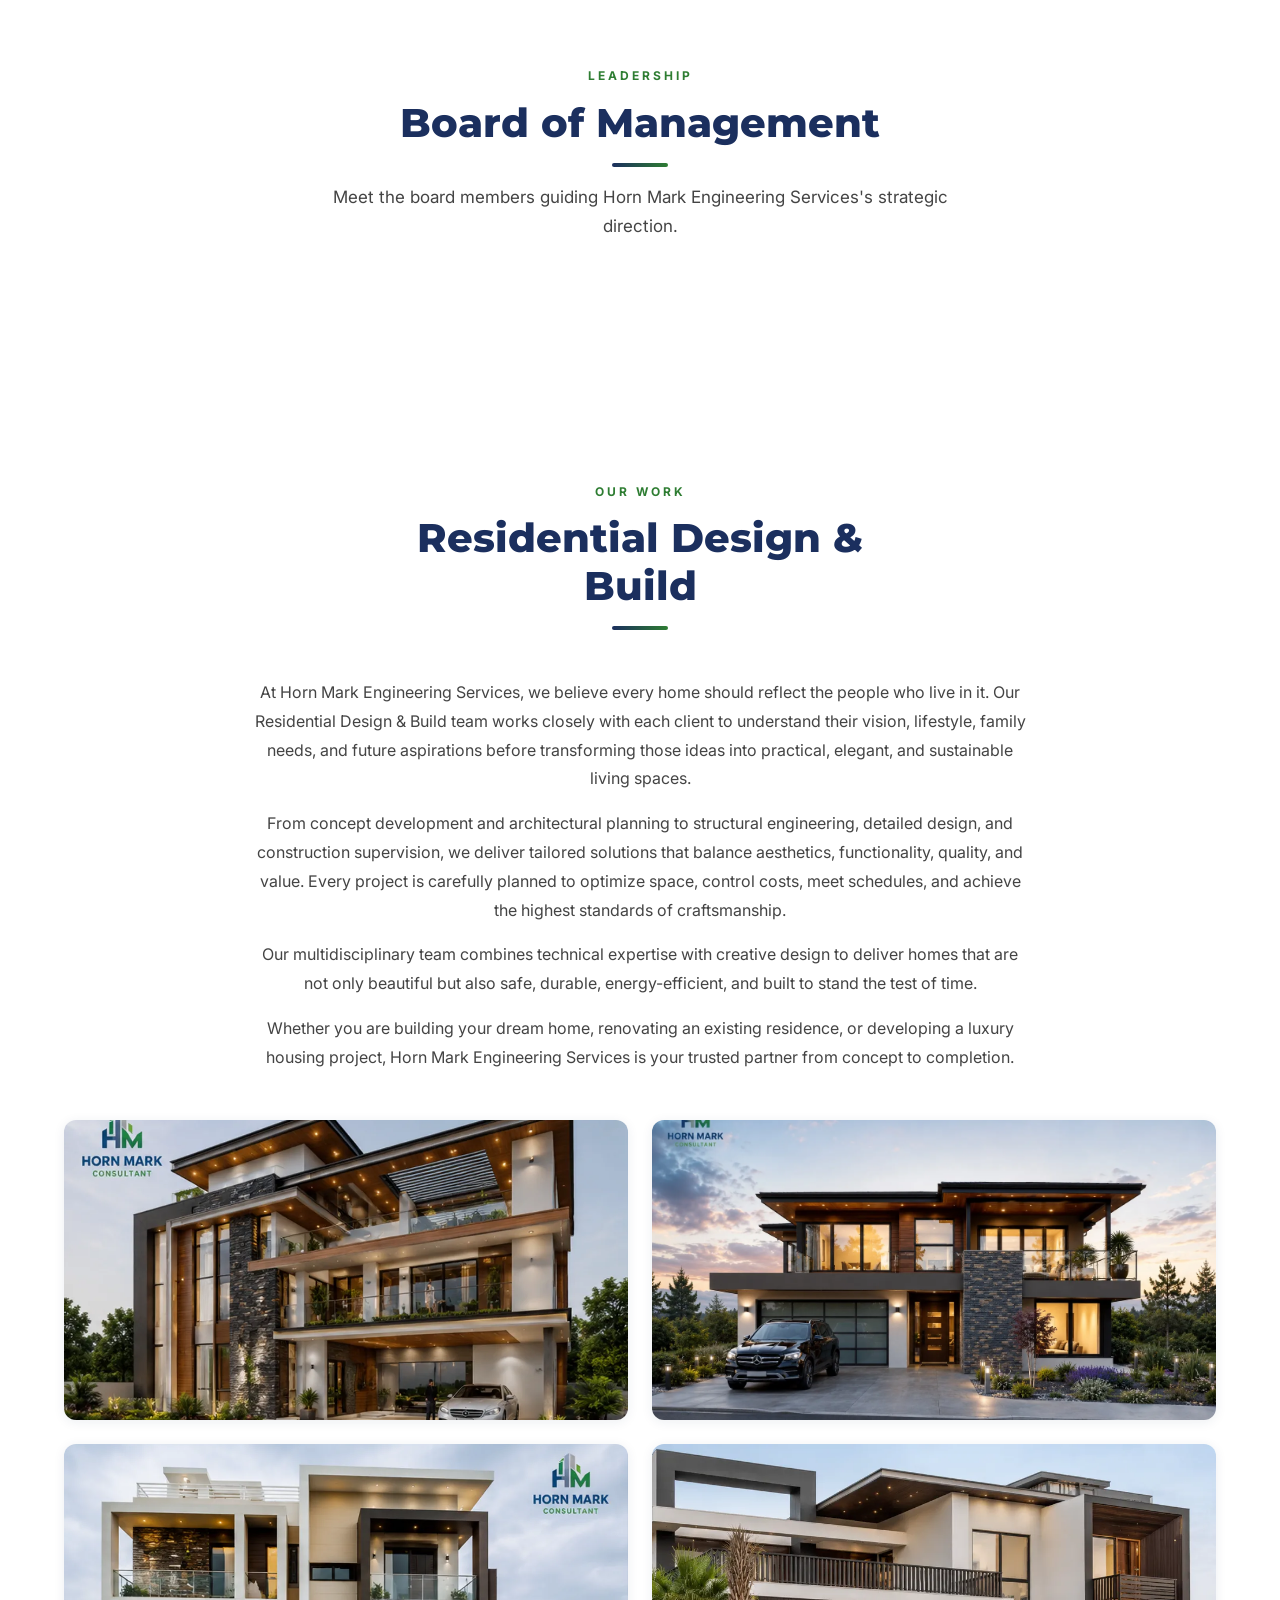
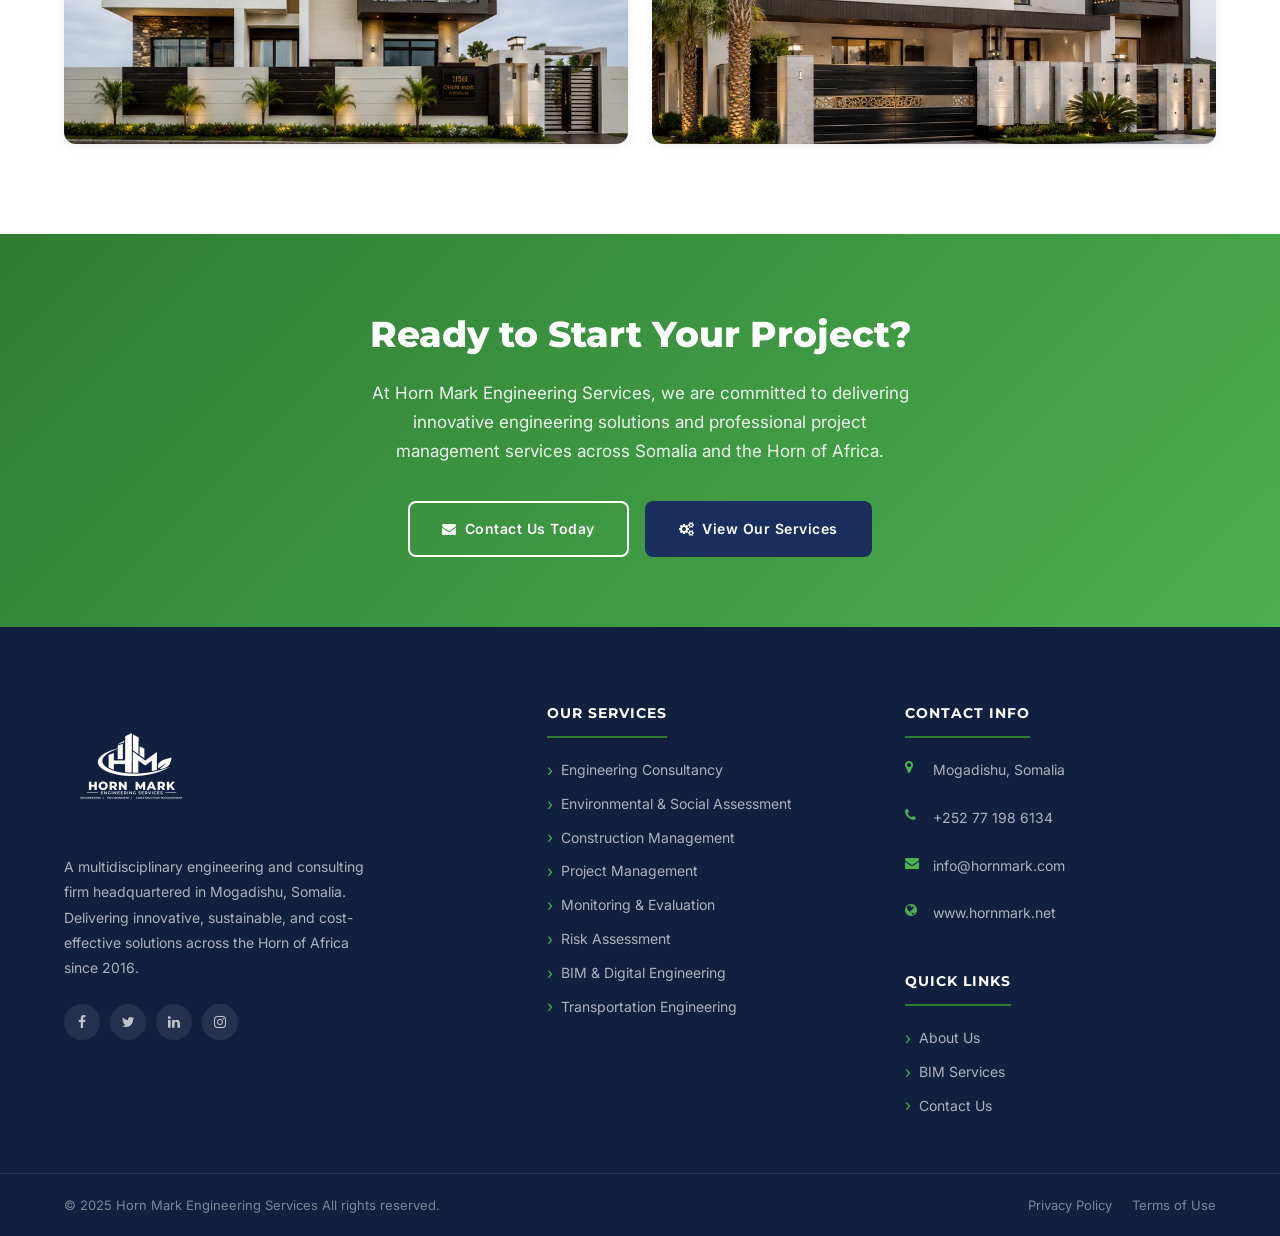
==== commit 76351593: "Rename Location nav label to Branch Co-Authored-By: Claude Sonnet 5 <noreply@anthropic.com> Claude-S" ====
--- a/index.html
+++ b/index.html
@@ -1135,7 +1135,7 @@
           </li>
           <li><a href="projects.html">Projects</a></li>
           <li class="dropdown">
-            <a href="#contact">Location <i class="fa fa-angle-down"></i></a>
+            <a href="#contact">Branch <i class="fa fa-angle-down"></i></a>
             <ul class="dropdown-menu location-menu">
               <li class="location-name"><i class="fa fa-map-marker"></i> Hornmark Engineering Services</li>
               <li class="location-address">Office #24, Fureh Building, 26 June District, Hargeisa</li>
